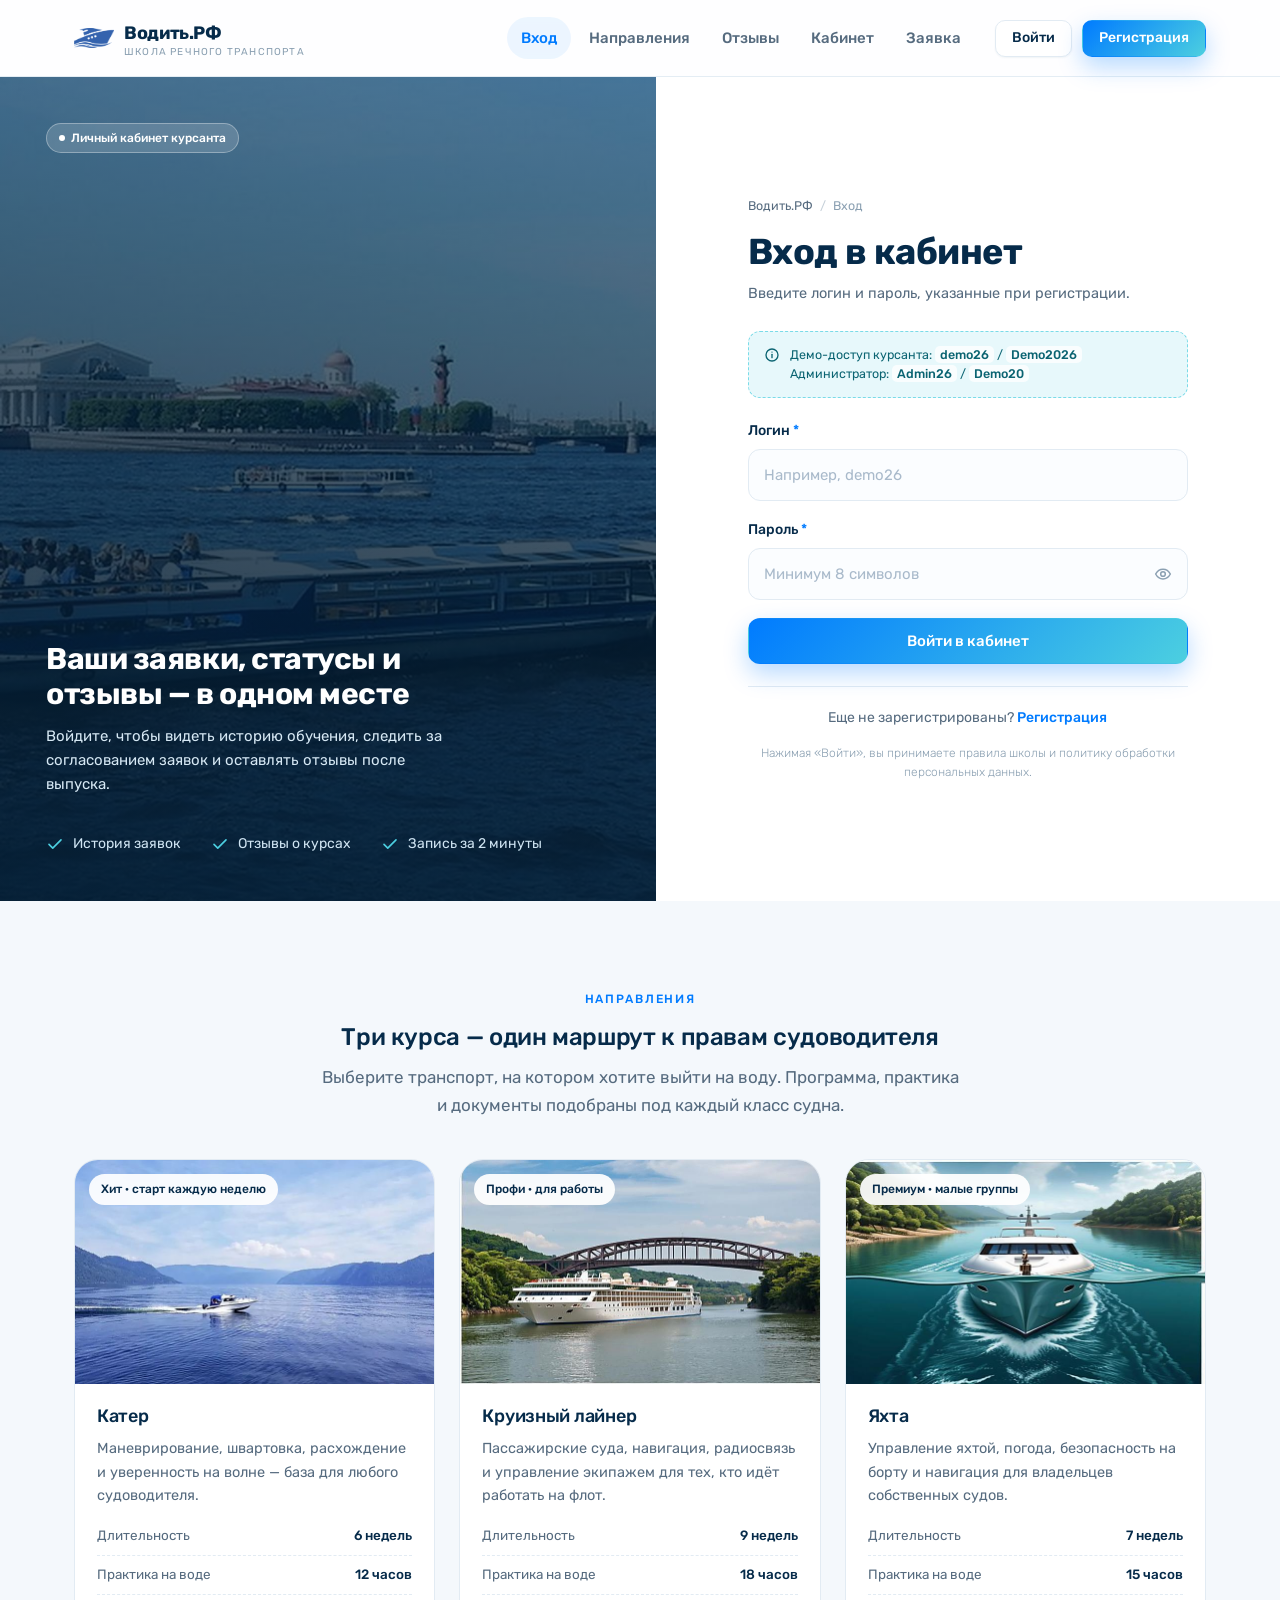
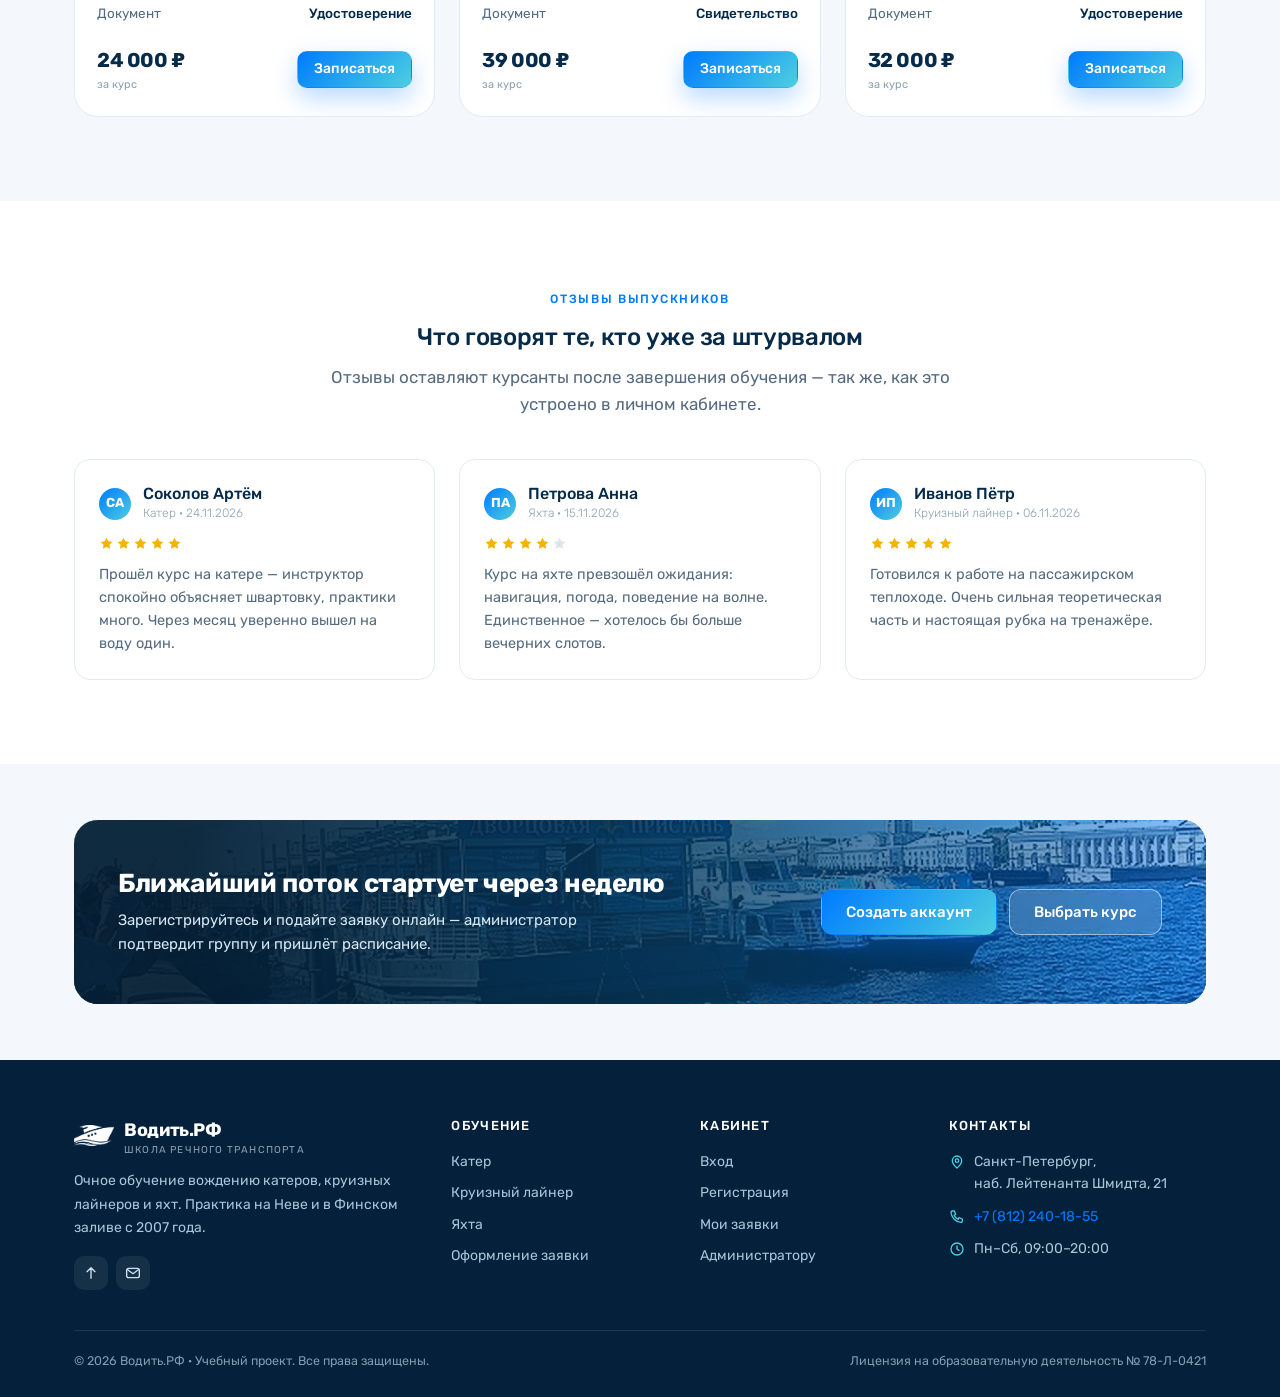
==== vodit-rf/index.html @ 9b8317c1 "Пересобирает сайт в плоский комплект: 5 HTML, 1 CSS, 1 JS и фото в одной папке Co-authored-by: arena" ====
<!DOCTYPE html>
<html lang="ru">
<head>
  <meta charset="UTF-8">
  <meta name="viewport" content="width=device-width, initial-scale=1">
  <title>Вход — Водить.РФ · школа вождения речного транспорта</title>
  <meta name="description" content="Вход в личный кабинет школы «Водить.РФ». Курсы вождения катера, круизного лайнера и яхты: заявки на обучение, статусы и отзывы.">
  <meta name="theme-color" content="#007BFF">
  <link rel="icon" href="favicon.png" type="image/png">
  <link rel="apple-touch-icon" href="favicon.png">
  <link rel="stylesheet" href="style.css">
</head>
<body data-page="login">
  <a class="skip-link" href="#main">Перейти к содержанию</a>

  <header class="site-header">
    <div class="container site-header__inner">
      <a class="brand" href="index.html" aria-label="Водить.РФ — на главную">
        <img src="logo.png" alt="" width="40" height="30" decoding="async">
        <span>Водить.РФ<small>школа речного транспорта</small></span>
      </a>

      <nav class="nav" id="mainNav" aria-label="Основная навигация">
        <ul class="nav__list">
          <li><a class="nav__link is-active" href="index.html" aria-current="page">Вход</a></li>
          <li><a class="nav__link" href="#courses">Направления</a></li>
          <li><a class="nav__link" href="#reviews">Отзывы</a></li>
          <li><a class="nav__link" href="account.html">Кабинет</a></li>
          <li><a class="nav__link" href="request.html">Заявка</a></li>
        </ul>
      </nav>

      <div class="header-actions" data-header-actions>
        <a class="btn btn--ghost btn--sm" href="index.html" aria-current="page">Войти</a>
        <a class="btn btn--primary btn--sm" href="register.html">Регистрация</a>
      </div>

      <button class="burger" type="button" aria-label="Меню" aria-controls="mainNav" aria-expanded="false"><span></span></button>
    </div>
  </header>

  <main id="main">
    <div class="auth">
      <aside class="auth__aside">
        <img src="auth-photo.jpg" alt="Теплоход идёт по Неве мимо Ростральных колонн" width="870" height="1160" fetchpriority="high" decoding="async">
        <span class="badge badge--white" style="align-self:flex-start;margin-bottom:auto">Личный кабинет курсанта</span>
        <h2>Ваши заявки, статусы и отзывы — в одном месте</h2>
        <p>Войдите, чтобы видеть историю обучения, следить за согласованием заявок и оставлять отзывы после выпуска.</p>
        <div class="hero__facts">
          <span class="hero__fact">
            <svg viewBox="0 0 24 24" fill="none" stroke="currentColor" stroke-width="2.2" stroke-linecap="round" stroke-linejoin="round" aria-hidden="true"><path d="m4 12.5 5 5L20 6.5"/></svg>
            История заявок
          </span>
          <span class="hero__fact">
            <svg viewBox="0 0 24 24" fill="none" stroke="currentColor" stroke-width="2.2" stroke-linecap="round" stroke-linejoin="round" aria-hidden="true"><path d="m4 12.5 5 5L20 6.5"/></svg>
            Отзывы о курсах
          </span>
          <span class="hero__fact">
            <svg viewBox="0 0 24 24" fill="none" stroke="currentColor" stroke-width="2.2" stroke-linecap="round" stroke-linejoin="round" aria-hidden="true"><path d="m4 12.5 5 5L20 6.5"/></svg>
            Запись за 2 минуты
          </span>
        </div>
      </aside>

      <div class="auth__panel">
        <div class="auth-card">
          <nav class="breadcrumbs" aria-label="Хлебные крошки">
            <a href="index.html">Водить.РФ</a><span class="sep">/</span><span>Вход</span>
          </nav>

          <div class="auth-card__head">
            <h1>Вход в кабинет</h1>
            <p>Введите логин и пароль, указанные при регистрации.</p>
          </div>

          <div class="demo-hint">
            <svg viewBox="0 0 24 24" fill="none" stroke="currentColor" stroke-width="2" stroke-linecap="round" stroke-linejoin="round" aria-hidden="true"><circle cx="12" cy="12" r="9"/><path d="M12 11v5"/><path d="M12 7.6h.01"/></svg>
            <span>Демо-доступ курсанта: <code>demo26</code> / <code>Demo2026</code><br>Администратор: <code>Admin26</code> / <code>Demo20</code></span>
          </div>

          <div class="demo-hint" data-already-auth hidden style="background:var(--green-soft);border-color:rgba(40,167,69,.45);color:#1c7a33">
            <svg viewBox="0 0 24 24" fill="none" stroke="currentColor" stroke-width="2.2" stroke-linecap="round" stroke-linejoin="round" aria-hidden="true"><path d="m4 12.5 5 5L20 6.5"/></svg>
            <span>Вы уже вошли как <b data-already-who>курсант</b>.<br><a href="account.html" data-already-link>Перейти в кабинет →</a></span>
          </div>

          <form id="loginForm" novalidate>
            <div class="field">
              <label class="field__label" for="loginLogin">Логин <span class="req">*</span></label>
              <input class="input" id="loginLogin" name="login" type="text" placeholder="Например, demo26" autocomplete="username" data-rule="login" required>
              <span class="error-text" role="alert"></span>
            </div>

            <div class="field">
              <label class="field__label" for="loginPassword">Пароль <span class="req">*</span></label>
              <div class="input-wrap">
                <input class="input" id="loginPassword" name="password" type="password" placeholder="Минимум 8 символов" autocomplete="current-password" required>
                <button class="input-wrap__btn" type="button" data-toggle-password="loginPassword" aria-label="Показать пароль">
                  <svg viewBox="0 0 24 24" fill="none" stroke="currentColor" stroke-width="2" stroke-linecap="round" stroke-linejoin="round" aria-hidden="true"><path d="M2.2 12S5.6 5.5 12 5.5 21.8 12 21.8 12 18.4 18.5 12 18.5 2.2 12 2.2 12Z"/><circle cx="12" cy="12" r="3.1"/></svg>
                </button>
              </div>
              <span class="error-text" role="alert"></span>
            </div>

            <div class="form-actions">
              <button class="btn btn--primary btn--block" type="submit">Войти в кабинет</button>
            </div>
          </form>

          <p class="auth-switch">Еще не зарегистрированы? <a href="register.html">Регистрация</a></p>
          <p class="form-note">Нажимая «Войти», вы принимаете правила школы и политику обработки персональных данных.</p>
        </div>
      </div>
    </div>

    <!-- Направления -->
    <section class="section" id="courses">
      <div class="container">
        <div class="section__head section__head--center reveal">
          <span class="eyebrow">Направления</span>
          <h2>Три курса — один маршрут к правам судоводителя</h2>
          <p class="lead">Выберите транспорт, на котором хотите выйти на воду. Программа, практика и документы подобраны под каждый класс судна.</p>
        </div>

        <div class="grid grid--3">
          <article class="transport-card reveal" data-transport="boat" style="--delay:0ms">
            <div class="transport-card__media">
              <img src="transport-boat.jpg" alt="Катер на реке в ясный день" width="720" height="450" loading="lazy" decoding="async">
              <span class="transport-card__tag">Хит · старт каждую неделю</span>
            </div>
            <div class="transport-card__body">
              <h3>Катер</h3>
              <p>Маневрирование, швартовка, расхождение и уверенность на волне — база для любого судоводителя.</p>
              <ul class="spec-list">
                <li><span>Длительность</span><b>6 недель</b></li>
                <li><span>Практика на воде</span><b>12 часов</b></li>
                <li><span>Документ</span><b>Удостоверение</b></li>
              </ul>
              <div class="transport-card__foot">
                <span class="price">24 000 ₽<small>за курс</small></span>
                <a class="btn btn--primary btn--sm" href="request.html?transport=boat" data-request-link>Записаться</a>
              </div>
            </div>
          </article>

          <article class="transport-card reveal" data-transport="liner" style="--delay:90ms">
            <div class="transport-card__media">
              <img src="transport-liner.jpg" alt="Круизный лайнер проходит под мостом" width="720" height="450" loading="lazy" decoding="async">
              <span class="transport-card__tag">Профи · для работы</span>
            </div>
            <div class="transport-card__body">
              <h3>Круизный лайнер</h3>
              <p>Пассажирские суда, навигация, радиосвязь и управление экипажем для тех, кто идёт работать на флот.</p>
              <ul class="spec-list">
                <li><span>Длительность</span><b>9 недель</b></li>
                <li><span>Практика на воде</span><b>18 часов</b></li>
                <li><span>Документ</span><b>Свидетельство</b></li>
              </ul>
              <div class="transport-card__foot">
                <span class="price">39 000 ₽<small>за курс</small></span>
                <a class="btn btn--primary btn--sm" href="request.html?transport=liner" data-request-link>Записаться</a>
              </div>
            </div>
          </article>

          <article class="transport-card reveal" data-transport="yacht" style="--delay:180ms">
            <div class="transport-card__media">
              <img src="transport-yacht.jpg" alt="Яхта идёт по заливу между зелёных берегов" width="720" height="450" loading="lazy" decoding="async">
              <span class="transport-card__tag">Премиум · малые группы</span>
            </div>
            <div class="transport-card__body">
              <h3>Яхта</h3>
              <p>Управление яхтой, погода, безопасность на борту и навигация для владельцев собственных судов.</p>
              <ul class="spec-list">
                <li><span>Длительность</span><b>7 недель</b></li>
                <li><span>Практика на воде</span><b>15 часов</b></li>
                <li><span>Документ</span><b>Удостоверение</b></li>
              </ul>
              <div class="transport-card__foot">
                <span class="price">32 000 ₽<small>за курс</small></span>
                <a class="btn btn--primary btn--sm" href="request.html?transport=yacht" data-request-link>Записаться</a>
              </div>
            </div>
          </article>
        </div>
      </div>
    </section>

    <!-- Отзывы -->
    <section class="section section--surface" id="reviews">
      <div class="container">
        <div class="section__head section__head--center reveal">
          <span class="eyebrow">Отзывы выпускников</span>
          <h2>Что говорят те, кто уже за штурвалом</h2>
          <p class="lead">Отзывы оставляют курсанты после завершения обучения — так же, как это устроено в личном кабинете.</p>
        </div>
        <div class="grid grid--3" data-public-reviews></div>
      </div>
    </section>

    <!-- CTA -->
    <section class="section section--tight">
      <div class="container">
        <div class="cta-band reveal">
          <img src="band.jpg" alt="Катера у причала на набережной" width="1280" height="560" loading="lazy" decoding="async">
          <div class="cta-band__inner">
            <div>
              <h2>Ближайший поток стартует через неделю</h2>
              <p>Зарегистрируйтесь и подайте заявку онлайн — администратор подтвердит группу и пришлёт расписание.</p>
            </div>
            <div class="cta-band__actions">
              <a class="btn btn--primary" href="register.html">Создать аккаунт</a>
              <a class="btn btn--light" href="index.html#courses">Выбрать курс</a>
            </div>
          </div>
        </div>
      </div>
    </section>
  </main>

  <footer class="site-footer">
    <div class="container">
      <div class="footer-grid">
        <div>
          <a class="brand" href="index.html">
            <img src="logo-white.png" alt="" width="40" height="30" loading="lazy" decoding="async">
            <span>Водить.РФ<small>школа речного транспорта</small></span>
          </a>
          <p>Очное обучение вождению катеров, круизных лайнеров и яхт. Практика на Неве и в Финском заливе с 2007 года.</p>
          <div class="socials mt-16">
            <a href="#main" aria-label="Наверх"><svg viewBox="0 0 24 24" fill="none" stroke="currentColor" stroke-width="2" stroke-linecap="round" stroke-linejoin="round"><path d="M12 20V4M6 10l6-6 6 6"/></svg></a>
            <a href="mailto:info@vodit.rf" aria-label="Написать на почту"><svg viewBox="0 0 24 24" fill="none" stroke="currentColor" stroke-width="2" stroke-linecap="round" stroke-linejoin="round"><rect x="2.5" y="5" width="19" height="14" rx="3"/><path d="m4 7 8 6 8-6"/></svg></a>
          </div>
        </div>
        <div>
          <div class="footer__title">Обучение</div>
          <ul class="footer__list">
            <li><a href="index.html#courses">Катер</a></li>
            <li><a href="index.html#courses">Круизный лайнер</a></li>
            <li><a href="index.html#courses">Яхта</a></li>
            <li><a href="request.html">Оформление заявки</a></li>
          </ul>
        </div>
        <div>
          <div class="footer__title">Кабинет</div>
          <ul class="footer__list">
            <li><a href="index.html">Вход</a></li>
            <li><a href="register.html">Регистрация</a></li>
            <li><a href="account.html">Мои заявки</a></li>
            <li><a href="admin.html">Администратору</a></li>
          </ul>
        </div>
        <div>
          <div class="footer__title">Контакты</div>
          <div class="footer__contact">
            <svg viewBox="0 0 24 24" fill="none" stroke="currentColor" stroke-width="2" stroke-linecap="round" stroke-linejoin="round" aria-hidden="true"><path d="M12 21s7-6.3 7-11a7 7 0 1 0-14 0c0 4.7 7 11 7 11Z"/><circle cx="12" cy="10" r="2.6"/></svg>
            <span>Санкт-Петербург,<br>наб. Лейтенанта Шмидта, 21</span>
          </div>
          <div class="footer__contact">
            <svg viewBox="0 0 24 24" fill="none" stroke="currentColor" stroke-width="2" stroke-linecap="round" stroke-linejoin="round" aria-hidden="true"><path d="M5 3h3l2 5-2.5 1.5a12 12 0 0 0 6 6L15 13l5 2v3a2 2 0 0 1-2.2 2A16.5 16.5 0 0 1 3 5.2 2 2 0 0 1 5 3Z"/></svg>
            <a href="tel:+78122401855">+7 (812) 240-18-55</a>
          </div>
          <div class="footer__contact">
            <svg viewBox="0 0 24 24" fill="none" stroke="currentColor" stroke-width="2" stroke-linecap="round" stroke-linejoin="round" aria-hidden="true"><circle cx="12" cy="12" r="9"/><path d="M12 7.5V12l3 2"/></svg>
            <span>Пн–Сб, 09:00–20:00</span>
          </div>
        </div>
      </div>
      <div class="footer-bottom">
        <span>© <span data-year>2026</span> Водить.РФ · Учебный проект. Все права защищены.</span>
        <span>Лицензия на образовательную деятельность № 78-Л-0421</span>
      </div>
    </div>
  </footer>

  <script src="app.js" defer></script>
</body>
</html>
---- vodit-rf/style.css ----
/* ============================================================
   Водить.РФ — Школа вождения речного транспорта
   Единый файл стилей (дизайн-система по брендбуку)
   Палитра: #007BFF · #4CCFE0 · #FFFFFF · #28A745 · #6C757D
   Шрифт: Rubik (локально, woff2)
   ============================================================ */

/* ---------- 1. Шрифты (Rubik встроен в base64 — внешние файлы не нужны) ---------- */
@font-face {
  font-family: "Rubik";
  font-style: normal;
  font-weight: 300;
  font-display: swap;
  src: url("[data-uri]") format("woff2");
  unicode-range: U+0301, U+0400-045F, U+0490-0491, U+04B0-04B1, U+2116;
}
@font-face {
  font-family: "Rubik";
  font-style: normal;
  font-weight: 300;
  font-display: swap;
  src: url("[data-uri]") format("woff2");
  unicode-range: U+0000-00FF, U+0131, U+0152-0153, U+02BB-02BC, U+02C6, U+02DA,
    U+02DC, U+0304, U+0308, U+0329, U+2000-206F, U+20AC, U+2122, U+2191, U+2193,
    U+2212, U+2215, U+FEFF, U+FFFD;
}
@font-face {
  font-family: "Rubik";
  font-style: normal;
  font-weight: 400;
  font-display: swap;
  src: url("[data-uri]") format("woff2");
  unicode-range: U+0301, U+0400-045F, U+0490-0491, U+04B0-04B1, U+2116;
}
@font-face {
  font-family: "Rubik";
  font-style: normal;
  font-weight: 400;
  font-display: swap;
  src: url("[data-uri]") format("woff2");
  unicode-range: U+0000-00FF, U+0131, U+0152-0153, U+02BB-02BC, U+02C6, U+02DA,
    U+02DC, U+0304, U+0308, U+0329, U+2000-206F, U+20AC, U+2122, U+2191, U+2193,
    U+2212, U+2215, U+FEFF, U+FFFD;
}
@font-face {
  font-family: "Rubik";
  font-style: normal;
  font-weight: 500;
  font-display: swap;
  src: url("[data-uri]") format("woff2");
  unicode-range: U+0301, U+0400-045F, U+0490-0491, U+04B0-04B1, U+2116;
}
@font-face {
  font-family: "Rubik";
  font-style: normal;
  font-weight: 500;
  font-display: swap;
  src: url("[data-uri]") format("woff2");
  unicode-range: U+0000-00FF, U+0131, U+0152-0153, U+02BB-02BC, U+02C6, U+02DA,
    U+02DC, U+0304, U+0308, U+0329, U+2000-206F, U+20AC, U+2122, U+2191, U+2193,
    U+2212, U+2215, U+FEFF, U+FFFD;
}
@font-face {
  font-family: "Rubik";
  font-style: normal;
  font-weight: 700;
  font-display: swap;
  src: url("[data-uri]") format("woff2");
  unicode-range: U+0301, U+0400-045F, U+0490-0491, U+04B0-04B1, U+2116;
}
@font-face {
  font-family: "Rubik";
  font-style: normal;
  font-weight: 700;
  font-display: swap;
  src: url("[data-uri]") format("woff2");
  unicode-range: U+0000-00FF, U+0131, U+0152-0153, U+02BB-02BC, U+02C6, U+02DA,
    U+02DC, U+0304, U+0308, U+0329, U+2000-206F, U+20AC, U+2122, U+2191, U+2193,
    U+2212, U+2215, U+FEFF, U+FFFD;
}

/* ---------- 2. Токены ---------- */
:root {
  /* Бренд */
  --blue: #007bff;
  --blue-dark: #0066d6;
  --blue-deep: #0a3d63;
  --navy: #062b4a;
  --aqua: #4ccfe0;
  --aqua-soft: #e7f8fb;
  --green: #28a745;
  --green-soft: #e8f7ec;
  --gray: #6c757d;
  --white: #ffffff;

  /* Нейтральные */
  --bg: #f4f8fc;
  --surface: #ffffff;
  --line: #e2ebf3;
  --text: #10263a;
  --text-soft: #566b7f;
  --text-mute: #8ba0b2;

  /* Эффекты */
  --radius-sm: 10px;
  --radius: 16px;
  --radius-lg: 24px;
  --shadow-xs: 0 1px 2px rgba(10, 61, 99, 0.06);
  --shadow-sm: 0 4px 14px rgba(10, 61, 99, 0.07);
  --shadow: 0 12px 34px rgba(10, 61, 99, 0.1);
  --shadow-lg: 0 24px 60px rgba(6, 43, 74, 0.16);
  --ring: 0 0 0 4px rgba(0, 123, 255, 0.16);
  --grad-sea: linear-gradient(135deg, #0a3d63 0%, #007bff 62%, #4ccfe0 130%);
  --grad-aqua: linear-gradient(135deg, #007bff 0%, #4ccfe0 100%);
  --ease: cubic-bezier(0.22, 0.61, 0.36, 1);
  --header-h: 76px;
  --container: 1180px;
}

/* ---------- 3. Сброс и база ---------- */
*,
*::before,
*::after {
  box-sizing: border-box;
}
html {
  -webkit-text-size-adjust: 100%;
  scroll-behavior: smooth;
  scroll-padding-top: calc(var(--header-h) + 16px);
}
body {
  margin: 0;
  font-family: "Rubik", "Segoe UI", system-ui, -apple-system, sans-serif;
  font-size: 16px;
  line-height: 1.6;
  color: var(--text);
  background: var(--bg);
  -webkit-font-smoothing: antialiased;
  text-rendering: optimizeLegibility;
  overflow-x: hidden;
}
img,
svg,
video {
  display: block;
  max-width: 100%;
}
img {
  height: auto;
}
a {
  color: var(--blue);
  text-decoration: none;
  transition: color 0.2s var(--ease);
}
a:hover {
  color: var(--blue-dark);
}
button,
input,
select,
textarea {
  font: inherit;
  color: inherit;
}
button {
  cursor: pointer;
  border: 0;
  background: none;
}
ul,
ol {
  margin: 0;
  padding: 0;
  list-style: none;
}
p {
  margin: 0 0 1em;
}
p:last-child {
  margin-bottom: 0;
}
h1,
h2,
h3,
h4 {
  margin: 0 0 0.5em;
  line-height: 1.22;
  letter-spacing: -0.015em;
  font-weight: 700;
  color: var(--navy);
}
/* Размеры по руководству по стилю */
h1 {
  font-size: 36px;
}
h2 {
  font-size: 24px;
  font-weight: 500;
}
h3 {
  font-size: 18px;
  font-weight: 500;
}
.small,
.text-sm {
  font-size: 14px;
}
.xs {
  font-size: 12px;
  font-weight: 300;
  color: var(--text-mute);
}
:focus-visible {
  outline: 3px solid var(--aqua);
  outline-offset: 2px;
}
::selection {
  background: rgba(0, 123, 255, 0.18);
}
[hidden] {
  display: none !important;
}

/* ---------- 4. Каркас ---------- */
.container {
  width: 100%;
  max-width: var(--container);
  margin-inline: auto;
  padding-inline: 24px;
}
.section {
  padding: 84px 0;
}
.section--tight {
  padding: 56px 0;
}
.section--surface {
  background: var(--surface);
}
.section__head {
  max-width: 640px;
  margin-bottom: 40px;
}
.section__head--center {
  margin-inline: auto;
  text-align: center;
}
.eyebrow {
  display: inline-flex;
  align-items: center;
  gap: 8px;
  margin-bottom: 14px;
  font-size: 12px;
  font-weight: 500;
  letter-spacing: 0.14em;
  text-transform: uppercase;
  color: var(--blue);
}
.eyebrow::before {
  content: "";
  width: 22px;
  height: 2px;
  border-radius: 2px;
  background: var(--grad-aqua);
}
.section__head--center .eyebrow::before {
  display: none;
}
.lead {
  font-size: 17px;
  color: var(--text-soft);
}
.grid {
  display: grid;
  gap: 24px;
}
.grid--2 {
  grid-template-columns: repeat(2, minmax(0, 1fr));
}
.grid--3 {
  grid-template-columns: repeat(3, minmax(0, 1fr));
}
.grid--4 {
  grid-template-columns: repeat(4, minmax(0, 1fr));
}
.skip-link {
  position: absolute;
  left: 16px;
  top: -60px;
  z-index: 200;
  padding: 10px 18px;
  border-radius: var(--radius-sm);
  background: var(--blue);
  color: #fff;
  font-weight: 500;
  transition: top 0.2s var(--ease);
}
.skip-link:focus {
  top: 12px;
  color: #fff;
}

/* ---------- 5. Шапка ---------- */
.site-header {
  position: sticky;
  top: 0;
  z-index: 90;
  background: rgba(255, 255, 255, 0.86);
  backdrop-filter: blur(14px);
  -webkit-backdrop-filter: blur(14px);
  border-bottom: 1px solid rgba(226, 235, 243, 0.9);
  transition: box-shadow 0.25s var(--ease), background 0.25s var(--ease);
}
.site-header.is-scrolled {
  box-shadow: 0 8px 26px rgba(10, 61, 99, 0.1);
  background: rgba(255, 255, 255, 0.95);
}
.site-header__inner {
  display: flex;
  align-items: center;
  gap: 20px;
  min-height: var(--header-h);
}
.brand {
  display: inline-flex;
  align-items: center;
  gap: 10px;
  font-weight: 700;
  font-size: 18px;
  color: var(--navy);
  letter-spacing: -0.02em;
  flex-shrink: 0;
}
.brand:hover {
  color: var(--blue);
}
.brand img {
  width: 40px;
  height: 30px;
  object-fit: contain;
}
.brand span small {
  display: block;
  font-size: 10px;
  font-weight: 400;
  letter-spacing: 0.12em;
  text-transform: uppercase;
  color: var(--text-mute);
  line-height: 1;
}
.nav {
  margin-left: auto;
}
.nav__list {
  display: flex;
  align-items: center;
  gap: 4px;
}
.nav__link {
  position: relative;
  display: inline-block;
  padding: 9px 14px;
  border-radius: 999px;
  font-size: 15px;
  font-weight: 500;
  color: var(--text-soft);
  transition: color 0.2s var(--ease), background 0.2s var(--ease);
}
.nav__link:hover,
.nav__link.is-active {
  color: var(--blue);
  background: rgba(0, 123, 255, 0.07);
}
.header-actions {
  display: flex;
  align-items: center;
  gap: 10px;
}
.header-user {
  display: inline-flex;
  align-items: center;
  gap: 10px;
  padding: 6px 14px 6px 6px;
  border: 1px solid var(--line);
  border-radius: 999px;
  background: #fff;
  font-size: 14px;
  font-weight: 500;
  color: var(--navy);
  transition: border-color 0.2s var(--ease), box-shadow 0.2s var(--ease);
}
.header-user:hover {
  border-color: rgba(0, 123, 255, 0.4);
  box-shadow: var(--shadow-xs);
  color: var(--navy);
}
.avatar {
  display: grid;
  place-items: center;
  width: 32px;
  height: 32px;
  border-radius: 50%;
  background: var(--grad-aqua);
  color: #fff;
  font-size: 13px;
  font-weight: 700;
  flex-shrink: 0;
}
.avatar--lg {
  width: 64px;
  height: 64px;
  font-size: 22px;
}
.burger {
  display: none;
  width: 44px;
  height: 44px;
  border-radius: 12px;
  border: 1px solid var(--line);
  background: #fff;
  place-items: center;
}
.burger span {
  display: block;
  width: 20px;
  height: 2px;
  border-radius: 2px;
  background: var(--navy);
  transition: transform 0.25s var(--ease), opacity 0.2s var(--ease);
  position: relative;
}
.burger span::before,
.burger span::after {
  content: "";
  position: absolute;
  left: 0;
  width: 20px;
  height: 2px;
  border-radius: 2px;
  background: var(--navy);
  transition: transform 0.25s var(--ease);
}
.burger span::before {
  top: -6px;
}
.burger span::after {
  top: 6px;
}
.burger[aria-expanded="true"] span {
  background: transparent;
}
.burger[aria-expanded="true"] span::before {
  transform: translateY(6px) rotate(45deg);
}
.burger[aria-expanded="true"] span::after {
  transform: translateY(-6px) rotate(-45deg);
}

/* ---------- 6. Кнопки ---------- */
.btn {
  display: inline-flex;
  align-items: center;
  justify-content: center;
  gap: 9px;
  padding: 13px 24px;
  border-radius: 12px;
  font-size: 15px;
  font-weight: 500;
  line-height: 1.2;
  text-align: center;
  white-space: nowrap;
  border: 1px solid transparent;
  transition: transform 0.18s var(--ease), box-shadow 0.22s var(--ease),
    background 0.22s var(--ease), color 0.22s var(--ease),
    border-color 0.22s var(--ease);
  will-change: transform;
}
.btn:active {
  transform: translateY(1px) scale(0.995);
}
.btn:disabled,
.btn[aria-disabled="true"] {
  opacity: 0.55;
  cursor: not-allowed;
  transform: none;
  box-shadow: none;
}
.btn svg {
  width: 18px;
  height: 18px;
  flex-shrink: 0;
}
.btn--primary {
  background: var(--grad-aqua);
  color: #fff;
  box-shadow: 0 10px 24px rgba(0, 123, 255, 0.28);
}
.btn--primary:hover {
  color: #fff;
  box-shadow: 0 16px 32px rgba(0, 123, 255, 0.36);
  transform: translateY(-2px);
}
.btn--ghost {
  background: #fff;
  color: var(--navy);
  border-color: var(--line);
  box-shadow: var(--shadow-xs);
}
.btn--ghost:hover {
  color: var(--blue);
  border-color: rgba(0, 123, 255, 0.45);
  transform: translateY(-2px);
  box-shadow: var(--shadow-sm);
}
.btn--light {
  background: rgba(255, 255, 255, 0.14);
  border-color: rgba(255, 255, 255, 0.5);
  color: #fff;
  backdrop-filter: blur(6px);
}
.btn--light:hover {
  background: rgba(255, 255, 255, 0.24);
  color: #fff;
  transform: translateY(-2px);
}
.btn--success {
  background: var(--green);
  color: #fff;
  box-shadow: 0 10px 24px rgba(40, 167, 69, 0.26);
}
.btn--success:hover {
  color: #fff;
  transform: translateY(-2px);
}
.btn--danger {
  background: #d13a34;
  color: #fff;
  box-shadow: 0 10px 24px rgba(209, 58, 52, 0.24);
}
.btn--danger:hover {
  color: #fff;
  background: #bf2f29;
  transform: translateY(-2px);
}
.btn--sm {
  padding: 9px 16px;
  font-size: 14px;
  border-radius: 10px;
}
.btn--block {
  width: 100%;
}
.btn--icon {
  padding: 10px;
  width: 42px;
  height: 42px;
  border-radius: 12px;
}
.btn.is-loading {
  color: transparent !important;
  pointer-events: none;
  position: relative;
}
.btn.is-loading::after {
  content: "";
  position: absolute;
  inset: 0;
  margin: auto;
  width: 18px;
  height: 18px;
  border-radius: 50%;
  border: 2px solid rgba(255, 255, 255, 0.45);
  border-top-color: #fff;
  animation: spin 0.7s linear infinite;
}
@keyframes spin {
  to {
    transform: rotate(360deg);
  }
}
.link-arrow {
  display: inline-flex;
  align-items: center;
  gap: 6px;
  font-weight: 500;
  font-size: 15px;
}
.link-arrow svg {
  width: 16px;
  height: 16px;
  transition: transform 0.2s var(--ease);
}
.link-arrow:hover svg {
  transform: translateX(4px);
}

/* ---------- 7. Бейджи, чипы ---------- */
.badge {
  display: inline-flex;
  align-items: center;
  gap: 6px;
  padding: 5px 12px;
  border-radius: 999px;
  font-size: 12px;
  font-weight: 500;
  line-height: 1.5;
  white-space: nowrap;
}
.badge::before {
  content: "";
  width: 6px;
  height: 6px;
  border-radius: 50%;
  background: currentColor;
}
.badge--new {
  background: rgba(0, 123, 255, 0.12);
  color: #0064d0;
}
.badge--progress {
  background: rgba(76, 207, 224, 0.2);
  color: #0a7c8c;
}
.badge--done {
  background: var(--green-soft);
  color: #1c7a33;
}
.badge--neutral {
  background: #eef3f8;
  color: var(--gray);
}
.badge--white {
  background: rgba(255, 255, 255, 0.16);
  color: #fff;
  border: 1px solid rgba(255, 255, 255, 0.32);
}
.chip {
  display: inline-flex;
  align-items: center;
  gap: 6px;
  padding: 6px 13px;
  border-radius: 999px;
  background: #eef5fb;
  color: var(--text-soft);
  font-size: 13px;
  font-weight: 500;
}
.chip svg {
  width: 14px;
  height: 14px;
  color: var(--blue);
}

/* ---------- 8. Карточки ---------- */
.card {
  background: var(--surface);
  border: 1px solid var(--line);
  border-radius: var(--radius-lg);
  box-shadow: var(--shadow-xs);
}
.card--pad {
  padding: 26px;
}
.card--hover {
  transition: transform 0.28s var(--ease), box-shadow 0.28s var(--ease),
    border-color 0.28s var(--ease);
}
.card--hover:hover {
  transform: translateY(-4px);
  box-shadow: var(--shadow);
  border-color: rgba(0, 123, 255, 0.28);
}
.card__title {
  margin-bottom: 6px;
  font-size: 18px;
  font-weight: 500;
}
.muted {
  color: var(--text-soft);
}
.divider {
  height: 1px;
  margin: 20px 0;
  background: var(--line);
}

/* ---------- 9. Формы ---------- */
.field {
  margin-bottom: 18px;
}
.field__label {
  display: block;
  margin-bottom: 7px;
  font-size: 14px;
  font-weight: 500;
  color: var(--navy);
}
.field__label .req {
  color: var(--blue);
}
.field__hint {
  display: block;
  margin-top: 6px;
  font-size: 12px;
  font-weight: 300;
  color: var(--text-mute);
}
.input,
.select,
.textarea {
  width: 100%;
  padding: 13px 15px;
  border: 1px solid var(--line);
  border-radius: 12px;
  background: #fbfdff;
  font-size: 15px;
  color: var(--text);
  transition: border-color 0.2s var(--ease), box-shadow 0.2s var(--ease),
    background 0.2s var(--ease);
}
.input::placeholder,
.textarea::placeholder {
  color: #a9bacb;
}
.input:hover,
.select:hover,
.textarea:hover {
  border-color: #c9d9e6;
}
.input:focus,
.select:focus,
.textarea:focus {
  outline: none;
  background: #fff;
  border-color: var(--blue);
  box-shadow: var(--ring);
}
.textarea {
  min-height: 110px;
  resize: vertical;
}
.select {
  appearance: none;
  -webkit-appearance: none;
  background-image: url("data:image/svg+xml,%3Csvg xmlns='http://www.w3.org/2000/svg' width='16' height='16' viewBox='0 0 24 24' fill='none' stroke='%236C757D' stroke-width='2.4' stroke-linecap='round' stroke-linejoin='round'%3E%3Cpath d='m6 9 6 6 6-6'/%3E%3C/svg%3E");
  background-repeat: no-repeat;
  background-position: right 14px center;
  padding-right: 42px;
  cursor: pointer;
}
.input-wrap {
  position: relative;
}
.input-wrap .input {
  padding-right: 46px;
}
.input-wrap__btn {
  position: absolute;
  top: 50%;
  right: 8px;
  transform: translateY(-50%);
  display: grid;
  place-items: center;
  width: 34px;
  height: 34px;
  border-radius: 9px;
  color: var(--text-mute);
  transition: color 0.2s var(--ease), background 0.2s var(--ease);
}
.input-wrap__btn:hover {
  color: var(--blue);
  background: rgba(0, 123, 255, 0.08);
}
.input-wrap__btn svg {
  width: 18px;
  height: 18px;
}
.field.has-error .input,
.field.has-error .select,
.field.has-error .textarea {
  border-color: #e0443e;
  background: #fff6f6;
}
.field.has-error .input:focus {
  box-shadow: 0 0 0 4px rgba(224, 68, 62, 0.12);
}
.field.is-valid .input {
  border-color: rgba(40, 167, 69, 0.6);
}
.error-text {
  display: none;
  margin-top: 6px;
  font-size: 12.5px;
  font-weight: 500;
  color: #d13a34;
  animation: shakeIn 0.32s var(--ease);
}
.field.has-error .error-text {
  display: flex;
  align-items: flex-start;
  gap: 5px;
}
.error-text::before {
  content: "!";
  display: inline-grid;
  place-items: center;
  width: 13px;
  height: 13px;
  margin-top: 2px;
  border-radius: 50%;
  background: #d13a34;
  color: #fff;
  font-size: 9px;
  font-weight: 700;
  flex-shrink: 0;
}
@keyframes shakeIn {
  0% {
    opacity: 0;
    transform: translateY(-4px);
  }
  60% {
    transform: translateX(2px);
  }
  100% {
    opacity: 1;
    transform: none;
  }
}
.form-grid {
  display: grid;
  grid-template-columns: repeat(2, minmax(0, 1fr));
  gap: 0 18px;
}
.form-grid .field--full {
  grid-column: 1 / -1;
}
.checkbox {
  display: flex;
  align-items: flex-start;
  gap: 10px;
  font-size: 13px;
  color: var(--text-soft);
  cursor: pointer;
  line-height: 1.5;
}
.checkbox input {
  width: 18px;
  height: 18px;
  margin: 1px 0 0;
  accent-color: var(--blue);
  flex-shrink: 0;
  cursor: pointer;
}
.checkbox a {
  font-weight: 500;
}
.form-note {
  margin-top: 14px;
  font-size: 12px;
  font-weight: 300;
  color: var(--text-mute);
  text-align: center;
}
.form-actions {
  margin-top: 8px;
}
.password-meter {
  display: flex;
  gap: 5px;
  margin-top: 8px;
}
.password-meter i {
  height: 4px;
  flex: 1;
  border-radius: 3px;
  background: #e6eef5;
  transition: background 0.25s var(--ease);
}
.password-meter[data-level="1"] i:nth-child(1) {
  background: #e0443e;
}
.password-meter[data-level="2"] i:nth-child(-n + 2) {
  background: #f0a92c;
}
.password-meter[data-level="3"] i {
  background: var(--green);
}
.search {
  position: relative;
  flex: 1 1 220px;
  min-width: 180px;
}
.search .input {
  padding-left: 42px;
}
.search svg {
  position: absolute;
  left: 14px;
  top: 50%;
  transform: translateY(-50%);
  width: 17px;
  height: 17px;
  color: var(--text-mute);
  pointer-events: none;
}

/* ---------- 10. Hero ---------- */
.hero {
  position: relative;
  overflow: hidden;
  padding: 104px 0 96px;
  color: #fff;
  background: var(--navy);
  isolation: isolate;
}
.hero__bg {
  position: absolute;
  inset: 0;
  z-index: -2;
  width: 100%;
  height: 100%;
  object-fit: cover;
  object-position: center 42%;
  transform: scale(1.02);
}
.hero::after {
  content: "";
  position: absolute;
  inset: 0;
  z-index: -1;
  background: linear-gradient(
      100deg,
      rgba(4, 30, 52, 0.94) 4%,
      rgba(6, 47, 80, 0.86) 38%,
      rgba(0, 82, 140, 0.45) 68%,
      rgba(76, 207, 224, 0.22) 100%
    ),
    linear-gradient(to top, rgba(4, 30, 52, 0.75), transparent 42%);
}
.hero__inner {
  max-width: 720px;
}
.hero .eyebrow {
  color: #9fe9f4;
}
.hero .eyebrow::before {
  background: var(--aqua);
}
.hero h1 {
  margin-bottom: 18px;
  color: #fff;
  font-size: clamp(28px, 3vw, 36px);
  line-height: 1.15;
  letter-spacing: -0.03em;
}
.hero h1 em {
  font-style: normal;
  background: linear-gradient(100deg, #7ee3f0, #ffffff 70%);
  -webkit-background-clip: text;
  background-clip: text;
  color: transparent;
}
.hero__lead {
  max-width: 560px;
  margin-bottom: 30px;
  font-size: 17px;
  color: #d4e6f2;
}
.hero__actions {
  display: flex;
  flex-wrap: wrap;
  gap: 12px;
  margin-bottom: 36px;
}
.hero__facts {
  display: flex;
  flex-wrap: wrap;
  gap: 12px 30px;
}
.hero__fact {
  display: flex;
  align-items: center;
  gap: 9px;
  font-size: 14px;
  color: #cfe4f2;
}
.hero__fact svg {
  width: 18px;
  height: 18px;
  color: var(--aqua);
  flex-shrink: 0;
}
.hero__fact b {
  color: #fff;
  font-weight: 500;
}
.hero__wave {
  position: absolute;
  left: 0;
  right: 0;
  bottom: -1px;
  z-index: 1;
  width: 100%;
  height: 70px;
  color: var(--bg);
  pointer-events: none;
}
.hero-stats {
  position: relative;
  z-index: 2;
  margin-top: -54px;
}
.stats-grid {
  display: grid;
  grid-template-columns: repeat(4, minmax(0, 1fr));
  gap: 1px;
  overflow: hidden;
  background: var(--line);
  border-radius: var(--radius-lg);
  box-shadow: var(--shadow);
}
.stat {
  padding: 24px 22px;
  background: #fff;
}
.stat__value {
  font-size: 28px;
  font-weight: 700;
  line-height: 1.2;
  color: var(--navy);
  letter-spacing: -0.02em;
}
.stat__value span {
  color: var(--blue);
}
.stat__label {
  font-size: 13px;
  color: var(--text-soft);
}

/* ---------- 11. Направления ---------- */
.transport-card {
  display: flex;
  flex-direction: column;
  overflow: hidden;
  background: #fff;
  border: 1px solid var(--line);
  border-radius: var(--radius-lg);
  transition: transform 0.3s var(--ease), box-shadow 0.3s var(--ease),
    border-color 0.3s var(--ease);
}
.transport-card:hover {
  transform: translateY(-6px);
  box-shadow: var(--shadow);
  border-color: rgba(0, 123, 255, 0.3);
}
.transport-card__media {
  position: relative;
  aspect-ratio: 16 / 10;
  overflow: hidden;
  background: #dceaf4;
}
.transport-card__media img {
  width: 100%;
  height: 100%;
  object-fit: cover;
  transition: transform 0.6s var(--ease);
}
.transport-card:hover .transport-card__media img {
  transform: scale(1.06);
}
.transport-card__tag {
  position: absolute;
  top: 14px;
  left: 14px;
  padding: 6px 12px;
  border-radius: 999px;
  background: rgba(255, 255, 255, 0.92);
  color: var(--navy);
  font-size: 12px;
  font-weight: 500;
  backdrop-filter: blur(4px);
}
.transport-card__body {
  display: flex;
  flex-direction: column;
  flex: 1;
  padding: 22px;
}
.transport-card__body p {
  font-size: 14.5px;
  color: var(--text-soft);
}
.spec-list {
  margin: 4px 0 20px;
  display: grid;
  gap: 8px;
  font-size: 13.5px;
  color: var(--text-soft);
}
.spec-list li {
  display: flex;
  justify-content: space-between;
  gap: 12px;
  padding-bottom: 8px;
  border-bottom: 1px dashed var(--line);
}
.spec-list li:last-child {
  border-bottom: 0;
  padding-bottom: 0;
}
.spec-list b {
  font-weight: 500;
  color: var(--navy);
  white-space: nowrap;
}
.transport-card__foot {
  display: flex;
  align-items: center;
  justify-content: space-between;
  gap: 12px;
  margin-top: auto;
}
.price {
  font-size: 20px;
  font-weight: 700;
  color: var(--navy);
  letter-spacing: -0.02em;
}
.price small {
  display: block;
  font-size: 11px;
  font-weight: 400;
  color: var(--text-mute);
  letter-spacing: 0;
}

/* ---------- 12. Слайдер ---------- */
.slider {
  position: relative;
  overflow: hidden;
  border-radius: var(--radius-lg);
  background: var(--navy);
  box-shadow: var(--shadow);
  isolation: isolate;
}
.slider__viewport {
  position: relative;
  aspect-ratio: 3 / 2;
  max-height: 520px;
}
.slider__track {
  display: flex;
  height: 100%;
  transition: transform 0.65s var(--ease);
  will-change: transform;
}
.slider__slide {
  position: relative;
  flex: 0 0 100%;
  height: 100%;
}
.slider__slide img {
  width: 100%;
  height: 100%;
  object-fit: cover;
}
.slider__slide::after {
  content: "";
  position: absolute;
  inset: 0;
  background: linear-gradient(
    to top,
    rgba(4, 30, 52, 0.82) 0%,
    rgba(4, 30, 52, 0.14) 46%,
    transparent 78%
  );
}
.slider__caption {
  position: absolute;
  left: 0;
  right: 0;
  bottom: 0;
  z-index: 2;
  padding: 28px 30px;
  color: #fff;
}
.slider__caption h3 {
  margin-bottom: 4px;
  color: #fff;
  font-size: 20px;
  font-weight: 500;
}
.slider__caption p {
  font-size: 14px;
  color: #d5e7f3;
}
.slider__nav {
  position: absolute;
  top: 50%;
  z-index: 3;
  display: grid;
  place-items: center;
  width: 46px;
  height: 46px;
  border-radius: 50%;
  background: rgba(255, 255, 255, 0.9);
  color: var(--navy);
  transform: translateY(-50%);
  box-shadow: 0 6px 18px rgba(4, 30, 52, 0.28);
  transition: background 0.2s var(--ease), transform 0.2s var(--ease);
}
.slider__nav:hover {
  background: #fff;
  transform: translateY(-50%) scale(1.06);
}
.slider__nav svg {
  width: 20px;
  height: 20px;
}
.slider__nav--prev {
  left: 18px;
}
.slider__nav--next {
  right: 18px;
}
.slider__dots {
  position: absolute;
  right: 26px;
  bottom: 26px;
  z-index: 3;
  display: flex;
  gap: 8px;
}
.slider__dot {
  width: 9px;
  height: 9px;
  border-radius: 999px;
  background: rgba(255, 255, 255, 0.45);
  transition: width 0.3s var(--ease), background 0.3s var(--ease);
}
.slider__dot.is-active {
  width: 26px;
  background: #fff;
}
.slider__progress {
  position: absolute;
  left: 0;
  bottom: 0;
  z-index: 4;
  height: 3px;
  width: 100%;
  transform-origin: left center;
  background: var(--grad-aqua);
  transform: scaleX(0);
}
.slider.is-paused .slider__progress {
  animation-play-state: paused;
}
.slider__slide .slide-badge {
  position: absolute;
  top: 20px;
  left: 22px;
  z-index: 2;
}

/* ---------- 13. Шаги ---------- */
.steps {
  counter-reset: step;
  display: grid;
  grid-template-columns: repeat(4, minmax(0, 1fr));
  gap: 22px;
}
.step {
  position: relative;
  padding: 26px 22px;
  border-radius: var(--radius);
  background: #fff;
  border: 1px solid var(--line);
  transition: transform 0.25s var(--ease), box-shadow 0.25s var(--ease);
}
.step:hover {
  transform: translateY(-4px);
  box-shadow: var(--shadow-sm);
}
.step::before {
  counter-increment: step;
  content: "0" counter(step);
  display: block;
  margin-bottom: 14px;
  font-size: 30px;
  font-weight: 700;
  line-height: 1;
  color: transparent;
  -webkit-text-stroke: 1.6px rgba(0, 123, 255, 0.4);
}
.step h3 {
  margin-bottom: 6px;
}
.step p {
  font-size: 14px;
  color: var(--text-soft);
}
.step__icon {
  position: absolute;
  top: 24px;
  right: 20px;
  width: 22px;
  height: 22px;
  color: rgba(76, 207, 224, 0.85);
}

/* ---------- 14. Отзывы ---------- */
.review-card {
  display: flex;
  flex-direction: column;
  height: 100%;
  padding: 24px;
  border-radius: var(--radius);
  background: #fff;
  border: 1px solid var(--line);
}
.review-card__head {
  display: flex;
  align-items: center;
  gap: 12px;
  margin-bottom: 12px;
}
.review-card__name {
  font-weight: 500;
  color: var(--navy);
  line-height: 1.3;
}
.review-card__meta {
  font-size: 12px;
  font-weight: 300;
  color: var(--text-mute);
}
.review-card p {
  font-size: 14.5px;
  color: var(--text-soft);
}
.rating {
  display: inline-flex;
  gap: 2px;
  color: #f5b301;
}
.rating svg {
  width: 15px;
  height: 15px;
}
.rating svg.is-off {
  color: #dbe5ee;
}

/* ---------- 15. FAQ ---------- */
.faq {
  display: grid;
  gap: 12px;
}
.faq__item {
  border: 1px solid var(--line);
  border-radius: 14px;
  background: #fff;
  overflow: hidden;
  transition: border-color 0.25s var(--ease), box-shadow 0.25s var(--ease);
}
.faq__item.is-open {
  border-color: rgba(0, 123, 255, 0.35);
  box-shadow: var(--shadow-sm);
}
.faq__q {
  display: flex;
  align-items: center;
  justify-content: space-between;
  gap: 16px;
  width: 100%;
  padding: 18px 22px;
  font-size: 16px;
  font-weight: 500;
  text-align: left;
  color: var(--navy);
}
.faq__q::after {
  content: "";
  width: 10px;
  height: 10px;
  border-right: 2px solid var(--blue);
  border-bottom: 2px solid var(--blue);
  transform: rotate(45deg) translateY(-2px);
  transition: transform 0.3s var(--ease);
  flex-shrink: 0;
}
.faq__item.is-open .faq__q::after {
  transform: rotate(-135deg) translateY(-2px);
}
.faq__a {
  display: grid;
  grid-template-rows: 0fr;
  transition: grid-template-rows 0.34s var(--ease);
}
.faq__item.is-open .faq__a {
  grid-template-rows: 1fr;
}
.faq__a > div {
  overflow: hidden;
}
.faq__a p {
  padding: 0 22px 20px;
  font-size: 14.5px;
  color: var(--text-soft);
}

/* ---------- 16. CTA-полоса ---------- */
.cta-band {
  position: relative;
  overflow: hidden;
  border-radius: var(--radius-lg);
  color: #fff;
  isolation: isolate;
  background: var(--navy);
}
.cta-band img {
  position: absolute;
  inset: 0;
  z-index: -2;
  width: 100%;
  height: 100%;
  object-fit: cover;
}
.cta-band::after {
  content: "";
  position: absolute;
  inset: 0;
  z-index: -1;
  background: linear-gradient(
    92deg,
    rgba(4, 30, 52, 0.94) 10%,
    rgba(6, 61, 99, 0.8) 55%,
    rgba(0, 123, 255, 0.45) 100%
  );
}
.cta-band__inner {
  display: flex;
  align-items: center;
  justify-content: space-between;
  gap: 32px;
  padding: 48px 44px;
}
.cta-band h2 {
  margin-bottom: 8px;
  color: #fff;
  font-size: 26px;
  font-weight: 700;
}
.cta-band p {
  max-width: 520px;
  font-size: 15px;
  color: #d5e7f3;
}
.cta-band__actions {
  display: flex;
  flex-wrap: wrap;
  gap: 12px;
  flex-shrink: 0;
}

/* ---------- 17. Подвал ---------- */
.site-footer {
  padding: 56px 0 26px;
  background: #04203a;
  color: #a9c4d8;
}
.footer-grid {
  display: grid;
  grid-template-columns: 1.6fr 1fr 1fr 1.2fr;
  gap: 34px;
}
.site-footer .brand {
  color: #fff;
  margin-bottom: 14px;
}
.site-footer .brand:hover {
  color: var(--aqua);
}
.site-footer p {
  font-size: 14px;
  line-height: 1.7;
}
.footer__title {
  margin-bottom: 14px;
  font-size: 13px;
  font-weight: 500;
  letter-spacing: 0.1em;
  text-transform: uppercase;
  color: #fff;
}
.footer__list {
  display: grid;
  gap: 9px;
  font-size: 14px;
}
.footer__list a {
  color: #a9c4d8;
}
.footer__list a:hover {
  color: #fff;
}
.footer__contact {
  display: flex;
  align-items: flex-start;
  gap: 9px;
  font-size: 14px;
  color: #a9c4d8;
  margin-bottom: 10px;
}
.footer__contact svg {
  width: 16px;
  height: 16px;
  margin-top: 3px;
  color: var(--aqua);
  flex-shrink: 0;
}
.footer-bottom {
  display: flex;
  flex-wrap: wrap;
  align-items: center;
  justify-content: space-between;
  gap: 12px;
  margin-top: 40px;
  padding-top: 20px;
  border-top: 1px solid rgba(255, 255, 255, 0.1);
  font-size: 12.5px;
  color: #7f9cb2;
}
.socials {
  display: flex;
  gap: 8px;
}
.socials a {
  display: grid;
  place-items: center;
  width: 34px;
  height: 34px;
  border-radius: 10px;
  background: rgba(255, 255, 255, 0.07);
  color: #cfe2ef;
  transition: background 0.2s var(--ease), transform 0.2s var(--ease);
}
.socials a:hover {
  background: var(--blue);
  color: #fff;
  transform: translateY(-2px);
}
.socials svg {
  width: 16px;
  height: 16px;
}

/* ---------- 18. Внутренние страницы ---------- */
.page-head {
  padding: 46px 0 40px;
  background: radial-gradient(
    120% 140% at 15% 0%,
    rgba(76, 207, 224, 0.18) 0%,
    rgba(0, 123, 255, 0.06) 42%,
    transparent 72%
  );
  border-bottom: 1px solid var(--line);
}
.breadcrumbs {
  display: flex;
  flex-wrap: wrap;
  align-items: center;
  gap: 7px;
  margin-bottom: 14px;
  font-size: 12.5px;
  color: var(--text-mute);
}
.breadcrumbs a {
  color: var(--text-soft);
}
.breadcrumbs a:hover {
  color: var(--blue);
}
.breadcrumbs span.sep {
  opacity: 0.5;
}
.page-head h1 {
  margin-bottom: 10px;
}
.page-head p {
  max-width: 620px;
  color: var(--text-soft);
  margin: 0;
}

/* ---------- 19. Авторизация ---------- */
.auth {
  min-height: calc(100vh - var(--header-h));
  display: grid;
  grid-template-columns: 1.05fr 1fr;
  background: #fff;
}
.auth__aside {
  position: relative;
  display: flex;
  flex-direction: column;
  justify-content: flex-end;
  min-height: 560px;
  padding: 46px;
  color: #fff;
  overflow: hidden;
  isolation: isolate;
  background: var(--navy);
}
.auth__aside img {
  position: absolute;
  inset: 0;
  z-index: -2;
  width: 100%;
  height: 100%;
  object-fit: cover;
  object-position: center 60%;
}
.auth__aside::after {
  content: "";
  position: absolute;
  inset: 0;
  z-index: -1;
  background: linear-gradient(
    190deg,
    rgba(4, 30, 52, 0.5) 0%,
    rgba(4, 30, 52, 0.78) 55%,
    rgba(4, 30, 52, 0.96) 100%
  );
}
.auth__aside h2 {
  margin-bottom: 12px;
  color: #fff;
  font-size: 30px;
  font-weight: 700;
  line-height: 1.16;
  max-width: 420px;
}
.auth__aside p {
  max-width: 420px;
  font-size: 15px;
  color: #d6e8f4;
}
.auth__aside .hero__facts {
  margin-top: 22px;
}
.auth__panel {
  display: flex;
  align-items: center;
  justify-content: center;
  padding: 54px 40px;
}
.auth-card {
  width: 100%;
  max-width: 440px;
}
.auth-card__head {
  margin-bottom: 26px;
}
.auth-card__head h1 {
  margin-bottom: 8px;
}
.auth-card__head p {
  font-size: 14.5px;
  color: var(--text-soft);
}
.auth-switch {
  margin-top: 22px;
  padding-top: 20px;
  border-top: 1px solid var(--line);
  font-size: 14px;
  text-align: center;
  color: var(--text-soft);
}
.auth-switch a {
  font-weight: 500;
}
.demo-hint {
  display: flex;
  align-items: flex-start;
  gap: 10px;
  margin-bottom: 22px;
  padding: 13px 15px;
  border-radius: 12px;
  background: var(--aqua-soft);
  border: 1px dashed rgba(76, 207, 224, 0.7);
  font-size: 12.5px;
  color: #0b6472;
  line-height: 1.55;
}
.demo-hint svg {
  width: 16px;
  height: 16px;
  flex-shrink: 0;
  margin-top: 2px;
}
.demo-hint code {
  padding: 1px 5px;
  border-radius: 5px;
  background: rgba(255, 255, 255, 0.75);
  font-family: inherit;
  font-weight: 500;
}

/* ---------- 20. Личный кабинет ---------- */
.account {
  display: grid;
  grid-template-columns: 300px minmax(0, 1fr);
  gap: 28px;
  align-items: start;
  padding: 34px 0 80px;
}
.profile-card {
  position: sticky;
  top: calc(var(--header-h) + 20px);
  overflow: hidden;
  padding: 0;
}
.profile-card__top {
  padding: 24px 22px;
  background: var(--grad-sea);
  color: #fff;
}
.profile-card__top .avatar {
  width: 56px;
  height: 56px;
  margin-bottom: 14px;
  font-size: 19px;
  background: rgba(255, 255, 255, 0.22);
  border: 1px solid rgba(255, 255, 255, 0.4);
}
.profile-card__name {
  font-size: 17px;
  font-weight: 500;
  line-height: 1.3;
}
.profile-card__login {
  font-size: 12.5px;
  color: rgba(255, 255, 255, 0.75);
}
.profile-card__info {
  display: grid;
  gap: 12px;
  padding: 20px 22px;
}
.profile-card__info div {
  display: flex;
  gap: 10px;
  font-size: 13.5px;
  color: var(--text-soft);
}
.profile-card__info svg {
  width: 16px;
  height: 16px;
  margin-top: 3px;
  color: var(--blue);
  flex-shrink: 0;
}
.profile-card__info b {
  display: block;
  font-size: 11px;
  font-weight: 300;
  text-transform: uppercase;
  letter-spacing: 0.08em;
  color: var(--text-mute);
}
.profile-card__foot {
  padding: 0 22px 22px;
}
.account__main {
  min-width: 0;
  display: grid;
  gap: 26px;
}
.account-hero {
  position: relative;
  overflow: hidden;
  display: flex;
  flex-wrap: wrap;
  align-items: center;
  justify-content: space-between;
  gap: 18px;
  padding: 26px 28px;
  border-radius: var(--radius-lg);
  background: var(--grad-sea);
  color: #fff;
  isolation: isolate;
}
.account-hero img {
  position: absolute;
  inset: 0;
  z-index: -2;
  width: 100%;
  height: 100%;
  object-fit: cover;
  opacity: 0.32;
}
.account-hero::after {
  content: "";
  position: absolute;
  inset: 0;
  z-index: -1;
  background: linear-gradient(
    90deg,
    rgba(4, 30, 52, 0.72),
    rgba(0, 123, 255, 0.25)
  );
}
.account-hero h2 {
  margin-bottom: 4px;
  color: #fff;
  font-size: 21px;
  font-weight: 500;
}
.account-hero p {
  font-size: 13.5px;
  color: #d5e7f3;
}
.mini-stats {
  display: flex;
  flex-wrap: wrap;
  gap: 10px;
}
.mini-stat {
  min-width: 104px;
  padding: 12px 15px;
  border-radius: 13px;
  background: rgba(255, 255, 255, 0.14);
  border: 1px solid rgba(255, 255, 255, 0.22);
  backdrop-filter: blur(6px);
}
.mini-stat b {
  display: block;
  font-size: 21px;
  font-weight: 700;
  line-height: 1.2;
  color: #fff;
}
.mini-stat span {
  font-size: 11.5px;
  color: rgba(255, 255, 255, 0.82);
}
.tabs {
  display: flex;
  flex-wrap: wrap;
  gap: 6px;
  padding: 5px;
  border-radius: 14px;
  background: #eaf2f9;
  width: fit-content;
  max-width: 100%;
}
.tab {
  display: inline-flex;
  align-items: center;
  gap: 8px;
  padding: 9px 18px;
  border-radius: 10px;
  font-size: 14px;
  font-weight: 500;
  color: var(--text-soft);
  transition: background 0.22s var(--ease), color 0.22s var(--ease),
    box-shadow 0.22s var(--ease);
}
.tab:hover {
  color: var(--blue);
}
.tab.is-active {
  background: #fff;
  color: var(--navy);
  box-shadow: var(--shadow-xs);
}
.tab__count {
  display: inline-grid;
  place-items: center;
  min-width: 20px;
  height: 20px;
  padding: 0 6px;
  border-radius: 999px;
  background: rgba(0, 123, 255, 0.12);
  color: var(--blue);
  font-size: 11.5px;
  font-weight: 500;
}
.panel-head {
  display: flex;
  flex-wrap: wrap;
  align-items: center;
  justify-content: space-between;
  gap: 12px;
  margin-bottom: 18px;
}
.panel-head h2 {
  margin: 0;
}
.requests {
  display: grid;
  gap: 16px;
}
.request-card {
  position: relative;
  display: grid;
  grid-template-columns: 64px minmax(0, 1fr) auto;
  gap: 18px;
  align-items: center;
  padding: 20px;
  border-radius: var(--radius);
  border: 1px solid var(--line);
  background: #fff;
  transition: border-color 0.25s var(--ease), box-shadow 0.25s var(--ease),
    transform 0.25s var(--ease);
}
.request-card:hover {
  border-color: rgba(0, 123, 255, 0.3);
  box-shadow: var(--shadow-sm);
}
.request-card__icon {
  display: grid;
  place-items: center;
  width: 64px;
  height: 64px;
  border-radius: 16px;
  background: var(--aqua-soft);
  color: #0079a1;
}
.request-card__icon svg {
  width: 30px;
  height: 30px;
}
.request-card__title {
  display: flex;
  flex-wrap: wrap;
  align-items: center;
  gap: 10px;
  margin-bottom: 6px;
  font-size: 16px;
  font-weight: 500;
  color: var(--navy);
}
.request-card__title .num {
  font-size: 12px;
  font-weight: 400;
  color: var(--text-mute);
}
.request-meta {
  display: flex;
  flex-wrap: wrap;
  gap: 6px 18px;
  font-size: 13px;
  color: var(--text-soft);
}
.request-meta span {
  display: inline-flex;
  align-items: center;
  gap: 6px;
}
.request-meta svg {
  width: 14px;
  height: 14px;
  color: var(--text-mute);
  flex-shrink: 0;
}
.request-card__side {
  display: flex;
  flex-direction: column;
  align-items: flex-end;
  gap: 8px;
  text-align: right;
}
.request-card__action {
  display: flex;
  flex-wrap: wrap;
  gap: 8px;
  justify-content: flex-end;
}
.review-done {
  display: inline-flex;
  align-items: center;
  gap: 7px;
  padding: 6px 11px;
  border-radius: 9px;
  background: var(--green-soft);
  color: #1c7a33;
  font-size: 12.5px;
  font-weight: 500;
}
.review-done svg {
  width: 14px;
  height: 14px;
}
.hint-row {
  display: flex;
  align-items: center;
  gap: 6px;
  font-size: 12px;
  color: var(--text-mute);
}
.hint-row svg {
  width: 13px;
  height: 13px;
}

/* ---------- 21. Оформление заявки ---------- */
.request-layout {
  display: grid;
  grid-template-columns: minmax(0, 1fr) 372px;
  gap: 28px;
  align-items: start;
  padding: 34px 0 80px;
}
.form-card {
  padding: 30px;
}
.form-section {
  padding-bottom: 8px;
  margin-bottom: 8px;
}
.form-section + .form-section {
  padding-top: 22px;
  border-top: 1px solid var(--line);
}
.form-section__title {
  display: flex;
  align-items: center;
  gap: 10px;
  margin-bottom: 16px;
  font-size: 16px;
  font-weight: 500;
  color: var(--navy);
}
.form-section__title i {
  display: grid;
  place-items: center;
  width: 26px;
  height: 26px;
  border-radius: 8px;
  background: rgba(0, 123, 255, 0.1);
  color: var(--blue);
  font-size: 12px;
  font-weight: 700;
  font-style: normal;
  flex-shrink: 0;
}
.summary {
  position: sticky;
  top: calc(var(--header-h) + 20px);
  overflow: hidden;
}
.summary__media {
  position: relative;
  aspect-ratio: 16 / 10;
  overflow: hidden;
  background: #dceaf4;
}
.summary__media img {
  width: 100%;
  height: 100%;
  object-fit: cover;
  transition: opacity 0.3s var(--ease);
}
.summary__media::after {
  content: "";
  position: absolute;
  inset: 0;
  background: linear-gradient(to top, rgba(4, 30, 52, 0.55), transparent 55%);
}
.summary__label {
  position: absolute;
  left: 16px;
  bottom: 14px;
  z-index: 1;
  font-size: 12px;
  font-weight: 500;
  letter-spacing: 0.1em;
  text-transform: uppercase;
  color: #fff;
}
.summary__body {
  padding: 22px;
}
.summary__body h3 {
  margin-bottom: 14px;
  font-size: 17px;
}
.summary-list {
  display: grid;
  gap: 11px;
  font-size: 14px;
}
.summary-list div {
  display: flex;
  justify-content: space-between;
  gap: 14px;
}
.summary-list dt,
.summary-list span:first-child {
  color: var(--text-soft);
}
.summary-list b {
  font-weight: 500;
  text-align: right;
  color: var(--navy);
}
.summary__total {
  display: flex;
  align-items: flex-end;
  justify-content: space-between;
  margin-top: 18px;
  padding-top: 16px;
  border-top: 1px dashed var(--line);
}
.summary__total span {
  font-size: 13px;
  color: var(--text-soft);
}
.summary__total b {
  font-size: 24px;
  font-weight: 700;
  color: var(--navy);
  letter-spacing: -0.02em;
}
.summary__note {
  display: flex;
  gap: 8px;
  margin-top: 14px;
  padding: 11px 13px;
  border-radius: 10px;
  background: #f3f8fd;
  font-size: 12px;
  color: var(--text-soft);
  line-height: 1.5;
}
.summary__note svg {
  width: 15px;
  height: 15px;
  flex-shrink: 0;
  color: var(--blue);
  margin-top: 1px;
}
.success-card {
  padding: 40px 32px;
  text-align: center;
  animation: popIn 0.4s var(--ease);
}
.success-card__icon {
  display: grid;
  place-items: center;
  width: 74px;
  height: 74px;
  margin: 0 auto 18px;
  border-radius: 50%;
  background: var(--green-soft);
  color: var(--green);
}
.success-card__icon svg {
  width: 36px;
  height: 36px;
}
.success-card h2 {
  margin-bottom: 8px;
}
.success-card p {
  max-width: 440px;
  margin-inline: auto;
  color: var(--text-soft);
}
.success-card__num {
  display: inline-block;
  margin: 16px 0 22px;
  padding: 9px 18px;
  border-radius: 10px;
  background: #f3f8fd;
  border: 1px dashed var(--line);
  font-size: 14px;
  color: var(--text-soft);
}
.success-card__num b {
  color: var(--navy);
}
.success-card__actions {
  display: flex;
  flex-wrap: wrap;
  gap: 10px;
  justify-content: center;
}
@keyframes popIn {
  from {
    opacity: 0;
    transform: scale(0.97) translateY(10px);
  }
  to {
    opacity: 1;
    transform: none;
  }
}

/* ---------- 22. Админ-панель ---------- */
.admin-gate {
  display: grid;
  place-items: center;
  min-height: calc(100vh - var(--header-h));
  padding: 48px 24px;
  background: radial-gradient(
      80% 70% at 80% 0%,
      rgba(76, 207, 224, 0.2),
      transparent 60%
    ),
    radial-gradient(70% 60% at 0% 100%, rgba(0, 123, 255, 0.14), transparent 62%);
}
.admin-gate .auth-card {
  max-width: 420px;
  padding: 34px;
  border-radius: var(--radius-lg);
  background: #fff;
  box-shadow: var(--shadow);
  border: 1px solid var(--line);
}
.admin-gate h2 {
  margin-bottom: 8px;
  font-size: 26px;
  font-weight: 700;
}
.admin-gate__icon {
  display: grid;
  place-items: center;
  width: 54px;
  height: 54px;
  margin-bottom: 18px;
  border-radius: 16px;
  background: var(--grad-sea);
  color: #fff;
}
.admin-gate__icon svg {
  width: 26px;
  height: 26px;
}
.admin-page {
  padding: 32px 0 72px;
}
.admin-top {
  display: flex;
  flex-wrap: wrap;
  align-items: flex-end;
  justify-content: space-between;
  gap: 16px;
  margin-bottom: 24px;
}
.admin-top h1 {
  margin-bottom: 4px;
}
.admin-top p {
  margin: 0;
  font-size: 14px;
  color: var(--text-soft);
}
.admin-user {
  display: flex;
  align-items: center;
  gap: 10px;
  font-size: 13px;
  color: var(--text-soft);
}
.admin-stats {
  display: grid;
  grid-template-columns: repeat(4, minmax(0, 1fr));
  gap: 16px;
  margin-bottom: 24px;
}
.stat-card {
  position: relative;
  overflow: hidden;
  padding: 20px;
  border-radius: var(--radius);
  border: 1px solid var(--line);
  background: #fff;
  transition: transform 0.22s var(--ease), box-shadow 0.22s var(--ease);
}
.stat-card:hover {
  transform: translateY(-3px);
  box-shadow: var(--shadow-sm);
}
.stat-card__label {
  display: flex;
  align-items: center;
  gap: 7px;
  margin-bottom: 8px;
  font-size: 12.5px;
  color: var(--text-soft);
}
.stat-card__label i {
  width: 8px;
  height: 8px;
  border-radius: 50%;
  background: var(--blue);
}
.stat-card--progress .stat-card__label i {
  background: var(--aqua);
}
.stat-card--done .stat-card__label i {
  background: var(--green);
}
.stat-card--all .stat-card__label i {
  background: var(--gray);
}
.stat-card__value {
  font-size: 30px;
  font-weight: 700;
  line-height: 1.1;
  color: var(--navy);
  letter-spacing: -0.02em;
}
.stat-card__foot {
  margin-top: 6px;
  font-size: 11.5px;
  color: var(--text-mute);
}
.admin-panel {
  border-radius: var(--radius-lg);
  border: 1px solid var(--line);
  background: #fff;
  overflow: hidden;
}
.toolbar {
  display: flex;
  flex-wrap: wrap;
  align-items: center;
  gap: 12px;
  padding: 18px 20px;
  border-bottom: 1px solid var(--line);
  background: #fbfdff;
}
.toolbar .select {
  width: auto;
  min-width: 168px;
  padding-block: 11px;
  font-size: 14px;
  background-color: #fff;
}
.toolbar .search .input {
  padding-block: 11px;
  font-size: 14px;
  background: #fff;
}
.toolbar__reset {
  padding: 10px 14px;
  border-radius: 10px;
  font-size: 13.5px;
  color: var(--text-soft);
  transition: color 0.2s var(--ease), background 0.2s var(--ease);
}
.toolbar__reset:hover {
  color: var(--blue);
  background: rgba(0, 123, 255, 0.07);
}
.table-wrap {
  overflow-x: auto;
}
.table {
  width: 100%;
  border-collapse: collapse;
  font-size: 14px;
  min-width: 860px;
}
.table th,
.table td {
  padding: 14px 16px;
  text-align: left;
  vertical-align: middle;
  border-bottom: 1px solid var(--line);
}
.table th {
  position: static;
  background: #f7fafd;
  font-size: 11.5px;
  font-weight: 500;
  letter-spacing: 0.07em;
  text-transform: uppercase;
  color: var(--text-soft);
  white-space: nowrap;
}
.table tbody tr {
  transition: background 0.18s var(--ease);
}
.table tbody tr:hover {
  background: #f7fbff;
}
.table tbody tr:last-child td {
  border-bottom: 0;
}
.table th.is-sortable {
  cursor: pointer;
  user-select: none;
}
.table th.is-sortable:hover {
  color: var(--blue);
}
.table th .sort-ind {
  display: inline-block;
  margin-left: 5px;
  font-size: 9px;
  color: var(--blue);
  opacity: 0.35;
}
.table th[aria-sort="ascending"] .sort-ind,
.table th[aria-sort="descending"] .sort-ind {
  opacity: 1;
}
.cell-user {
  display: flex;
  align-items: center;
  gap: 10px;
}
.cell-user__name {
  font-weight: 500;
  color: var(--navy);
  line-height: 1.3;
}
.cell-user__sub {
  font-size: 12px;
  color: var(--text-mute);
}
.cell-num {
  font-size: 12.5px;
  color: var(--text-mute);
  white-space: nowrap;
}
.status-select {
  padding: 8px 30px 8px 11px;
  border-radius: 999px;
  border: 1px solid transparent;
  font-size: 12.5px;
  font-weight: 500;
  background-position: right 9px center;
  cursor: pointer;
  min-width: 168px;
  transition: box-shadow 0.2s var(--ease), border-color 0.2s var(--ease);
}
.status-select:hover {
  box-shadow: var(--shadow-xs);
  border-color: rgba(10, 61, 99, 0.15);
}
.status-select:focus {
  outline: none;
  box-shadow: var(--ring);
}
.status-select[data-status="new"] {
  background-color: rgba(0, 123, 255, 0.12);
  color: #0064d0;
}
.status-select[data-status="progress"] {
  background-color: rgba(76, 207, 224, 0.2);
  color: #0a7c8c;
}
.status-select[data-status="done"] {
  background-color: var(--green-soft);
  color: #1c7a33;
}
.row-actions {
  display: flex;
  gap: 6px;
}
.icon-btn {
  display: grid;
  place-items: center;
  width: 36px;
  height: 36px;
  border-radius: 10px;
  border: 1px solid var(--line);
  background: #fff;
  color: var(--text-soft);
  transition: color 0.2s var(--ease), border-color 0.2s var(--ease),
    background 0.2s var(--ease), transform 0.2s var(--ease);
}
.icon-btn:hover {
  color: var(--blue);
  border-color: rgba(0, 123, 255, 0.4);
  background: #f7fbff;
  transform: translateY(-1px);
}
.icon-btn svg {
  width: 16px;
  height: 16px;
}
.icon-btn--danger:hover {
  color: #d13a34;
  border-color: rgba(209, 58, 52, 0.4);
  background: #fff7f7;
}
.pagination {
  display: flex;
  flex-wrap: wrap;
  align-items: center;
  justify-content: space-between;
  gap: 14px;
  padding: 16px 20px;
  border-top: 1px solid var(--line);
  background: #fbfdff;
}
.pagination__info {
  font-size: 13px;
  color: var(--text-soft);
}
.pagination__list {
  display: flex;
  gap: 6px;
}
.page-btn {
  display: grid;
  place-items: center;
  min-width: 36px;
  height: 36px;
  padding: 0 9px;
  border-radius: 10px;
  border: 1px solid var(--line);
  background: #fff;
  font-size: 13.5px;
  font-weight: 500;
  color: var(--text-soft);
  transition: all 0.2s var(--ease);
}
.page-btn:hover:not(:disabled) {
  border-color: rgba(0, 123, 255, 0.45);
  color: var(--blue);
}
.page-btn.is-active {
  background: var(--blue);
  border-color: var(--blue);
  color: #fff;
  box-shadow: 0 6px 16px rgba(0, 123, 255, 0.28);
}
.page-btn:disabled {
  opacity: 0.45;
  cursor: not-allowed;
}
.page-btn svg {
  width: 15px;
  height: 15px;
}
.empty {
  padding: 56px 24px;
  text-align: center;
}
.empty__icon {
  display: grid;
  place-items: center;
  width: 64px;
  height: 64px;
  margin: 0 auto 16px;
  border-radius: 50%;
  background: #f0f6fc;
  color: #8fb3cf;
}
.empty__icon svg {
  width: 28px;
  height: 28px;
}
.empty h3 {
  margin-bottom: 6px;
}
.empty p {
  max-width: 380px;
  margin-inline: auto;
  font-size: 14px;
  color: var(--text-soft);
}

/* ---------- 23. Тосты и модальные окна ---------- */
.toasts {
  position: fixed;
  top: calc(var(--header-h) + 14px);
  right: 18px;
  z-index: 300;
  display: flex;
  flex-direction: column;
  gap: 10px;
  width: min(360px, calc(100vw - 36px));
  pointer-events: none;
}
.toast {
  display: flex;
  align-items: flex-start;
  gap: 11px;
  padding: 14px 16px;
  border-radius: 14px;
  background: #fff;
  border: 1px solid var(--line);
  box-shadow: var(--shadow);
  pointer-events: auto;
  animation: toastIn 0.34s var(--ease);
}
.toast.is-out {
  animation: toastOut 0.3s var(--ease) forwards;
}
.toast__icon {
  display: grid;
  place-items: center;
  width: 30px;
  height: 30px;
  border-radius: 9px;
  flex-shrink: 0;
  background: rgba(0, 123, 255, 0.12);
  color: var(--blue);
}
.toast__icon svg {
  width: 16px;
  height: 16px;
}
.toast__body {
  flex: 1;
  min-width: 0;
}
.toast__title {
  font-size: 14px;
  font-weight: 500;
  color: var(--navy);
  line-height: 1.35;
}
.toast__text {
  font-size: 12.5px;
  color: var(--text-soft);
  line-height: 1.45;
}
.toast__close {
  display: grid;
  place-items: center;
  width: 24px;
  height: 24px;
  border-radius: 7px;
  color: var(--text-mute);
  flex-shrink: 0;
}
.toast__close:hover {
  background: #f1f6fb;
  color: var(--navy);
}
.toast--success .toast__icon {
  background: var(--green-soft);
  color: var(--green);
}
.toast--success .toast__icon::before {
  content: "";
}
.toast--error .toast__icon {
  background: #fdeceb;
  color: #d13a34;
}
.toast--info .toast__icon {
  background: var(--aqua-soft);
  color: #0a7c8c;
}
@keyframes toastIn {
  from {
    opacity: 0;
    transform: translateX(24px) scale(0.97);
  }
  to {
    opacity: 1;
    transform: none;
  }
}
@keyframes toastOut {
  to {
    opacity: 0;
    transform: translateX(24px) scale(0.97);
  }
}
.modal {
  position: fixed;
  inset: 0;
  z-index: 250;
  display: grid;
  place-items: center;
  padding: 20px;
  opacity: 0;
  visibility: hidden;
  transition: opacity 0.25s var(--ease), visibility 0.25s var(--ease);
}
.modal.is-open {
  opacity: 1;
  visibility: visible;
}
.modal__overlay {
  position: absolute;
  inset: 0;
  background: rgba(4, 26, 44, 0.55);
  backdrop-filter: blur(3px);
}
.modal__dialog {
  position: relative;
  width: min(520px, 100%);
  max-height: calc(100vh - 40px);
  overflow-y: auto;
  padding: 28px;
  border-radius: var(--radius-lg);
  background: #fff;
  box-shadow: var(--shadow-lg);
  transform: translateY(14px) scale(0.98);
  transition: transform 0.28s var(--ease);
}
.modal.is-open .modal__dialog {
  transform: none;
}
.modal__head {
  display: flex;
  align-items: flex-start;
  justify-content: space-between;
  gap: 14px;
  margin-bottom: 18px;
}
.modal__head h2 {
  margin: 0;
  font-size: 20px;
  font-weight: 500;
}
.modal__head p {
  margin: 4px 0 0;
  font-size: 13.5px;
  color: var(--text-soft);
}
.modal__close {
  display: grid;
  place-items: center;
  width: 34px;
  height: 34px;
  border-radius: 10px;
  color: var(--text-mute);
  flex-shrink: 0;
}
.modal__close:hover {
  background: #f1f6fb;
  color: var(--navy);
}
.modal__close svg {
  width: 18px;
  height: 18px;
}
.modal__actions {
  display: flex;
  flex-wrap: wrap;
  justify-content: flex-end;
  gap: 10px;
  margin-top: 22px;
}
.stars-input {
  display: flex;
  gap: 4px;
  margin-bottom: 6px;
}
.stars-input button {
  padding: 2px;
  color: #dbe5ee;
  transition: color 0.16s var(--ease), transform 0.16s var(--ease);
}
.stars-input button:hover {
  transform: scale(1.12);
}
.stars-input button svg {
  width: 28px;
  height: 28px;
}
.stars-input button.is-active {
  color: #f5b301;
}
.detail-grid {
  display: grid;
  gap: 10px;
  font-size: 14px;
}
.detail-grid div {
  display: flex;
  justify-content: space-between;
  gap: 16px;
  padding-bottom: 9px;
  border-bottom: 1px dashed var(--line);
}
.detail-grid dt,
.detail-grid span:first-child {
  color: var(--text-soft);
}
.detail-grid b {
  font-weight: 500;
  text-align: right;
  color: var(--navy);
}

/* ---------- 24. Анимации появления ---------- */
.reveal {
  opacity: 0;
  transform: translateY(22px);
  transition: opacity 0.6s var(--ease), transform 0.6s var(--ease);
  transition-delay: var(--delay, 0ms);
}
.reveal.is-visible {
  opacity: 1;
  transform: none;
}

/* ---------- 25. Адаптивность ---------- */
@media (max-width: 1080px) {
  .footer-grid {
    grid-template-columns: 1fr 1fr;
    gap: 30px;
  }
  .request-layout {
    grid-template-columns: minmax(0, 1fr) 330px;
  }
  .auth {
    grid-template-columns: 1fr;
  }
  .auth__aside {
    display: none;
  }
}
@media (max-width: 980px) {
  .grid--4,
  .stats-grid,
  .admin-stats {
    grid-template-columns: repeat(2, minmax(0, 1fr));
  }
  .steps {
    grid-template-columns: repeat(2, minmax(0, 1fr));
  }
  .grid--3 {
    grid-template-columns: repeat(2, minmax(0, 1fr));
  }
  .account {
    grid-template-columns: 1fr;
  }
  .profile-card {
    position: static;
  }
  .request-layout {
    grid-template-columns: minmax(0, 1fr);
  }
  .summary {
    position: static;
    order: -1;
  }
  .cta-band__inner {
    flex-direction: column;
    align-items: flex-start;
    padding: 38px 30px;
  }
}
@media (max-width: 860px) {
  .burger {
    display: grid;
  }
  .nav {
    position: fixed;
    top: var(--header-h);
    left: 0;
    right: 0;
    z-index: 80;
    margin: 0;
    padding: 14px 20px 20px;
    background: #fff;
    border-bottom: 1px solid var(--line);
    box-shadow: 0 18px 40px rgba(10, 61, 99, 0.14);
    transform: translateY(-12px);
    opacity: 0;
    visibility: hidden;
    transition: transform 0.25s var(--ease), opacity 0.25s var(--ease),
      visibility 0.25s var(--ease);
    max-height: calc(100vh - var(--header-h));
    overflow-y: auto;
  }
  .nav.is-open {
    transform: none;
    opacity: 1;
    visibility: visible;
  }
  .nav__list {
    flex-direction: column;
    align-items: stretch;
    gap: 2px;
  }
  .nav__link {
    display: block;
    padding: 13px 14px;
    border-radius: 10px;
    font-size: 16px;
  }
  .header-actions .btn--ghost span.hide-sm {
    display: none;
  }
  .header-user span.hide-sm {
    display: none;
  }
  .header-user {
    padding: 5px;
  }
  .section {
    padding: 60px 0;
  }
  .hero {
    padding: 74px 0 80px;
  }
  .hero-stats {
    margin-top: -40px;
  }
  .account-hero {
    padding: 22px;
  }
}
@media (max-width: 720px) {
  :root {
    --header-h: 64px;
  }
  .container {
    padding-inline: 18px;
  }
  h1 {
    font-size: 28px;
  }
  h2 {
    font-size: 21px;
  }
  .grid--2,
  .grid--3,
  .grid--4,
  .form-grid {
    grid-template-columns: minmax(0, 1fr);
  }
  .stats-grid {
    grid-template-columns: repeat(2, minmax(0, 1fr));
  }
  .stat {
    padding: 18px;
  }
  .stat__value {
    font-size: 23px;
  }
  .page-head {
    padding: 30px 0 28px;
  }
  .auth__panel {
    padding: 34px 18px 48px;
  }
  .form-card {
    padding: 22px 18px;
  }
  .request-card {
    grid-template-columns: 48px minmax(0, 1fr);
    gap: 14px;
    padding: 16px;
  }
  .request-card__icon {
    width: 48px;
    height: 48px;
    border-radius: 13px;
  }
  .request-card__icon svg {
    width: 24px;
    height: 24px;
  }
  .request-card__side {
    grid-column: 1 / -1;
    flex-direction: row;
    flex-wrap: wrap;
    align-items: center;
    justify-content: space-between;
    text-align: left;
    padding-top: 12px;
    border-top: 1px dashed var(--line);
  }
  .request-card__action {
    justify-content: flex-start;
  }
  .slider__caption {
    padding: 18px 18px 20px;
  }
  .slider__caption h3 {
    font-size: 17px;
  }
  .slider__nav {
    width: 38px;
    height: 38px;
  }
  .slider__nav--prev {
    left: 10px;
  }
  .slider__nav--next {
    right: 10px;
  }
  .slider__dots {
    right: 16px;
    bottom: 16px;
  }
  .admin-stats {
    grid-template-columns: repeat(2, minmax(0, 1fr));
    gap: 12px;
  }
  .toolbar {
    padding: 14px;
  }
  .toolbar .select,
  .search {
    flex: 1 1 100%;
    width: 100%;
  }
  .footer-grid {
    grid-template-columns: 1fr;
    gap: 26px;
  }
  .cta-band__inner {
    padding: 30px 22px;
  }
  .cta-band h2 {
    font-size: 21px;
  }
  .cta-band__actions .btn {
    flex: 1 1 auto;
  }
  .modal__dialog {
    padding: 22px;
  }
  .pagination {
    justify-content: center;
  }
  .toasts {
    top: 12px;
    right: 12px;
    left: 12px;
    width: auto;
  }
}
@media (max-width: 420px) {
  .hero__actions .btn {
    width: 100%;
  }
  .hero__facts {
    gap: 10px 16px;
  }
  .stat__value {
    font-size: 21px;
  }
  .mini-stat {
    flex: 1 1 calc(50% - 5px);
    min-width: 0;
  }
  .steps {
    grid-template-columns: minmax(0, 1fr);
  }
  .slider__viewport {
    aspect-ratio: 4 / 3;
  }
  .auth-card__head h1 {
    font-size: 25px;
  }
  .btn {
    padding: 12px 18px;
  }
}

/* ---------- 26. Меньше движения ---------- */
@media (prefers-reduced-motion: reduce) {
  html {
    scroll-behavior: auto;
  }
  *,
  *::before,
  *::after {
    animation-duration: 0.001ms !important;
    animation-iteration-count: 1 !important;
    transition-duration: 0.001ms !important;
  }
  .reveal {
    opacity: 1;
    transform: none;
  }
}

/* ---------- 27. Печать ---------- */
@media print {
  .site-header,
  .site-footer,
  .toasts,
  .btn,
  .toolbar {
    display: none !important;
  }
  body {
    background: #fff;
  }
}


/* ---------- 28. Утилиты ---------- */
.mt-8 {
  margin-top: 8px;
}
.mt-12 {
  margin-top: 12px;
}
.mt-16 {
  margin-top: 16px;
}
.mt-24 {
  margin-top: 24px;
}
.center {
  text-align: center;
}

/* ---------- 29. Таблица заявок на смартфоне ---------- */
@media (max-width: 760px) {
  .table {
    min-width: 0;
  }
  .table thead {
    position: absolute;
    width: 1px;
    height: 1px;
    overflow: hidden;
    clip: rect(0 0 0 0);
    white-space: nowrap;
  }
  .table,
  .table tbody,
  .table tr,
  .table td {
    display: block;
    width: 100%;
  }
  .table tr {
    padding: 14px 16px 16px;
    border-bottom: 1px solid var(--line);
  }
  .table tr:last-child {
    border-bottom: 0;
  }
  .table td {
    display: flex;
    align-items: center;
    justify-content: space-between;
    gap: 14px;
    padding: 6px 0;
    border: 0;
    text-align: right;
  }
  .table td::before {
    content: attr(data-label);
    font-size: 11px;
    font-weight: 500;
    letter-spacing: 0.06em;
    text-transform: uppercase;
    color: var(--text-mute);
    text-align: left;
    flex-shrink: 0;
  }
  .table td[data-label="Клиент"] .cell-user {
    justify-content: flex-end;
    text-align: right;
  }
  .table td[data-label="Клиент"] .cell-user__sub {
    max-width: 190px;
  }
  .table td[data-label="Заявка"] {
    align-items: flex-start;
  }
  .table td .status-select {
    min-width: 0;
    width: auto;
    max-width: 100%;
  }
  .table td .row-actions {
    justify-content: flex-end;
  }
  .table td[data-label="Статус"] {
    align-items: flex-start;
  }
  .table td[data-label="Статус"]::before {
    margin-top: 8px;
  }
  .table caption {
    padding-bottom: 8px;
  }
  .admin-stats {
    grid-template-columns: repeat(2, minmax(0, 1fr));
  }
  .admin-top {
    align-items: flex-start;
  }
  .admin-user {
    width: 100%;
    justify-content: space-between;
    padding-top: 12px;
    border-top: 1px dashed var(--line);
  }
}

/* ---------- 30. Смартфон 390×844 ---------- */
@media (max-width: 400px) {
  .brand {
    font-size: 16px;
    gap: 8px;
  }
  .brand img {
    width: 34px;
    height: 26px;
  }
  .brand span small {
    display: none;
  }
  .header-actions {
    gap: 6px;
    margin-left: auto;
  }
  .header-actions .btn--sm {
    padding: 9px 12px;
    font-size: 13px;
  }
  .header-user {
    padding: 4px;
  }
  .burger {
    width: 40px;
    height: 40px;
  }
  .site-header__inner {
    gap: 10px;
  }
  .cta-band__actions {
    width: 100%;
  }
  .cta-band__actions .btn {
    width: 100%;
  }
  .account-hero {
    padding: 18px;
  }
  .mini-stat {
    padding: 10px 12px;
  }
  .request-layout,
  .account {
    padding-top: 22px;
  }
  .page-head h1 {
    font-size: 26px;
  }
}
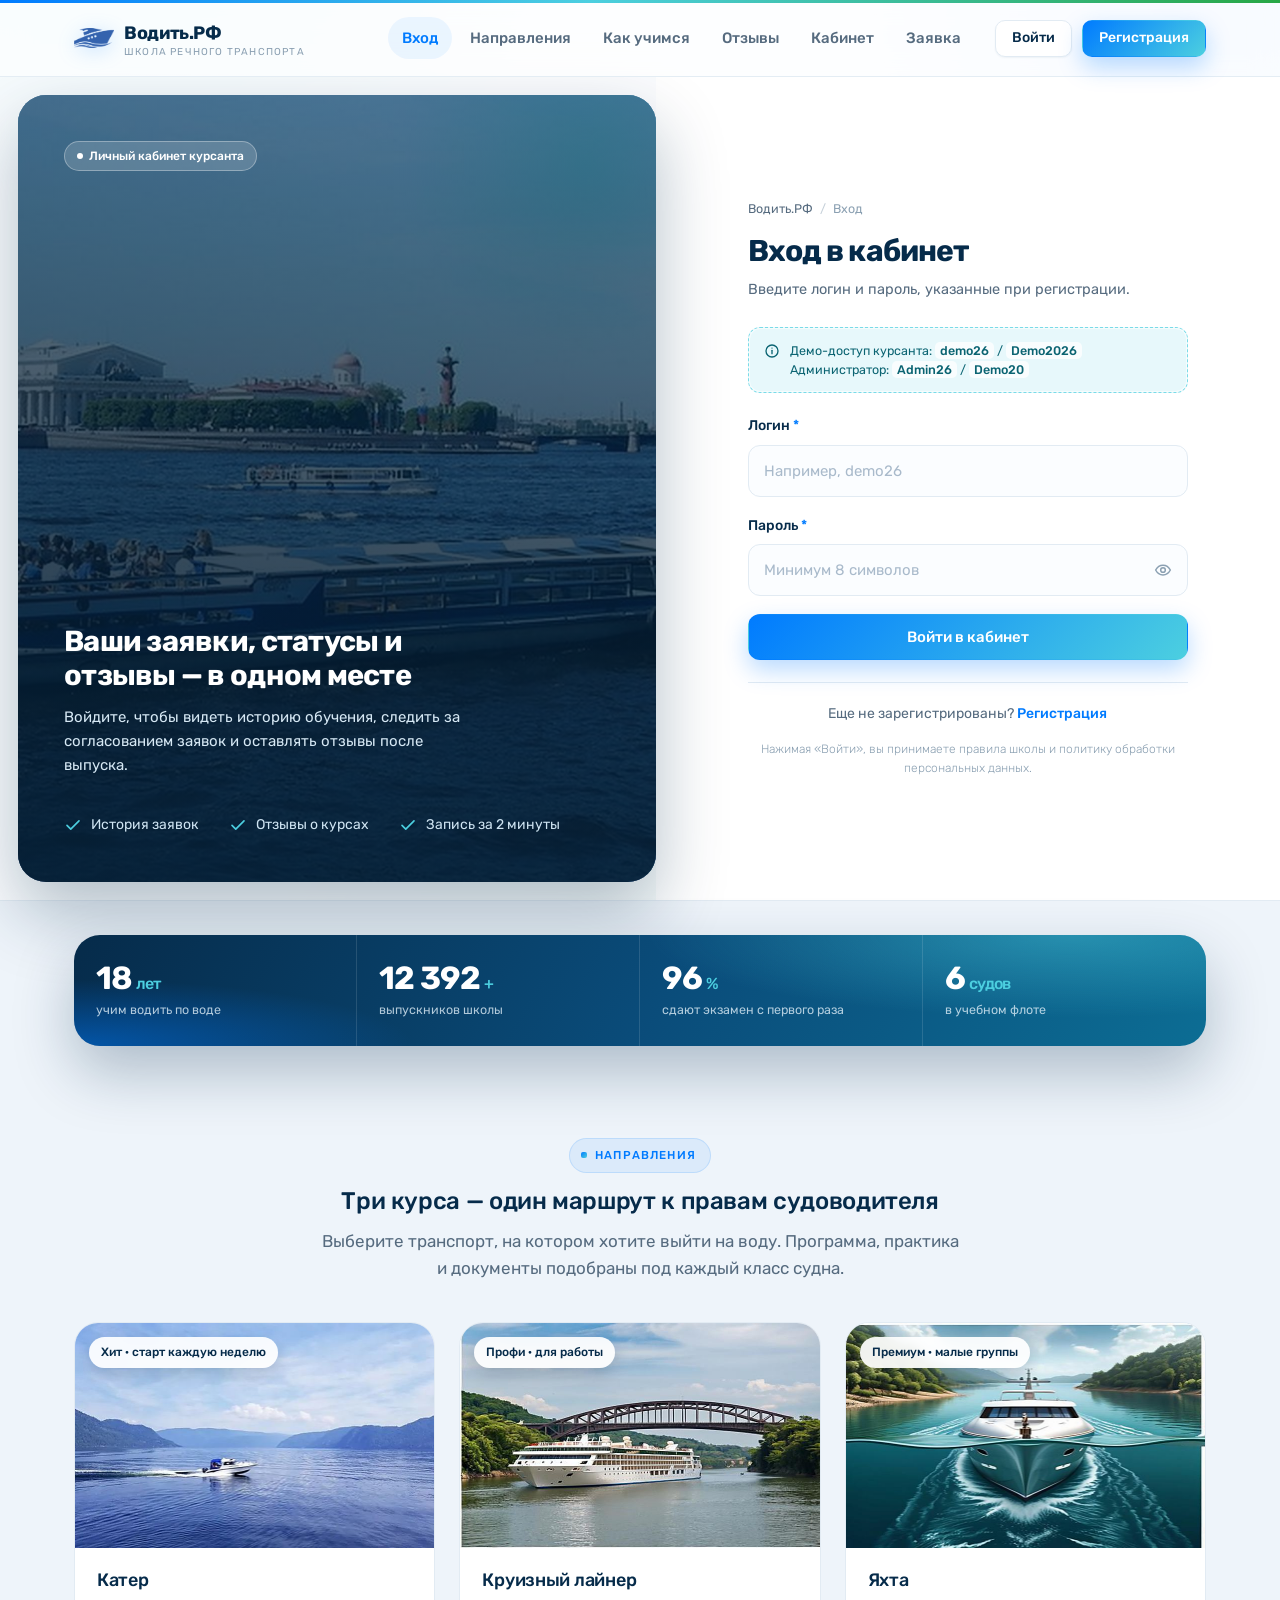
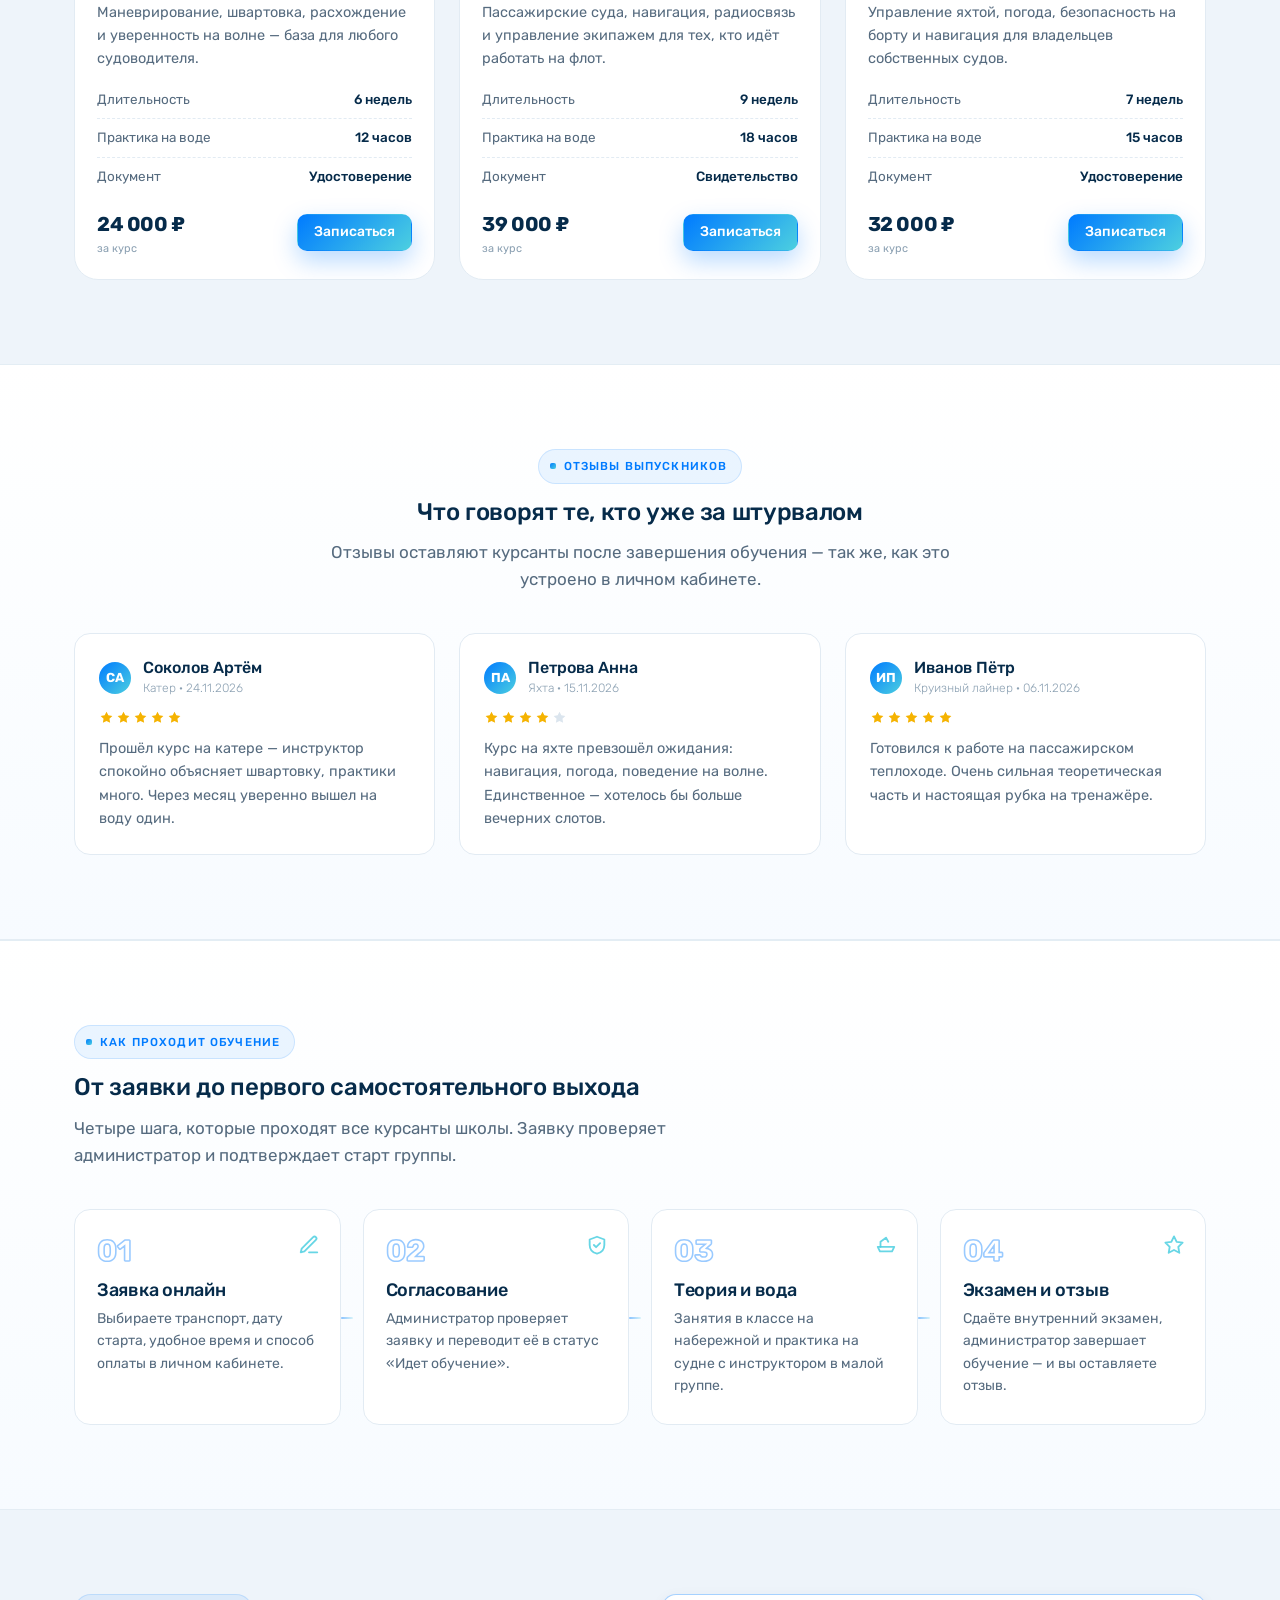
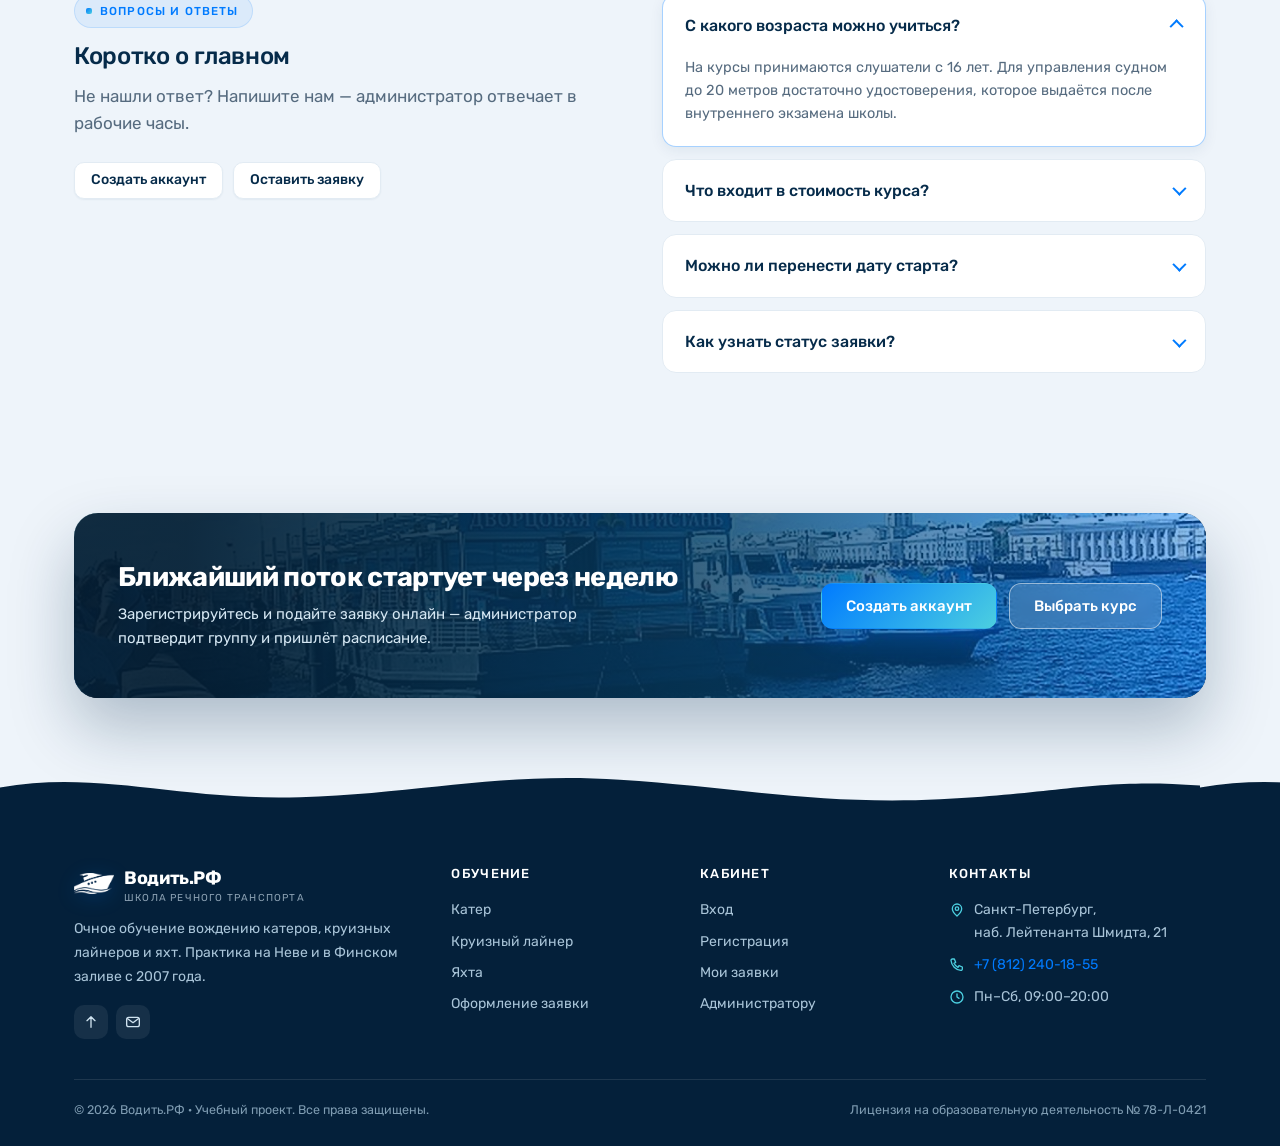
==== commit f9acced2: "Раскладывает сайт по папкам css/js/img/fonts и усиливает дизайн Co-authored-by: arena-agent <2970537" ====
--- a/vodit-rf/index.html
+++ b/vodit-rf/index.html
@@ -6,9 +6,9 @@
   <title>Вход — Водить.РФ · школа вождения речного транспорта</title>
   <meta name="description" content="Вход в личный кабинет школы «Водить.РФ». Курсы вождения катера, круизного лайнера и яхты: заявки на обучение, статусы и отзывы.">
   <meta name="theme-color" content="#007BFF">
-  <link rel="icon" href="favicon.png" type="image/png">
-  <link rel="apple-touch-icon" href="favicon.png">
-  <link rel="stylesheet" href="style.css">
+  <link rel="icon" href="img/favicon.png" type="image/png">
+  <link rel="apple-touch-icon" href="img/favicon.png">
+  <link rel="stylesheet" href="css/style.css">
 </head>
 <body data-page="login">
   <a class="skip-link" href="#main">Перейти к содержанию</a>
@@ -16,7 +16,7 @@
   <header class="site-header">
     <div class="container site-header__inner">
       <a class="brand" href="index.html" aria-label="Водить.РФ — на главную">
-        <img src="logo.png" alt="" width="40" height="30" decoding="async">
+        <img src="img/logo.png" alt="" width="40" height="30" decoding="async">
         <span>Водить.РФ<small>школа речного транспорта</small></span>
       </a>
 
@@ -24,6 +24,7 @@
         <ul class="nav__list">
           <li><a class="nav__link is-active" href="index.html" aria-current="page">Вход</a></li>
           <li><a class="nav__link" href="#courses">Направления</a></li>
+          <li><a class="nav__link" href="#how">Как учимся</a></li>
           <li><a class="nav__link" href="#reviews">Отзывы</a></li>
           <li><a class="nav__link" href="account.html">Кабинет</a></li>
           <li><a class="nav__link" href="request.html">Заявка</a></li>
@@ -42,7 +43,7 @@
   <main id="main">
     <div class="auth">
       <aside class="auth__aside">
-        <img src="auth-photo.jpg" alt="Теплоход идёт по Неве мимо Ростральных колонн" width="870" height="1160" fetchpriority="high" decoding="async">
+        <img src="img/auth-photo.jpg" alt="Теплоход идёт по Неве мимо Ростральных колонн" width="870" height="1160" fetchpriority="high" decoding="async">
         <span class="badge badge--white" style="align-self:flex-start;margin-bottom:auto">Личный кабинет курсанта</span>
         <h2>Ваши заявки, статусы и отзывы — в одном месте</h2>
         <p>Войдите, чтобы видеть историю обучения, следить за согласованием заявок и оставлять отзывы после выпуска.</p>
@@ -112,6 +113,30 @@
       </div>
     </div>
 
+
+    <!-- Цифры школы -->
+    <section class="stats-band" aria-label="Школа в цифрах">
+      <div class="container" style="padding-top:34px">
+        <div class="stats-band__card reveal">
+          <div class="stats-band__item">
+            <div class="stats-band__value"><b data-counter="18">0</b><span>лет</span></div>
+            <div class="stats-band__label">учим водить по воде</div>
+          </div>
+          <div class="stats-band__item">
+            <div class="stats-band__value"><b data-counter="12400">0</b><span>+</span></div>
+            <div class="stats-band__label">выпускников школы</div>
+          </div>
+          <div class="stats-band__item">
+            <div class="stats-band__value"><b data-counter="96">0</b><span>%</span></div>
+            <div class="stats-band__label">сдают экзамен с первого раза</div>
+          </div>
+          <div class="stats-band__item">
+            <div class="stats-band__value"><b data-counter="6">0</b><span>судов</span></div>
+            <div class="stats-band__label">в учебном флоте</div>
+          </div>
+        </div>
+      </div>
+    </section>
     <!-- Направления -->
     <section class="section" id="courses">
       <div class="container">
@@ -124,7 +149,7 @@
         <div class="grid grid--3">
           <article class="transport-card reveal" data-transport="boat" style="--delay:0ms">
             <div class="transport-card__media">
-              <img src="transport-boat.jpg" alt="Катер на реке в ясный день" width="720" height="450" loading="lazy" decoding="async">
+              <img src="img/transport-boat.jpg" alt="Катер на реке в ясный день" width="720" height="450" loading="lazy" decoding="async">
               <span class="transport-card__tag">Хит · старт каждую неделю</span>
             </div>
             <div class="transport-card__body">
@@ -144,7 +169,7 @@
 
           <article class="transport-card reveal" data-transport="liner" style="--delay:90ms">
             <div class="transport-card__media">
-              <img src="transport-liner.jpg" alt="Круизный лайнер проходит под мостом" width="720" height="450" loading="lazy" decoding="async">
+              <img src="img/transport-liner.jpg" alt="Круизный лайнер проходит под мостом" width="720" height="450" loading="lazy" decoding="async">
               <span class="transport-card__tag">Профи · для работы</span>
             </div>
             <div class="transport-card__body">
@@ -164,7 +189,7 @@
 
           <article class="transport-card reveal" data-transport="yacht" style="--delay:180ms">
             <div class="transport-card__media">
-              <img src="transport-yacht.jpg" alt="Яхта идёт по заливу между зелёных берегов" width="720" height="450" loading="lazy" decoding="async">
+              <img src="img/transport-yacht.jpg" alt="Яхта идёт по заливу между зелёных берегов" width="720" height="450" loading="lazy" decoding="async">
               <span class="transport-card__tag">Премиум · малые группы</span>
             </div>
             <div class="transport-card__body">
@@ -197,11 +222,82 @@
       </div>
     </section>
 
+
+    <!-- Как проходит обучение -->
+    <section class="section section--surface" id="how">
+      <div class="container">
+        <div class="section__head reveal">
+          <span class="eyebrow">Как проходит обучение</span>
+          <h2>От заявки до первого самостоятельного выхода</h2>
+          <p class="lead">Четыре шага, которые проходят все курсанты школы. Заявку проверяет администратор и подтверждает старт группы.</p>
+        </div>
+
+        <div class="steps">
+          <div class="step reveal" style="--delay:0ms">
+            <svg class="step__icon" viewBox="0 0 24 24" fill="none" stroke="currentColor" stroke-width="2" stroke-linecap="round" stroke-linejoin="round" aria-hidden="true"><path d="M12 20h9"/><path d="M16.5 3.5a2.1 2.1 0 0 1 3 3L7 19l-4 1 1-4Z"/></svg>
+            <h3>Заявка онлайн</h3>
+            <p>Выбираете транспорт, дату старта, удобное время и способ оплаты в личном кабинете.</p>
+          </div>
+          <div class="step reveal" style="--delay:90ms">
+            <svg class="step__icon" viewBox="0 0 24 24" fill="none" stroke="currentColor" stroke-width="2" stroke-linecap="round" stroke-linejoin="round" aria-hidden="true"><path d="M12 3l8 3v6c0 5-3.4 8.4-8 9.5C7.4 20.4 4 17 4 12V6l8-3Z"/><path d="m8.6 12 2.4 2.4 4.4-4.4"/></svg>
+            <h3>Согласование</h3>
+            <p>Администратор проверяет заявку и переводит её в статус «Идет обучение».</p>
+          </div>
+          <div class="step reveal" style="--delay:180ms">
+            <svg class="step__icon" viewBox="0 0 24 24" fill="none" stroke="currentColor" stroke-width="2" stroke-linecap="round" stroke-linejoin="round" aria-hidden="true"><path d="M3 14h18l-2.4 5H5.4L3 14Z"/><path d="M6 14V8.5L12 4l2.5 4.5"/></svg>
+            <h3>Теория и вода</h3>
+            <p>Занятия в классе на набережной и практика на судне с инструктором в малой группе.</p>
+          </div>
+          <div class="step reveal" style="--delay:270ms">
+            <svg class="step__icon" viewBox="0 0 24 24" fill="none" stroke="currentColor" stroke-width="2" stroke-linecap="round" stroke-linejoin="round" aria-hidden="true"><path d="M12 2.6l2.9 5.9 6.5.95-4.7 4.6 1.1 6.45L12 17.45 6.2 20.5l1.1-6.45-4.7-4.6 6.5-.95L12 2.6Z"/></svg>
+            <h3>Экзамен и отзыв</h3>
+            <p>Сдаёте внутренний экзамен, администратор завершает обучение — и вы оставляете отзыв.</p>
+          </div>
+        </div>
+      </div>
+    </section>
+
+    <!-- Вопросы -->
+    <section class="section" id="faq">
+      <div class="container">
+        <div class="grid grid--2" style="gap:44px;align-items:start">
+          <div class="reveal">
+            <span class="eyebrow">Вопросы и ответы</span>
+            <h2>Коротко о главном</h2>
+            <p class="lead">Не нашли ответ? Напишите нам — администратор отвечает в рабочие часы.</p>
+            <div class="mt-24" style="display:flex;flex-wrap:wrap;gap:10px">
+              <a class="btn btn--ghost btn--sm" href="register.html">Создать аккаунт</a>
+              <a class="btn btn--ghost btn--sm" href="request.html">Оставить заявку</a>
+            </div>
+          </div>
+
+          <div class="faq reveal">
+            <div class="faq__item is-open">
+              <button class="faq__q" type="button" aria-expanded="true">С какого возраста можно учиться?</button>
+              <div class="faq__a"><div><p>На курсы принимаются слушатели с 16 лет. Для управления судном до 20 метров достаточно удостоверения, которое выдаётся после внутреннего экзамена школы.</p></div></div>
+            </div>
+            <div class="faq__item">
+              <button class="faq__q" type="button" aria-expanded="false">Что входит в стоимость курса?</button>
+              <div class="faq__a"><div><p>Теория, практика на воде, страхование и работа инструктора. Оплатить можно картой онлайн, по счёту, наличными в офисе или в рассрочку на 6 месяцев.</p></div></div>
+            </div>
+            <div class="faq__item">
+              <button class="faq__q" type="button" aria-expanded="false">Можно ли перенести дату старта?</button>
+              <div class="faq__a"><div><p>Да. Пока заявка в статусе «Новая», просто создайте новую — администратор согласует её. После начала обучения перенос согласует куратор группы.</p></div></div>
+            </div>
+            <div class="faq__item">
+              <button class="faq__q" type="button" aria-expanded="false">Как узнать статус заявки?</button>
+              <div class="faq__a"><div><p>Всё видно в личном кабинете: «Новая», «Идет обучение» или «Обучение завершено». Статус меняет администратор после проверки заявки.</p></div></div>
+            </div>
+          </div>
+        </div>
+      </div>
+    </section>
+
     <!-- CTA -->
     <section class="section section--tight">
       <div class="container">
         <div class="cta-band reveal">
-          <img src="band.jpg" alt="Катера у причала на набережной" width="1280" height="560" loading="lazy" decoding="async">
+          <img src="img/band.jpg" alt="Катера у причала на набережной" width="1280" height="560" loading="lazy" decoding="async">
           <div class="cta-band__inner">
             <div>
               <h2>Ближайший поток стартует через неделю</h2>
@@ -222,7 +318,7 @@
       <div class="footer-grid">
         <div>
           <a class="brand" href="index.html">
-            <img src="logo-white.png" alt="" width="40" height="30" loading="lazy" decoding="async">
+            <img src="img/logo-white.png" alt="" width="40" height="30" loading="lazy" decoding="async">
             <span>Водить.РФ<small>школа речного транспорта</small></span>
           </a>
           <p>Очное обучение вождению катеров, круизных лайнеров и яхт. Практика на Неве и в Финском заливе с 2007 года.</p>
@@ -272,6 +368,6 @@
     </div>
   </footer>
 
-  <script src="app.js" defer></script>
+  <script src="js/app.js" defer></script>
 </body>
 </html>
--- a/vodit-rf/css/style.css
+++ b/vodit-rf/css/style.css
@@ -0,0 +1,3676 @@
+/* ============================================================
+   Водить.РФ — Школа вождения речного транспорта
+   Единый файл стилей (дизайн-система по брендбуку)
+   Палитра: #007BFF · #4CCFE0 · #FFFFFF · #28A745 · #6C757D
+   Шрифт: Rubik (локально, woff2)
+   ============================================================ */
+
+/* ---------- 1. Шрифты: Rubik из папки fonts/ ---------- */
+@font-face {
+  font-family: "Rubik";
+  font-style: normal;
+  font-weight: 300;
+  font-display: swap;
+  src: url("../fonts/rubik-cyrillic-300-normal.woff2") format("woff2");
+  unicode-range: U+0301, U+0400-045F, U+0490-0491, U+04B0-04B1, U+2116;
+}
+@font-face {
+  font-family: "Rubik";
+  font-style: normal;
+  font-weight: 300;
+  font-display: swap;
+  src: url("../fonts/rubik-latin-300-normal.woff2") format("woff2");
+  unicode-range: U+0000-00FF, U+0131, U+0152-0153, U+02BB-02BC, U+02C6, U+02DA,
+    U+02DC, U+0304, U+0308, U+0329, U+2000-206F, U+20AC, U+2122, U+2191, U+2193,
+    U+2212, U+2215, U+FEFF, U+FFFD;
+}
+@font-face {
+  font-family: "Rubik";
+  font-style: normal;
+  font-weight: 400;
+  font-display: swap;
+  src: url("../fonts/rubik-cyrillic-400-normal.woff2") format("woff2");
+  unicode-range: U+0301, U+0400-045F, U+0490-0491, U+04B0-04B1, U+2116;
+}
+@font-face {
+  font-family: "Rubik";
+  font-style: normal;
+  font-weight: 400;
+  font-display: swap;
+  src: url("../fonts/rubik-latin-400-normal.woff2") format("woff2");
+  unicode-range: U+0000-00FF, U+0131, U+0152-0153, U+02BB-02BC, U+02C6, U+02DA,
+    U+02DC, U+0304, U+0308, U+0329, U+2000-206F, U+20AC, U+2122, U+2191, U+2193,
+    U+2212, U+2215, U+FEFF, U+FFFD;
+}
+@font-face {
+  font-family: "Rubik";
+  font-style: normal;
+  font-weight: 500;
+  font-display: swap;
+  src: url("../fonts/rubik-cyrillic-500-normal.woff2") format("woff2");
+  unicode-range: U+0301, U+0400-045F, U+0490-0491, U+04B0-04B1, U+2116;
+}
+@font-face {
+  font-family: "Rubik";
+  font-style: normal;
+  font-weight: 500;
+  font-display: swap;
+  src: url("../fonts/rubik-latin-500-normal.woff2") format("woff2");
+  unicode-range: U+0000-00FF, U+0131, U+0152-0153, U+02BB-02BC, U+02C6, U+02DA,
+    U+02DC, U+0304, U+0308, U+0329, U+2000-206F, U+20AC, U+2122, U+2191, U+2193,
+    U+2212, U+2215, U+FEFF, U+FFFD;
+}
+@font-face {
+  font-family: "Rubik";
+  font-style: normal;
+  font-weight: 700;
+  font-display: swap;
+  src: url("../fonts/rubik-cyrillic-700-normal.woff2") format("woff2");
+  unicode-range: U+0301, U+0400-045F, U+0490-0491, U+04B0-04B1, U+2116;
+}
+@font-face {
+  font-family: "Rubik";
+  font-style: normal;
+  font-weight: 700;
+  font-display: swap;
+  src: url("../fonts/rubik-latin-700-normal.woff2") format("woff2");
+  unicode-range: U+0000-00FF, U+0131, U+0152-0153, U+02BB-02BC, U+02C6, U+02DA,
+    U+02DC, U+0304, U+0308, U+0329, U+2000-206F, U+20AC, U+2122, U+2191, U+2193,
+    U+2212, U+2215, U+FEFF, U+FFFD;
+}
+
+/* ---------- 2. Токены ---------- */
+:root {
+  /* Бренд */
+  --blue: #007bff;
+  --blue-dark: #0066d6;
+  --blue-deep: #0a3d63;
+  --navy: #062b4a;
+  --aqua: #4ccfe0;
+  --aqua-soft: #e7f8fb;
+  --green: #28a745;
+  --green-soft: #e8f7ec;
+  --gray: #6c757d;
+  --white: #ffffff;
+
+  /* Нейтральные */
+  --bg: #f4f8fc;
+  --surface: #ffffff;
+  --line: #e2ebf3;
+  --text: #10263a;
+  --text-soft: #566b7f;
+  --text-mute: #8ba0b2;
+
+  /* Эффекты */
+  --radius-sm: 10px;
+  --radius: 16px;
+  --radius-lg: 24px;
+  --shadow-xs: 0 1px 2px rgba(10, 61, 99, 0.06);
+  --shadow-sm: 0 4px 14px rgba(10, 61, 99, 0.07);
+  --shadow: 0 12px 34px rgba(10, 61, 99, 0.1);
+  --shadow-lg: 0 24px 60px rgba(6, 43, 74, 0.16);
+  --ring: 0 0 0 4px rgba(0, 123, 255, 0.16);
+  --grad-sea: linear-gradient(135deg, #0a3d63 0%, #007bff 62%, #4ccfe0 130%);
+  --grad-aqua: linear-gradient(135deg, #007bff 0%, #4ccfe0 100%);
+  --ease: cubic-bezier(0.22, 0.61, 0.36, 1);
+  --header-h: 76px;
+  --container: 1180px;
+}
+
+/* ---------- 3. Сброс и база ---------- */
+*,
+*::before,
+*::after {
+  box-sizing: border-box;
+}
+html {
+  -webkit-text-size-adjust: 100%;
+  scroll-behavior: smooth;
+  scroll-padding-top: calc(var(--header-h) + 16px);
+}
+body {
+  margin: 0;
+  font-family: "Rubik", "Segoe UI", system-ui, -apple-system, sans-serif;
+  font-size: 16px;
+  line-height: 1.6;
+  color: var(--text);
+  background: var(--bg);
+  -webkit-font-smoothing: antialiased;
+  text-rendering: optimizeLegibility;
+  overflow-x: hidden;
+}
+img,
+svg,
+video {
+  display: block;
+  max-width: 100%;
+}
+img {
+  height: auto;
+}
+a {
+  color: var(--blue);
+  text-decoration: none;
+  transition: color 0.2s var(--ease);
+}
+a:hover {
+  color: var(--blue-dark);
+}
+button,
+input,
+select,
+textarea {
+  font: inherit;
+  color: inherit;
+}
+button {
+  cursor: pointer;
+  border: 0;
+  background: none;
+}
+ul,
+ol {
+  margin: 0;
+  padding: 0;
+  list-style: none;
+}
+p {
+  margin: 0 0 1em;
+}
+p:last-child {
+  margin-bottom: 0;
+}
+h1,
+h2,
+h3,
+h4 {
+  margin: 0 0 0.5em;
+  line-height: 1.22;
+  letter-spacing: -0.015em;
+  font-weight: 700;
+  color: var(--navy);
+}
+/* Размеры по руководству по стилю */
+h1 {
+  font-size: 36px;
+}
+h2 {
+  font-size: 24px;
+  font-weight: 500;
+}
+h3 {
+  font-size: 18px;
+  font-weight: 500;
+}
+.small,
+.text-sm {
+  font-size: 14px;
+}
+.xs {
+  font-size: 12px;
+  font-weight: 300;
+  color: var(--text-mute);
+}
+:focus-visible {
+  outline: 3px solid var(--aqua);
+  outline-offset: 2px;
+}
+::selection {
+  background: rgba(0, 123, 255, 0.18);
+}
+[hidden] {
+  display: none !important;
+}
+
+/* ---------- 4. Каркас ---------- */
+.container {
+  width: 100%;
+  max-width: var(--container);
+  margin-inline: auto;
+  padding-inline: 24px;
+}
+.section {
+  padding: 84px 0;
+}
+.section--tight {
+  padding: 56px 0;
+}
+.section--surface {
+  background: var(--surface);
+}
+.section__head {
+  max-width: 640px;
+  margin-bottom: 40px;
+}
+.section__head--center {
+  margin-inline: auto;
+  text-align: center;
+}
+.eyebrow {
+  display: inline-flex;
+  align-items: center;
+  gap: 8px;
+  margin-bottom: 14px;
+  font-size: 12px;
+  font-weight: 500;
+  letter-spacing: 0.14em;
+  text-transform: uppercase;
+  color: var(--blue);
+}
+.eyebrow::before {
+  content: "";
+  width: 22px;
+  height: 2px;
+  border-radius: 2px;
+  background: var(--grad-aqua);
+}
+.section__head--center .eyebrow::before {
+  display: none;
+}
+.lead {
+  font-size: 17px;
+  color: var(--text-soft);
+}
+.grid {
+  display: grid;
+  gap: 24px;
+}
+.grid--2 {
+  grid-template-columns: repeat(2, minmax(0, 1fr));
+}
+.grid--3 {
+  grid-template-columns: repeat(3, minmax(0, 1fr));
+}
+.grid--4 {
+  grid-template-columns: repeat(4, minmax(0, 1fr));
+}
+.skip-link {
+  position: absolute;
+  left: 16px;
+  top: -60px;
+  z-index: 200;
+  padding: 10px 18px;
+  border-radius: var(--radius-sm);
+  background: var(--blue);
+  color: #fff;
+  font-weight: 500;
+  transition: top 0.2s var(--ease);
+}
+.skip-link:focus {
+  top: 12px;
+  color: #fff;
+}
+
+/* ---------- 5. Шапка ---------- */
+.site-header {
+  position: sticky;
+  top: 0;
+  z-index: 90;
+  background: rgba(255, 255, 255, 0.86);
+  backdrop-filter: blur(14px);
+  -webkit-backdrop-filter: blur(14px);
+  border-bottom: 1px solid rgba(226, 235, 243, 0.9);
+  transition: box-shadow 0.25s var(--ease), background 0.25s var(--ease);
+}
+.site-header.is-scrolled {
+  box-shadow: 0 8px 26px rgba(10, 61, 99, 0.1);
+  background: rgba(255, 255, 255, 0.95);
+}
+.site-header__inner {
+  display: flex;
+  align-items: center;
+  gap: 20px;
+  min-height: var(--header-h);
+}
+.brand {
+  display: inline-flex;
+  align-items: center;
+  gap: 10px;
+  font-weight: 700;
+  font-size: 18px;
+  color: var(--navy);
+  letter-spacing: -0.02em;
+  flex-shrink: 0;
+}
+.brand:hover {
+  color: var(--blue);
+}
+.brand img {
+  width: 40px;
+  height: 30px;
+  object-fit: contain;
+}
+.brand span small {
+  display: block;
+  font-size: 10px;
+  font-weight: 400;
+  letter-spacing: 0.12em;
+  text-transform: uppercase;
+  color: var(--text-mute);
+  line-height: 1;
+}
+.nav {
+  margin-left: auto;
+}
+.nav__list {
+  display: flex;
+  align-items: center;
+  gap: 4px;
+}
+.nav__link {
+  position: relative;
+  display: inline-block;
+  padding: 9px 14px;
+  border-radius: 999px;
+  font-size: 15px;
+  font-weight: 500;
+  color: var(--text-soft);
+  transition: color 0.2s var(--ease), background 0.2s var(--ease);
+}
+.nav__link:hover,
+.nav__link.is-active {
+  color: var(--blue);
+  background: rgba(0, 123, 255, 0.07);
+}
+.header-actions {
+  display: flex;
+  align-items: center;
+  gap: 10px;
+}
+.header-user {
+  display: inline-flex;
+  align-items: center;
+  gap: 10px;
+  padding: 6px 14px 6px 6px;
+  border: 1px solid var(--line);
+  border-radius: 999px;
+  background: #fff;
+  font-size: 14px;
+  font-weight: 500;
+  color: var(--navy);
+  transition: border-color 0.2s var(--ease), box-shadow 0.2s var(--ease);
+}
+.header-user:hover {
+  border-color: rgba(0, 123, 255, 0.4);
+  box-shadow: var(--shadow-xs);
+  color: var(--navy);
+}
+.avatar {
+  display: grid;
+  place-items: center;
+  width: 32px;
+  height: 32px;
+  border-radius: 50%;
+  background: var(--grad-aqua);
+  color: #fff;
+  font-size: 13px;
+  font-weight: 700;
+  flex-shrink: 0;
+}
+.avatar--lg {
+  width: 64px;
+  height: 64px;
+  font-size: 22px;
+}
+.burger {
+  display: none;
+  width: 44px;
+  height: 44px;
+  border-radius: 12px;
+  border: 1px solid var(--line);
+  background: #fff;
+  place-items: center;
+}
+.burger span {
+  display: block;
+  width: 20px;
+  height: 2px;
+  border-radius: 2px;
+  background: var(--navy);
+  transition: transform 0.25s var(--ease), opacity 0.2s var(--ease);
+  position: relative;
+}
+.burger span::before,
+.burger span::after {
+  content: "";
+  position: absolute;
+  left: 0;
+  width: 20px;
+  height: 2px;
+  border-radius: 2px;
+  background: var(--navy);
+  transition: transform 0.25s var(--ease);
+}
+.burger span::before {
+  top: -6px;
+}
+.burger span::after {
+  top: 6px;
+}
+.burger[aria-expanded="true"] span {
+  background: transparent;
+}
+.burger[aria-expanded="true"] span::before {
+  transform: translateY(6px) rotate(45deg);
+}
+.burger[aria-expanded="true"] span::after {
+  transform: translateY(-6px) rotate(-45deg);
+}
+
+/* ---------- 6. Кнопки ---------- */
+.btn {
+  display: inline-flex;
+  align-items: center;
+  justify-content: center;
+  gap: 9px;
+  padding: 13px 24px;
+  border-radius: 12px;
+  font-size: 15px;
+  font-weight: 500;
+  line-height: 1.2;
+  text-align: center;
+  white-space: nowrap;
+  border: 1px solid transparent;
+  transition: transform 0.18s var(--ease), box-shadow 0.22s var(--ease),
+    background 0.22s var(--ease), color 0.22s var(--ease),
+    border-color 0.22s var(--ease);
+  will-change: transform;
+}
+.btn:active {
+  transform: translateY(1px) scale(0.995);
+}
+.btn:disabled,
+.btn[aria-disabled="true"] {
+  opacity: 0.55;
+  cursor: not-allowed;
+  transform: none;
+  box-shadow: none;
+}
+.btn svg {
+  width: 18px;
+  height: 18px;
+  flex-shrink: 0;
+}
+.btn--primary {
+  background: var(--grad-aqua);
+  color: #fff;
+  box-shadow: 0 10px 24px rgba(0, 123, 255, 0.28);
+}
+.btn--primary:hover {
+  color: #fff;
+  box-shadow: 0 16px 32px rgba(0, 123, 255, 0.36);
+  transform: translateY(-2px);
+}
+.btn--ghost {
+  background: #fff;
+  color: var(--navy);
+  border-color: var(--line);
+  box-shadow: var(--shadow-xs);
+}
+.btn--ghost:hover {
+  color: var(--blue);
+  border-color: rgba(0, 123, 255, 0.45);
+  transform: translateY(-2px);
+  box-shadow: var(--shadow-sm);
+}
+.btn--light {
+  background: rgba(255, 255, 255, 0.14);
+  border-color: rgba(255, 255, 255, 0.5);
+  color: #fff;
+  backdrop-filter: blur(6px);
+}
+.btn--light:hover {
+  background: rgba(255, 255, 255, 0.24);
+  color: #fff;
+  transform: translateY(-2px);
+}
+.btn--success {
+  background: var(--green);
+  color: #fff;
+  box-shadow: 0 10px 24px rgba(40, 167, 69, 0.26);
+}
+.btn--success:hover {
+  color: #fff;
+  transform: translateY(-2px);
+}
+.btn--danger {
+  background: #d13a34;
+  color: #fff;
+  box-shadow: 0 10px 24px rgba(209, 58, 52, 0.24);
+}
+.btn--danger:hover {
+  color: #fff;
+  background: #bf2f29;
+  transform: translateY(-2px);
+}
+.btn--sm {
+  padding: 9px 16px;
+  font-size: 14px;
+  border-radius: 10px;
+}
+.btn--block {
+  width: 100%;
+}
+.btn--icon {
+  padding: 10px;
+  width: 42px;
+  height: 42px;
+  border-radius: 12px;
+}
+.btn.is-loading {
+  color: transparent !important;
+  pointer-events: none;
+  position: relative;
+}
+.btn.is-loading::after {
+  content: "";
+  position: absolute;
+  inset: 0;
+  margin: auto;
+  width: 18px;
+  height: 18px;
+  border-radius: 50%;
+  border: 2px solid rgba(255, 255, 255, 0.45);
+  border-top-color: #fff;
+  animation: spin 0.7s linear infinite;
+}
+@keyframes spin {
+  to {
+    transform: rotate(360deg);
+  }
+}
+.link-arrow {
+  display: inline-flex;
+  align-items: center;
+  gap: 6px;
+  font-weight: 500;
+  font-size: 15px;
+}
+.link-arrow svg {
+  width: 16px;
+  height: 16px;
+  transition: transform 0.2s var(--ease);
+}
+.link-arrow:hover svg {
+  transform: translateX(4px);
+}
+
+/* ---------- 7. Бейджи, чипы ---------- */
+.badge {
+  display: inline-flex;
+  align-items: center;
+  gap: 6px;
+  padding: 5px 12px;
+  border-radius: 999px;
+  font-size: 12px;
+  font-weight: 500;
+  line-height: 1.5;
+  white-space: nowrap;
+}
+.badge::before {
+  content: "";
+  width: 6px;
+  height: 6px;
+  border-radius: 50%;
+  background: currentColor;
+}
+.badge--new {
+  background: rgba(0, 123, 255, 0.12);
+  color: #0064d0;
+}
+.badge--progress {
+  background: rgba(76, 207, 224, 0.2);
+  color: #0a7c8c;
+}
+.badge--done {
+  background: var(--green-soft);
+  color: #1c7a33;
+}
+.badge--neutral {
+  background: #eef3f8;
+  color: var(--gray);
+}
+.badge--white {
+  background: rgba(255, 255, 255, 0.16);
+  color: #fff;
+  border: 1px solid rgba(255, 255, 255, 0.32);
+}
+.chip {
+  display: inline-flex;
+  align-items: center;
+  gap: 6px;
+  padding: 6px 13px;
+  border-radius: 999px;
+  background: #eef5fb;
+  color: var(--text-soft);
+  font-size: 13px;
+  font-weight: 500;
+}
+.chip svg {
+  width: 14px;
+  height: 14px;
+  color: var(--blue);
+}
+
+/* ---------- 8. Карточки ---------- */
+.card {
+  background: var(--surface);
+  border: 1px solid var(--line);
+  border-radius: var(--radius-lg);
+  box-shadow: var(--shadow-xs);
+}
+.card--pad {
+  padding: 26px;
+}
+.card--hover {
+  transition: transform 0.28s var(--ease), box-shadow 0.28s var(--ease),
+    border-color 0.28s var(--ease);
+}
+.card--hover:hover {
+  transform: translateY(-4px);
+  box-shadow: var(--shadow);
+  border-color: rgba(0, 123, 255, 0.28);
+}
+.card__title {
+  margin-bottom: 6px;
+  font-size: 18px;
+  font-weight: 500;
+}
+.muted {
+  color: var(--text-soft);
+}
+.divider {
+  height: 1px;
+  margin: 20px 0;
+  background: var(--line);
+}
+
+/* ---------- 9. Формы ---------- */
+.field {
+  margin-bottom: 18px;
+}
+.field__label {
+  display: block;
+  margin-bottom: 7px;
+  font-size: 14px;
+  font-weight: 500;
+  color: var(--navy);
+}
+.field__label .req {
+  color: var(--blue);
+}
+.field__hint {
+  display: block;
+  margin-top: 6px;
+  font-size: 12px;
+  font-weight: 300;
+  color: var(--text-mute);
+}
+.input,
+.select,
+.textarea {
+  width: 100%;
+  padding: 13px 15px;
+  border: 1px solid var(--line);
+  border-radius: 12px;
+  background: #fbfdff;
+  font-size: 15px;
+  color: var(--text);
+  transition: border-color 0.2s var(--ease), box-shadow 0.2s var(--ease),
+    background 0.2s var(--ease);
+}
+.input::placeholder,
+.textarea::placeholder {
+  color: #a9bacb;
+}
+.input:hover,
+.select:hover,
+.textarea:hover {
+  border-color: #c9d9e6;
+}
+.input:focus,
+.select:focus,
+.textarea:focus {
+  outline: none;
+  background: #fff;
+  border-color: var(--blue);
+  box-shadow: var(--ring);
+}
+.textarea {
+  min-height: 110px;
+  resize: vertical;
+}
+.select {
+  appearance: none;
+  -webkit-appearance: none;
+  background-image: url("data:image/svg+xml,%3Csvg xmlns='http://www.w3.org/2000/svg' width='16' height='16' viewBox='0 0 24 24' fill='none' stroke='%236C757D' stroke-width='2.4' stroke-linecap='round' stroke-linejoin='round'%3E%3Cpath d='m6 9 6 6 6-6'/%3E%3C/svg%3E");
+  background-repeat: no-repeat;
+  background-position: right 14px center;
+  padding-right: 42px;
+  cursor: pointer;
+}
+.input-wrap {
+  position: relative;
+}
+.input-wrap .input {
+  padding-right: 46px;
+}
+.input-wrap__btn {
+  position: absolute;
+  top: 50%;
+  right: 8px;
+  transform: translateY(-50%);
+  display: grid;
+  place-items: center;
+  width: 34px;
+  height: 34px;
+  border-radius: 9px;
+  color: var(--text-mute);
+  transition: color 0.2s var(--ease), background 0.2s var(--ease);
+}
+.input-wrap__btn:hover {
+  color: var(--blue);
+  background: rgba(0, 123, 255, 0.08);
+}
+.input-wrap__btn svg {
+  width: 18px;
+  height: 18px;
+}
+.field.has-error .input,
+.field.has-error .select,
+.field.has-error .textarea {
+  border-color: #e0443e;
+  background: #fff6f6;
+}
+.field.has-error .input:focus {
+  box-shadow: 0 0 0 4px rgba(224, 68, 62, 0.12);
+}
+.field.is-valid .input {
+  border-color: rgba(40, 167, 69, 0.6);
+}
+.error-text {
+  display: none;
+  margin-top: 6px;
+  font-size: 12.5px;
+  font-weight: 500;
+  color: #d13a34;
+  animation: shakeIn 0.32s var(--ease);
+}
+.field.has-error .error-text {
+  display: flex;
+  align-items: flex-start;
+  gap: 5px;
+}
+.error-text::before {
+  content: "!";
+  display: inline-grid;
+  place-items: center;
+  width: 13px;
+  height: 13px;
+  margin-top: 2px;
+  border-radius: 50%;
+  background: #d13a34;
+  color: #fff;
+  font-size: 9px;
+  font-weight: 700;
+  flex-shrink: 0;
+}
+@keyframes shakeIn {
+  0% {
+    opacity: 0;
+    transform: translateY(-4px);
+  }
+  60% {
+    transform: translateX(2px);
+  }
+  100% {
+    opacity: 1;
+    transform: none;
+  }
+}
+.form-grid {
+  display: grid;
+  grid-template-columns: repeat(2, minmax(0, 1fr));
+  gap: 0 18px;
+}
+.form-grid .field--full {
+  grid-column: 1 / -1;
+}
+.checkbox {
+  display: flex;
+  align-items: flex-start;
+  gap: 10px;
+  font-size: 13px;
+  color: var(--text-soft);
+  cursor: pointer;
+  line-height: 1.5;
+}
+.checkbox input {
+  width: 18px;
+  height: 18px;
+  margin: 1px 0 0;
+  accent-color: var(--blue);
+  flex-shrink: 0;
+  cursor: pointer;
+}
+.checkbox a {
+  font-weight: 500;
+}
+.form-note {
+  margin-top: 14px;
+  font-size: 12px;
+  font-weight: 300;
+  color: var(--text-mute);
+  text-align: center;
+}
+.form-actions {
+  margin-top: 8px;
+}
+.password-meter {
+  display: flex;
+  gap: 5px;
+  margin-top: 8px;
+}
+.password-meter i {
+  height: 4px;
+  flex: 1;
+  border-radius: 3px;
+  background: #e6eef5;
+  transition: background 0.25s var(--ease);
+}
+.password-meter[data-level="1"] i:nth-child(1) {
+  background: #e0443e;
+}
+.password-meter[data-level="2"] i:nth-child(-n + 2) {
+  background: #f0a92c;
+}
+.password-meter[data-level="3"] i {
+  background: var(--green);
+}
+.search {
+  position: relative;
+  flex: 1 1 220px;
+  min-width: 180px;
+}
+.search .input {
+  padding-left: 42px;
+}
+.search svg {
+  position: absolute;
+  left: 14px;
+  top: 50%;
+  transform: translateY(-50%);
+  width: 17px;
+  height: 17px;
+  color: var(--text-mute);
+  pointer-events: none;
+}
+
+/* ---------- 10. Hero ---------- */
+.hero {
+  position: relative;
+  overflow: hidden;
+  padding: 104px 0 96px;
+  color: #fff;
+  background: var(--navy);
+  isolation: isolate;
+}
+.hero__bg {
+  position: absolute;
+  inset: 0;
+  z-index: -2;
+  width: 100%;
+  height: 100%;
+  object-fit: cover;
+  object-position: center 42%;
+  transform: scale(1.02);
+}
+.hero::after {
+  content: "";
+  position: absolute;
+  inset: 0;
+  z-index: -1;
+  background: linear-gradient(
+      100deg,
+      rgba(4, 30, 52, 0.94) 4%,
+      rgba(6, 47, 80, 0.86) 38%,
+      rgba(0, 82, 140, 0.45) 68%,
+      rgba(76, 207, 224, 0.22) 100%
+    ),
+    linear-gradient(to top, rgba(4, 30, 52, 0.75), transparent 42%);
+}
+.hero__inner {
+  max-width: 720px;
+}
+.hero .eyebrow {
+  color: #9fe9f4;
+}
+.hero .eyebrow::before {
+  background: var(--aqua);
+}
+.hero h1 {
+  margin-bottom: 18px;
+  color: #fff;
+  font-size: clamp(28px, 3vw, 36px);
+  line-height: 1.15;
+  letter-spacing: -0.03em;
+}
+.hero h1 em {
+  font-style: normal;
+  background: linear-gradient(100deg, #7ee3f0, #ffffff 70%);
+  -webkit-background-clip: text;
+  background-clip: text;
+  color: transparent;
+}
+.hero__lead {
+  max-width: 560px;
+  margin-bottom: 30px;
+  font-size: 17px;
+  color: #d4e6f2;
+}
+.hero__actions {
+  display: flex;
+  flex-wrap: wrap;
+  gap: 12px;
+  margin-bottom: 36px;
+}
+.hero__facts {
+  display: flex;
+  flex-wrap: wrap;
+  gap: 12px 30px;
+}
+.hero__fact {
+  display: flex;
+  align-items: center;
+  gap: 9px;
+  font-size: 14px;
+  color: #cfe4f2;
+}
+.hero__fact svg {
+  width: 18px;
+  height: 18px;
+  color: var(--aqua);
+  flex-shrink: 0;
+}
+.hero__fact b {
+  color: #fff;
+  font-weight: 500;
+}
+.hero__wave {
+  position: absolute;
+  left: 0;
+  right: 0;
+  bottom: -1px;
+  z-index: 1;
+  width: 100%;
+  height: 70px;
+  color: var(--bg);
+  pointer-events: none;
+}
+.hero-stats {
+  position: relative;
+  z-index: 2;
+  margin-top: -54px;
+}
+.stats-grid {
+  display: grid;
+  grid-template-columns: repeat(4, minmax(0, 1fr));
+  gap: 1px;
+  overflow: hidden;
+  background: var(--line);
+  border-radius: var(--radius-lg);
+  box-shadow: var(--shadow);
+}
+.stat {
+  padding: 24px 22px;
+  background: #fff;
+}
+.stat__value {
+  font-size: 28px;
+  font-weight: 700;
+  line-height: 1.2;
+  color: var(--navy);
+  letter-spacing: -0.02em;
+}
+.stat__value span {
+  color: var(--blue);
+}
+.stat__label {
+  font-size: 13px;
+  color: var(--text-soft);
+}
+
+/* ---------- 11. Направления ---------- */
+.transport-card {
+  display: flex;
+  flex-direction: column;
+  overflow: hidden;
+  background: #fff;
+  border: 1px solid var(--line);
+  border-radius: var(--radius-lg);
+  transition: transform 0.3s var(--ease), box-shadow 0.3s var(--ease),
+    border-color 0.3s var(--ease);
+}
+.transport-card:hover {
+  transform: translateY(-6px);
+  box-shadow: var(--shadow);
+  border-color: rgba(0, 123, 255, 0.3);
+}
+.transport-card__media {
+  position: relative;
+  aspect-ratio: 16 / 10;
+  overflow: hidden;
+  background: #dceaf4;
+}
+.transport-card__media img {
+  width: 100%;
+  height: 100%;
+  object-fit: cover;
+  transition: transform 0.6s var(--ease);
+}
+.transport-card:hover .transport-card__media img {
+  transform: scale(1.06);
+}
+.transport-card__tag {
+  position: absolute;
+  top: 14px;
+  left: 14px;
+  padding: 6px 12px;
+  border-radius: 999px;
+  background: rgba(255, 255, 255, 0.92);
+  color: var(--navy);
+  font-size: 12px;
+  font-weight: 500;
+  backdrop-filter: blur(4px);
+}
+.transport-card__body {
+  display: flex;
+  flex-direction: column;
+  flex: 1;
+  padding: 22px;
+}
+.transport-card__body p {
+  font-size: 14.5px;
+  color: var(--text-soft);
+}
+.spec-list {
+  margin: 4px 0 20px;
+  display: grid;
+  gap: 8px;
+  font-size: 13.5px;
+  color: var(--text-soft);
+}
+.spec-list li {
+  display: flex;
+  justify-content: space-between;
+  gap: 12px;
+  padding-bottom: 8px;
+  border-bottom: 1px dashed var(--line);
+}
+.spec-list li:last-child {
+  border-bottom: 0;
+  padding-bottom: 0;
+}
+.spec-list b {
+  font-weight: 500;
+  color: var(--navy);
+  white-space: nowrap;
+}
+.transport-card__foot {
+  display: flex;
+  align-items: center;
+  justify-content: space-between;
+  gap: 12px;
+  margin-top: auto;
+}
+.price {
+  font-size: 20px;
+  font-weight: 700;
+  color: var(--navy);
+  letter-spacing: -0.02em;
+}
+.price small {
+  display: block;
+  font-size: 11px;
+  font-weight: 400;
+  color: var(--text-mute);
+  letter-spacing: 0;
+}
+
+/* ---------- 12. Слайдер ---------- */
+.slider {
+  position: relative;
+  overflow: hidden;
+  border-radius: var(--radius-lg);
+  background: var(--navy);
+  box-shadow: var(--shadow);
+  isolation: isolate;
+}
+.slider__viewport {
+  position: relative;
+  aspect-ratio: 3 / 2;
+  max-height: 520px;
+}
+.slider__track {
+  display: flex;
+  height: 100%;
+  transition: transform 0.65s var(--ease);
+  will-change: transform;
+}
+.slider__slide {
+  position: relative;
+  flex: 0 0 100%;
+  height: 100%;
+}
+.slider__slide img {
+  width: 100%;
+  height: 100%;
+  object-fit: cover;
+}
+.slider__slide::after {
+  content: "";
+  position: absolute;
+  inset: 0;
+  background: linear-gradient(
+    to top,
+    rgba(4, 30, 52, 0.82) 0%,
+    rgba(4, 30, 52, 0.14) 46%,
+    transparent 78%
+  );
+}
+.slider__caption {
+  position: absolute;
+  left: 0;
+  right: 0;
+  bottom: 0;
+  z-index: 2;
+  padding: 28px 30px;
+  color: #fff;
+}
+.slider__caption h3 {
+  margin-bottom: 4px;
+  color: #fff;
+  font-size: 20px;
+  font-weight: 500;
+}
+.slider__caption p {
+  font-size: 14px;
+  color: #d5e7f3;
+}
+.slider__nav {
+  position: absolute;
+  top: 50%;
+  z-index: 3;
+  display: grid;
+  place-items: center;
+  width: 46px;
+  height: 46px;
+  border-radius: 50%;
+  background: rgba(255, 255, 255, 0.9);
+  color: var(--navy);
+  transform: translateY(-50%);
+  box-shadow: 0 6px 18px rgba(4, 30, 52, 0.28);
+  transition: background 0.2s var(--ease), transform 0.2s var(--ease);
+}
+.slider__nav:hover {
+  background: #fff;
+  transform: translateY(-50%) scale(1.06);
+}
+.slider__nav svg {
+  width: 20px;
+  height: 20px;
+}
+.slider__nav--prev {
+  left: 18px;
+}
+.slider__nav--next {
+  right: 18px;
+}
+.slider__dots {
+  position: absolute;
+  right: 26px;
+  bottom: 26px;
+  z-index: 3;
+  display: flex;
+  gap: 8px;
+}
+.slider__dot {
+  width: 9px;
+  height: 9px;
+  border-radius: 999px;
+  background: rgba(255, 255, 255, 0.45);
+  transition: width 0.3s var(--ease), background 0.3s var(--ease);
+}
+.slider__dot.is-active {
+  width: 26px;
+  background: #fff;
+}
+.slider__progress {
+  position: absolute;
+  left: 0;
+  bottom: 0;
+  z-index: 4;
+  height: 3px;
+  width: 100%;
+  transform-origin: left center;
+  background: var(--grad-aqua);
+  transform: scaleX(0);
+}
+.slider.is-paused .slider__progress {
+  animation-play-state: paused;
+}
+.slider__slide .slide-badge {
+  position: absolute;
+  top: 20px;
+  left: 22px;
+  z-index: 2;
+}
+
+/* ---------- 13. Шаги ---------- */
+.steps {
+  counter-reset: step;
+  display: grid;
+  grid-template-columns: repeat(4, minmax(0, 1fr));
+  gap: 22px;
+}
+.step {
+  position: relative;
+  padding: 26px 22px;
+  border-radius: var(--radius);
+  background: #fff;
+  border: 1px solid var(--line);
+  transition: transform 0.25s var(--ease), box-shadow 0.25s var(--ease);
+}
+.step:hover {
+  transform: translateY(-4px);
+  box-shadow: var(--shadow-sm);
+}
+.step::before {
+  counter-increment: step;
+  content: "0" counter(step);
+  display: block;
+  margin-bottom: 14px;
+  font-size: 30px;
+  font-weight: 700;
+  line-height: 1;
+  color: transparent;
+  -webkit-text-stroke: 1.6px rgba(0, 123, 255, 0.4);
+}
+.step h3 {
+  margin-bottom: 6px;
+}
+.step p {
+  font-size: 14px;
+  color: var(--text-soft);
+}
+.step__icon {
+  position: absolute;
+  top: 24px;
+  right: 20px;
+  width: 22px;
+  height: 22px;
+  color: rgba(76, 207, 224, 0.85);
+}
+
+/* ---------- 14. Отзывы ---------- */
+.review-card {
+  display: flex;
+  flex-direction: column;
+  height: 100%;
+  padding: 24px;
+  border-radius: var(--radius);
+  background: #fff;
+  border: 1px solid var(--line);
+}
+.review-card__head {
+  display: flex;
+  align-items: center;
+  gap: 12px;
+  margin-bottom: 12px;
+}
+.review-card__name {
+  font-weight: 500;
+  color: var(--navy);
+  line-height: 1.3;
+}
+.review-card__meta {
+  font-size: 12px;
+  font-weight: 300;
+  color: var(--text-mute);
+}
+.review-card p {
+  font-size: 14.5px;
+  color: var(--text-soft);
+}
+.rating {
+  display: inline-flex;
+  gap: 2px;
+  color: #f5b301;
+}
+.rating svg {
+  width: 15px;
+  height: 15px;
+}
+.rating svg.is-off {
+  color: #dbe5ee;
+}
+
+/* ---------- 15. FAQ ---------- */
+.faq {
+  display: grid;
+  gap: 12px;
+}
+.faq__item {
+  border: 1px solid var(--line);
+  border-radius: 14px;
+  background: #fff;
+  overflow: hidden;
+  transition: border-color 0.25s var(--ease), box-shadow 0.25s var(--ease);
+}
+.faq__item.is-open {
+  border-color: rgba(0, 123, 255, 0.35);
+  box-shadow: var(--shadow-sm);
+}
+.faq__q {
+  display: flex;
+  align-items: center;
+  justify-content: space-between;
+  gap: 16px;
+  width: 100%;
+  padding: 18px 22px;
+  font-size: 16px;
+  font-weight: 500;
+  text-align: left;
+  color: var(--navy);
+}
+.faq__q::after {
+  content: "";
+  width: 10px;
+  height: 10px;
+  border-right: 2px solid var(--blue);
+  border-bottom: 2px solid var(--blue);
+  transform: rotate(45deg) translateY(-2px);
+  transition: transform 0.3s var(--ease);
+  flex-shrink: 0;
+}
+.faq__item.is-open .faq__q::after {
+  transform: rotate(-135deg) translateY(-2px);
+}
+.faq__a {
+  display: grid;
+  grid-template-rows: 0fr;
+  transition: grid-template-rows 0.34s var(--ease);
+}
+.faq__item.is-open .faq__a {
+  grid-template-rows: 1fr;
+}
+.faq__a > div {
+  overflow: hidden;
+}
+.faq__a p {
+  padding: 0 22px 20px;
+  font-size: 14.5px;
+  color: var(--text-soft);
+}
+
+/* ---------- 16. CTA-полоса ---------- */
+.cta-band {
+  position: relative;
+  overflow: hidden;
+  border-radius: var(--radius-lg);
+  color: #fff;
+  isolation: isolate;
+  background: var(--navy);
+}
+.cta-band img {
+  position: absolute;
+  inset: 0;
+  z-index: -2;
+  width: 100%;
+  height: 100%;
+  object-fit: cover;
+}
+.cta-band::after {
+  content: "";
+  position: absolute;
+  inset: 0;
+  z-index: -1;
+  background: linear-gradient(
+    92deg,
+    rgba(4, 30, 52, 0.94) 10%,
+    rgba(6, 61, 99, 0.8) 55%,
+    rgba(0, 123, 255, 0.45) 100%
+  );
+}
+.cta-band__inner {
+  display: flex;
+  align-items: center;
+  justify-content: space-between;
+  gap: 32px;
+  padding: 48px 44px;
+}
+.cta-band h2 {
+  margin-bottom: 8px;
+  color: #fff;
+  font-size: 26px;
+  font-weight: 700;
+}
+.cta-band p {
+  max-width: 520px;
+  font-size: 15px;
+  color: #d5e7f3;
+}
+.cta-band__actions {
+  display: flex;
+  flex-wrap: wrap;
+  gap: 12px;
+  flex-shrink: 0;
+}
+
+/* ---------- 17. Подвал ---------- */
+.site-footer {
+  padding: 56px 0 26px;
+  background: #04203a;
+  color: #a9c4d8;
+}
+.footer-grid {
+  display: grid;
+  grid-template-columns: 1.6fr 1fr 1fr 1.2fr;
+  gap: 34px;
+}
+.site-footer .brand {
+  color: #fff;
+  margin-bottom: 14px;
+}
+.site-footer .brand:hover {
+  color: var(--aqua);
+}
+.site-footer p {
+  font-size: 14px;
+  line-height: 1.7;
+}
+.footer__title {
+  margin-bottom: 14px;
+  font-size: 13px;
+  font-weight: 500;
+  letter-spacing: 0.1em;
+  text-transform: uppercase;
+  color: #fff;
+}
+.footer__list {
+  display: grid;
+  gap: 9px;
+  font-size: 14px;
+}
+.footer__list a {
+  color: #a9c4d8;
+}
+.footer__list a:hover {
+  color: #fff;
+}
+.footer__contact {
+  display: flex;
+  align-items: flex-start;
+  gap: 9px;
+  font-size: 14px;
+  color: #a9c4d8;
+  margin-bottom: 10px;
+}
+.footer__contact svg {
+  width: 16px;
+  height: 16px;
+  margin-top: 3px;
+  color: var(--aqua);
+  flex-shrink: 0;
+}
+.footer-bottom {
+  display: flex;
+  flex-wrap: wrap;
+  align-items: center;
+  justify-content: space-between;
+  gap: 12px;
+  margin-top: 40px;
+  padding-top: 20px;
+  border-top: 1px solid rgba(255, 255, 255, 0.1);
+  font-size: 12.5px;
+  color: #7f9cb2;
+}
+.socials {
+  display: flex;
+  gap: 8px;
+}
+.socials a {
+  display: grid;
+  place-items: center;
+  width: 34px;
+  height: 34px;
+  border-radius: 10px;
+  background: rgba(255, 255, 255, 0.07);
+  color: #cfe2ef;
+  transition: background 0.2s var(--ease), transform 0.2s var(--ease);
+}
+.socials a:hover {
+  background: var(--blue);
+  color: #fff;
+  transform: translateY(-2px);
+}
+.socials svg {
+  width: 16px;
+  height: 16px;
+}
+
+/* ---------- 18. Внутренние страницы ---------- */
+.page-head {
+  padding: 46px 0 40px;
+  background: radial-gradient(
+    120% 140% at 15% 0%,
+    rgba(76, 207, 224, 0.18) 0%,
+    rgba(0, 123, 255, 0.06) 42%,
+    transparent 72%
+  );
+  border-bottom: 1px solid var(--line);
+}
+.breadcrumbs {
+  display: flex;
+  flex-wrap: wrap;
+  align-items: center;
+  gap: 7px;
+  margin-bottom: 14px;
+  font-size: 12.5px;
+  color: var(--text-mute);
+}
+.breadcrumbs a {
+  color: var(--text-soft);
+}
+.breadcrumbs a:hover {
+  color: var(--blue);
+}
+.breadcrumbs span.sep {
+  opacity: 0.5;
+}
+.page-head h1 {
+  margin-bottom: 10px;
+}
+.page-head p {
+  max-width: 620px;
+  color: var(--text-soft);
+  margin: 0;
+}
+
+/* ---------- 19. Авторизация ---------- */
+.auth {
+  min-height: calc(100vh - var(--header-h));
+  display: grid;
+  grid-template-columns: 1.05fr 1fr;
+  background: #fff;
+}
+.auth__aside {
+  position: relative;
+  display: flex;
+  flex-direction: column;
+  justify-content: flex-end;
+  min-height: 560px;
+  padding: 46px;
+  color: #fff;
+  overflow: hidden;
+  isolation: isolate;
+  background: var(--navy);
+}
+.auth__aside img {
+  position: absolute;
+  inset: 0;
+  z-index: -2;
+  width: 100%;
+  height: 100%;
+  object-fit: cover;
+  object-position: center 60%;
+}
+.auth__aside::after {
+  content: "";
+  position: absolute;
+  inset: 0;
+  z-index: -1;
+  background: linear-gradient(
+    190deg,
+    rgba(4, 30, 52, 0.5) 0%,
+    rgba(4, 30, 52, 0.78) 55%,
+    rgba(4, 30, 52, 0.96) 100%
+  );
+}
+.auth__aside h2 {
+  margin-bottom: 12px;
+  color: #fff;
+  font-size: 30px;
+  font-weight: 700;
+  line-height: 1.16;
+  max-width: 420px;
+}
+.auth__aside p {
+  max-width: 420px;
+  font-size: 15px;
+  color: #d6e8f4;
+}
+.auth__aside .hero__facts {
+  margin-top: 22px;
+}
+.auth__panel {
+  display: flex;
+  align-items: center;
+  justify-content: center;
+  padding: 54px 40px;
+}
+.auth-card {
+  width: 100%;
+  max-width: 440px;
+}
+.auth-card__head {
+  margin-bottom: 26px;
+}
+.auth-card__head h1 {
+  margin-bottom: 8px;
+}
+.auth-card__head p {
+  font-size: 14.5px;
+  color: var(--text-soft);
+}
+.auth-switch {
+  margin-top: 22px;
+  padding-top: 20px;
+  border-top: 1px solid var(--line);
+  font-size: 14px;
+  text-align: center;
+  color: var(--text-soft);
+}
+.auth-switch a {
+  font-weight: 500;
+}
+.demo-hint {
+  display: flex;
+  align-items: flex-start;
+  gap: 10px;
+  margin-bottom: 22px;
+  padding: 13px 15px;
+  border-radius: 12px;
+  background: var(--aqua-soft);
+  border: 1px dashed rgba(76, 207, 224, 0.7);
+  font-size: 12.5px;
+  color: #0b6472;
+  line-height: 1.55;
+}
+.demo-hint svg {
+  width: 16px;
+  height: 16px;
+  flex-shrink: 0;
+  margin-top: 2px;
+}
+.demo-hint code {
+  padding: 1px 5px;
+  border-radius: 5px;
+  background: rgba(255, 255, 255, 0.75);
+  font-family: inherit;
+  font-weight: 500;
+}
+
+/* ---------- 20. Личный кабинет ---------- */
+.account {
+  display: grid;
+  grid-template-columns: 300px minmax(0, 1fr);
+  gap: 28px;
+  align-items: start;
+  padding: 34px 0 80px;
+}
+.profile-card {
+  position: sticky;
+  top: calc(var(--header-h) + 20px);
+  overflow: hidden;
+  padding: 0;
+}
+.profile-card__top {
+  padding: 24px 22px;
+  background: var(--grad-sea);
+  color: #fff;
+}
+.profile-card__top .avatar {
+  width: 56px;
+  height: 56px;
+  margin-bottom: 14px;
+  font-size: 19px;
+  background: rgba(255, 255, 255, 0.22);
+  border: 1px solid rgba(255, 255, 255, 0.4);
+}
+.profile-card__name {
+  font-size: 17px;
+  font-weight: 500;
+  line-height: 1.3;
+}
+.profile-card__login {
+  font-size: 12.5px;
+  color: rgba(255, 255, 255, 0.75);
+}
+.profile-card__info {
+  display: grid;
+  gap: 12px;
+  padding: 20px 22px;
+}
+.profile-card__info div {
+  display: flex;
+  gap: 10px;
+  font-size: 13.5px;
+  color: var(--text-soft);
+}
+.profile-card__info svg {
+  width: 16px;
+  height: 16px;
+  margin-top: 3px;
+  color: var(--blue);
+  flex-shrink: 0;
+}
+.profile-card__info b {
+  display: block;
+  font-size: 11px;
+  font-weight: 300;
+  text-transform: uppercase;
+  letter-spacing: 0.08em;
+  color: var(--text-mute);
+}
+.profile-card__foot {
+  padding: 0 22px 22px;
+}
+.account__main {
+  min-width: 0;
+  display: grid;
+  gap: 26px;
+}
+.account-hero {
+  position: relative;
+  overflow: hidden;
+  display: flex;
+  flex-wrap: wrap;
+  align-items: center;
+  justify-content: space-between;
+  gap: 18px;
+  padding: 26px 28px;
+  border-radius: var(--radius-lg);
+  background: var(--grad-sea);
+  color: #fff;
+  isolation: isolate;
+}
+.account-hero img {
+  position: absolute;
+  inset: 0;
+  z-index: -2;
+  width: 100%;
+  height: 100%;
+  object-fit: cover;
+  opacity: 0.32;
+}
+.account-hero::after {
+  content: "";
+  position: absolute;
+  inset: 0;
+  z-index: -1;
+  background: linear-gradient(
+    90deg,
+    rgba(4, 30, 52, 0.72),
+    rgba(0, 123, 255, 0.25)
+  );
+}
+.account-hero h2 {
+  margin-bottom: 4px;
+  color: #fff;
+  font-size: 21px;
+  font-weight: 500;
+}
+.account-hero p {
+  font-size: 13.5px;
+  color: #d5e7f3;
+}
+.mini-stats {
+  display: flex;
+  flex-wrap: wrap;
+  gap: 10px;
+}
+.mini-stat {
+  min-width: 104px;
+  padding: 12px 15px;
+  border-radius: 13px;
+  background: rgba(255, 255, 255, 0.14);
+  border: 1px solid rgba(255, 255, 255, 0.22);
+  backdrop-filter: blur(6px);
+}
+.mini-stat b {
+  display: block;
+  font-size: 21px;
+  font-weight: 700;
+  line-height: 1.2;
+  color: #fff;
+}
+.mini-stat span {
+  font-size: 11.5px;
+  color: rgba(255, 255, 255, 0.82);
+}
+.tabs {
+  display: flex;
+  flex-wrap: wrap;
+  gap: 6px;
+  padding: 5px;
+  border-radius: 14px;
+  background: #eaf2f9;
+  width: fit-content;
+  max-width: 100%;
+}
+.tab {
+  display: inline-flex;
+  align-items: center;
+  gap: 8px;
+  padding: 9px 18px;
+  border-radius: 10px;
+  font-size: 14px;
+  font-weight: 500;
+  color: var(--text-soft);
+  transition: background 0.22s var(--ease), color 0.22s var(--ease),
+    box-shadow 0.22s var(--ease);
+}
+.tab:hover {
+  color: var(--blue);
+}
+.tab.is-active {
+  background: #fff;
+  color: var(--navy);
+  box-shadow: var(--shadow-xs);
+}
+.tab__count {
+  display: inline-grid;
+  place-items: center;
+  min-width: 20px;
+  height: 20px;
+  padding: 0 6px;
+  border-radius: 999px;
+  background: rgba(0, 123, 255, 0.12);
+  color: var(--blue);
+  font-size: 11.5px;
+  font-weight: 500;
+}
+.panel-head {
+  display: flex;
+  flex-wrap: wrap;
+  align-items: center;
+  justify-content: space-between;
+  gap: 12px;
+  margin-bottom: 18px;
+}
+.panel-head h2 {
+  margin: 0;
+}
+.requests {
+  display: grid;
+  gap: 16px;
+}
+.request-card {
+  position: relative;
+  display: grid;
+  grid-template-columns: 64px minmax(0, 1fr) auto;
+  gap: 18px;
+  align-items: center;
+  padding: 20px;
+  border-radius: var(--radius);
+  border: 1px solid var(--line);
+  background: #fff;
+  transition: border-color 0.25s var(--ease), box-shadow 0.25s var(--ease),
+    transform 0.25s var(--ease);
+}
+.request-card:hover {
+  border-color: rgba(0, 123, 255, 0.3);
+  box-shadow: var(--shadow-sm);
+}
+.request-card__icon {
+  display: grid;
+  place-items: center;
+  width: 64px;
+  height: 64px;
+  border-radius: 16px;
+  background: var(--aqua-soft);
+  color: #0079a1;
+}
+.request-card__icon svg {
+  width: 30px;
+  height: 30px;
+}
+.request-card__title {
+  display: flex;
+  flex-wrap: wrap;
+  align-items: center;
+  gap: 10px;
+  margin-bottom: 6px;
+  font-size: 16px;
+  font-weight: 500;
+  color: var(--navy);
+}
+.request-card__title .num {
+  font-size: 12px;
+  font-weight: 400;
+  color: var(--text-mute);
+}
+.request-meta {
+  display: flex;
+  flex-wrap: wrap;
+  gap: 6px 18px;
+  font-size: 13px;
+  color: var(--text-soft);
+}
+.request-meta span {
+  display: inline-flex;
+  align-items: center;
+  gap: 6px;
+}
+.request-meta svg {
+  width: 14px;
+  height: 14px;
+  color: var(--text-mute);
+  flex-shrink: 0;
+}
+.request-card__side {
+  display: flex;
+  flex-direction: column;
+  align-items: flex-end;
+  gap: 8px;
+  text-align: right;
+}
+.request-card__action {
+  display: flex;
+  flex-wrap: wrap;
+  gap: 8px;
+  justify-content: flex-end;
+}
+.review-done {
+  display: inline-flex;
+  align-items: center;
+  gap: 7px;
+  padding: 6px 11px;
+  border-radius: 9px;
+  background: var(--green-soft);
+  color: #1c7a33;
+  font-size: 12.5px;
+  font-weight: 500;
+}
+.review-done svg {
+  width: 14px;
+  height: 14px;
+}
+.hint-row {
+  display: flex;
+  align-items: center;
+  gap: 6px;
+  font-size: 12px;
+  color: var(--text-mute);
+}
+.hint-row svg {
+  width: 13px;
+  height: 13px;
+}
+
+/* ---------- 21. Оформление заявки ---------- */
+.request-layout {
+  display: grid;
+  grid-template-columns: minmax(0, 1fr) 372px;
+  gap: 28px;
+  align-items: start;
+  padding: 34px 0 80px;
+}
+.form-card {
+  padding: 30px;
+}
+.form-section {
+  padding-bottom: 8px;
+  margin-bottom: 8px;
+}
+.form-section + .form-section {
+  padding-top: 22px;
+  border-top: 1px solid var(--line);
+}
+.form-section__title {
+  display: flex;
+  align-items: center;
+  gap: 10px;
+  margin-bottom: 16px;
+  font-size: 16px;
+  font-weight: 500;
+  color: var(--navy);
+}
+.form-section__title i {
+  display: grid;
+  place-items: center;
+  width: 26px;
+  height: 26px;
+  border-radius: 8px;
+  background: rgba(0, 123, 255, 0.1);
+  color: var(--blue);
+  font-size: 12px;
+  font-weight: 700;
+  font-style: normal;
+  flex-shrink: 0;
+}
+.summary {
+  position: sticky;
+  top: calc(var(--header-h) + 20px);
+  overflow: hidden;
+}
+.summary__media {
+  position: relative;
+  aspect-ratio: 16 / 10;
+  overflow: hidden;
+  background: #dceaf4;
+}
+.summary__media img {
+  width: 100%;
+  height: 100%;
+  object-fit: cover;
+  transition: opacity 0.3s var(--ease);
+}
+.summary__media::after {
+  content: "";
+  position: absolute;
+  inset: 0;
+  background: linear-gradient(to top, rgba(4, 30, 52, 0.55), transparent 55%);
+}
+.summary__label {
+  position: absolute;
+  left: 16px;
+  bottom: 14px;
+  z-index: 1;
+  font-size: 12px;
+  font-weight: 500;
+  letter-spacing: 0.1em;
+  text-transform: uppercase;
+  color: #fff;
+}
+.summary__body {
+  padding: 22px;
+}
+.summary__body h3 {
+  margin-bottom: 14px;
+  font-size: 17px;
+}
+.summary-list {
+  display: grid;
+  gap: 11px;
+  font-size: 14px;
+}
+.summary-list div {
+  display: flex;
+  justify-content: space-between;
+  gap: 14px;
+}
+.summary-list dt,
+.summary-list span:first-child {
+  color: var(--text-soft);
+}
+.summary-list b {
+  font-weight: 500;
+  text-align: right;
+  color: var(--navy);
+}
+.summary__total {
+  display: flex;
+  align-items: flex-end;
+  justify-content: space-between;
+  margin-top: 18px;
+  padding-top: 16px;
+  border-top: 1px dashed var(--line);
+}
+.summary__total span {
+  font-size: 13px;
+  color: var(--text-soft);
+}
+.summary__total b {
+  font-size: 24px;
+  font-weight: 700;
+  color: var(--navy);
+  letter-spacing: -0.02em;
+}
+.summary__note {
+  display: flex;
+  gap: 8px;
+  margin-top: 14px;
+  padding: 11px 13px;
+  border-radius: 10px;
+  background: #f3f8fd;
+  font-size: 12px;
+  color: var(--text-soft);
+  line-height: 1.5;
+}
+.summary__note svg {
+  width: 15px;
+  height: 15px;
+  flex-shrink: 0;
+  color: var(--blue);
+  margin-top: 1px;
+}
+.success-card {
+  padding: 40px 32px;
+  text-align: center;
+  animation: popIn 0.4s var(--ease);
+}
+.success-card__icon {
+  display: grid;
+  place-items: center;
+  width: 74px;
+  height: 74px;
+  margin: 0 auto 18px;
+  border-radius: 50%;
+  background: var(--green-soft);
+  color: var(--green);
+}
+.success-card__icon svg {
+  width: 36px;
+  height: 36px;
+}
+.success-card h2 {
+  margin-bottom: 8px;
+}
+.success-card p {
+  max-width: 440px;
+  margin-inline: auto;
+  color: var(--text-soft);
+}
+.success-card__num {
+  display: inline-block;
+  margin: 16px 0 22px;
+  padding: 9px 18px;
+  border-radius: 10px;
+  background: #f3f8fd;
+  border: 1px dashed var(--line);
+  font-size: 14px;
+  color: var(--text-soft);
+}
+.success-card__num b {
+  color: var(--navy);
+}
+.success-card__actions {
+  display: flex;
+  flex-wrap: wrap;
+  gap: 10px;
+  justify-content: center;
+}
+@keyframes popIn {
+  from {
+    opacity: 0;
+    transform: scale(0.97) translateY(10px);
+  }
+  to {
+    opacity: 1;
+    transform: none;
+  }
+}
+
+/* ---------- 22. Админ-панель ---------- */
+.admin-gate {
+  display: grid;
+  place-items: center;
+  min-height: calc(100vh - var(--header-h));
+  padding: 48px 24px;
+  background: radial-gradient(
+      80% 70% at 80% 0%,
+      rgba(76, 207, 224, 0.2),
+      transparent 60%
+    ),
+    radial-gradient(70% 60% at 0% 100%, rgba(0, 123, 255, 0.14), transparent 62%);
+}
+.admin-gate .auth-card {
+  max-width: 420px;
+  padding: 34px;
+  border-radius: var(--radius-lg);
+  background: #fff;
+  box-shadow: var(--shadow);
+  border: 1px solid var(--line);
+}
+.admin-gate h2 {
+  margin-bottom: 8px;
+  font-size: 26px;
+  font-weight: 700;
+}
+.admin-gate__icon {
+  display: grid;
+  place-items: center;
+  width: 54px;
+  height: 54px;
+  margin-bottom: 18px;
+  border-radius: 16px;
+  background: var(--grad-sea);
+  color: #fff;
+}
+.admin-gate__icon svg {
+  width: 26px;
+  height: 26px;
+}
+.admin-page {
+  padding: 32px 0 72px;
+}
+.admin-top {
+  display: flex;
+  flex-wrap: wrap;
+  align-items: flex-end;
+  justify-content: space-between;
+  gap: 16px;
+  margin-bottom: 24px;
+}
+.admin-top h1 {
+  margin-bottom: 4px;
+}
+.admin-top p {
+  margin: 0;
+  font-size: 14px;
+  color: var(--text-soft);
+}
+.admin-user {
+  display: flex;
+  align-items: center;
+  gap: 10px;
+  font-size: 13px;
+  color: var(--text-soft);
+}
+.admin-stats {
+  display: grid;
+  grid-template-columns: repeat(4, minmax(0, 1fr));
+  gap: 16px;
+  margin-bottom: 24px;
+}
+.stat-card {
+  position: relative;
+  overflow: hidden;
+  padding: 20px;
+  border-radius: var(--radius);
+  border: 1px solid var(--line);
+  background: #fff;
+  transition: transform 0.22s var(--ease), box-shadow 0.22s var(--ease);
+}
+.stat-card:hover {
+  transform: translateY(-3px);
+  box-shadow: var(--shadow-sm);
+}
+.stat-card__label {
+  display: flex;
+  align-items: center;
+  gap: 7px;
+  margin-bottom: 8px;
+  font-size: 12.5px;
+  color: var(--text-soft);
+}
+.stat-card__label i {
+  width: 8px;
+  height: 8px;
+  border-radius: 50%;
+  background: var(--blue);
+}
+.stat-card--progress .stat-card__label i {
+  background: var(--aqua);
+}
+.stat-card--done .stat-card__label i {
+  background: var(--green);
+}
+.stat-card--all .stat-card__label i {
+  background: var(--gray);
+}
+.stat-card__value {
+  font-size: 30px;
+  font-weight: 700;
+  line-height: 1.1;
+  color: var(--navy);
+  letter-spacing: -0.02em;
+}
+.stat-card__foot {
+  margin-top: 6px;
+  font-size: 11.5px;
+  color: var(--text-mute);
+}
+.admin-panel {
+  border-radius: var(--radius-lg);
+  border: 1px solid var(--line);
+  background: #fff;
+  overflow: hidden;
+}
+.toolbar {
+  display: flex;
+  flex-wrap: wrap;
+  align-items: center;
+  gap: 12px;
+  padding: 18px 20px;
+  border-bottom: 1px solid var(--line);
+  background: #fbfdff;
+}
+.toolbar .select {
+  width: auto;
+  min-width: 168px;
+  padding-block: 11px;
+  font-size: 14px;
+  background-color: #fff;
+}
+.toolbar .search .input {
+  padding-block: 11px;
+  font-size: 14px;
+  background: #fff;
+}
+.toolbar__reset {
+  padding: 10px 14px;
+  border-radius: 10px;
+  font-size: 13.5px;
+  color: var(--text-soft);
+  transition: color 0.2s var(--ease), background 0.2s var(--ease);
+}
+.toolbar__reset:hover {
+  color: var(--blue);
+  background: rgba(0, 123, 255, 0.07);
+}
+.table-wrap {
+  overflow-x: auto;
+}
+.table {
+  width: 100%;
+  border-collapse: collapse;
+  font-size: 14px;
+  min-width: 860px;
+}
+.table th,
+.table td {
+  padding: 14px 16px;
+  text-align: left;
+  vertical-align: middle;
+  border-bottom: 1px solid var(--line);
+}
+.table th {
+  position: static;
+  background: #f7fafd;
+  font-size: 11.5px;
+  font-weight: 500;
+  letter-spacing: 0.07em;
+  text-transform: uppercase;
+  color: var(--text-soft);
+  white-space: nowrap;
+}
+.table tbody tr {
+  transition: background 0.18s var(--ease);
+}
+.table tbody tr:hover {
+  background: #f7fbff;
+}
+.table tbody tr:last-child td {
+  border-bottom: 0;
+}
+.table th.is-sortable {
+  cursor: pointer;
+  user-select: none;
+}
+.table th.is-sortable:hover {
+  color: var(--blue);
+}
+.table th .sort-ind {
+  display: inline-block;
+  margin-left: 5px;
+  font-size: 9px;
+  color: var(--blue);
+  opacity: 0.35;
+}
+.table th[aria-sort="ascending"] .sort-ind,
+.table th[aria-sort="descending"] .sort-ind {
+  opacity: 1;
+}
+.cell-user {
+  display: flex;
+  align-items: center;
+  gap: 10px;
+}
+.cell-user__name {
+  font-weight: 500;
+  color: var(--navy);
+  line-height: 1.3;
+}
+.cell-user__sub {
+  font-size: 12px;
+  color: var(--text-mute);
+}
+.cell-num {
+  font-size: 12.5px;
+  color: var(--text-mute);
+  white-space: nowrap;
+}
+.status-select {
+  padding: 8px 30px 8px 11px;
+  border-radius: 999px;
+  border: 1px solid transparent;
+  font-size: 12.5px;
+  font-weight: 500;
+  background-position: right 9px center;
+  cursor: pointer;
+  min-width: 168px;
+  transition: box-shadow 0.2s var(--ease), border-color 0.2s var(--ease);
+}
+.status-select:hover {
+  box-shadow: var(--shadow-xs);
+  border-color: rgba(10, 61, 99, 0.15);
+}
+.status-select:focus {
+  outline: none;
+  box-shadow: var(--ring);
+}
+.status-select[data-status="new"] {
+  background-color: rgba(0, 123, 255, 0.12);
+  color: #0064d0;
+}
+.status-select[data-status="progress"] {
+  background-color: rgba(76, 207, 224, 0.2);
+  color: #0a7c8c;
+}
+.status-select[data-status="done"] {
+  background-color: var(--green-soft);
+  color: #1c7a33;
+}
+.row-actions {
+  display: flex;
+  gap: 6px;
+}
+.icon-btn {
+  display: grid;
+  place-items: center;
+  width: 36px;
+  height: 36px;
+  border-radius: 10px;
+  border: 1px solid var(--line);
+  background: #fff;
+  color: var(--text-soft);
+  transition: color 0.2s var(--ease), border-color 0.2s var(--ease),
+    background 0.2s var(--ease), transform 0.2s var(--ease);
+}
+.icon-btn:hover {
+  color: var(--blue);
+  border-color: rgba(0, 123, 255, 0.4);
+  background: #f7fbff;
+  transform: translateY(-1px);
+}
+.icon-btn svg {
+  width: 16px;
+  height: 16px;
+}
+.icon-btn--danger:hover {
+  color: #d13a34;
+  border-color: rgba(209, 58, 52, 0.4);
+  background: #fff7f7;
+}
+.pagination {
+  display: flex;
+  flex-wrap: wrap;
+  align-items: center;
+  justify-content: space-between;
+  gap: 14px;
+  padding: 16px 20px;
+  border-top: 1px solid var(--line);
+  background: #fbfdff;
+}
+.pagination__info {
+  font-size: 13px;
+  color: var(--text-soft);
+}
+.pagination__list {
+  display: flex;
+  gap: 6px;
+}
+.page-btn {
+  display: grid;
+  place-items: center;
+  min-width: 36px;
+  height: 36px;
+  padding: 0 9px;
+  border-radius: 10px;
+  border: 1px solid var(--line);
+  background: #fff;
+  font-size: 13.5px;
+  font-weight: 500;
+  color: var(--text-soft);
+  transition: all 0.2s var(--ease);
+}
+.page-btn:hover:not(:disabled) {
+  border-color: rgba(0, 123, 255, 0.45);
+  color: var(--blue);
+}
+.page-btn.is-active {
+  background: var(--blue);
+  border-color: var(--blue);
+  color: #fff;
+  box-shadow: 0 6px 16px rgba(0, 123, 255, 0.28);
+}
+.page-btn:disabled {
+  opacity: 0.45;
+  cursor: not-allowed;
+}
+.page-btn svg {
+  width: 15px;
+  height: 15px;
+}
+.empty {
+  padding: 56px 24px;
+  text-align: center;
+}
+.empty__icon {
+  display: grid;
+  place-items: center;
+  width: 64px;
+  height: 64px;
+  margin: 0 auto 16px;
+  border-radius: 50%;
+  background: #f0f6fc;
+  color: #8fb3cf;
+}
+.empty__icon svg {
+  width: 28px;
+  height: 28px;
+}
+.empty h3 {
+  margin-bottom: 6px;
+}
+.empty p {
+  max-width: 380px;
+  margin-inline: auto;
+  font-size: 14px;
+  color: var(--text-soft);
+}
+
+/* ---------- 23. Тосты и модальные окна ---------- */
+.toasts {
+  position: fixed;
+  top: calc(var(--header-h) + 14px);
+  right: 18px;
+  z-index: 300;
+  display: flex;
+  flex-direction: column;
+  gap: 10px;
+  width: min(360px, calc(100vw - 36px));
+  pointer-events: none;
+}
+.toast {
+  display: flex;
+  align-items: flex-start;
+  gap: 11px;
+  padding: 14px 16px;
+  border-radius: 14px;
+  background: #fff;
+  border: 1px solid var(--line);
+  box-shadow: var(--shadow);
+  pointer-events: auto;
+  animation: toastIn 0.34s var(--ease);
+}
+.toast.is-out {
+  animation: toastOut 0.3s var(--ease) forwards;
+}
+.toast__icon {
+  display: grid;
+  place-items: center;
+  width: 30px;
+  height: 30px;
+  border-radius: 9px;
+  flex-shrink: 0;
+  background: rgba(0, 123, 255, 0.12);
+  color: var(--blue);
+}
+.toast__icon svg {
+  width: 16px;
+  height: 16px;
+}
+.toast__body {
+  flex: 1;
+  min-width: 0;
+}
+.toast__title {
+  font-size: 14px;
+  font-weight: 500;
+  color: var(--navy);
+  line-height: 1.35;
+}
+.toast__text {
+  font-size: 12.5px;
+  color: var(--text-soft);
+  line-height: 1.45;
+}
+.toast__close {
+  display: grid;
+  place-items: center;
+  width: 24px;
+  height: 24px;
+  border-radius: 7px;
+  color: var(--text-mute);
+  flex-shrink: 0;
+}
+.toast__close:hover {
+  background: #f1f6fb;
+  color: var(--navy);
+}
+.toast--success .toast__icon {
+  background: var(--green-soft);
+  color: var(--green);
+}
+.toast--success .toast__icon::before {
+  content: "";
+}
+.toast--error .toast__icon {
+  background: #fdeceb;
+  color: #d13a34;
+}
+.toast--info .toast__icon {
+  background: var(--aqua-soft);
+  color: #0a7c8c;
+}
+@keyframes toastIn {
+  from {
+    opacity: 0;
+    transform: translateX(24px) scale(0.97);
+  }
+  to {
+    opacity: 1;
+    transform: none;
+  }
+}
+@keyframes toastOut {
+  to {
+    opacity: 0;
+    transform: translateX(24px) scale(0.97);
+  }
+}
+.modal {
+  position: fixed;
+  inset: 0;
+  z-index: 250;
+  display: grid;
+  place-items: center;
+  padding: 20px;
+  opacity: 0;
+  visibility: hidden;
+  transition: opacity 0.25s var(--ease), visibility 0.25s var(--ease);
+}
+.modal.is-open {
+  opacity: 1;
+  visibility: visible;
+}
+.modal__overlay {
+  position: absolute;
+  inset: 0;
+  background: rgba(4, 26, 44, 0.55);
+  backdrop-filter: blur(3px);
+}
+.modal__dialog {
+  position: relative;
+  width: min(520px, 100%);
+  max-height: calc(100vh - 40px);
+  overflow-y: auto;
+  padding: 28px;
+  border-radius: var(--radius-lg);
+  background: #fff;
+  box-shadow: var(--shadow-lg);
+  transform: translateY(14px) scale(0.98);
+  transition: transform 0.28s var(--ease);
+}
+.modal.is-open .modal__dialog {
+  transform: none;
+}
+.modal__head {
+  display: flex;
+  align-items: flex-start;
+  justify-content: space-between;
+  gap: 14px;
+  margin-bottom: 18px;
+}
+.modal__head h2 {
+  margin: 0;
+  font-size: 20px;
+  font-weight: 500;
+}
+.modal__head p {
+  margin: 4px 0 0;
+  font-size: 13.5px;
+  color: var(--text-soft);
+}
+.modal__close {
+  display: grid;
+  place-items: center;
+  width: 34px;
+  height: 34px;
+  border-radius: 10px;
+  color: var(--text-mute);
+  flex-shrink: 0;
+}
+.modal__close:hover {
+  background: #f1f6fb;
+  color: var(--navy);
+}
+.modal__close svg {
+  width: 18px;
+  height: 18px;
+}
+.modal__actions {
+  display: flex;
+  flex-wrap: wrap;
+  justify-content: flex-end;
+  gap: 10px;
+  margin-top: 22px;
+}
+.stars-input {
+  display: flex;
+  gap: 4px;
+  margin-bottom: 6px;
+}
+.stars-input button {
+  padding: 2px;
+  color: #dbe5ee;
+  transition: color 0.16s var(--ease), transform 0.16s var(--ease);
+}
+.stars-input button:hover {
+  transform: scale(1.12);
+}
+.stars-input button svg {
+  width: 28px;
+  height: 28px;
+}
+.stars-input button.is-active {
+  color: #f5b301;
+}
+.detail-grid {
+  display: grid;
+  gap: 10px;
+  font-size: 14px;
+}
+.detail-grid div {
+  display: flex;
+  justify-content: space-between;
+  gap: 16px;
+  padding-bottom: 9px;
+  border-bottom: 1px dashed var(--line);
+}
+.detail-grid dt,
+.detail-grid span:first-child {
+  color: var(--text-soft);
+}
+.detail-grid b {
+  font-weight: 500;
+  text-align: right;
+  color: var(--navy);
+}
+
+/* ---------- 24. Анимации появления ---------- */
+.reveal {
+  opacity: 0;
+  transform: translateY(22px);
+  transition: opacity 0.6s var(--ease), transform 0.6s var(--ease);
+  transition-delay: var(--delay, 0ms);
+}
+.reveal.is-visible {
+  opacity: 1;
+  transform: none;
+}
+
+/* ---------- 25. Адаптивность ---------- */
+@media (max-width: 1080px) {
+  .footer-grid {
+    grid-template-columns: 1fr 1fr;
+    gap: 30px;
+  }
+  .request-layout {
+    grid-template-columns: minmax(0, 1fr) 330px;
+  }
+  .auth {
+    grid-template-columns: 1fr;
+  }
+  .auth__aside {
+    display: none;
+  }
+}
+@media (max-width: 980px) {
+  .grid--4,
+  .stats-grid,
+  .admin-stats {
+    grid-template-columns: repeat(2, minmax(0, 1fr));
+  }
+  .steps {
+    grid-template-columns: repeat(2, minmax(0, 1fr));
+  }
+  .grid--3 {
+    grid-template-columns: repeat(2, minmax(0, 1fr));
+  }
+  .account {
+    grid-template-columns: 1fr;
+  }
+  .profile-card {
+    position: static;
+  }
+  .request-layout {
+    grid-template-columns: minmax(0, 1fr);
+  }
+  .summary {
+    position: static;
+    order: -1;
+  }
+  .cta-band__inner {
+    flex-direction: column;
+    align-items: flex-start;
+    padding: 38px 30px;
+  }
+}
+@media (max-width: 860px) {
+  .burger {
+    display: grid;
+  }
+  .nav {
+    position: fixed;
+    top: var(--header-h);
+    left: 0;
+    right: 0;
+    z-index: 80;
+    margin: 0;
+    padding: 14px 20px 20px;
+    background: #fff;
+    border-bottom: 1px solid var(--line);
+    box-shadow: 0 18px 40px rgba(10, 61, 99, 0.14);
+    transform: translateY(-12px);
+    opacity: 0;
+    visibility: hidden;
+    transition: transform 0.25s var(--ease), opacity 0.25s var(--ease),
+      visibility 0.25s var(--ease);
+    max-height: calc(100vh - var(--header-h));
+    overflow-y: auto;
+  }
+  .nav.is-open {
+    transform: none;
+    opacity: 1;
+    visibility: visible;
+  }
+  .nav__list {
+    flex-direction: column;
+    align-items: stretch;
+    gap: 2px;
+  }
+  .nav__link {
+    display: block;
+    padding: 13px 14px;
+    border-radius: 10px;
+    font-size: 16px;
+  }
+  .header-actions .btn--ghost span.hide-sm {
+    display: none;
+  }
+  .header-user span.hide-sm {
+    display: none;
+  }
+  .header-user {
+    padding: 5px;
+  }
+  .section {
+    padding: 60px 0;
+  }
+  .hero {
+    padding: 74px 0 80px;
+  }
+  .hero-stats {
+    margin-top: -40px;
+  }
+  .account-hero {
+    padding: 22px;
+  }
+}
+@media (max-width: 720px) {
+  :root {
+    --header-h: 64px;
+  }
+  .container {
+    padding-inline: 18px;
+  }
+  h1 {
+    font-size: 28px;
+  }
+  h2 {
+    font-size: 21px;
+  }
+  .grid--2,
+  .grid--3,
+  .grid--4,
+  .form-grid {
+    grid-template-columns: minmax(0, 1fr);
+  }
+  .stats-grid {
+    grid-template-columns: repeat(2, minmax(0, 1fr));
+  }
+  .stat {
+    padding: 18px;
+  }
+  .stat__value {
+    font-size: 23px;
+  }
+  .page-head {
+    padding: 30px 0 28px;
+  }
+  .auth__panel {
+    padding: 34px 18px 48px;
+  }
+  .form-card {
+    padding: 22px 18px;
+  }
+  .request-card {
+    grid-template-columns: 48px minmax(0, 1fr);
+    gap: 14px;
+    padding: 16px;
+  }
+  .request-card__icon {
+    width: 48px;
+    height: 48px;
+    border-radius: 13px;
+  }
+  .request-card__icon svg {
+    width: 24px;
+    height: 24px;
+  }
+  .request-card__side {
+    grid-column: 1 / -1;
+    flex-direction: row;
+    flex-wrap: wrap;
+    align-items: center;
+    justify-content: space-between;
+    text-align: left;
+    padding-top: 12px;
+    border-top: 1px dashed var(--line);
+  }
+  .request-card__action {
+    justify-content: flex-start;
+  }
+  .slider__caption {
+    padding: 18px 18px 20px;
+  }
+  .slider__caption h3 {
+    font-size: 17px;
+  }
+  .slider__nav {
+    width: 38px;
+    height: 38px;
+  }
+  .slider__nav--prev {
+    left: 10px;
+  }
+  .slider__nav--next {
+    right: 10px;
+  }
+  .slider__dots {
+    right: 16px;
+    bottom: 16px;
+  }
+  .admin-stats {
+    grid-template-columns: repeat(2, minmax(0, 1fr));
+    gap: 12px;
+  }
+  .toolbar {
+    padding: 14px;
+  }
+  .toolbar .select,
+  .search {
+    flex: 1 1 100%;
+    width: 100%;
+  }
+  .footer-grid {
+    grid-template-columns: 1fr;
+    gap: 26px;
+  }
+  .cta-band__inner {
+    padding: 30px 22px;
+  }
+  .cta-band h2 {
+    font-size: 21px;
+  }
+  .cta-band__actions .btn {
+    flex: 1 1 auto;
+  }
+  .modal__dialog {
+    padding: 22px;
+  }
+  .pagination {
+    justify-content: center;
+  }
+  .toasts {
+    top: 12px;
+    right: 12px;
+    left: 12px;
+    width: auto;
+  }
+}
+@media (max-width: 420px) {
+  .hero__actions .btn {
+    width: 100%;
+  }
+  .hero__facts {
+    gap: 10px 16px;
+  }
+  .stat__value {
+    font-size: 21px;
+  }
+  .mini-stat {
+    flex: 1 1 calc(50% - 5px);
+    min-width: 0;
+  }
+  .steps {
+    grid-template-columns: minmax(0, 1fr);
+  }
+  .slider__viewport {
+    aspect-ratio: 4 / 3;
+  }
+  .auth-card__head h1 {
+    font-size: 25px;
+  }
+  .btn {
+    padding: 12px 18px;
+  }
+}
+
+/* ---------- 26. Меньше движения ---------- */
+@media (prefers-reduced-motion: reduce) {
+  html {
+    scroll-behavior: auto;
+  }
+  *,
+  *::before,
+  *::after {
+    animation-duration: 0.001ms !important;
+    animation-iteration-count: 1 !important;
+    transition-duration: 0.001ms !important;
+  }
+  .reveal {
+    opacity: 1;
+    transform: none;
+  }
+}
+
+/* ---------- 27. Печать ---------- */
+@media print {
+  .site-header,
+  .site-footer,
+  .toasts,
+  .btn,
+  .toolbar {
+    display: none !important;
+  }
+  body {
+    background: #fff;
+  }
+}
+
+
+/* ---------- 28. Утилиты ---------- */
+.mt-8 {
+  margin-top: 8px;
+}
+.mt-12 {
+  margin-top: 12px;
+}
+.mt-16 {
+  margin-top: 16px;
+}
+.mt-24 {
+  margin-top: 24px;
+}
+.center {
+  text-align: center;
+}
+
+/* ---------- 29. Таблица заявок на смартфоне ---------- */
+@media (max-width: 760px) {
+  .table {
+    min-width: 0;
+  }
+  .table thead {
+    position: absolute;
+    width: 1px;
+    height: 1px;
+    overflow: hidden;
+    clip: rect(0 0 0 0);
+    white-space: nowrap;
+  }
+  .table,
+  .table tbody,
+  .table tr,
+  .table td {
+    display: block;
+    width: 100%;
+  }
+  .table tr {
+    padding: 14px 16px 16px;
+    border-bottom: 1px solid var(--line);
+  }
+  .table tr:last-child {
+    border-bottom: 0;
+  }
+  .table td {
+    display: flex;
+    align-items: center;
+    justify-content: space-between;
+    gap: 14px;
+    padding: 6px 0;
+    border: 0;
+    text-align: right;
+  }
+  .table td::before {
+    content: attr(data-label);
+    font-size: 11px;
+    font-weight: 500;
+    letter-spacing: 0.06em;
+    text-transform: uppercase;
+    color: var(--text-mute);
+    text-align: left;
+    flex-shrink: 0;
+  }
+  .table td[data-label="Клиент"] .cell-user {
+    justify-content: flex-end;
+    text-align: right;
+  }
+  .table td[data-label="Клиент"] .cell-user__sub {
+    max-width: 190px;
+  }
+  .table td[data-label="Заявка"] {
+    align-items: flex-start;
+  }
+  .table td .status-select {
+    min-width: 0;
+    width: auto;
+    max-width: 100%;
+  }
+  .table td .row-actions {
+    justify-content: flex-end;
+  }
+  .table td[data-label="Статус"] {
+    align-items: flex-start;
+  }
+  .table td[data-label="Статус"]::before {
+    margin-top: 8px;
+  }
+  .table caption {
+    padding-bottom: 8px;
+  }
+  .admin-stats {
+    grid-template-columns: repeat(2, minmax(0, 1fr));
+  }
+  .admin-top {
+    align-items: flex-start;
+  }
+  .admin-user {
+    width: 100%;
+    justify-content: space-between;
+    padding-top: 12px;
+    border-top: 1px dashed var(--line);
+  }
+}
+
+/* ---------- 30. Смартфон 390×844 ---------- */
+@media (max-width: 400px) {
+  .brand {
+    font-size: 16px;
+    gap: 8px;
+  }
+  .brand img {
+    width: 34px;
+    height: 26px;
+  }
+  .brand span small {
+    display: none;
+  }
+  .header-actions {
+    gap: 6px;
+    margin-left: auto;
+  }
+  .header-actions .btn--sm {
+    padding: 9px 12px;
+    font-size: 13px;
+  }
+  .header-user {
+    padding: 4px;
+  }
+  .burger {
+    width: 40px;
+    height: 40px;
+  }
+  .site-header__inner {
+    gap: 10px;
+  }
+  .cta-band__actions {
+    width: 100%;
+  }
+  .cta-band__actions .btn {
+    width: 100%;
+  }
+  .account-hero {
+    padding: 18px;
+  }
+  .mini-stat {
+    padding: 10px 12px;
+  }
+  .request-layout,
+  .account {
+    padding-top: 22px;
+  }
+  .page-head h1 {
+    font-size: 26px;
+  }
+}
+
+/* ============================================================
+   31. Визуальный слой v3: глубина, свет, акценты
+   ============================================================ */
+
+/* --- мягкий фон-меш на всю страницу --- */
+html {
+  background: #eef4fa;
+}
+body {
+  background: transparent;
+}
+body::before {
+  content: "";
+  position: fixed;
+  inset: 0;
+  z-index: -1;
+  pointer-events: none;
+  background: radial-gradient(58% 42% at 8% -4%, rgba(76, 207, 224, 0.22), transparent 62%),
+    radial-gradient(48% 38% at 96% 2%, rgba(0, 123, 255, 0.16), transparent 60%),
+    radial-gradient(50% 40% at 50% 104%, rgba(40, 167, 69, 0.09), transparent 66%);
+}
+
+/* --- тонкая брендовая линия над шапкой --- */
+.site-header::before {
+  content: "";
+  position: absolute;
+  inset: 0 0 auto;
+  height: 3px;
+  background: linear-gradient(90deg, var(--blue) 0%, var(--aqua) 46%, var(--green) 100%);
+}
+.site-header {
+  overflow: visible;
+}
+
+/* --- логотип чуть объёмнее --- */
+.brand img {
+  filter: drop-shadow(0 4px 10px rgba(0, 123, 255, 0.22));
+  transition: transform 0.3s var(--ease);
+}
+.brand:hover img {
+  transform: translateY(-1px) rotate(-2deg);
+}
+
+/* --- глазок-заголовок в виде пилюли --- */
+.eyebrow {
+  padding: 7px 14px 7px 11px;
+  border-radius: 999px;
+  background: rgba(0, 123, 255, 0.08);
+  border: 1px solid rgba(0, 123, 255, 0.14);
+  font-size: 11.5px;
+  letter-spacing: 0.1em;
+}
+.eyebrow::before {
+  width: 6px;
+  height: 6px;
+  background: linear-gradient(135deg, var(--blue), var(--aqua));
+}
+.section__head--center .eyebrow::before {
+  display: block;
+}
+.hero .eyebrow {
+  background: rgba(255, 255, 255, 0.12);
+  border-color: rgba(255, 255, 255, 0.26);
+  backdrop-filter: blur(6px);
+}
+
+/* --- светлый блик по кнопкам --- */
+.btn {
+  position: relative;
+  overflow: hidden;
+}
+.btn--primary::before,
+.btn--success::before {
+  content: "";
+  position: absolute;
+  top: 0;
+  left: -130%;
+  width: 55%;
+  height: 100%;
+  background: linear-gradient(100deg, transparent, rgba(255, 255, 255, 0.5), transparent);
+  transform: skewX(-18deg);
+  transition: left 0.65s var(--ease);
+  pointer-events: none;
+}
+.btn--primary:hover::before,
+.btn--success:hover::before {
+  left: 135%;
+}
+
+/* --- светящаяся рамка карточек направлений --- */
+.transport-card {
+  position: relative;
+  isolation: isolate;
+}
+.transport-card:hover {
+  box-shadow: 0 24px 54px rgba(10, 61, 99, 0.16), 0 0 0 1.5px rgba(0, 123, 255, 0.35);
+}
+@supports ((-webkit-mask-composite: xor) or (mask-composite: exclude)) {
+  .transport-card::after {
+    content: "";
+    position: absolute;
+    inset: 0;
+    z-index: 2;
+    padding: 1.5px;
+    border-radius: inherit;
+    background: linear-gradient(140deg, rgba(0, 123, 255, 0.8), rgba(76, 207, 224, 0.55) 45%, rgba(40, 167, 69, 0.5));
+    -webkit-mask: linear-gradient(#000 0 0) content-box, linear-gradient(#000 0 0);
+    mask: linear-gradient(#000 0 0) content-box, linear-gradient(#000 0 0);
+    -webkit-mask-composite: xor;
+    mask-composite: exclude;
+    opacity: 0;
+    transition: opacity 0.3s var(--ease);
+    pointer-events: none;
+  }
+  .transport-card:hover::after {
+    opacity: 1;
+  }
+}
+.transport-card__tag {
+  box-shadow: 0 6px 16px rgba(4, 30, 52, 0.18);
+}
+
+/* --- полоса статистики с крупными цифрами --- */
+.stats-band {
+  position: relative;
+  z-index: 2;
+  padding: 0 0 8px;
+}
+.stats-band__card {
+  display: grid;
+  grid-template-columns: repeat(4, minmax(0, 1fr));
+  overflow: hidden;
+  border-radius: 26px;
+  background: linear-gradient(120deg, #062b4a 0%, #0a4c7a 52%, #0c6d94 100%);
+  box-shadow: 0 26px 60px rgba(6, 43, 74, 0.28);
+  color: #fff;
+  position: relative;
+  isolation: isolate;
+}
+.stats-band__card::before {
+  content: "";
+  position: absolute;
+  inset: 0;
+  z-index: -1;
+  background: radial-gradient(60% 120% at 88% 0%, rgba(76, 207, 224, 0.42), transparent 62%),
+    radial-gradient(50% 100% at 0% 100%, rgba(0, 123, 255, 0.5), transparent 60%);
+}
+.stats-band__item {
+  padding: 26px 22px;
+  border-right: 1px solid rgba(255, 255, 255, 0.12);
+}
+.stats-band__item:last-child {
+  border-right: 0;
+}
+.stats-band__value {
+  display: flex;
+  align-items: baseline;
+  gap: 4px;
+  font-size: 32px;
+  font-weight: 700;
+  line-height: 1.1;
+  letter-spacing: -0.03em;
+}
+.stats-band__value span {
+  font-size: 16px;
+  font-weight: 500;
+  color: var(--aqua);
+}
+.stats-band__label {
+  margin-top: 4px;
+  font-size: 12.5px;
+  color: rgba(226, 240, 249, 0.78);
+}
+
+/* --- декоративные «волны» у подвала --- */
+.site-footer {
+  position: relative;
+  margin-top: 54px;
+}
+.site-footer::before {
+  content: "";
+  position: absolute;
+  left: 0;
+  right: 0;
+  top: -42px;
+  height: 43px;
+  background-image: url("data:image/svg+xml,%3Csvg xmlns='http://www.w3.org/2000/svg' viewBox='0 0 1200 44' preserveAspectRatio='none'%3E%3Cpath fill='%2304203a' d='M0 22c100-18 180 14 300 10s200-26 320-18 200 26 320 20 160-22 260-14v24H0Z'/%3E%3C/svg%3E");
+  background-size: 1200px 43px;
+  background-repeat: repeat-x;
+  pointer-events: none;
+}
+
+/* --- эффектный блок авторизации --- */
+.auth {
+  border-bottom: 1px solid var(--line);
+  background: rgba(255, 255, 255, 0.72);
+  backdrop-filter: blur(4px);
+}
+.auth__aside {
+  margin: 18px 0 18px 18px;
+  border-radius: 28px;
+  min-height: 560px;
+  box-shadow: 0 30px 70px rgba(6, 43, 74, 0.3);
+}
+.auth__aside::before {
+  content: "";
+  position: absolute;
+  right: -120px;
+  top: -120px;
+  z-index: -1;
+  width: 380px;
+  height: 380px;
+  border-radius: 50%;
+  background: radial-gradient(circle, rgba(76, 207, 224, 0.55), transparent 68%);
+  filter: blur(6px);
+  animation: floatBlob 14s ease-in-out infinite;
+}
+@keyframes floatBlob {
+  0%,
+  100% {
+    transform: translate3d(0, 0, 0) scale(1);
+  }
+  50% {
+    transform: translate3d(-16px, 22px, 0) scale(1.08);
+  }
+}
+.auth__aside h2 {
+  font-size: 29px;
+  letter-spacing: -0.025em;
+}
+.auth__panel {
+  background: #fff;
+}
+.auth-card__head h1 {
+  font-size: 30px;
+  letter-spacing: -0.03em;
+}
+.demo-hint {
+  box-shadow: inset 0 0 0 1px rgba(255, 255, 255, 0.6);
+}
+
+/* --- сводка и панели: больше воздуха и глубины --- */
+.card {
+  box-shadow: 0 2px 4px rgba(10, 61, 99, 0.04), 0 14px 36px rgba(10, 61, 99, 0.06);
+}
+.summary,
+.profile-card {
+  box-shadow: 0 18px 44px rgba(10, 61, 99, 0.12);
+}
+.form-card {
+  box-shadow: 0 22px 54px rgba(10, 61, 99, 0.1);
+}
+
+/* --- мини-статистика в кабинете --- */
+.mini-stat {
+  transition: transform 0.25s var(--ease), background 0.25s var(--ease);
+}
+.mini-stat:hover {
+  transform: translateY(-2px);
+  background: rgba(255, 255, 255, 0.22);
+}
+
+/* --- карточки заявок: акцентная левая полоса --- */
+.request-card::before {
+  content: "";
+  position: absolute;
+  left: 0;
+  top: 16px;
+  bottom: 16px;
+  width: 3px;
+  border-radius: 4px;
+  background: linear-gradient(180deg, var(--blue), var(--aqua));
+  opacity: 0;
+  transition: opacity 0.25s var(--ease);
+}
+.request-card:hover::before {
+  opacity: 1;
+}
+
+/* --- таблица админки: мягкие тени строк --- */
+.table tbody tr:hover {
+  box-shadow: inset 3px 0 0 var(--blue);
+}
+.table tbody tr:hover td {
+  background: #f7fbff;
+}
+
+/* --- аккуратный скроллбар --- */
+@media (min-width: 721px) {
+  * {
+    scrollbar-width: thin;
+    scrollbar-color: #b9cfe0 transparent;
+  }
+  ::-webkit-scrollbar {
+    width: 10px;
+    height: 10px;
+  }
+  ::-webkit-scrollbar-thumb {
+    border: 3px solid transparent;
+    border-radius: 999px;
+    background-clip: content-box;
+    background-color: #b9cfe0;
+  }
+  ::-webkit-scrollbar-thumb:hover {
+    background-color: #94b3cc;
+  }
+}
+
+/* --- адаптивность нового слоя --- */
+@media (max-width: 980px) {
+  .stats-band__card {
+    grid-template-columns: repeat(2, minmax(0, 1fr));
+  }
+  .stats-band__item:nth-child(2) {
+    border-right: 0;
+  }
+  .stats-band__item:nth-child(-n + 2) {
+    border-bottom: 1px solid rgba(255, 255, 255, 0.12);
+  }
+}
+@media (max-width: 860px) {
+  .auth__aside {
+    display: none;
+  }
+  .auth__panel {
+    padding-top: 40px;
+  }
+}
+@media (max-width: 560px) {
+  .stats-band__value {
+    font-size: 26px;
+  }
+  .stats-band__item {
+    padding: 20px 16px;
+  }
+  .auth__panel {
+    padding: 30px 18px 44px;
+  }
+  .auth-card__head h1 {
+    font-size: 25px;
+  }
+  .site-footer {
+    margin-top: 44px;
+  }
+}
+
+/* --- акценты в карточках статистики админки --- */
+.stat-card {
+  overflow: hidden;
+}
+.stat-card::after {
+  content: "";
+  position: absolute;
+  inset: 0 0 auto;
+  height: 3px;
+  background: var(--blue);
+  opacity: 0.85;
+}
+.stat-card--progress::after {
+  background: var(--aqua);
+}
+.stat-card--done::after {
+  background: var(--green);
+}
+.stat-card--all::after {
+  background: var(--gray);
+}
+.stat-card--new::after {
+  background: var(--blue);
+}
+
+/* --- кольцо вокруг аватара в кабинете --- */
+.profile-card__top .avatar {
+  box-shadow: 0 0 0 4px rgba(255, 255, 255, 0.22), 0 10px 24px rgba(4, 30, 52, 0.35);
+}
+.account-hero .mini-stat {
+  box-shadow: inset 0 1px 0 rgba(255, 255, 255, 0.25);
+}
+
+/* --- мягкий фон секций --- */
+.section--surface {
+  background: linear-gradient(180deg, #ffffff 0%, #f7fbff 100%);
+  border-block: 1px solid rgba(226, 235, 243, 0.9);
+}
+
+/* --- увеличение фото в сводке заявки --- */
+.summary__media {
+  overflow: hidden;
+}
+.summary__media img {
+  transition: transform 0.6s var(--ease);
+}
+.summary:hover .summary__media img {
+  transform: scale(1.04);
+}
+
+/* --- аккуратный разделитель в шагах --- */
+@media (min-width: 981px) {
+  .step:not(:last-child)::after {
+    content: "";
+    position: absolute;
+    right: -13px;
+    top: 50%;
+    width: 12px;
+    height: 2px;
+    border-radius: 2px;
+    background: linear-gradient(90deg, rgba(0, 123, 255, 0.45), rgba(76, 207, 224, 0.2));
+  }
+}
+
+/* --- кабинет: вкладки с тенью-индикатором --- */
+.tab.is-active {
+  box-shadow: 0 6px 16px rgba(10, 61, 99, 0.1);
+}
+
+/* --- финальный блок CTA: сильнее акцент --- */
+.cta-band {
+  box-shadow: 0 30px 64px rgba(6, 43, 74, 0.28);
+}
+.cta-band h2 {
+  font-size: 27px;
+  letter-spacing: -0.025em;
+}
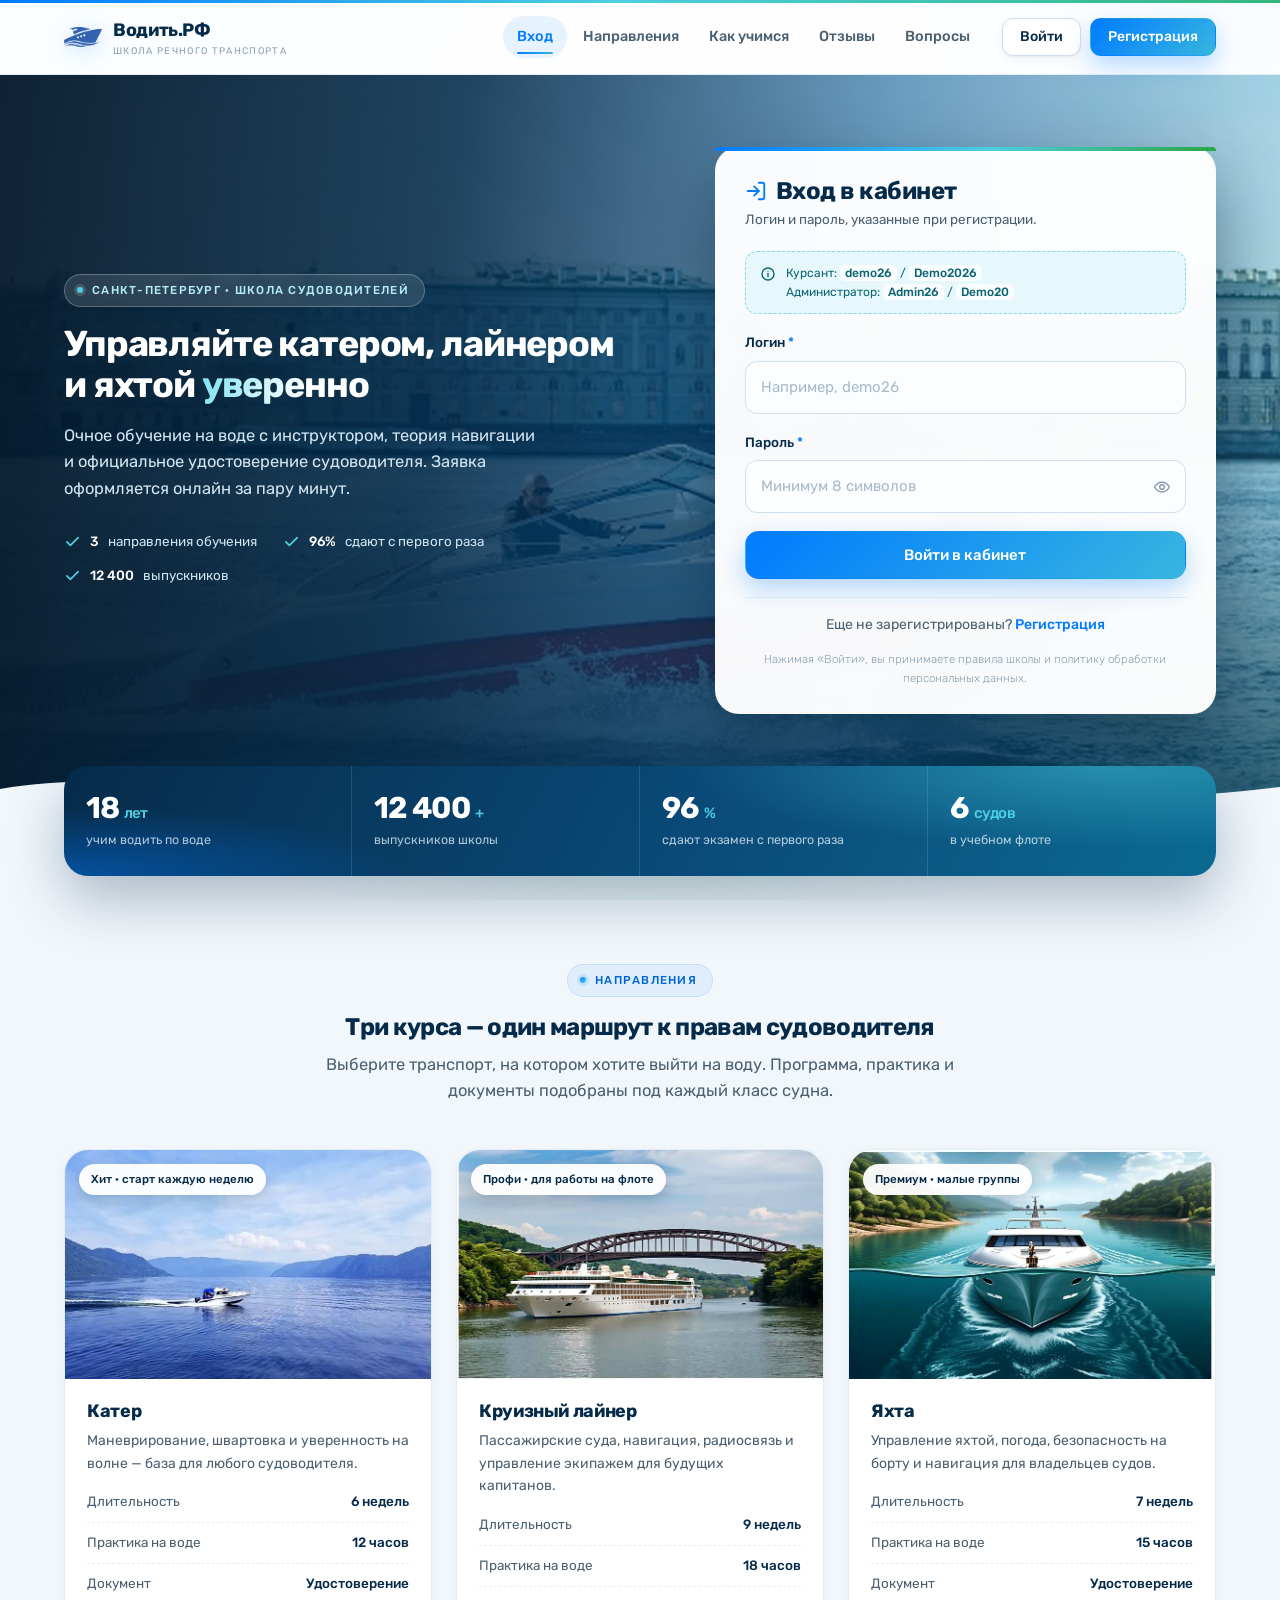
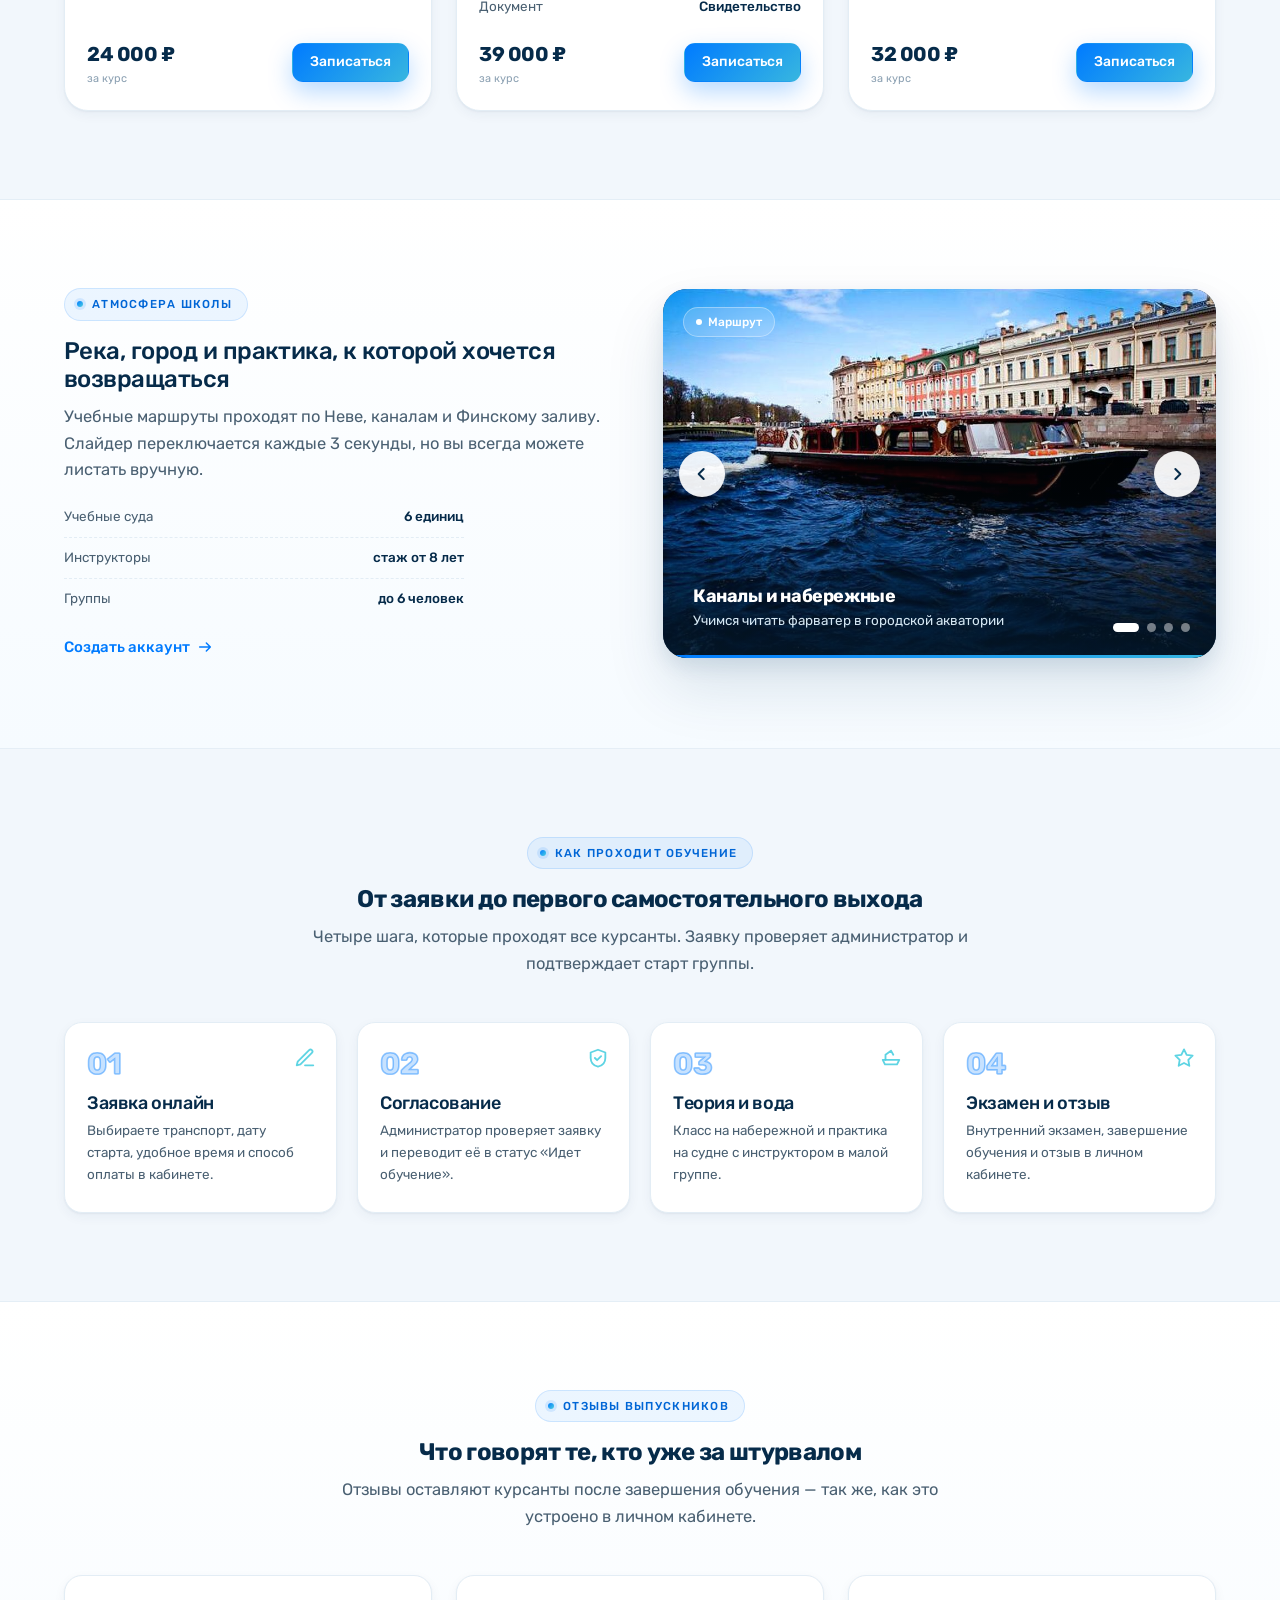
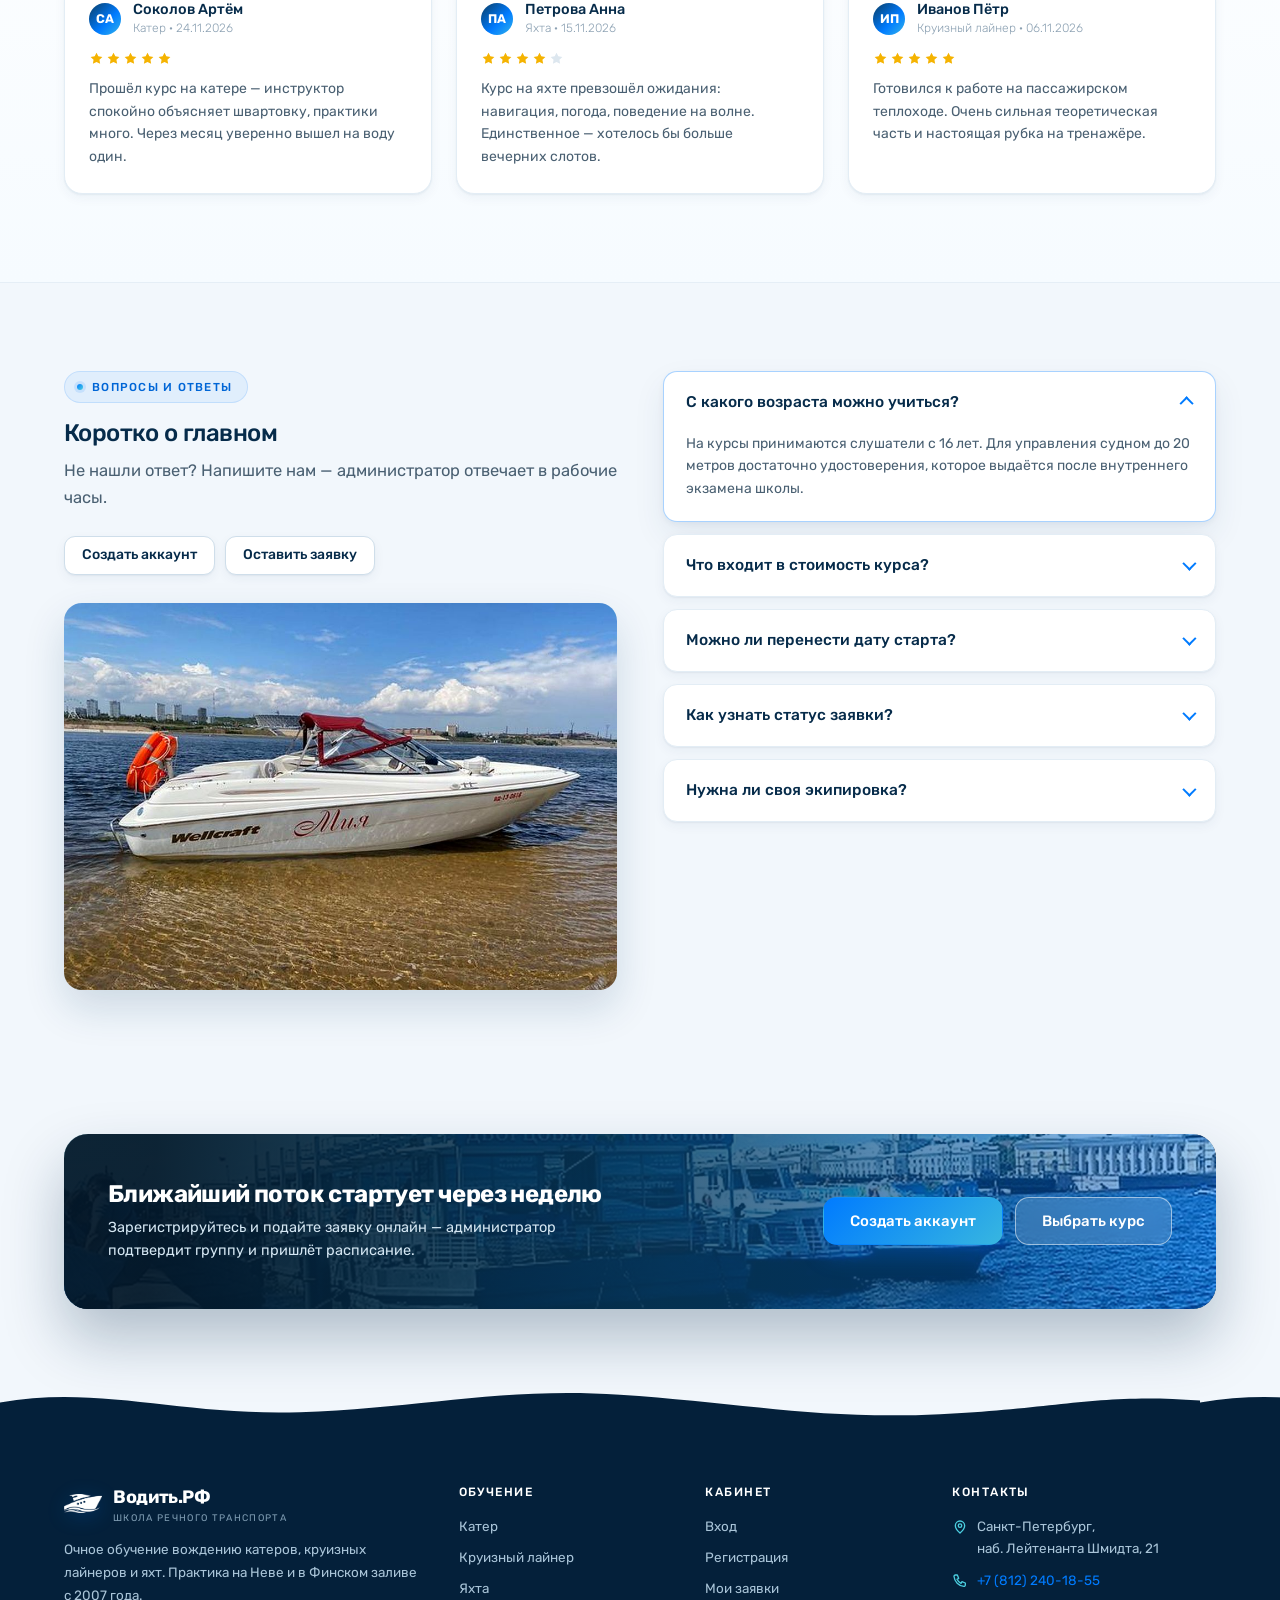
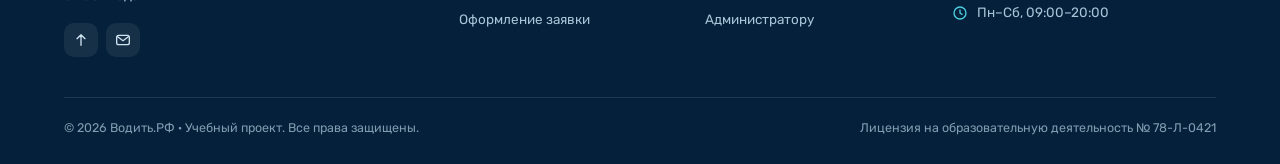
==== commit 28b91000: "Переделывает дизайн: новые фото, единая сетка, исправления JS Co-authored-by: arena-agent <297053741" ====
--- a/vodit-rf/index.html
+++ b/vodit-rf/index.html
@@ -3,11 +3,13 @@
 <head>
   <meta charset="UTF-8">
   <meta name="viewport" content="width=device-width, initial-scale=1">
-  <title>Вход — Водить.РФ · школа вождения речного транспорта</title>
-  <meta name="description" content="Вход в личный кабинет школы «Водить.РФ». Курсы вождения катера, круизного лайнера и яхты: заявки на обучение, статусы и отзывы.">
+  <title>Водить.РФ — вход в личный кабинет школы речного транспорта</title>
+  <meta name="description" content="Вход в личный кабинет школы «Водить.РФ». Курсы вождения катера, круизного лайнера и яхты: заявки на обучение, статусы и отзывы выпускников.">
   <meta name="theme-color" content="#007BFF">
   <link rel="icon" href="img/favicon.png" type="image/png">
   <link rel="apple-touch-icon" href="img/favicon.png">
+  <link rel="preload" href="fonts/rubik-cyrillic-400-normal.woff2" as="font" type="font/woff2" crossorigin>
+  <link rel="preload" href="img/hero.jpg" as="image">
   <link rel="stylesheet" href="css/style.css">
 </head>
 <body data-page="login">
@@ -16,7 +18,7 @@
   <header class="site-header">
     <div class="container site-header__inner">
       <a class="brand" href="index.html" aria-label="Водить.РФ — на главную">
-        <img src="img/logo.png" alt="" width="40" height="30" decoding="async">
+        <img src="img/logo.png" alt="" width="38" height="30" decoding="async">
         <span>Водить.РФ<small>школа речного транспорта</small></span>
       </a>
 
@@ -26,8 +28,7 @@
           <li><a class="nav__link" href="#courses">Направления</a></li>
           <li><a class="nav__link" href="#how">Как учимся</a></li>
           <li><a class="nav__link" href="#reviews">Отзывы</a></li>
-          <li><a class="nav__link" href="account.html">Кабинет</a></li>
-          <li><a class="nav__link" href="request.html">Заявка</a></li>
+          <li><a class="nav__link" href="#faq">Вопросы</a></li>
         </ul>
       </nav>
 
@@ -41,82 +42,85 @@
   </header>
 
   <main id="main">
-    <div class="auth">
-      <aside class="auth__aside">
-        <img src="img/auth-photo.jpg" alt="Теплоход идёт по Неве мимо Ростральных колонн" width="870" height="1160" fetchpriority="high" decoding="async">
-        <span class="badge badge--white" style="align-self:flex-start;margin-bottom:auto">Личный кабинет курсанта</span>
-        <h2>Ваши заявки, статусы и отзывы — в одном месте</h2>
-        <p>Войдите, чтобы видеть историю обучения, следить за согласованием заявок и оставлять отзывы после выпуска.</p>
-        <div class="hero__facts">
-          <span class="hero__fact">
-            <svg viewBox="0 0 24 24" fill="none" stroke="currentColor" stroke-width="2.2" stroke-linecap="round" stroke-linejoin="round" aria-hidden="true"><path d="m4 12.5 5 5L20 6.5"/></svg>
-            История заявок
-          </span>
-          <span class="hero__fact">
-            <svg viewBox="0 0 24 24" fill="none" stroke="currentColor" stroke-width="2.2" stroke-linecap="round" stroke-linejoin="round" aria-hidden="true"><path d="m4 12.5 5 5L20 6.5"/></svg>
-            Отзывы о курсах
-          </span>
-          <span class="hero__fact">
-            <svg viewBox="0 0 24 24" fill="none" stroke="currentColor" stroke-width="2.2" stroke-linecap="round" stroke-linejoin="round" aria-hidden="true"><path d="m4 12.5 5 5L20 6.5"/></svg>
-            Запись за 2 минуты
-          </span>
-        </div>
-      </aside>
-
-      <div class="auth__panel">
-        <div class="auth-card">
-          <nav class="breadcrumbs" aria-label="Хлебные крошки">
-            <a href="index.html">Водить.РФ</a><span class="sep">/</span><span>Вход</span>
-          </nav>
-
-          <div class="auth-card__head">
-            <h1>Вход в кабинет</h1>
-            <p>Введите логин и пароль, указанные при регистрации.</p>
-          </div>
-
-          <div class="demo-hint">
-            <svg viewBox="0 0 24 24" fill="none" stroke="currentColor" stroke-width="2" stroke-linecap="round" stroke-linejoin="round" aria-hidden="true"><circle cx="12" cy="12" r="9"/><path d="M12 11v5"/><path d="M12 7.6h.01"/></svg>
-            <span>Демо-доступ курсанта: <code>demo26</code> / <code>Demo2026</code><br>Администратор: <code>Admin26</code> / <code>Demo20</code></span>
-          </div>
-
-          <div class="demo-hint" data-already-auth hidden style="background:var(--green-soft);border-color:rgba(40,167,69,.45);color:#1c7a33">
-            <svg viewBox="0 0 24 24" fill="none" stroke="currentColor" stroke-width="2.2" stroke-linecap="round" stroke-linejoin="round" aria-hidden="true"><path d="m4 12.5 5 5L20 6.5"/></svg>
-            <span>Вы уже вошли как <b data-already-who>курсант</b>.<br><a href="account.html" data-already-link>Перейти в кабинет →</a></span>
-          </div>
-
-          <form id="loginForm" novalidate>
-            <div class="field">
-              <label class="field__label" for="loginLogin">Логин <span class="req">*</span></label>
-              <input class="input" id="loginLogin" name="login" type="text" placeholder="Например, demo26" autocomplete="username" data-rule="login" required>
-              <span class="error-text" role="alert"></span>
-            </div>
-
-            <div class="field">
-              <label class="field__label" for="loginPassword">Пароль <span class="req">*</span></label>
-              <div class="input-wrap">
-                <input class="input" id="loginPassword" name="password" type="password" placeholder="Минимум 8 символов" autocomplete="current-password" required>
-                <button class="input-wrap__btn" type="button" data-toggle-password="loginPassword" aria-label="Показать пароль">
-                  <svg viewBox="0 0 24 24" fill="none" stroke="currentColor" stroke-width="2" stroke-linecap="round" stroke-linejoin="round" aria-hidden="true"><path d="M2.2 12S5.6 5.5 12 5.5 21.8 12 21.8 12 18.4 18.5 12 18.5 2.2 12 2.2 12Z"/><circle cx="12" cy="12" r="3.1"/></svg>
-                </button>
-              </div>
-              <span class="error-text" role="alert"></span>
-            </div>
-
-            <div class="form-actions">
-              <button class="btn btn--primary btn--block" type="submit">Войти в кабинет</button>
-            </div>
-          </form>
-
-          <p class="auth-switch">Еще не зарегистрированы? <a href="register.html">Регистрация</a></p>
-          <p class="form-note">Нажимая «Войти», вы принимаете правила школы и политику обработки персональных данных.</p>
-        </div>
-      </div>
-    </div>
-
-
-    <!-- Цифры школы -->
+    <!-- ГЕРОЙ + ФОРМА ВХОДА -->
+    <section class="hero">
+      <img class="hero__bg" src="img/hero.jpg" srcset="img/hero-960.jpg 960w, img/hero.jpg 1920w" sizes="100vw" alt="Катер идёт по Неве на фоне набережной Санкт-Петербурга" width="1920" height="1080" fetchpriority="high" decoding="async">
+      <div class="container">
+        <div class="hero__inner">
+          <div class="hero__copy">
+            <span class="eyebrow">Санкт-Петербург · школа судоводителей</span>
+            <h1>Управляйте катером, лайнером и яхтой <em>уверенно</em></h1>
+            <p class="hero__lead">Очное обучение на воде с инструктором, теория навигации и официальное удостоверение судоводителя. Заявка оформляется онлайн за пару минут.</p>
+            <div class="hero__facts">
+              <span class="hero__fact">
+                <svg viewBox="0 0 24 24" fill="none" stroke="currentColor" stroke-width="2.4" stroke-linecap="round" stroke-linejoin="round" aria-hidden="true"><path d="m4 12.5 5 5L20 6.5"/></svg>
+                <b>3</b> направления обучения
+              </span>
+              <span class="hero__fact">
+                <svg viewBox="0 0 24 24" fill="none" stroke="currentColor" stroke-width="2.4" stroke-linecap="round" stroke-linejoin="round" aria-hidden="true"><path d="m4 12.5 5 5L20 6.5"/></svg>
+                <b>96%</b> сдают с первого раза
+              </span>
+              <span class="hero__fact">
+                <svg viewBox="0 0 24 24" fill="none" stroke="currentColor" stroke-width="2.4" stroke-linecap="round" stroke-linejoin="round" aria-hidden="true"><path d="m4 12.5 5 5L20 6.5"/></svg>
+                <b>12 400</b> выпускников
+              </span>
+            </div>
+          </div>
+
+          <div class="login-card">
+            <h2>
+              <svg viewBox="0 0 24 24" width="22" height="22" fill="none" stroke="#007BFF" stroke-width="2" stroke-linecap="round" stroke-linejoin="round" aria-hidden="true"><path d="M15 3h4a2 2 0 0 1 2 2v14a2 2 0 0 1-2 2h-4"/><path d="m10 17 5-5-5-5"/><path d="M15 12H3"/></svg>
+              Вход в кабинет
+            </h2>
+            <p class="login-card__sub">Логин и пароль, указанные при регистрации.</p>
+
+            <div class="demo-hint">
+              <svg viewBox="0 0 24 24" fill="none" stroke="currentColor" stroke-width="2" stroke-linecap="round" stroke-linejoin="round" aria-hidden="true"><circle cx="12" cy="12" r="9"/><path d="M12 11v5"/><path d="M12 7.6h.01"/></svg>
+              <span>Курсант: <code>demo26</code> / <code>Demo2026</code><br>Администратор: <code>Admin26</code> / <code>Demo20</code></span>
+            </div>
+
+            <div class="demo-hint demo-hint--ok" data-already-auth hidden>
+              <svg viewBox="0 0 24 24" fill="none" stroke="currentColor" stroke-width="2.4" stroke-linecap="round" stroke-linejoin="round" aria-hidden="true"><path d="m4 12.5 5 5L20 6.5"/></svg>
+              <span>Вы уже вошли как <b data-already-who>курсант</b>.<br><a href="account.html" data-already-link>Перейти в кабинет →</a></span>
+            </div>
+
+            <form id="loginForm" novalidate>
+              <div class="field">
+                <label class="field__label" for="loginLogin">Логин <span class="req">*</span></label>
+                <input class="input" id="loginLogin" name="login" type="text" placeholder="Например, demo26" autocomplete="username" data-rule="login" required>
+                <span class="error-text" role="alert"></span>
+              </div>
+
+              <div class="field">
+                <label class="field__label" for="loginPassword">Пароль <span class="req">*</span></label>
+                <div class="input-wrap">
+                  <input class="input" id="loginPassword" name="password" type="password" placeholder="Минимум 8 символов" autocomplete="current-password" required>
+                  <button class="input-wrap__btn" type="button" data-toggle-password="loginPassword" aria-label="Показать пароль">
+                    <svg viewBox="0 0 24 24" fill="none" stroke="currentColor" stroke-width="2" stroke-linecap="round" stroke-linejoin="round" aria-hidden="true"><path d="M2.2 12S5.6 5.5 12 5.5 21.8 12 21.8 12 18.4 18.5 12 18.5 2.2 12 2.2 12Z"/><circle cx="12" cy="12" r="3.1"/></svg>
+                  </button>
+                </div>
+                <span class="error-text" role="alert"></span>
+              </div>
+
+              <div class="form-actions">
+                <button class="btn btn--primary btn--block" type="submit">Войти в кабинет</button>
+              </div>
+            </form>
+
+            <p class="auth-switch">Еще не зарегистрированы? <a href="register.html">Регистрация</a></p>
+            <p class="form-note">Нажимая «Войти», вы принимаете правила школы и политику обработки персональных данных.</p>
+          </div>
+        </div>
+      </div>
+
+      <svg class="hero__wave" viewBox="0 0 1440 62" preserveAspectRatio="none" aria-hidden="true" focusable="false">
+        <path fill="currentColor" d="M0 40c160-24 280 18 440 10s280-34 440-22 300 26 460 18c40-2 80-6 100-8v24H0Z"/>
+      </svg>
+    </section>
+
+    <!-- ЦИФРЫ -->
     <section class="stats-band" aria-label="Школа в цифрах">
-      <div class="container" style="padding-top:34px">
+      <div class="container">
         <div class="stats-band__card reveal">
           <div class="stats-band__item">
             <div class="stats-band__value"><b data-counter="18">0</b><span>лет</span></div>
@@ -137,7 +141,8 @@
         </div>
       </div>
     </section>
-    <!-- Направления -->
+
+    <!-- НАПРАВЛЕНИЯ -->
     <section class="section" id="courses">
       <div class="container">
         <div class="section__head section__head--center reveal">
@@ -149,12 +154,12 @@
         <div class="grid grid--3">
           <article class="transport-card reveal" data-transport="boat" style="--delay:0ms">
             <div class="transport-card__media">
-              <img src="img/transport-boat.jpg" alt="Катер на реке в ясный день" width="720" height="450" loading="lazy" decoding="async">
+              <img src="img/transport-boat.jpg" alt="Катер идёт по водохранилищу между горами" width="760" height="475" loading="lazy" decoding="async">
               <span class="transport-card__tag">Хит · старт каждую неделю</span>
             </div>
             <div class="transport-card__body">
               <h3>Катер</h3>
-              <p>Маневрирование, швартовка, расхождение и уверенность на волне — база для любого судоводителя.</p>
+              <p>Маневрирование, швартовка и уверенность на волне — база для любого судоводителя.</p>
               <ul class="spec-list">
                 <li><span>Длительность</span><b>6 недель</b></li>
                 <li><span>Практика на воде</span><b>12 часов</b></li>
@@ -169,12 +174,12 @@
 
           <article class="transport-card reveal" data-transport="liner" style="--delay:90ms">
             <div class="transport-card__media">
-              <img src="img/transport-liner.jpg" alt="Круизный лайнер проходит под мостом" width="720" height="450" loading="lazy" decoding="async">
-              <span class="transport-card__tag">Профи · для работы</span>
+              <img src="img/transport-liner.jpg" alt="Круизный лайнер проходит под арочным мостом" width="760" height="475" loading="lazy" decoding="async">
+              <span class="transport-card__tag">Профи · для работы на флоте</span>
             </div>
             <div class="transport-card__body">
               <h3>Круизный лайнер</h3>
-              <p>Пассажирские суда, навигация, радиосвязь и управление экипажем для тех, кто идёт работать на флот.</p>
+              <p>Пассажирские суда, навигация, радиосвязь и управление экипажем для будущих капитанов.</p>
               <ul class="spec-list">
                 <li><span>Длительность</span><b>9 недель</b></li>
                 <li><span>Практика на воде</span><b>18 часов</b></li>
@@ -189,12 +194,12 @@
 
           <article class="transport-card reveal" data-transport="yacht" style="--delay:180ms">
             <div class="transport-card__media">
-              <img src="img/transport-yacht.jpg" alt="Яхта идёт по заливу между зелёных берегов" width="720" height="450" loading="lazy" decoding="async">
+              <img src="img/transport-yacht.jpg" alt="Яхта идёт по изумрудной воде между зелёными берегами" width="760" height="475" loading="lazy" decoding="async">
               <span class="transport-card__tag">Премиум · малые группы</span>
             </div>
             <div class="transport-card__body">
               <h3>Яхта</h3>
-              <p>Управление яхтой, погода, безопасность на борту и навигация для владельцев собственных судов.</p>
+              <p>Управление яхтой, погода, безопасность на борту и навигация для владельцев судов.</p>
               <ul class="spec-list">
                 <li><span>Длительность</span><b>7 недель</b></li>
                 <li><span>Практика на воде</span><b>15 часов</b></li>
@@ -210,8 +215,112 @@
       </div>
     </section>
 
-    <!-- Отзывы -->
-    <section class="section section--surface" id="reviews">
+    <!-- СЛАЙДЕР -->
+    <section class="section section--soft">
+      <div class="container">
+        <div class="grid grid--2" style="align-items:center;gap:46px">
+          <div class="reveal">
+            <span class="eyebrow">Атмосфера школы</span>
+            <h2>Река, город и практика, к которой хочется возвращаться</h2>
+            <p class="lead" style="margin-bottom:22px">Учебные маршруты проходят по Неве, каналам и Финскому заливу. Слайдер переключается каждые 3 секунды, но вы всегда можете листать вручную.</p>
+            <ul class="spec-list" style="max-width:400px">
+              <li><span>Учебные суда</span><b>6 единиц</b></li>
+              <li><span>Инструкторы</span><b>стаж от 8 лет</b></li>
+              <li><span>Группы</span><b>до 6 человек</b></li>
+            </ul>
+            <div class="mt-24">
+              <a class="link-arrow" href="register.html">Создать аккаунт
+                <svg viewBox="0 0 24 24" fill="none" stroke="currentColor" stroke-width="2.2" stroke-linecap="round" stroke-linejoin="round" aria-hidden="true"><path d="M4 12h16M14 6l6 6-6 6"/></svg>
+              </a>
+            </div>
+          </div>
+
+          <div class="slider reveal" data-slider data-interval="3000" role="region" aria-roledescription="карусель" aria-label="Фотографии обучения">
+            <div class="slider__viewport">
+              <div class="slider__track">
+                <figure class="slider__slide">
+                  <img src="img/slide-1.jpg" alt="Катер у набережной Санкт-Петербурга" width="1000" height="667" decoding="async">
+                  <span class="badge badge--white slide-badge">Маршрут</span>
+                  <figcaption class="slider__caption">
+                    <h3>Каналы и набережные</h3>
+                    <p>Учимся читать фарватер в городской акватории</p>
+                  </figcaption>
+                </figure>
+                <figure class="slider__slide">
+                  <img src="img/slide-2.jpg" alt="Пассажирское судно на реке" width="1000" height="667" loading="lazy" decoding="async">
+                  <span class="badge badge--white slide-badge">Практика</span>
+                  <figcaption class="slider__caption">
+                    <h3>Большая вода</h3>
+                    <p>Выходы на Неву и в Финский залив с инструктором</p>
+                  </figcaption>
+                </figure>
+                <figure class="slider__slide">
+                  <img src="img/slide-3.jpg" alt="Круизный лайнер под мостом" width="1000" height="667" loading="lazy" decoding="async">
+                  <span class="badge badge--white slide-badge">Лайнеры</span>
+                  <figcaption class="slider__caption">
+                    <h3>Пассажирский флот</h3>
+                    <p>Практика на судне класса «река — море»</p>
+                  </figcaption>
+                </figure>
+                <figure class="slider__slide">
+                  <img src="img/slide-4.jpg" alt="Вид с носа деревянной лодки на закат" width="1000" height="667" loading="lazy" decoding="async">
+                  <span class="badge badge--white slide-badge">Флот школы</span>
+                  <figcaption class="slider__caption">
+                    <h3>Свои суда</h3>
+                    <p>Катера и яхты, подготовленные для занятий</p>
+                  </figcaption>
+                </figure>
+              </div>
+              <button class="slider__nav slider__nav--prev" type="button" aria-label="Предыдущий слайд">
+                <svg viewBox="0 0 24 24" fill="none" stroke="currentColor" stroke-width="2.4" stroke-linecap="round" stroke-linejoin="round" aria-hidden="true"><path d="m14 6-6 6 6 6"/></svg>
+              </button>
+              <button class="slider__nav slider__nav--next" type="button" aria-label="Следующий слайд">
+                <svg viewBox="0 0 24 24" fill="none" stroke="currentColor" stroke-width="2.4" stroke-linecap="round" stroke-linejoin="round" aria-hidden="true"><path d="m10 6 6 6-6 6"/></svg>
+              </button>
+              <div class="slider__dots"></div>
+              <div class="slider__progress" aria-hidden="true"></div>
+            </div>
+          </div>
+        </div>
+      </div>
+    </section>
+
+    <!-- ШАГИ -->
+    <section class="section" id="how">
+      <div class="container">
+        <div class="section__head section__head--center reveal">
+          <span class="eyebrow">Как проходит обучение</span>
+          <h2>От заявки до первого самостоятельного выхода</h2>
+          <p class="lead">Четыре шага, которые проходят все курсанты. Заявку проверяет администратор и подтверждает старт группы.</p>
+        </div>
+
+        <div class="steps">
+          <div class="step reveal" style="--delay:0ms">
+            <svg class="step__icon" viewBox="0 0 24 24" fill="none" stroke="currentColor" stroke-width="2" stroke-linecap="round" stroke-linejoin="round" aria-hidden="true"><path d="M12 20h9"/><path d="M16.5 3.5a2.1 2.1 0 0 1 3 3L7 19l-4 1 1-4Z"/></svg>
+            <h3>Заявка онлайн</h3>
+            <p>Выбираете транспорт, дату старта, удобное время и способ оплаты в кабинете.</p>
+          </div>
+          <div class="step reveal" style="--delay:90ms">
+            <svg class="step__icon" viewBox="0 0 24 24" fill="none" stroke="currentColor" stroke-width="2" stroke-linecap="round" stroke-linejoin="round" aria-hidden="true"><path d="M12 3l8 3v6c0 5-3.4 8.4-8 9.5C7.4 20.4 4 17 4 12V6l8-3Z"/><path d="m8.6 12 2.4 2.4 4.4-4.4"/></svg>
+            <h3>Согласование</h3>
+            <p>Администратор проверяет заявку и переводит её в статус «Идет обучение».</p>
+          </div>
+          <div class="step reveal" style="--delay:180ms">
+            <svg class="step__icon" viewBox="0 0 24 24" fill="none" stroke="currentColor" stroke-width="2" stroke-linecap="round" stroke-linejoin="round" aria-hidden="true"><path d="M3 14h18l-2.4 5H5.4L3 14Z"/><path d="M6 14V8.5L12 4l2.5 4.5"/></svg>
+            <h3>Теория и вода</h3>
+            <p>Класс на набережной и практика на судне с инструктором в малой группе.</p>
+          </div>
+          <div class="step reveal" style="--delay:270ms">
+            <svg class="step__icon" viewBox="0 0 24 24" fill="none" stroke="currentColor" stroke-width="2" stroke-linecap="round" stroke-linejoin="round" aria-hidden="true"><path d="M12 2.6l2.9 5.9 6.5.95-4.7 4.6 1.1 6.45L12 17.45 6.2 20.5l1.1-6.45-4.7-4.6 6.5-.95L12 2.6Z"/></svg>
+            <h3>Экзамен и отзыв</h3>
+            <p>Внутренний экзамен, завершение обучения и отзыв в личном кабинете.</p>
+          </div>
+        </div>
+      </div>
+    </section>
+
+    <!-- ОТЗЫВЫ -->
+    <section class="section section--soft" id="reviews">
       <div class="container">
         <div class="section__head section__head--center reveal">
           <span class="eyebrow">Отзывы выпускников</span>
@@ -222,45 +331,10 @@
       </div>
     </section>
 
-
-    <!-- Как проходит обучение -->
-    <section class="section section--surface" id="how">
-      <div class="container">
-        <div class="section__head reveal">
-          <span class="eyebrow">Как проходит обучение</span>
-          <h2>От заявки до первого самостоятельного выхода</h2>
-          <p class="lead">Четыре шага, которые проходят все курсанты школы. Заявку проверяет администратор и подтверждает старт группы.</p>
-        </div>
-
-        <div class="steps">
-          <div class="step reveal" style="--delay:0ms">
-            <svg class="step__icon" viewBox="0 0 24 24" fill="none" stroke="currentColor" stroke-width="2" stroke-linecap="round" stroke-linejoin="round" aria-hidden="true"><path d="M12 20h9"/><path d="M16.5 3.5a2.1 2.1 0 0 1 3 3L7 19l-4 1 1-4Z"/></svg>
-            <h3>Заявка онлайн</h3>
-            <p>Выбираете транспорт, дату старта, удобное время и способ оплаты в личном кабинете.</p>
-          </div>
-          <div class="step reveal" style="--delay:90ms">
-            <svg class="step__icon" viewBox="0 0 24 24" fill="none" stroke="currentColor" stroke-width="2" stroke-linecap="round" stroke-linejoin="round" aria-hidden="true"><path d="M12 3l8 3v6c0 5-3.4 8.4-8 9.5C7.4 20.4 4 17 4 12V6l8-3Z"/><path d="m8.6 12 2.4 2.4 4.4-4.4"/></svg>
-            <h3>Согласование</h3>
-            <p>Администратор проверяет заявку и переводит её в статус «Идет обучение».</p>
-          </div>
-          <div class="step reveal" style="--delay:180ms">
-            <svg class="step__icon" viewBox="0 0 24 24" fill="none" stroke="currentColor" stroke-width="2" stroke-linecap="round" stroke-linejoin="round" aria-hidden="true"><path d="M3 14h18l-2.4 5H5.4L3 14Z"/><path d="M6 14V8.5L12 4l2.5 4.5"/></svg>
-            <h3>Теория и вода</h3>
-            <p>Занятия в классе на набережной и практика на судне с инструктором в малой группе.</p>
-          </div>
-          <div class="step reveal" style="--delay:270ms">
-            <svg class="step__icon" viewBox="0 0 24 24" fill="none" stroke="currentColor" stroke-width="2" stroke-linecap="round" stroke-linejoin="round" aria-hidden="true"><path d="M12 2.6l2.9 5.9 6.5.95-4.7 4.6 1.1 6.45L12 17.45 6.2 20.5l1.1-6.45-4.7-4.6 6.5-.95L12 2.6Z"/></svg>
-            <h3>Экзамен и отзыв</h3>
-            <p>Сдаёте внутренний экзамен, администратор завершает обучение — и вы оставляете отзыв.</p>
-          </div>
-        </div>
-      </div>
-    </section>
-
-    <!-- Вопросы -->
+    <!-- FAQ -->
     <section class="section" id="faq">
       <div class="container">
-        <div class="grid grid--2" style="gap:44px;align-items:start">
+        <div class="grid grid--2" style="gap:46px;align-items:start">
           <div class="reveal">
             <span class="eyebrow">Вопросы и ответы</span>
             <h2>Коротко о главном</h2>
@@ -269,6 +343,7 @@
               <a class="btn btn--ghost btn--sm" href="register.html">Создать аккаунт</a>
               <a class="btn btn--ghost btn--sm" href="request.html">Оставить заявку</a>
             </div>
+            <img src="img/detail.jpg" alt="Скоростной катер на воде" width="1000" height="700" loading="lazy" decoding="async" style="margin-top:28px;border-radius:18px;box-shadow:0 18px 40px rgba(10,61,99,.16)">
           </div>
 
           <div class="faq reveal">
@@ -288,6 +363,10 @@
               <button class="faq__q" type="button" aria-expanded="false">Как узнать статус заявки?</button>
               <div class="faq__a"><div><p>Всё видно в личном кабинете: «Новая», «Идет обучение» или «Обучение завершено». Статус меняет администратор после проверки заявки.</p></div></div>
             </div>
+            <div class="faq__item">
+              <button class="faq__q" type="button" aria-expanded="false">Нужна ли своя экипировка?</button>
+              <div class="faq__a"><div><p>Нет. Спасательные жилеты и вся необходимая экипировка выдаются на занятии. С собой достаточно сменной обуви и одежды по погоде.</p></div></div>
+            </div>
           </div>
         </div>
       </div>
@@ -297,7 +376,7 @@
     <section class="section section--tight">
       <div class="container">
         <div class="cta-band reveal">
-          <img src="img/band.jpg" alt="Катера у причала на набережной" width="1280" height="560" loading="lazy" decoding="async">
+          <img src="img/band.jpg" alt="Катера у причала на набережной" width="1440" height="600" loading="lazy" decoding="async">
           <div class="cta-band__inner">
             <div>
               <h2>Ближайший поток стартует через неделю</h2>
@@ -305,7 +384,7 @@
             </div>
             <div class="cta-band__actions">
               <a class="btn btn--primary" href="register.html">Создать аккаунт</a>
-              <a class="btn btn--light" href="index.html#courses">Выбрать курс</a>
+              <a class="btn btn--light" href="#courses">Выбрать курс</a>
             </div>
           </div>
         </div>
@@ -318,7 +397,7 @@
       <div class="footer-grid">
         <div>
           <a class="brand" href="index.html">
-            <img src="img/logo-white.png" alt="" width="40" height="30" loading="lazy" decoding="async">
+            <img src="img/logo-white.png" alt="" width="38" height="30" loading="lazy" decoding="async">
             <span>Водить.РФ<small>школа речного транспорта</small></span>
           </a>
           <p>Очное обучение вождению катеров, круизных лайнеров и яхт. Практика на Неве и в Финском заливе с 2007 года.</p>
--- a/vodit-rf/css/style.css
+++ b/vodit-rf/css/style.css
@@ -1,11 +1,11 @@
 /* ============================================================
-   Водить.РФ — Школа вождения речного транспорта
-   Единый файл стилей (дизайн-система по брендбуку)
+   Водить.РФ — школа вождения речного транспорта
+   style.css — единственный файл стилей
    Палитра: #007BFF · #4CCFE0 · #FFFFFF · #28A745 · #6C757D
-   Шрифт: Rubik (локально, woff2)
+   Шрифт: Rubik (локально, папка fonts/)
    ============================================================ */
 
-/* ---------- 1. Шрифты: Rubik из папки fonts/ ---------- */
+/* ---------- 01. Шрифты ---------- */
 @font-face {
   font-family: "Rubik";
   font-style: normal;
@@ -79,45 +79,51 @@
     U+2212, U+2215, U+FEFF, U+FFFD;
 }
 
-/* ---------- 2. Токены ---------- */
+/* ---------- 02. Токены ---------- */
 :root {
-  /* Бренд */
   --blue: #007bff;
-  --blue-dark: #0066d6;
-  --blue-deep: #0a3d63;
+  --blue-600: #0066d6;
+  --blue-700: #0a4c8a;
   --navy: #062b4a;
+  --navy-soft: #0a3d63;
   --aqua: #4ccfe0;
-  --aqua-soft: #e7f8fb;
+  --aqua-100: #e6f8fb;
   --green: #28a745;
-  --green-soft: #e8f7ec;
+  --green-100: #e8f7ec;
   --gray: #6c757d;
-  --white: #ffffff;
+  --white: #fff;
 
-  /* Нейтральные */
-  --bg: #f4f8fc;
-  --surface: #ffffff;
-  --line: #e2ebf3;
-  --text: #10263a;
-  --text-soft: #566b7f;
-  --text-mute: #8ba0b2;
+  --ink: #0f2637;
+  --ink-2: #4a6072;
+  --ink-3: #8ba0b2;
+  --line: #e3edf5;
+  --line-strong: #cfdeea;
+  --bg: #f2f7fc;
+  --surface: #fff;
 
-  /* Эффекты */
-  --radius-sm: 10px;
-  --radius: 16px;
-  --radius-lg: 24px;
-  --shadow-xs: 0 1px 2px rgba(10, 61, 99, 0.06);
-  --shadow-sm: 0 4px 14px rgba(10, 61, 99, 0.07);
-  --shadow: 0 12px 34px rgba(10, 61, 99, 0.1);
-  --shadow-lg: 0 24px 60px rgba(6, 43, 74, 0.16);
-  --ring: 0 0 0 4px rgba(0, 123, 255, 0.16);
-  --grad-sea: linear-gradient(135deg, #0a3d63 0%, #007bff 62%, #4ccfe0 130%);
-  --grad-aqua: linear-gradient(135deg, #007bff 0%, #4ccfe0 100%);
+  --grad-brand: linear-gradient(135deg, #0a3d63 0%, #007bff 58%, #4ccfe0 120%);
+  --grad-cta: linear-gradient(135deg, #007bff, #37b6e0);
+  --grad-text: linear-gradient(100deg, #7ee3f0 0%, #ffffff 62%);
+
+  --r-xs: 10px;
+  --r-sm: 14px;
+  --r-md: 18px;
+  --r-lg: 24px;
+  --r-xl: 32px;
+  --r-full: 999px;
+
+  --sh-1: 0 1px 2px rgba(10, 61, 99, 0.06), 0 4px 12px rgba(10, 61, 99, 0.05);
+  --sh-2: 0 2px 6px rgba(10, 61, 99, 0.06), 0 14px 32px rgba(10, 61, 99, 0.08);
+  --sh-3: 0 8px 20px rgba(10, 61, 99, 0.1), 0 30px 60px rgba(10, 61, 99, 0.12);
+  --sh-brand: 0 10px 24px rgba(0, 123, 255, 0.28);
+  --ring: 0 0 0 4px rgba(0, 123, 255, 0.15);
+
   --ease: cubic-bezier(0.22, 0.61, 0.36, 1);
-  --header-h: 76px;
-  --container: 1180px;
+  --header-h: 74px;
+  --wrap: 1200px;
 }
 
-/* ---------- 3. Сброс и база ---------- */
+/* ---------- 03. Сброс ---------- */
 *,
 *::before,
 *::after {
@@ -126,27 +132,47 @@
 html {
   -webkit-text-size-adjust: 100%;
   scroll-behavior: smooth;
-  scroll-padding-top: calc(var(--header-h) + 16px);
+  scroll-padding-top: calc(var(--header-h) + 18px);
 }
 body {
   margin: 0;
   font-family: "Rubik", "Segoe UI", system-ui, -apple-system, sans-serif;
   font-size: 16px;
-  line-height: 1.6;
-  color: var(--text);
+  line-height: 1.62;
+  color: var(--ink);
   background: var(--bg);
   -webkit-font-smoothing: antialiased;
-  text-rendering: optimizeLegibility;
   overflow-x: hidden;
 }
+body::before {
+  content: "";
+  position: fixed;
+  inset: 0;
+  z-index: -1;
+  pointer-events: none;
+  background: radial-gradient(56% 42% at 6% -6%, rgba(76, 207, 224, 0.2), transparent 62%),
+    radial-gradient(46% 38% at 98% 0%, rgba(0, 123, 255, 0.14), transparent 60%),
+    radial-gradient(44% 34% at 50% 106%, rgba(40, 167, 69, 0.08), transparent 66%);
+}
 img,
-svg,
-video {
+svg {
   display: block;
   max-width: 100%;
 }
 img {
   height: auto;
+}
+.hero__bg,
+.auth__aside img,
+.transport-card__media img,
+.slider__slide img,
+.summary__media img,
+.account-hero img,
+.cta-band > img {
+  background: #dceaf4;
+}
+img[data-broken="true"] {
+  visibility: hidden;
 }
 a {
   color: var(--blue);
@@ -154,7 +180,7 @@
   transition: color 0.2s var(--ease);
 }
 a:hover {
-  color: var(--blue-dark);
+  color: var(--blue-600);
 }
 button,
 input,
@@ -184,13 +210,13 @@
 h2,
 h3,
 h4 {
-  margin: 0 0 0.5em;
-  line-height: 1.22;
-  letter-spacing: -0.015em;
+  margin: 0 0 0.45em;
+  color: var(--navy);
   font-weight: 700;
-  color: var(--navy);
-}
-/* Размеры по руководству по стилю */
+  line-height: 1.18;
+  letter-spacing: -0.022em;
+}
+/* размеры по брендбуку */
 h1 {
   font-size: 36px;
 }
@@ -202,18 +228,19 @@
   font-size: 18px;
   font-weight: 500;
 }
-.small,
-.text-sm {
-  font-size: 14px;
+small {
+  font-size: 12px;
+  font-weight: 300;
 }
 .xs {
   font-size: 12px;
   font-weight: 300;
-  color: var(--text-mute);
+  color: var(--ink-3);
 }
 :focus-visible {
   outline: 3px solid var(--aqua);
   outline-offset: 2px;
+  border-radius: 6px;
 }
 ::selection {
   background: rgba(0, 123, 255, 0.18);
@@ -221,55 +248,56 @@
 [hidden] {
   display: none !important;
 }
+.skip-link {
+  position: fixed;
+  left: 16px;
+  top: -70px;
+  z-index: 300;
+  padding: 10px 18px;
+  border-radius: var(--r-sm);
+  background: var(--blue);
+  color: #fff;
+  font-weight: 500;
+  transition: top 0.2s var(--ease);
+}
+.skip-link:focus {
+  top: 14px;
+  color: #fff;
+}
 
-/* ---------- 4. Каркас ---------- */
+/* ---------- 04. Каркас ---------- */
 .container {
   width: 100%;
-  max-width: var(--container);
+  max-width: var(--wrap);
   margin-inline: auto;
   padding-inline: 24px;
 }
 .section {
-  padding: 84px 0;
+  padding: 88px 0;
 }
 .section--tight {
   padding: 56px 0;
 }
-.section--surface {
-  background: var(--surface);
+.section--soft {
+  background: linear-gradient(180deg, #fff 0%, #f6fbff 100%);
+  border-block: 1px solid rgba(227, 237, 245, 0.9);
 }
 .section__head {
-  max-width: 640px;
-  margin-bottom: 40px;
+  max-width: 660px;
+  margin-bottom: 44px;
 }
 .section__head--center {
   margin-inline: auto;
   text-align: center;
 }
-.eyebrow {
-  display: inline-flex;
-  align-items: center;
-  gap: 8px;
-  margin-bottom: 14px;
-  font-size: 12px;
-  font-weight: 500;
-  letter-spacing: 0.14em;
-  text-transform: uppercase;
-  color: var(--blue);
-}
-.eyebrow::before {
-  content: "";
-  width: 22px;
-  height: 2px;
-  border-radius: 2px;
-  background: var(--grad-aqua);
-}
-.section__head--center .eyebrow::before {
-  display: none;
+.section__head h2 {
+  font-size: 24px;
+  font-weight: 700;
+  letter-spacing: -0.028em;
 }
 .lead {
-  font-size: 17px;
-  color: var(--text-soft);
+  font-size: 16.5px;
+  color: var(--ink-2);
 }
 .grid {
   display: grid;
@@ -284,197 +312,48 @@
 .grid--4 {
   grid-template-columns: repeat(4, minmax(0, 1fr));
 }
-.skip-link {
-  position: absolute;
-  left: 16px;
-  top: -60px;
-  z-index: 200;
-  padding: 10px 18px;
-  border-radius: var(--radius-sm);
-  background: var(--blue);
-  color: #fff;
-  font-weight: 500;
-  transition: top 0.2s var(--ease);
-}
-.skip-link:focus {
-  top: 12px;
-  color: #fff;
+.mt-8 {
+  margin-top: 8px;
+}
+.mt-12 {
+  margin-top: 12px;
+}
+.mt-16 {
+  margin-top: 16px;
+}
+.mt-24 {
+  margin-top: 24px;
+}
+.center {
+  text-align: center;
+}
+.muted {
+  color: var(--ink-2);
 }
 
-/* ---------- 5. Шапка ---------- */
-.site-header {
-  position: sticky;
-  top: 0;
-  z-index: 90;
-  background: rgba(255, 255, 255, 0.86);
-  backdrop-filter: blur(14px);
-  -webkit-backdrop-filter: blur(14px);
-  border-bottom: 1px solid rgba(226, 235, 243, 0.9);
-  transition: box-shadow 0.25s var(--ease), background 0.25s var(--ease);
-}
-.site-header.is-scrolled {
-  box-shadow: 0 8px 26px rgba(10, 61, 99, 0.1);
-  background: rgba(255, 255, 255, 0.95);
-}
-.site-header__inner {
-  display: flex;
-  align-items: center;
-  gap: 20px;
-  min-height: var(--header-h);
-}
-.brand {
-  display: inline-flex;
-  align-items: center;
-  gap: 10px;
-  font-weight: 700;
-  font-size: 18px;
-  color: var(--navy);
-  letter-spacing: -0.02em;
-  flex-shrink: 0;
-}
-.brand:hover {
-  color: var(--blue);
-}
-.brand img {
-  width: 40px;
-  height: 30px;
-  object-fit: contain;
-}
-.brand span small {
-  display: block;
-  font-size: 10px;
-  font-weight: 400;
-  letter-spacing: 0.12em;
-  text-transform: uppercase;
-  color: var(--text-mute);
-  line-height: 1;
-}
-.nav {
-  margin-left: auto;
-}
-.nav__list {
-  display: flex;
-  align-items: center;
-  gap: 4px;
-}
-.nav__link {
+/* ---------- 05. Кнопки ---------- */
+.btn {
   position: relative;
-  display: inline-block;
-  padding: 9px 14px;
-  border-radius: 999px;
-  font-size: 15px;
-  font-weight: 500;
-  color: var(--text-soft);
-  transition: color 0.2s var(--ease), background 0.2s var(--ease);
-}
-.nav__link:hover,
-.nav__link.is-active {
-  color: var(--blue);
-  background: rgba(0, 123, 255, 0.07);
-}
-.header-actions {
-  display: flex;
-  align-items: center;
-  gap: 10px;
-}
-.header-user {
-  display: inline-flex;
-  align-items: center;
-  gap: 10px;
-  padding: 6px 14px 6px 6px;
-  border: 1px solid var(--line);
-  border-radius: 999px;
-  background: #fff;
-  font-size: 14px;
-  font-weight: 500;
-  color: var(--navy);
-  transition: border-color 0.2s var(--ease), box-shadow 0.2s var(--ease);
-}
-.header-user:hover {
-  border-color: rgba(0, 123, 255, 0.4);
-  box-shadow: var(--shadow-xs);
-  color: var(--navy);
-}
-.avatar {
-  display: grid;
-  place-items: center;
-  width: 32px;
-  height: 32px;
-  border-radius: 50%;
-  background: var(--grad-aqua);
-  color: #fff;
-  font-size: 13px;
-  font-weight: 700;
-  flex-shrink: 0;
-}
-.avatar--lg {
-  width: 64px;
-  height: 64px;
-  font-size: 22px;
-}
-.burger {
-  display: none;
-  width: 44px;
-  height: 44px;
-  border-radius: 12px;
-  border: 1px solid var(--line);
-  background: #fff;
-  place-items: center;
-}
-.burger span {
-  display: block;
-  width: 20px;
-  height: 2px;
-  border-radius: 2px;
-  background: var(--navy);
-  transition: transform 0.25s var(--ease), opacity 0.2s var(--ease);
-  position: relative;
-}
-.burger span::before,
-.burger span::after {
-  content: "";
-  position: absolute;
-  left: 0;
-  width: 20px;
-  height: 2px;
-  border-radius: 2px;
-  background: var(--navy);
-  transition: transform 0.25s var(--ease);
-}
-.burger span::before {
-  top: -6px;
-}
-.burger span::after {
-  top: 6px;
-}
-.burger[aria-expanded="true"] span {
-  background: transparent;
-}
-.burger[aria-expanded="true"] span::before {
-  transform: translateY(6px) rotate(45deg);
-}
-.burger[aria-expanded="true"] span::after {
-  transform: translateY(-6px) rotate(-45deg);
-}
-
-/* ---------- 6. Кнопки ---------- */
-.btn {
   display: inline-flex;
   align-items: center;
   justify-content: center;
   gap: 9px;
-  padding: 13px 24px;
-  border-radius: 12px;
+  padding: 14px 26px;
+  border: 1px solid transparent;
+  border-radius: var(--r-sm);
   font-size: 15px;
   font-weight: 500;
   line-height: 1.2;
   text-align: center;
   white-space: nowrap;
-  border: 1px solid transparent;
-  transition: transform 0.18s var(--ease), box-shadow 0.22s var(--ease),
-    background 0.22s var(--ease), color 0.22s var(--ease),
-    border-color 0.22s var(--ease);
-  will-change: transform;
+  overflow: hidden;
+  transition: transform 0.18s var(--ease), box-shadow 0.24s var(--ease),
+    background 0.24s var(--ease), color 0.24s var(--ease), border-color 0.24s var(--ease);
+}
+.btn svg {
+  width: 18px;
+  height: 18px;
+  flex-shrink: 0;
 }
 .btn:active {
   transform: translateY(1px) scale(0.995);
@@ -486,38 +365,48 @@
   transform: none;
   box-shadow: none;
 }
-.btn svg {
-  width: 18px;
-  height: 18px;
-  flex-shrink: 0;
-}
 .btn--primary {
-  background: var(--grad-aqua);
+  background: var(--grad-cta);
   color: #fff;
-  box-shadow: 0 10px 24px rgba(0, 123, 255, 0.28);
+  box-shadow: var(--sh-brand);
+}
+.btn--primary::before,
+.btn--success::before {
+  content: "";
+  position: absolute;
+  inset: 0 auto 0 -140%;
+  width: 52%;
+  background: linear-gradient(100deg, transparent, rgba(255, 255, 255, 0.45), transparent);
+  transform: skewX(-18deg);
+  transition: left 0.7s var(--ease);
+  pointer-events: none;
 }
 .btn--primary:hover {
   color: #fff;
-  box-shadow: 0 16px 32px rgba(0, 123, 255, 0.36);
   transform: translateY(-2px);
+  box-shadow: 0 16px 34px rgba(0, 123, 255, 0.36);
+}
+.btn--primary:hover::before,
+.btn--success:hover::before {
+  left: 145%;
 }
 .btn--ghost {
   background: #fff;
   color: var(--navy);
-  border-color: var(--line);
-  box-shadow: var(--shadow-xs);
+  border-color: var(--line-strong);
+  box-shadow: var(--sh-1);
 }
 .btn--ghost:hover {
   color: var(--blue);
   border-color: rgba(0, 123, 255, 0.45);
   transform: translateY(-2px);
-  box-shadow: var(--shadow-sm);
+  box-shadow: var(--sh-2);
 }
 .btn--light {
   background: rgba(255, 255, 255, 0.14);
-  border-color: rgba(255, 255, 255, 0.5);
+  border-color: rgba(255, 255, 255, 0.52);
   color: #fff;
-  backdrop-filter: blur(6px);
+  backdrop-filter: blur(8px);
 }
 .btn--light:hover {
   background: rgba(255, 255, 255, 0.24);
@@ -536,31 +425,34 @@
 .btn--danger {
   background: #d13a34;
   color: #fff;
-  box-shadow: 0 10px 24px rgba(209, 58, 52, 0.24);
+  box-shadow: 0 10px 24px rgba(209, 58, 52, 0.22);
 }
 .btn--danger:hover {
+  background: #bf2f29;
   color: #fff;
-  background: #bf2f29;
   transform: translateY(-2px);
 }
 .btn--sm {
-  padding: 9px 16px;
+  padding: 10px 17px;
   font-size: 14px;
-  border-radius: 10px;
+  border-radius: 11px;
 }
 .btn--block {
   width: 100%;
 }
 .btn--icon {
-  padding: 10px;
   width: 42px;
   height: 42px;
-  border-radius: 12px;
+  padding: 0;
+  border-radius: 11px;
+}
+.btn--icon svg {
+  width: 17px;
+  height: 17px;
 }
 .btn.is-loading {
   color: transparent !important;
   pointer-events: none;
-  position: relative;
 }
 .btn.is-loading::after {
   content: "";
@@ -582,26 +474,26 @@
 .link-arrow {
   display: inline-flex;
   align-items: center;
-  gap: 6px;
-  font-weight: 500;
+  gap: 7px;
   font-size: 15px;
+  font-weight: 500;
 }
 .link-arrow svg {
   width: 16px;
   height: 16px;
-  transition: transform 0.2s var(--ease);
+  transition: transform 0.22s var(--ease);
 }
 .link-arrow:hover svg {
   transform: translateX(4px);
 }
 
-/* ---------- 7. Бейджи, чипы ---------- */
+/* ---------- 06. Метки и чипы ---------- */
 .badge {
   display: inline-flex;
   align-items: center;
   gap: 6px;
   padding: 5px 12px;
-  border-radius: 999px;
+  border-radius: var(--r-full);
   font-size: 12px;
   font-weight: 500;
   line-height: 1.5;
@@ -613,17 +505,18 @@
   height: 6px;
   border-radius: 50%;
   background: currentColor;
+  flex-shrink: 0;
 }
 .badge--new {
   background: rgba(0, 123, 255, 0.12);
   color: #0064d0;
 }
 .badge--progress {
-  background: rgba(76, 207, 224, 0.2);
+  background: rgba(76, 207, 224, 0.22);
   color: #0a7c8c;
 }
 .badge--done {
-  background: var(--green-soft);
+  background: var(--green-100);
   color: #1c7a33;
 }
 .badge--neutral {
@@ -632,288 +525,253 @@
 }
 .badge--white {
   background: rgba(255, 255, 255, 0.16);
+  border: 1px solid rgba(255, 255, 255, 0.34);
   color: #fff;
-  border: 1px solid rgba(255, 255, 255, 0.32);
+  backdrop-filter: blur(6px);
 }
 .chip {
   display: inline-flex;
   align-items: center;
-  gap: 6px;
-  padding: 6px 13px;
-  border-radius: 999px;
-  background: #eef5fb;
-  color: var(--text-soft);
+  gap: 7px;
+  padding: 7px 13px;
+  border-radius: var(--r-full);
+  background: #eef6fc;
+  color: var(--ink-2);
   font-size: 13px;
   font-weight: 500;
+  white-space: nowrap;
 }
 .chip svg {
-  width: 14px;
-  height: 14px;
+  width: 15px;
+  height: 15px;
   color: var(--blue);
 }
+.eyebrow {
+  display: inline-flex;
+  max-width: 100%;
+  line-height: 1.45;
+  align-items: center;
+  gap: 9px;
+  margin-bottom: 16px;
+  padding: 7px 15px 7px 12px;
+  border: 1px solid rgba(0, 123, 255, 0.14);
+  border-radius: var(--r-full);
+  background: rgba(0, 123, 255, 0.07);
+  font-size: 11.5px;
+  font-weight: 500;
+  letter-spacing: 0.11em;
+  text-transform: uppercase;
+  color: var(--blue-600);
+}
+.eyebrow::before {
+  content: "";
+  width: 6px;
+  height: 6px;
+  border-radius: 50%;
+  background: linear-gradient(135deg, var(--blue), var(--aqua));
+  box-shadow: 0 0 0 3px rgba(0, 123, 255, 0.12);
+}
+.section__head--center .eyebrow {
+  margin-inline: auto;
+}
 
-/* ---------- 8. Карточки ---------- */
-.card {
-  background: var(--surface);
-  border: 1px solid var(--line);
-  border-radius: var(--radius-lg);
-  box-shadow: var(--shadow-xs);
-}
-.card--pad {
-  padding: 26px;
-}
-.card--hover {
-  transition: transform 0.28s var(--ease), box-shadow 0.28s var(--ease),
-    border-color 0.28s var(--ease);
-}
-.card--hover:hover {
-  transform: translateY(-4px);
-  box-shadow: var(--shadow);
-  border-color: rgba(0, 123, 255, 0.28);
-}
-.card__title {
-  margin-bottom: 6px;
+/* ---------- 07. Шапка ---------- */
+.site-header {
+  position: sticky;
+  top: 0;
+  z-index: 90;
+  background: rgba(255, 255, 255, 0.88);
+  backdrop-filter: blur(16px) saturate(1.2);
+  -webkit-backdrop-filter: blur(16px) saturate(1.2);
+  border-bottom: 1px solid rgba(227, 237, 245, 0.9);
+  transition: box-shadow 0.25s var(--ease), background 0.25s var(--ease);
+}
+.site-header::before {
+  content: "";
+  position: absolute;
+  inset: 0 0 auto;
+  height: 3px;
+  background: linear-gradient(90deg, var(--blue) 0%, var(--aqua) 48%, var(--green) 130%);
+}
+.site-header.is-scrolled {
+  background: rgba(255, 255, 255, 0.96);
+  box-shadow: 0 10px 30px rgba(10, 61, 99, 0.1);
+}
+.site-header__inner {
+  display: flex;
+  align-items: center;
+  gap: 18px;
+  min-height: var(--header-h);
+}
+.brand {
+  display: inline-flex;
+  align-items: center;
+  gap: 11px;
+  flex-shrink: 0;
   font-size: 18px;
-  font-weight: 500;
-}
-.muted {
-  color: var(--text-soft);
-}
-.divider {
-  height: 1px;
-  margin: 20px 0;
-  background: var(--line);
-}
-
-/* ---------- 9. Формы ---------- */
-.field {
-  margin-bottom: 18px;
-}
-.field__label {
+  font-weight: 700;
+  letter-spacing: -0.02em;
+  color: var(--navy);
+}
+.brand:hover {
+  color: var(--blue);
+}
+.brand img {
+  width: 38px;
+  height: 30px;
+  object-fit: contain;
+  background: none;
+  filter: drop-shadow(0 4px 10px rgba(0, 123, 255, 0.24));
+  transition: transform 0.3s var(--ease);
+}
+.brand:hover img {
+  transform: translateY(-1px) rotate(-2deg);
+}
+.brand span small {
   display: block;
-  margin-bottom: 7px;
+  font-size: 9.5px;
+  font-weight: 400;
+  letter-spacing: 0.14em;
+  text-transform: uppercase;
+  color: var(--ink-3);
+  line-height: 1.3;
+}
+.nav {
+  margin-left: auto;
+}
+.nav__list {
+  display: flex;
+  align-items: center;
+  gap: 2px;
+}
+.nav__link {
+  position: relative;
+  display: inline-block;
+  padding: 9px 14px;
+  border-radius: var(--r-full);
+  font-size: 14.5px;
+  font-weight: 500;
+  color: var(--ink-2);
+  transition: color 0.2s var(--ease), background 0.2s var(--ease);
+}
+.nav__link::after {
+  content: "";
+  position: absolute;
+  left: 14px;
+  right: 14px;
+  bottom: 4px;
+  height: 2px;
+  border-radius: 2px;
+  background: var(--grad-cta);
+  transform: scaleX(0);
+  transform-origin: left;
+  transition: transform 0.25s var(--ease);
+}
+.nav__link:hover {
+  color: var(--blue);
+  background: rgba(0, 123, 255, 0.06);
+}
+.nav__link.is-active {
+  color: var(--blue);
+  background: rgba(0, 123, 255, 0.09);
+}
+.nav__link.is-active::after,
+.nav__link:hover::after {
+  transform: scaleX(1);
+}
+.header-actions {
+  display: flex;
+  align-items: center;
+  gap: 9px;
+}
+.header-user {
+  display: inline-flex;
+  align-items: center;
+  gap: 10px;
+  padding: 5px 15px 5px 5px;
+  border: 1px solid var(--line-strong);
+  border-radius: var(--r-full);
+  background: #fff;
   font-size: 14px;
   font-weight: 500;
   color: var(--navy);
-}
-.field__label .req {
-  color: var(--blue);
-}
-.field__hint {
-  display: block;
-  margin-top: 6px;
-  font-size: 12px;
-  font-weight: 300;
-  color: var(--text-mute);
-}
-.input,
-.select,
-.textarea {
-  width: 100%;
-  padding: 13px 15px;
-  border: 1px solid var(--line);
-  border-radius: 12px;
-  background: #fbfdff;
-  font-size: 15px;
-  color: var(--text);
-  transition: border-color 0.2s var(--ease), box-shadow 0.2s var(--ease),
-    background 0.2s var(--ease);
-}
-.input::placeholder,
-.textarea::placeholder {
-  color: #a9bacb;
-}
-.input:hover,
-.select:hover,
-.textarea:hover {
-  border-color: #c9d9e6;
-}
-.input:focus,
-.select:focus,
-.textarea:focus {
-  outline: none;
-  background: #fff;
-  border-color: var(--blue);
-  box-shadow: var(--ring);
-}
-.textarea {
-  min-height: 110px;
-  resize: vertical;
-}
-.select {
-  appearance: none;
-  -webkit-appearance: none;
-  background-image: url("data:image/svg+xml,%3Csvg xmlns='http://www.w3.org/2000/svg' width='16' height='16' viewBox='0 0 24 24' fill='none' stroke='%236C757D' stroke-width='2.4' stroke-linecap='round' stroke-linejoin='round'%3E%3Cpath d='m6 9 6 6 6-6'/%3E%3C/svg%3E");
-  background-repeat: no-repeat;
-  background-position: right 14px center;
-  padding-right: 42px;
-  cursor: pointer;
-}
-.input-wrap {
-  position: relative;
-}
-.input-wrap .input {
-  padding-right: 46px;
-}
-.input-wrap__btn {
-  position: absolute;
-  top: 50%;
-  right: 8px;
-  transform: translateY(-50%);
+  transition: border-color 0.2s var(--ease), box-shadow 0.2s var(--ease);
+}
+.header-user:hover {
+  border-color: rgba(0, 123, 255, 0.45);
+  box-shadow: var(--sh-1);
+  color: var(--navy);
+}
+.avatar {
   display: grid;
   place-items: center;
-  width: 34px;
-  height: 34px;
-  border-radius: 9px;
-  color: var(--text-mute);
-  transition: color 0.2s var(--ease), background 0.2s var(--ease);
-}
-.input-wrap__btn:hover {
-  color: var(--blue);
-  background: rgba(0, 123, 255, 0.08);
-}
-.input-wrap__btn svg {
-  width: 18px;
-  height: 18px;
-}
-.field.has-error .input,
-.field.has-error .select,
-.field.has-error .textarea {
-  border-color: #e0443e;
-  background: #fff6f6;
-}
-.field.has-error .input:focus {
-  box-shadow: 0 0 0 4px rgba(224, 68, 62, 0.12);
-}
-.field.is-valid .input {
-  border-color: rgba(40, 167, 69, 0.6);
-}
-.error-text {
-  display: none;
-  margin-top: 6px;
+  width: 32px;
+  height: 32px;
+  border-radius: 50%;
+  background: var(--grad-brand);
+  color: #fff;
   font-size: 12.5px;
-  font-weight: 500;
-  color: #d13a34;
-  animation: shakeIn 0.32s var(--ease);
-}
-.field.has-error .error-text {
-  display: flex;
-  align-items: flex-start;
-  gap: 5px;
-}
-.error-text::before {
-  content: "!";
-  display: inline-grid;
-  place-items: center;
-  width: 13px;
-  height: 13px;
-  margin-top: 2px;
-  border-radius: 50%;
-  background: #d13a34;
-  color: #fff;
-  font-size: 9px;
   font-weight: 700;
   flex-shrink: 0;
 }
-@keyframes shakeIn {
-  0% {
-    opacity: 0;
-    transform: translateY(-4px);
-  }
-  60% {
-    transform: translateX(2px);
-  }
-  100% {
-    opacity: 1;
-    transform: none;
-  }
-}
-.form-grid {
-  display: grid;
-  grid-template-columns: repeat(2, minmax(0, 1fr));
-  gap: 0 18px;
-}
-.form-grid .field--full {
-  grid-column: 1 / -1;
-}
-.checkbox {
-  display: flex;
-  align-items: flex-start;
-  gap: 10px;
-  font-size: 13px;
-  color: var(--text-soft);
-  cursor: pointer;
-  line-height: 1.5;
-}
-.checkbox input {
-  width: 18px;
-  height: 18px;
-  margin: 1px 0 0;
-  accent-color: var(--blue);
-  flex-shrink: 0;
-  cursor: pointer;
-}
-.checkbox a {
-  font-weight: 500;
-}
-.form-note {
-  margin-top: 14px;
-  font-size: 12px;
-  font-weight: 300;
-  color: var(--text-mute);
-  text-align: center;
-}
-.form-actions {
-  margin-top: 8px;
-}
-.password-meter {
-  display: flex;
-  gap: 5px;
-  margin-top: 8px;
-}
-.password-meter i {
-  height: 4px;
-  flex: 1;
-  border-radius: 3px;
-  background: #e6eef5;
-  transition: background 0.25s var(--ease);
-}
-.password-meter[data-level="1"] i:nth-child(1) {
-  background: #e0443e;
-}
-.password-meter[data-level="2"] i:nth-child(-n + 2) {
-  background: #f0a92c;
-}
-.password-meter[data-level="3"] i {
-  background: var(--green);
-}
-.search {
+.avatar--lg {
+  width: 60px;
+  height: 60px;
+  font-size: 20px;
+}
+.burger {
+  display: none;
+  place-items: center;
+  width: 44px;
+  height: 44px;
+  border: 1px solid var(--line-strong);
+  border-radius: 12px;
+  background: #fff;
+}
+.burger span {
   position: relative;
-  flex: 1 1 220px;
-  min-width: 180px;
-}
-.search .input {
-  padding-left: 42px;
-}
-.search svg {
+  display: block;
+  width: 19px;
+  height: 2px;
+  border-radius: 2px;
+  background: var(--navy);
+  transition: background 0.2s var(--ease);
+}
+.burger span::before,
+.burger span::after {
+  content: "";
   position: absolute;
-  left: 14px;
-  top: 50%;
-  transform: translateY(-50%);
-  width: 17px;
-  height: 17px;
-  color: var(--text-mute);
-  pointer-events: none;
+  left: 0;
+  width: 19px;
+  height: 2px;
+  border-radius: 2px;
+  background: var(--navy);
+  transition: transform 0.25s var(--ease);
+}
+.burger span::before {
+  top: -6px;
+}
+.burger span::after {
+  top: 6px;
+}
+.burger[aria-expanded="true"] span {
+  background: transparent;
+}
+.burger[aria-expanded="true"] span::before {
+  transform: translateY(6px) rotate(45deg);
+}
+.burger[aria-expanded="true"] span::after {
+  transform: translateY(-6px) rotate(-45deg);
 }
 
-/* ---------- 10. Hero ---------- */
+/* ---------- 08. Главный экран входа ---------- */
 .hero {
   position: relative;
+  isolation: isolate;
   overflow: hidden;
-  padding: 104px 0 96px;
+  padding: 72px 0 96px;
   color: #fff;
   background: var(--navy);
-  isolation: isolate;
 }
 .hero__bg {
   position: absolute;
@@ -922,73 +780,70 @@
   width: 100%;
   height: 100%;
   object-fit: cover;
-  object-position: center 42%;
-  transform: scale(1.02);
+  object-position: center 46%;
 }
 .hero::after {
   content: "";
   position: absolute;
   inset: 0;
   z-index: -1;
-  background: linear-gradient(
-      100deg,
-      rgba(4, 30, 52, 0.94) 4%,
-      rgba(6, 47, 80, 0.86) 38%,
-      rgba(0, 82, 140, 0.45) 68%,
-      rgba(76, 207, 224, 0.22) 100%
-    ),
-    linear-gradient(to top, rgba(4, 30, 52, 0.75), transparent 42%);
+  background: linear-gradient(96deg, rgba(3, 24, 42, 0.95) 0%, rgba(5, 44, 74, 0.88) 34%, rgba(0, 88, 148, 0.52) 66%, rgba(76, 207, 224, 0.25) 100%),
+    linear-gradient(to top, rgba(3, 24, 42, 0.8), transparent 46%);
 }
 .hero__inner {
-  max-width: 720px;
+  display: grid;
+  grid-template-columns: minmax(0, 1.02fr) minmax(0, 0.86fr);
+  gap: 56px;
+  align-items: center;
+}
+.hero__copy {
+  max-width: 560px;
 }
 .hero .eyebrow {
-  color: #9fe9f4;
+  background: rgba(255, 255, 255, 0.12);
+  border-color: rgba(255, 255, 255, 0.26);
+  color: #b6ecf5;
+  backdrop-filter: blur(6px);
 }
 .hero .eyebrow::before {
   background: var(--aqua);
+  box-shadow: 0 0 0 3px rgba(255, 255, 255, 0.14);
 }
 .hero h1 {
   margin-bottom: 18px;
+  font-size: clamp(28px, 3vw, 36px);
+  line-height: 1.14;
   color: #fff;
-  font-size: clamp(28px, 3vw, 36px);
-  line-height: 1.15;
-  letter-spacing: -0.03em;
+  letter-spacing: -0.032em;
 }
 .hero h1 em {
   font-style: normal;
-  background: linear-gradient(100deg, #7ee3f0, #ffffff 70%);
+  background: var(--grad-text);
   -webkit-background-clip: text;
   background-clip: text;
   color: transparent;
 }
 .hero__lead {
-  max-width: 560px;
-  margin-bottom: 30px;
-  font-size: 17px;
-  color: #d4e6f2;
-}
-.hero__actions {
+  max-width: 480px;
+  margin-bottom: 28px;
+  font-size: 16.5px;
+  color: #d3e6f3;
+}
+.hero__facts {
   display: flex;
   flex-wrap: wrap;
-  gap: 12px;
-  margin-bottom: 36px;
-}
-.hero__facts {
-  display: flex;
-  flex-wrap: wrap;
-  gap: 12px 30px;
+  gap: 12px 26px;
 }
 .hero__fact {
-  display: flex;
+  display: inline-flex;
   align-items: center;
   gap: 9px;
-  font-size: 14px;
+  font-size: 13.5px;
   color: #cfe4f2;
 }
 .hero__fact svg {
-  width: 18px;
-  height: 18px;
+  width: 17px;
+  height: 17px;
   color: var(--aqua);
   flex-shrink: 0;
 }
@@ -1003,58 +858,122 @@
   bottom: -1px;
   z-index: 1;
   width: 100%;
-  height: 70px;
+  height: 62px;
   color: var(--bg);
   pointer-events: none;
 }
-.hero-stats {
+
+/* карточка входа поверх героя */
+.login-card {
+  position: relative;
+  padding: 30px 30px 26px;
+  border-radius: var(--r-lg);
+  background: rgba(255, 255, 255, 0.97);
+  box-shadow: 0 30px 70px rgba(3, 24, 42, 0.45);
+  color: var(--ink);
+  backdrop-filter: blur(8px);
+}
+.login-card::before {
+  content: "";
+  position: absolute;
+  inset: 0 0 auto;
+  height: 4px;
+  border-radius: var(--r-lg) var(--r-lg) 0 0;
+  background: linear-gradient(90deg, var(--blue), var(--aqua) 55%, var(--green));
+}
+.login-card h2 {
+  display: flex;
+  align-items: center;
+  gap: 9px;
+  margin-bottom: 4px;
+  font-size: 24px;
+  font-weight: 700;
+  letter-spacing: -0.02em;
+}
+.login-card__sub {
+  margin-bottom: 20px;
+  font-size: 13.5px;
+  color: var(--ink-2);
+}
+.login-card .demo-hint {
+  margin-bottom: 18px;
+}
+.login-card .auth-switch {
+  margin-top: 18px;
+  padding-top: 16px;
+}
+.login-card .form-note {
+  margin-top: 10px;
+}
+
+/* ---------- 09. Полоса цифр ---------- */
+.stats-band {
   position: relative;
   z-index: 2;
-  margin-top: -54px;
-}
-.stats-grid {
+  margin-top: -44px;
+}
+.stats-band__card {
+  position: relative;
   display: grid;
   grid-template-columns: repeat(4, minmax(0, 1fr));
-  gap: 1px;
   overflow: hidden;
-  background: var(--line);
-  border-radius: var(--radius-lg);
-  box-shadow: var(--shadow);
-}
-.stat {
-  padding: 24px 22px;
-  background: #fff;
-}
-.stat__value {
-  font-size: 28px;
+  border-radius: var(--r-lg);
+  background: linear-gradient(118deg, #062b4a 0%, #0a4a78 55%, #0b6a91 100%);
+  box-shadow: 0 24px 56px rgba(6, 43, 74, 0.3);
+  color: #fff;
+  isolation: isolate;
+}
+.stats-band__card::before {
+  content: "";
+  position: absolute;
+  inset: 0;
+  z-index: -1;
+  background: radial-gradient(58% 120% at 90% 0%, rgba(76, 207, 224, 0.42), transparent 62%),
+    radial-gradient(48% 100% at 0% 100%, rgba(0, 123, 255, 0.45), transparent 62%);
+}
+.stats-band__item {
+  padding: 26px 22px;
+  border-right: 1px solid rgba(255, 255, 255, 0.12);
+}
+.stats-band__item:last-child {
+  border-right: 0;
+}
+.stats-band__value {
+  display: flex;
+  align-items: baseline;
+  gap: 5px;
+  font-size: 30px;
   font-weight: 700;
-  line-height: 1.2;
-  color: var(--navy);
-  letter-spacing: -0.02em;
-}
-.stat__value span {
-  color: var(--blue);
-}
-.stat__label {
-  font-size: 13px;
-  color: var(--text-soft);
+  line-height: 1.1;
+  letter-spacing: -0.03em;
+}
+.stats-band__value span {
+  font-size: 15px;
+  font-weight: 500;
+  color: var(--aqua);
+}
+.stats-band__label {
+  margin-top: 5px;
+  font-size: 12.5px;
+  color: rgba(226, 240, 249, 0.78);
 }
 
-/* ---------- 11. Направления ---------- */
+/* ---------- 10. Карточки направлений ---------- */
 .transport-card {
+  position: relative;
   display: flex;
   flex-direction: column;
   overflow: hidden;
+  border: 1px solid var(--line);
+  border-radius: var(--r-lg);
   background: #fff;
-  border: 1px solid var(--line);
-  border-radius: var(--radius-lg);
-  transition: transform 0.3s var(--ease), box-shadow 0.3s var(--ease),
-    border-color 0.3s var(--ease);
+  box-shadow: var(--sh-1);
+  transition: transform 0.3s var(--ease), box-shadow 0.3s var(--ease), border-color 0.3s var(--ease);
 }
 .transport-card:hover {
   transform: translateY(-6px);
-  box-shadow: var(--shadow);
-  border-color: rgba(0, 123, 255, 0.3);
+  border-color: rgba(0, 123, 255, 0.32);
+  box-shadow: var(--sh-3);
 }
 .transport-card__media {
   position: relative;
@@ -1066,50 +985,57 @@
   width: 100%;
   height: 100%;
   object-fit: cover;
-  transition: transform 0.6s var(--ease);
+  transition: transform 0.65s var(--ease);
 }
 .transport-card:hover .transport-card__media img {
-  transform: scale(1.06);
+  transform: scale(1.07);
 }
 .transport-card__tag {
   position: absolute;
   top: 14px;
   left: 14px;
   padding: 6px 12px;
-  border-radius: 999px;
-  background: rgba(255, 255, 255, 0.92);
+  border-radius: var(--r-full);
+  background: rgba(255, 255, 255, 0.95);
   color: var(--navy);
-  font-size: 12px;
-  font-weight: 500;
-  backdrop-filter: blur(4px);
+  font-size: 11.5px;
+  font-weight: 500;
+  box-shadow: 0 6px 16px rgba(4, 30, 52, 0.18);
 }
 .transport-card__body {
   display: flex;
+  flex: 1;
   flex-direction: column;
-  flex: 1;
   padding: 22px;
 }
-.transport-card__body p {
-  font-size: 14.5px;
-  color: var(--text-soft);
+.transport-card__body h3 {
+  margin-bottom: 8px;
+  font-size: 18px;
+  font-weight: 700;
+  letter-spacing: -0.02em;
+}
+.transport-card__body > p {
+  margin-bottom: 16px;
+  font-size: 14px;
+  color: var(--ink-2);
 }
 .spec-list {
-  margin: 4px 0 20px;
-  display: grid;
-  gap: 8px;
+  display: grid;
+  gap: 9px;
+  margin: 0 0 20px;
   font-size: 13.5px;
-  color: var(--text-soft);
+  color: var(--ink-2);
 }
 .spec-list li {
   display: flex;
   justify-content: space-between;
   gap: 12px;
-  padding-bottom: 8px;
+  padding-bottom: 9px;
   border-bottom: 1px dashed var(--line);
 }
 .spec-list li:last-child {
+  padding-bottom: 0;
   border-bottom: 0;
-  padding-bottom: 0;
 }
 .spec-list b {
   font-weight: 500;
@@ -1126,24 +1052,24 @@
 .price {
   font-size: 20px;
   font-weight: 700;
+  letter-spacing: -0.02em;
   color: var(--navy);
-  letter-spacing: -0.02em;
 }
 .price small {
   display: block;
   font-size: 11px;
   font-weight: 400;
-  color: var(--text-mute);
+  color: var(--ink-3);
   letter-spacing: 0;
 }
 
-/* ---------- 12. Слайдер ---------- */
+/* ---------- 11. Слайдер ---------- */
 .slider {
   position: relative;
   overflow: hidden;
-  border-radius: var(--radius-lg);
+  border-radius: var(--r-lg);
   background: var(--navy);
-  box-shadow: var(--shadow);
+  box-shadow: var(--sh-3);
   isolation: isolate;
 }
 .slider__viewport {
@@ -1154,13 +1080,15 @@
 .slider__track {
   display: flex;
   height: 100%;
-  transition: transform 0.65s var(--ease);
+  transition: transform 0.6s var(--ease);
   will-change: transform;
 }
 .slider__slide {
   position: relative;
   flex: 0 0 100%;
   height: 100%;
+  margin: 0;
+  overflow: hidden;
 }
 .slider__slide img {
   width: 100%;
@@ -1171,12 +1099,8 @@
   content: "";
   position: absolute;
   inset: 0;
-  background: linear-gradient(
-    to top,
-    rgba(4, 30, 52, 0.82) 0%,
-    rgba(4, 30, 52, 0.14) 46%,
-    transparent 78%
-  );
+  background: linear-gradient(to top, rgba(3, 24, 42, 0.86) 0%, rgba(3, 24, 42, 0.16) 44%, transparent 72%);
+  pointer-events: none;
 }
 .slider__caption {
   position: absolute;
@@ -1184,17 +1108,17 @@
   right: 0;
   bottom: 0;
   z-index: 2;
-  padding: 28px 30px;
+  padding: 26px 30px;
   color: #fff;
 }
 .slider__caption h3 {
-  margin-bottom: 4px;
+  margin-bottom: 3px;
+  font-size: 18px;
+  font-weight: 700;
   color: #fff;
-  font-size: 20px;
-  font-weight: 500;
 }
 .slider__caption p {
-  font-size: 14px;
+  font-size: 13.5px;
   color: #d5e7f3;
 }
 .slider__nav {
@@ -1206,25 +1130,25 @@
   width: 46px;
   height: 46px;
   border-radius: 50%;
-  background: rgba(255, 255, 255, 0.9);
+  background: rgba(255, 255, 255, 0.92);
   color: var(--navy);
   transform: translateY(-50%);
-  box-shadow: 0 6px 18px rgba(4, 30, 52, 0.28);
+  box-shadow: 0 8px 22px rgba(3, 24, 42, 0.3);
   transition: background 0.2s var(--ease), transform 0.2s var(--ease);
 }
 .slider__nav:hover {
   background: #fff;
-  transform: translateY(-50%) scale(1.06);
+  transform: translateY(-50%) scale(1.07);
 }
 .slider__nav svg {
   width: 20px;
   height: 20px;
 }
 .slider__nav--prev {
-  left: 18px;
+  left: 16px;
 }
 .slider__nav--next {
-  right: 18px;
+  right: 16px;
 }
 .slider__dots {
   position: absolute;
@@ -1237,9 +1161,13 @@
 .slider__dot {
   width: 9px;
   height: 9px;
-  border-radius: 999px;
+  padding: 0;
+  border-radius: var(--r-full);
   background: rgba(255, 255, 255, 0.45);
   transition: width 0.3s var(--ease), background 0.3s var(--ease);
+}
+.slider__dot:hover {
+  background: rgba(255, 255, 255, 0.75);
 }
 .slider__dot.is-active {
   width: 26px;
@@ -1252,38 +1180,37 @@
   z-index: 4;
   height: 3px;
   width: 100%;
+  background: var(--grad-cta);
+  transform: scaleX(0);
   transform-origin: left center;
-  background: var(--grad-aqua);
-  transform: scaleX(0);
-}
-.slider.is-paused .slider__progress {
-  animation-play-state: paused;
 }
 .slider__slide .slide-badge {
   position: absolute;
-  top: 20px;
-  left: 22px;
+  top: 18px;
+  left: 20px;
   z-index: 2;
 }
 
-/* ---------- 13. Шаги ---------- */
+/* ---------- 12. Шаги ---------- */
 .steps {
+  display: grid;
+  grid-template-columns: repeat(4, minmax(0, 1fr));
+  gap: 20px;
   counter-reset: step;
-  display: grid;
-  grid-template-columns: repeat(4, minmax(0, 1fr));
-  gap: 22px;
 }
 .step {
   position: relative;
   padding: 26px 22px;
-  border-radius: var(--radius);
+  border: 1px solid var(--line);
+  border-radius: var(--r-md);
   background: #fff;
-  border: 1px solid var(--line);
-  transition: transform 0.25s var(--ease), box-shadow 0.25s var(--ease);
+  box-shadow: var(--sh-1);
+  transition: transform 0.25s var(--ease), box-shadow 0.25s var(--ease), border-color 0.25s var(--ease);
 }
 .step:hover {
   transform: translateY(-4px);
-  box-shadow: var(--shadow-sm);
+  border-color: rgba(0, 123, 255, 0.28);
+  box-shadow: var(--sh-2);
 }
 .step::before {
   counter-increment: step;
@@ -1293,15 +1220,17 @@
   font-size: 30px;
   font-weight: 700;
   line-height: 1;
-  color: transparent;
-  -webkit-text-stroke: 1.6px rgba(0, 123, 255, 0.4);
+  color: rgba(0, 123, 255, 0.22);
+  -webkit-text-stroke: 1.6px rgba(0, 123, 255, 0.42);
 }
 .step h3 {
   margin-bottom: 6px;
+  font-size: 18px;
+  font-weight: 500;
 }
 .step p {
-  font-size: 14px;
-  color: var(--text-soft);
+  font-size: 13.5px;
+  color: var(--ink-2);
 }
 .step__icon {
   position: absolute;
@@ -1309,18 +1238,19 @@
   right: 20px;
   width: 22px;
   height: 22px;
-  color: rgba(76, 207, 224, 0.85);
+  color: rgba(76, 207, 224, 0.9);
 }
 
-/* ---------- 14. Отзывы ---------- */
+/* ---------- 13. Отзывы ---------- */
 .review-card {
   display: flex;
   flex-direction: column;
   height: 100%;
   padding: 24px;
-  border-radius: var(--radius);
+  border: 1px solid var(--line);
+  border-radius: var(--r-md);
   background: #fff;
-  border: 1px solid var(--line);
+  box-shadow: var(--sh-1);
 }
 .review-card__head {
   display: flex;
@@ -1329,18 +1259,19 @@
   margin-bottom: 12px;
 }
 .review-card__name {
-  font-weight: 500;
+  font-size: 14.5px;
+  font-weight: 500;
+  line-height: 1.35;
   color: var(--navy);
-  line-height: 1.3;
 }
 .review-card__meta {
   font-size: 12px;
   font-weight: 300;
-  color: var(--text-mute);
-}
-.review-card p {
-  font-size: 14.5px;
-  color: var(--text-soft);
+  color: var(--ink-3);
+}
+.review-card > p {
+  font-size: 14px;
+  color: var(--ink-2);
 }
 .rating {
   display: inline-flex;
@@ -1352,24 +1283,25 @@
   height: 15px;
 }
 .rating svg.is-off {
-  color: #dbe5ee;
+  color: #dde7ef;
 }
 
-/* ---------- 15. FAQ ---------- */
+/* ---------- 14. FAQ ---------- */
 .faq {
   display: grid;
   gap: 12px;
 }
 .faq__item {
+  overflow: hidden;
   border: 1px solid var(--line);
-  border-radius: 14px;
+  border-radius: var(--r-sm);
   background: #fff;
-  overflow: hidden;
+  box-shadow: var(--sh-1);
   transition: border-color 0.25s var(--ease), box-shadow 0.25s var(--ease);
 }
 .faq__item.is-open {
-  border-color: rgba(0, 123, 255, 0.35);
-  box-shadow: var(--shadow-sm);
+  border-color: rgba(0, 123, 255, 0.34);
+  box-shadow: var(--sh-2);
 }
 .faq__q {
   display: flex;
@@ -1378,20 +1310,20 @@
   gap: 16px;
   width: 100%;
   padding: 18px 22px;
-  font-size: 16px;
+  font-size: 15.5px;
   font-weight: 500;
   text-align: left;
   color: var(--navy);
 }
 .faq__q::after {
   content: "";
+  flex-shrink: 0;
   width: 10px;
   height: 10px;
   border-right: 2px solid var(--blue);
   border-bottom: 2px solid var(--blue);
   transform: rotate(45deg) translateY(-2px);
   transition: transform 0.3s var(--ease);
-  flex-shrink: 0;
 }
 .faq__item.is-open .faq__q::after {
   transform: rotate(-135deg) translateY(-2px);
@@ -1409,20 +1341,21 @@
 }
 .faq__a p {
   padding: 0 22px 20px;
-  font-size: 14.5px;
-  color: var(--text-soft);
+  font-size: 14px;
+  color: var(--ink-2);
 }
 
-/* ---------- 16. CTA-полоса ---------- */
+/* ---------- 15. CTA ---------- */
 .cta-band {
   position: relative;
   overflow: hidden;
-  border-radius: var(--radius-lg);
+  border-radius: var(--r-lg);
+  background: var(--navy);
   color: #fff;
+  box-shadow: 0 30px 60px rgba(6, 43, 74, 0.28);
   isolation: isolate;
-  background: var(--navy);
-}
-.cta-band img {
+}
+.cta-band > img {
   position: absolute;
   inset: 0;
   z-index: -2;
@@ -1435,72 +1368,85 @@
   position: absolute;
   inset: 0;
   z-index: -1;
-  background: linear-gradient(
-    92deg,
-    rgba(4, 30, 52, 0.94) 10%,
-    rgba(6, 61, 99, 0.8) 55%,
-    rgba(0, 123, 255, 0.45) 100%
-  );
+  background: linear-gradient(94deg, rgba(3, 24, 42, 0.95) 8%, rgba(6, 61, 99, 0.8) 52%, rgba(0, 123, 255, 0.42) 100%);
 }
 .cta-band__inner {
   display: flex;
   align-items: center;
   justify-content: space-between;
-  gap: 32px;
-  padding: 48px 44px;
+  gap: 34px;
+  padding: 46px 44px;
 }
 .cta-band h2 {
   margin-bottom: 8px;
+  font-size: 24px;
+  font-weight: 700;
+  letter-spacing: -0.025em;
   color: #fff;
-  font-size: 26px;
-  font-weight: 700;
 }
 .cta-band p {
-  max-width: 520px;
-  font-size: 15px;
+  max-width: 500px;
+  font-size: 14.5px;
   color: #d5e7f3;
 }
 .cta-band__actions {
   display: flex;
+  flex-shrink: 0;
   flex-wrap: wrap;
   gap: 12px;
-  flex-shrink: 0;
 }
 
-/* ---------- 17. Подвал ---------- */
+/* ---------- 16. Подвал ---------- */
 .site-footer {
-  padding: 56px 0 26px;
+  position: relative;
+  margin-top: 56px;
+  padding: 62px 0 26px;
   background: #04203a;
   color: #a9c4d8;
 }
+.site-footer::before {
+  content: "";
+  position: absolute;
+  left: 0;
+  right: 0;
+  top: -40px;
+  height: 41px;
+  background-image: url("data:image/svg+xml,%3Csvg xmlns='http://www.w3.org/2000/svg' viewBox='0 0 1200 42' preserveAspectRatio='none'%3E%3Cpath fill='%2304203a' d='M0 22c100-18 180 14 300 10s200-26 320-18 200 26 320 20 160-22 260-14v24H0Z'/%3E%3C/svg%3E");
+  background-size: 1200px 41px;
+  background-repeat: repeat-x;
+  pointer-events: none;
+}
 .footer-grid {
   display: grid;
-  grid-template-columns: 1.6fr 1fr 1fr 1.2fr;
-  gap: 34px;
+  grid-template-columns: 1.7fr 1fr 1fr 1.25fr;
+  gap: 36px;
 }
 .site-footer .brand {
+  margin-bottom: 14px;
   color: #fff;
-  margin-bottom: 14px;
 }
 .site-footer .brand:hover {
   color: var(--aqua);
 }
+.site-footer .brand span small {
+  color: #7f9cb2;
+}
 .site-footer p {
-  font-size: 14px;
+  font-size: 13.5px;
   line-height: 1.7;
 }
 .footer__title {
   margin-bottom: 14px;
-  font-size: 13px;
-  font-weight: 500;
-  letter-spacing: 0.1em;
+  font-size: 12px;
+  font-weight: 500;
+  letter-spacing: 0.12em;
   text-transform: uppercase;
   color: #fff;
 }
 .footer__list {
   display: grid;
   gap: 9px;
-  font-size: 14px;
+  font-size: 13.5px;
 }
 .footer__list a {
   color: #a9c4d8;
@@ -1510,18 +1456,17 @@
 }
 .footer__contact {
   display: flex;
-  align-items: flex-start;
   gap: 9px;
-  font-size: 14px;
+  margin-bottom: 10px;
+  font-size: 13.5px;
   color: #a9c4d8;
-  margin-bottom: 10px;
 }
 .footer__contact svg {
+  flex-shrink: 0;
   width: 16px;
   height: 16px;
   margin-top: 3px;
   color: var(--aqua);
-  flex-shrink: 0;
 }
 .footer-bottom {
   display: flex;
@@ -1544,7 +1489,7 @@
   place-items: center;
   width: 34px;
   height: 34px;
-  border-radius: 10px;
+  border-radius: var(--r-xs);
   background: rgba(255, 255, 255, 0.07);
   color: #cfe2ef;
   transition: background 0.2s var(--ease), transform 0.2s var(--ease);
@@ -1559,16 +1504,278 @@
   height: 16px;
 }
 
-/* ---------- 18. Внутренние страницы ---------- */
+/* ---------- 17. Формы ---------- */
+.field {
+  margin-bottom: 18px;
+}
+.field__label {
+  display: block;
+  margin-bottom: 7px;
+  font-size: 13.5px;
+  font-weight: 500;
+  color: var(--navy);
+}
+.field__label .req {
+  color: var(--blue);
+}
+.field__hint {
+  display: block;
+  margin-top: 6px;
+  font-size: 11.5px;
+  font-weight: 300;
+  color: var(--ink-3);
+}
+.input,
+.select,
+.textarea {
+  width: 100%;
+  padding: 13px 15px;
+  border: 1px solid var(--line-strong);
+  border-radius: 12px;
+  background: #fbfdff;
+  font-size: 15px;
+  color: var(--ink);
+  transition: border-color 0.2s var(--ease), box-shadow 0.2s var(--ease), background 0.2s var(--ease);
+}
+.input::placeholder,
+.textarea::placeholder {
+  color: #a9bacb;
+}
+.input:hover,
+.select:hover,
+.textarea:hover {
+  border-color: #c2d5e4;
+}
+.input:focus,
+.select:focus,
+.textarea:focus {
+  outline: none;
+  background: #fff;
+  border-color: var(--blue);
+  box-shadow: var(--ring);
+}
+.textarea {
+  min-height: 112px;
+  resize: vertical;
+}
+.select {
+  appearance: none;
+  -webkit-appearance: none;
+  padding-right: 42px;
+  background-image: url("data:image/svg+xml,%3Csvg xmlns='http://www.w3.org/2000/svg' width='16' height='16' viewBox='0 0 24 24' fill='none' stroke='%236C757D' stroke-width='2.4' stroke-linecap='round' stroke-linejoin='round'%3E%3Cpath d='m6 9 6 6 6-6'/%3E%3C/svg%3E");
+  background-repeat: no-repeat;
+  background-position: right 14px center;
+  cursor: pointer;
+}
+.input-wrap {
+  position: relative;
+}
+.input-wrap .input {
+  padding-right: 48px;
+}
+.input-wrap__btn {
+  position: absolute;
+  top: 50%;
+  right: 7px;
+  display: grid;
+  place-items: center;
+  width: 34px;
+  height: 34px;
+  border-radius: 9px;
+  color: var(--ink-3);
+  transform: translateY(-50%);
+  transition: color 0.2s var(--ease), background 0.2s var(--ease);
+}
+.input-wrap__btn:hover {
+  color: var(--blue);
+  background: rgba(0, 123, 255, 0.08);
+}
+.input-wrap__btn svg {
+  width: 18px;
+  height: 18px;
+}
+.field.has-error .input,
+.field.has-error .select,
+.field.has-error .textarea,
+.field.has-error .stars-input {
+  border-color: #e0443e;
+  background: #fff7f7;
+}
+.field.has-error .input:focus {
+  box-shadow: 0 0 0 4px rgba(224, 68, 62, 0.12);
+}
+.field.is-valid .input,
+.field.is-valid .select {
+  border-color: rgba(40, 167, 69, 0.55);
+}
+.error-text {
+  display: none;
+  margin-top: 6px;
+  font-size: 12.5px;
+  font-weight: 500;
+  color: #d13a34;
+}
+.field.has-error .error-text {
+  display: flex;
+  align-items: flex-start;
+  gap: 5px;
+  animation: shakeIn 0.3s var(--ease);
+}
+.error-text::before {
+  content: "!";
+  display: inline-grid;
+  place-items: center;
+  flex-shrink: 0;
+  width: 13px;
+  height: 13px;
+  margin-top: 2px;
+  border-radius: 50%;
+  background: #d13a34;
+  color: #fff;
+  font-size: 9px;
+  font-weight: 700;
+}
+@keyframes shakeIn {
+  0% {
+    opacity: 0;
+    transform: translateY(-4px);
+  }
+  65% {
+    transform: translateX(2px);
+  }
+  100% {
+    opacity: 1;
+    transform: none;
+  }
+}
+.form-grid {
+  display: grid;
+  grid-template-columns: repeat(2, minmax(0, 1fr));
+  gap: 0 18px;
+}
+.form-grid .field--full {
+  grid-column: 1 / -1;
+}
+.checkbox {
+  display: flex;
+  align-items: flex-start;
+  gap: 10px;
+  font-size: 12.5px;
+  line-height: 1.55;
+  color: var(--ink-2);
+  cursor: pointer;
+}
+.checkbox input {
+  flex-shrink: 0;
+  width: 18px;
+  height: 18px;
+  margin: 1px 0 0;
+  accent-color: var(--blue);
+  cursor: pointer;
+}
+.checkbox a {
+  font-weight: 500;
+}
+.form-note {
+  margin-top: 14px;
+  font-size: 11.5px;
+  font-weight: 300;
+  color: var(--ink-3);
+  text-align: center;
+}
+.form-actions {
+  margin-top: 8px;
+}
+.password-meter {
+  display: flex;
+  gap: 5px;
+  margin-top: 8px;
+}
+.password-meter i {
+  flex: 1;
+  height: 4px;
+  border-radius: 3px;
+  background: #e6eef5;
+  transition: background 0.25s var(--ease);
+}
+.password-meter[data-level="1"] i:nth-child(1) {
+  background: #e0443e;
+}
+.password-meter[data-level="2"] i:nth-child(-n + 2) {
+  background: #f0a92c;
+}
+.password-meter[data-level="3"] i {
+  background: var(--green);
+}
+.search {
+  position: relative;
+  flex: 1 1 220px;
+  min-width: 180px;
+}
+.search .input {
+  padding-left: 42px;
+}
+.search > svg {
+  position: absolute;
+  left: 14px;
+  top: 50%;
+  transform: translateY(-50%);
+  width: 17px;
+  height: 17px;
+  color: var(--ink-3);
+  pointer-events: none;
+}
+.demo-hint {
+  display: flex;
+  gap: 10px;
+  margin-bottom: 20px;
+  padding: 12px 14px;
+  border: 1px dashed rgba(76, 207, 224, 0.7);
+  border-radius: 12px;
+  background: var(--aqua-100);
+  font-size: 12px;
+  line-height: 1.55;
+  color: #0b6472;
+}
+.demo-hint svg {
+  flex-shrink: 0;
+  width: 16px;
+  height: 16px;
+  margin-top: 2px;
+}
+.demo-hint code {
+  padding: 1px 5px;
+  border-radius: 5px;
+  background: rgba(255, 255, 255, 0.8);
+  font-family: inherit;
+  font-weight: 500;
+}
+.demo-hint--ok {
+  background: var(--green-100);
+  border-color: rgba(40, 167, 69, 0.45);
+  color: #1c7a33;
+}
+
+/* ---------- 18. Карточки и заголовки страниц ---------- */
+.card {
+  border: 1px solid var(--line);
+  border-radius: var(--r-lg);
+  background: var(--surface);
+  box-shadow: var(--sh-2);
+}
+.card--pad {
+  padding: 26px;
+}
+.card__title {
+  margin-bottom: 6px;
+  font-size: 18px;
+  font-weight: 500;
+}
 .page-head {
-  padding: 46px 0 40px;
-  background: radial-gradient(
-    120% 140% at 15% 0%,
-    rgba(76, 207, 224, 0.18) 0%,
-    rgba(0, 123, 255, 0.06) 42%,
-    transparent 72%
-  );
+  position: relative;
+  padding: 44px 0 38px;
   border-bottom: 1px solid var(--line);
+  background: radial-gradient(120% 150% at 12% 0%, rgba(76, 207, 224, 0.16) 0%, rgba(0, 123, 255, 0.06) 45%, transparent 74%);
 }
 .breadcrumbs {
   display: flex;
@@ -1577,31 +1784,31 @@
   gap: 7px;
   margin-bottom: 14px;
   font-size: 12.5px;
-  color: var(--text-mute);
+  color: var(--ink-3);
 }
 .breadcrumbs a {
-  color: var(--text-soft);
+  color: var(--ink-2);
 }
 .breadcrumbs a:hover {
   color: var(--blue);
 }
-.breadcrumbs span.sep {
+.breadcrumbs .sep {
   opacity: 0.5;
 }
 .page-head h1 {
-  margin-bottom: 10px;
+  margin-bottom: 8px;
 }
 .page-head p {
   max-width: 620px;
-  color: var(--text-soft);
   margin: 0;
+  color: var(--ink-2);
 }
 
-/* ---------- 19. Авторизация ---------- */
+/* ---------- 19. Вход и регистрация ---------- */
 .auth {
+  display: grid;
+  grid-template-columns: minmax(0, 0.95fr) minmax(0, 1fr);
   min-height: calc(100vh - var(--header-h));
-  display: grid;
-  grid-template-columns: 1.05fr 1fr;
   background: #fff;
 }
 .auth__aside {
@@ -1610,11 +1817,14 @@
   flex-direction: column;
   justify-content: flex-end;
   min-height: 560px;
-  padding: 46px;
+  margin: 20px 0 20px 20px;
+  padding: 44px;
+  overflow: hidden;
+  border-radius: var(--r-xl);
+  background: var(--navy);
   color: #fff;
-  overflow: hidden;
+  box-shadow: 0 30px 70px rgba(6, 43, 74, 0.3);
   isolation: isolate;
-  background: var(--navy);
 }
 .auth__aside img {
   position: absolute;
@@ -1623,31 +1833,27 @@
   width: 100%;
   height: 100%;
   object-fit: cover;
-  object-position: center 60%;
+  object-position: center 62%;
 }
 .auth__aside::after {
   content: "";
   position: absolute;
   inset: 0;
   z-index: -1;
-  background: linear-gradient(
-    190deg,
-    rgba(4, 30, 52, 0.5) 0%,
-    rgba(4, 30, 52, 0.78) 55%,
-    rgba(4, 30, 52, 0.96) 100%
-  );
+  background: linear-gradient(188deg, rgba(3, 24, 42, 0.5) 0%, rgba(3, 24, 42, 0.78) 52%, rgba(3, 24, 42, 0.96) 100%);
 }
 .auth__aside h2 {
+  max-width: 430px;
   margin-bottom: 12px;
+  font-size: 24px;
+  font-weight: 700;
+  letter-spacing: -0.028em;
   color: #fff;
-  font-size: 30px;
-  font-weight: 700;
-  line-height: 1.16;
-  max-width: 420px;
+  line-height: 1.28;
 }
 .auth__aside p {
-  max-width: 420px;
-  font-size: 15px;
+  max-width: 430px;
+  font-size: 14.5px;
   color: #d6e8f4;
 }
 .auth__aside .hero__facts {
@@ -1658,20 +1864,23 @@
   align-items: center;
   justify-content: center;
   padding: 54px 40px;
+  background: #fff;
 }
 .auth-card {
   width: 100%;
-  max-width: 440px;
+  max-width: 460px;
 }
 .auth-card__head {
   margin-bottom: 26px;
 }
 .auth-card__head h1 {
   margin-bottom: 8px;
+  font-size: 32px;
+  letter-spacing: -0.03em;
 }
 .auth-card__head p {
-  font-size: 14.5px;
-  color: var(--text-soft);
+  font-size: 14px;
+  color: var(--ink-2);
 }
 .auth-switch {
   margin-top: 22px;
@@ -1679,42 +1888,16 @@
   border-top: 1px solid var(--line);
   font-size: 14px;
   text-align: center;
-  color: var(--text-soft);
+  color: var(--ink-2);
 }
 .auth-switch a {
-  font-weight: 500;
-}
-.demo-hint {
-  display: flex;
-  align-items: flex-start;
-  gap: 10px;
-  margin-bottom: 22px;
-  padding: 13px 15px;
-  border-radius: 12px;
-  background: var(--aqua-soft);
-  border: 1px dashed rgba(76, 207, 224, 0.7);
-  font-size: 12.5px;
-  color: #0b6472;
-  line-height: 1.55;
-}
-.demo-hint svg {
-  width: 16px;
-  height: 16px;
-  flex-shrink: 0;
-  margin-top: 2px;
-}
-.demo-hint code {
-  padding: 1px 5px;
-  border-radius: 5px;
-  background: rgba(255, 255, 255, 0.75);
-  font-family: inherit;
   font-weight: 500;
 }
 
 /* ---------- 20. Личный кабинет ---------- */
 .account {
   display: grid;
-  grid-template-columns: 300px minmax(0, 1fr);
+  grid-template-columns: 312px minmax(0, 1fr);
   gap: 28px;
   align-items: start;
   padding: 34px 0 80px;
@@ -1724,10 +1907,11 @@
   top: calc(var(--header-h) + 20px);
   overflow: hidden;
   padding: 0;
+  box-shadow: 0 18px 44px rgba(10, 61, 99, 0.12);
 }
 .profile-card__top {
   padding: 24px 22px;
-  background: var(--grad-sea);
+  background: var(--grad-brand);
   color: #fff;
 }
 .profile-card__top .avatar {
@@ -1735,8 +1919,9 @@
   height: 56px;
   margin-bottom: 14px;
   font-size: 19px;
-  background: rgba(255, 255, 255, 0.22);
-  border: 1px solid rgba(255, 255, 255, 0.4);
+  background: rgba(255, 255, 255, 0.2);
+  border: 1px solid rgba(255, 255, 255, 0.42);
+  box-shadow: 0 0 0 4px rgba(255, 255, 255, 0.16);
 }
 .profile-card__name {
   font-size: 17px;
@@ -1745,54 +1930,57 @@
 }
 .profile-card__login {
   font-size: 12.5px;
-  color: rgba(255, 255, 255, 0.75);
+  color: rgba(255, 255, 255, 0.78);
 }
 .profile-card__info {
   display: grid;
   gap: 12px;
   padding: 20px 22px;
 }
-.profile-card__info div {
+.profile-card__info > div {
   display: flex;
   gap: 10px;
-  font-size: 13.5px;
-  color: var(--text-soft);
+  font-size: 13px;
+  color: var(--ink-2);
 }
 .profile-card__info svg {
+  flex-shrink: 0;
   width: 16px;
   height: 16px;
   margin-top: 3px;
   color: var(--blue);
-  flex-shrink: 0;
 }
 .profile-card__info b {
   display: block;
-  font-size: 11px;
+  font-size: 10.5px;
   font-weight: 300;
+  letter-spacing: 0.09em;
   text-transform: uppercase;
-  letter-spacing: 0.08em;
-  color: var(--text-mute);
+  color: var(--ink-3);
 }
 .profile-card__foot {
+  display: grid;
+  gap: 8px;
   padding: 0 22px 22px;
 }
 .account__main {
+  display: grid;
   min-width: 0;
-  display: grid;
   gap: 26px;
 }
 .account-hero {
   position: relative;
-  overflow: hidden;
   display: flex;
   flex-wrap: wrap;
   align-items: center;
   justify-content: space-between;
   gap: 18px;
   padding: 26px 28px;
-  border-radius: var(--radius-lg);
-  background: var(--grad-sea);
+  overflow: hidden;
+  border-radius: var(--r-lg);
+  background: var(--grad-brand);
   color: #fff;
+  box-shadow: 0 20px 44px rgba(6, 43, 74, 0.22);
   isolation: isolate;
 }
 .account-hero img {
@@ -1802,27 +1990,23 @@
   width: 100%;
   height: 100%;
   object-fit: cover;
-  opacity: 0.32;
+  opacity: 0.34;
 }
 .account-hero::after {
   content: "";
   position: absolute;
   inset: 0;
   z-index: -1;
-  background: linear-gradient(
-    90deg,
-    rgba(4, 30, 52, 0.72),
-    rgba(0, 123, 255, 0.25)
-  );
+  background: linear-gradient(92deg, rgba(3, 24, 42, 0.75), rgba(0, 123, 255, 0.24));
 }
 .account-hero h2 {
   margin-bottom: 4px;
+  font-size: 24px;
+  font-weight: 500;
   color: #fff;
-  font-size: 21px;
-  font-weight: 500;
 }
 .account-hero p {
-  font-size: 13.5px;
+  font-size: 13px;
   color: #d5e7f3;
 }
 .mini-stats {
@@ -1833,10 +2017,15 @@
 .mini-stat {
   min-width: 104px;
   padding: 12px 15px;
-  border-radius: 13px;
+  border: 1px solid rgba(255, 255, 255, 0.24);
+  border-radius: var(--r-sm);
   background: rgba(255, 255, 255, 0.14);
-  border: 1px solid rgba(255, 255, 255, 0.22);
   backdrop-filter: blur(6px);
+  transition: transform 0.25s var(--ease), background 0.25s var(--ease);
+}
+.mini-stat:hover {
+  transform: translateY(-2px);
+  background: rgba(255, 255, 255, 0.22);
 }
 .mini-stat b {
   display: block;
@@ -1847,17 +2036,17 @@
 }
 .mini-stat span {
   font-size: 11.5px;
-  color: rgba(255, 255, 255, 0.82);
+  color: rgba(255, 255, 255, 0.84);
 }
 .tabs {
   display: flex;
   flex-wrap: wrap;
-  gap: 6px;
-  padding: 5px;
-  border-radius: 14px;
-  background: #eaf2f9;
+  gap: 5px;
   width: fit-content;
   max-width: 100%;
+  padding: 5px;
+  border-radius: var(--r-sm);
+  background: #e8f1f9;
 }
 .tab {
   display: inline-flex;
@@ -1867,9 +2056,8 @@
   border-radius: 10px;
   font-size: 14px;
   font-weight: 500;
-  color: var(--text-soft);
-  transition: background 0.22s var(--ease), color 0.22s var(--ease),
-    box-shadow 0.22s var(--ease);
+  color: var(--ink-2);
+  transition: background 0.22s var(--ease), color 0.22s var(--ease), box-shadow 0.22s var(--ease);
 }
 .tab:hover {
   color: var(--blue);
@@ -1877,7 +2065,7 @@
 .tab.is-active {
   background: #fff;
   color: var(--navy);
-  box-shadow: var(--shadow-xs);
+  box-shadow: 0 6px 16px rgba(10, 61, 99, 0.1);
 }
 .tab__count {
   display: inline-grid;
@@ -1885,7 +2073,7 @@
   min-width: 20px;
   height: 20px;
   padding: 0 6px;
-  border-radius: 999px;
+  border-radius: var(--r-full);
   background: rgba(0, 123, 255, 0.12);
   color: var(--blue);
   font-size: 11.5px;
@@ -1901,6 +2089,9 @@
 }
 .panel-head h2 {
   margin: 0;
+  font-size: 24px;
+  font-weight: 700;
+  letter-spacing: -0.02em;
 }
 .requests {
   display: grid;
@@ -1909,1611 +2100,17 @@
 .request-card {
   position: relative;
   display: grid;
-  grid-template-columns: 64px minmax(0, 1fr) auto;
+  grid-template-columns: 62px minmax(0, 1fr) auto;
   gap: 18px;
   align-items: center;
   padding: 20px;
-  border-radius: var(--radius);
+  overflow: hidden;
   border: 1px solid var(--line);
+  border-radius: var(--r-md);
   background: #fff;
-  transition: border-color 0.25s var(--ease), box-shadow 0.25s var(--ease),
-    transform 0.25s var(--ease);
-}
-.request-card:hover {
-  border-color: rgba(0, 123, 255, 0.3);
-  box-shadow: var(--shadow-sm);
-}
-.request-card__icon {
-  display: grid;
-  place-items: center;
-  width: 64px;
-  height: 64px;
-  border-radius: 16px;
-  background: var(--aqua-soft);
-  color: #0079a1;
-}
-.request-card__icon svg {
-  width: 30px;
-  height: 30px;
-}
-.request-card__title {
-  display: flex;
-  flex-wrap: wrap;
-  align-items: center;
-  gap: 10px;
-  margin-bottom: 6px;
-  font-size: 16px;
-  font-weight: 500;
-  color: var(--navy);
-}
-.request-card__title .num {
-  font-size: 12px;
-  font-weight: 400;
-  color: var(--text-mute);
-}
-.request-meta {
-  display: flex;
-  flex-wrap: wrap;
-  gap: 6px 18px;
-  font-size: 13px;
-  color: var(--text-soft);
-}
-.request-meta span {
-  display: inline-flex;
-  align-items: center;
-  gap: 6px;
-}
-.request-meta svg {
-  width: 14px;
-  height: 14px;
-  color: var(--text-mute);
-  flex-shrink: 0;
-}
-.request-card__side {
-  display: flex;
-  flex-direction: column;
-  align-items: flex-end;
-  gap: 8px;
-  text-align: right;
-}
-.request-card__action {
-  display: flex;
-  flex-wrap: wrap;
-  gap: 8px;
-  justify-content: flex-end;
-}
-.review-done {
-  display: inline-flex;
-  align-items: center;
-  gap: 7px;
-  padding: 6px 11px;
-  border-radius: 9px;
-  background: var(--green-soft);
-  color: #1c7a33;
-  font-size: 12.5px;
-  font-weight: 500;
-}
-.review-done svg {
-  width: 14px;
-  height: 14px;
-}
-.hint-row {
-  display: flex;
-  align-items: center;
-  gap: 6px;
-  font-size: 12px;
-  color: var(--text-mute);
-}
-.hint-row svg {
-  width: 13px;
-  height: 13px;
-}
-
-/* ---------- 21. Оформление заявки ---------- */
-.request-layout {
-  display: grid;
-  grid-template-columns: minmax(0, 1fr) 372px;
-  gap: 28px;
-  align-items: start;
-  padding: 34px 0 80px;
-}
-.form-card {
-  padding: 30px;
-}
-.form-section {
-  padding-bottom: 8px;
-  margin-bottom: 8px;
-}
-.form-section + .form-section {
-  padding-top: 22px;
-  border-top: 1px solid var(--line);
-}
-.form-section__title {
-  display: flex;
-  align-items: center;
-  gap: 10px;
-  margin-bottom: 16px;
-  font-size: 16px;
-  font-weight: 500;
-  color: var(--navy);
-}
-.form-section__title i {
-  display: grid;
-  place-items: center;
-  width: 26px;
-  height: 26px;
-  border-radius: 8px;
-  background: rgba(0, 123, 255, 0.1);
-  color: var(--blue);
-  font-size: 12px;
-  font-weight: 700;
-  font-style: normal;
-  flex-shrink: 0;
-}
-.summary {
-  position: sticky;
-  top: calc(var(--header-h) + 20px);
-  overflow: hidden;
-}
-.summary__media {
-  position: relative;
-  aspect-ratio: 16 / 10;
-  overflow: hidden;
-  background: #dceaf4;
-}
-.summary__media img {
-  width: 100%;
-  height: 100%;
-  object-fit: cover;
-  transition: opacity 0.3s var(--ease);
-}
-.summary__media::after {
-  content: "";
-  position: absolute;
-  inset: 0;
-  background: linear-gradient(to top, rgba(4, 30, 52, 0.55), transparent 55%);
-}
-.summary__label {
-  position: absolute;
-  left: 16px;
-  bottom: 14px;
-  z-index: 1;
-  font-size: 12px;
-  font-weight: 500;
-  letter-spacing: 0.1em;
-  text-transform: uppercase;
-  color: #fff;
-}
-.summary__body {
-  padding: 22px;
-}
-.summary__body h3 {
-  margin-bottom: 14px;
-  font-size: 17px;
-}
-.summary-list {
-  display: grid;
-  gap: 11px;
-  font-size: 14px;
-}
-.summary-list div {
-  display: flex;
-  justify-content: space-between;
-  gap: 14px;
-}
-.summary-list dt,
-.summary-list span:first-child {
-  color: var(--text-soft);
-}
-.summary-list b {
-  font-weight: 500;
-  text-align: right;
-  color: var(--navy);
-}
-.summary__total {
-  display: flex;
-  align-items: flex-end;
-  justify-content: space-between;
-  margin-top: 18px;
-  padding-top: 16px;
-  border-top: 1px dashed var(--line);
-}
-.summary__total span {
-  font-size: 13px;
-  color: var(--text-soft);
-}
-.summary__total b {
-  font-size: 24px;
-  font-weight: 700;
-  color: var(--navy);
-  letter-spacing: -0.02em;
-}
-.summary__note {
-  display: flex;
-  gap: 8px;
-  margin-top: 14px;
-  padding: 11px 13px;
-  border-radius: 10px;
-  background: #f3f8fd;
-  font-size: 12px;
-  color: var(--text-soft);
-  line-height: 1.5;
-}
-.summary__note svg {
-  width: 15px;
-  height: 15px;
-  flex-shrink: 0;
-  color: var(--blue);
-  margin-top: 1px;
-}
-.success-card {
-  padding: 40px 32px;
-  text-align: center;
-  animation: popIn 0.4s var(--ease);
-}
-.success-card__icon {
-  display: grid;
-  place-items: center;
-  width: 74px;
-  height: 74px;
-  margin: 0 auto 18px;
-  border-radius: 50%;
-  background: var(--green-soft);
-  color: var(--green);
-}
-.success-card__icon svg {
-  width: 36px;
-  height: 36px;
-}
-.success-card h2 {
-  margin-bottom: 8px;
-}
-.success-card p {
-  max-width: 440px;
-  margin-inline: auto;
-  color: var(--text-soft);
-}
-.success-card__num {
-  display: inline-block;
-  margin: 16px 0 22px;
-  padding: 9px 18px;
-  border-radius: 10px;
-  background: #f3f8fd;
-  border: 1px dashed var(--line);
-  font-size: 14px;
-  color: var(--text-soft);
-}
-.success-card__num b {
-  color: var(--navy);
-}
-.success-card__actions {
-  display: flex;
-  flex-wrap: wrap;
-  gap: 10px;
-  justify-content: center;
-}
-@keyframes popIn {
-  from {
-    opacity: 0;
-    transform: scale(0.97) translateY(10px);
-  }
-  to {
-    opacity: 1;
-    transform: none;
-  }
-}
-
-/* ---------- 22. Админ-панель ---------- */
-.admin-gate {
-  display: grid;
-  place-items: center;
-  min-height: calc(100vh - var(--header-h));
-  padding: 48px 24px;
-  background: radial-gradient(
-      80% 70% at 80% 0%,
-      rgba(76, 207, 224, 0.2),
-      transparent 60%
-    ),
-    radial-gradient(70% 60% at 0% 100%, rgba(0, 123, 255, 0.14), transparent 62%);
-}
-.admin-gate .auth-card {
-  max-width: 420px;
-  padding: 34px;
-  border-radius: var(--radius-lg);
-  background: #fff;
-  box-shadow: var(--shadow);
-  border: 1px solid var(--line);
-}
-.admin-gate h2 {
-  margin-bottom: 8px;
-  font-size: 26px;
-  font-weight: 700;
-}
-.admin-gate__icon {
-  display: grid;
-  place-items: center;
-  width: 54px;
-  height: 54px;
-  margin-bottom: 18px;
-  border-radius: 16px;
-  background: var(--grad-sea);
-  color: #fff;
-}
-.admin-gate__icon svg {
-  width: 26px;
-  height: 26px;
-}
-.admin-page {
-  padding: 32px 0 72px;
-}
-.admin-top {
-  display: flex;
-  flex-wrap: wrap;
-  align-items: flex-end;
-  justify-content: space-between;
-  gap: 16px;
-  margin-bottom: 24px;
-}
-.admin-top h1 {
-  margin-bottom: 4px;
-}
-.admin-top p {
-  margin: 0;
-  font-size: 14px;
-  color: var(--text-soft);
-}
-.admin-user {
-  display: flex;
-  align-items: center;
-  gap: 10px;
-  font-size: 13px;
-  color: var(--text-soft);
-}
-.admin-stats {
-  display: grid;
-  grid-template-columns: repeat(4, minmax(0, 1fr));
-  gap: 16px;
-  margin-bottom: 24px;
-}
-.stat-card {
-  position: relative;
-  overflow: hidden;
-  padding: 20px;
-  border-radius: var(--radius);
-  border: 1px solid var(--line);
-  background: #fff;
-  transition: transform 0.22s var(--ease), box-shadow 0.22s var(--ease);
-}
-.stat-card:hover {
-  transform: translateY(-3px);
-  box-shadow: var(--shadow-sm);
-}
-.stat-card__label {
-  display: flex;
-  align-items: center;
-  gap: 7px;
-  margin-bottom: 8px;
-  font-size: 12.5px;
-  color: var(--text-soft);
-}
-.stat-card__label i {
-  width: 8px;
-  height: 8px;
-  border-radius: 50%;
-  background: var(--blue);
-}
-.stat-card--progress .stat-card__label i {
-  background: var(--aqua);
-}
-.stat-card--done .stat-card__label i {
-  background: var(--green);
-}
-.stat-card--all .stat-card__label i {
-  background: var(--gray);
-}
-.stat-card__value {
-  font-size: 30px;
-  font-weight: 700;
-  line-height: 1.1;
-  color: var(--navy);
-  letter-spacing: -0.02em;
-}
-.stat-card__foot {
-  margin-top: 6px;
-  font-size: 11.5px;
-  color: var(--text-mute);
-}
-.admin-panel {
-  border-radius: var(--radius-lg);
-  border: 1px solid var(--line);
-  background: #fff;
-  overflow: hidden;
-}
-.toolbar {
-  display: flex;
-  flex-wrap: wrap;
-  align-items: center;
-  gap: 12px;
-  padding: 18px 20px;
-  border-bottom: 1px solid var(--line);
-  background: #fbfdff;
-}
-.toolbar .select {
-  width: auto;
-  min-width: 168px;
-  padding-block: 11px;
-  font-size: 14px;
-  background-color: #fff;
-}
-.toolbar .search .input {
-  padding-block: 11px;
-  font-size: 14px;
-  background: #fff;
-}
-.toolbar__reset {
-  padding: 10px 14px;
-  border-radius: 10px;
-  font-size: 13.5px;
-  color: var(--text-soft);
-  transition: color 0.2s var(--ease), background 0.2s var(--ease);
-}
-.toolbar__reset:hover {
-  color: var(--blue);
-  background: rgba(0, 123, 255, 0.07);
-}
-.table-wrap {
-  overflow-x: auto;
-}
-.table {
-  width: 100%;
-  border-collapse: collapse;
-  font-size: 14px;
-  min-width: 860px;
-}
-.table th,
-.table td {
-  padding: 14px 16px;
-  text-align: left;
-  vertical-align: middle;
-  border-bottom: 1px solid var(--line);
-}
-.table th {
-  position: static;
-  background: #f7fafd;
-  font-size: 11.5px;
-  font-weight: 500;
-  letter-spacing: 0.07em;
-  text-transform: uppercase;
-  color: var(--text-soft);
-  white-space: nowrap;
-}
-.table tbody tr {
-  transition: background 0.18s var(--ease);
-}
-.table tbody tr:hover {
-  background: #f7fbff;
-}
-.table tbody tr:last-child td {
-  border-bottom: 0;
-}
-.table th.is-sortable {
-  cursor: pointer;
-  user-select: none;
-}
-.table th.is-sortable:hover {
-  color: var(--blue);
-}
-.table th .sort-ind {
-  display: inline-block;
-  margin-left: 5px;
-  font-size: 9px;
-  color: var(--blue);
-  opacity: 0.35;
-}
-.table th[aria-sort="ascending"] .sort-ind,
-.table th[aria-sort="descending"] .sort-ind {
-  opacity: 1;
-}
-.cell-user {
-  display: flex;
-  align-items: center;
-  gap: 10px;
-}
-.cell-user__name {
-  font-weight: 500;
-  color: var(--navy);
-  line-height: 1.3;
-}
-.cell-user__sub {
-  font-size: 12px;
-  color: var(--text-mute);
-}
-.cell-num {
-  font-size: 12.5px;
-  color: var(--text-mute);
-  white-space: nowrap;
-}
-.status-select {
-  padding: 8px 30px 8px 11px;
-  border-radius: 999px;
-  border: 1px solid transparent;
-  font-size: 12.5px;
-  font-weight: 500;
-  background-position: right 9px center;
-  cursor: pointer;
-  min-width: 168px;
-  transition: box-shadow 0.2s var(--ease), border-color 0.2s var(--ease);
-}
-.status-select:hover {
-  box-shadow: var(--shadow-xs);
-  border-color: rgba(10, 61, 99, 0.15);
-}
-.status-select:focus {
-  outline: none;
-  box-shadow: var(--ring);
-}
-.status-select[data-status="new"] {
-  background-color: rgba(0, 123, 255, 0.12);
-  color: #0064d0;
-}
-.status-select[data-status="progress"] {
-  background-color: rgba(76, 207, 224, 0.2);
-  color: #0a7c8c;
-}
-.status-select[data-status="done"] {
-  background-color: var(--green-soft);
-  color: #1c7a33;
-}
-.row-actions {
-  display: flex;
-  gap: 6px;
-}
-.icon-btn {
-  display: grid;
-  place-items: center;
-  width: 36px;
-  height: 36px;
-  border-radius: 10px;
-  border: 1px solid var(--line);
-  background: #fff;
-  color: var(--text-soft);
-  transition: color 0.2s var(--ease), border-color 0.2s var(--ease),
-    background 0.2s var(--ease), transform 0.2s var(--ease);
-}
-.icon-btn:hover {
-  color: var(--blue);
-  border-color: rgba(0, 123, 255, 0.4);
-  background: #f7fbff;
-  transform: translateY(-1px);
-}
-.icon-btn svg {
-  width: 16px;
-  height: 16px;
-}
-.icon-btn--danger:hover {
-  color: #d13a34;
-  border-color: rgba(209, 58, 52, 0.4);
-  background: #fff7f7;
-}
-.pagination {
-  display: flex;
-  flex-wrap: wrap;
-  align-items: center;
-  justify-content: space-between;
-  gap: 14px;
-  padding: 16px 20px;
-  border-top: 1px solid var(--line);
-  background: #fbfdff;
-}
-.pagination__info {
-  font-size: 13px;
-  color: var(--text-soft);
-}
-.pagination__list {
-  display: flex;
-  gap: 6px;
-}
-.page-btn {
-  display: grid;
-  place-items: center;
-  min-width: 36px;
-  height: 36px;
-  padding: 0 9px;
-  border-radius: 10px;
-  border: 1px solid var(--line);
-  background: #fff;
-  font-size: 13.5px;
-  font-weight: 500;
-  color: var(--text-soft);
-  transition: all 0.2s var(--ease);
-}
-.page-btn:hover:not(:disabled) {
-  border-color: rgba(0, 123, 255, 0.45);
-  color: var(--blue);
-}
-.page-btn.is-active {
-  background: var(--blue);
-  border-color: var(--blue);
-  color: #fff;
-  box-shadow: 0 6px 16px rgba(0, 123, 255, 0.28);
-}
-.page-btn:disabled {
-  opacity: 0.45;
-  cursor: not-allowed;
-}
-.page-btn svg {
-  width: 15px;
-  height: 15px;
-}
-.empty {
-  padding: 56px 24px;
-  text-align: center;
-}
-.empty__icon {
-  display: grid;
-  place-items: center;
-  width: 64px;
-  height: 64px;
-  margin: 0 auto 16px;
-  border-radius: 50%;
-  background: #f0f6fc;
-  color: #8fb3cf;
-}
-.empty__icon svg {
-  width: 28px;
-  height: 28px;
-}
-.empty h3 {
-  margin-bottom: 6px;
-}
-.empty p {
-  max-width: 380px;
-  margin-inline: auto;
-  font-size: 14px;
-  color: var(--text-soft);
-}
-
-/* ---------- 23. Тосты и модальные окна ---------- */
-.toasts {
-  position: fixed;
-  top: calc(var(--header-h) + 14px);
-  right: 18px;
-  z-index: 300;
-  display: flex;
-  flex-direction: column;
-  gap: 10px;
-  width: min(360px, calc(100vw - 36px));
-  pointer-events: none;
-}
-.toast {
-  display: flex;
-  align-items: flex-start;
-  gap: 11px;
-  padding: 14px 16px;
-  border-radius: 14px;
-  background: #fff;
-  border: 1px solid var(--line);
-  box-shadow: var(--shadow);
-  pointer-events: auto;
-  animation: toastIn 0.34s var(--ease);
-}
-.toast.is-out {
-  animation: toastOut 0.3s var(--ease) forwards;
-}
-.toast__icon {
-  display: grid;
-  place-items: center;
-  width: 30px;
-  height: 30px;
-  border-radius: 9px;
-  flex-shrink: 0;
-  background: rgba(0, 123, 255, 0.12);
-  color: var(--blue);
-}
-.toast__icon svg {
-  width: 16px;
-  height: 16px;
-}
-.toast__body {
-  flex: 1;
-  min-width: 0;
-}
-.toast__title {
-  font-size: 14px;
-  font-weight: 500;
-  color: var(--navy);
-  line-height: 1.35;
-}
-.toast__text {
-  font-size: 12.5px;
-  color: var(--text-soft);
-  line-height: 1.45;
-}
-.toast__close {
-  display: grid;
-  place-items: center;
-  width: 24px;
-  height: 24px;
-  border-radius: 7px;
-  color: var(--text-mute);
-  flex-shrink: 0;
-}
-.toast__close:hover {
-  background: #f1f6fb;
-  color: var(--navy);
-}
-.toast--success .toast__icon {
-  background: var(--green-soft);
-  color: var(--green);
-}
-.toast--success .toast__icon::before {
-  content: "";
-}
-.toast--error .toast__icon {
-  background: #fdeceb;
-  color: #d13a34;
-}
-.toast--info .toast__icon {
-  background: var(--aqua-soft);
-  color: #0a7c8c;
-}
-@keyframes toastIn {
-  from {
-    opacity: 0;
-    transform: translateX(24px) scale(0.97);
-  }
-  to {
-    opacity: 1;
-    transform: none;
-  }
-}
-@keyframes toastOut {
-  to {
-    opacity: 0;
-    transform: translateX(24px) scale(0.97);
-  }
-}
-.modal {
-  position: fixed;
-  inset: 0;
-  z-index: 250;
-  display: grid;
-  place-items: center;
-  padding: 20px;
-  opacity: 0;
-  visibility: hidden;
-  transition: opacity 0.25s var(--ease), visibility 0.25s var(--ease);
-}
-.modal.is-open {
-  opacity: 1;
-  visibility: visible;
-}
-.modal__overlay {
-  position: absolute;
-  inset: 0;
-  background: rgba(4, 26, 44, 0.55);
-  backdrop-filter: blur(3px);
-}
-.modal__dialog {
-  position: relative;
-  width: min(520px, 100%);
-  max-height: calc(100vh - 40px);
-  overflow-y: auto;
-  padding: 28px;
-  border-radius: var(--radius-lg);
-  background: #fff;
-  box-shadow: var(--shadow-lg);
-  transform: translateY(14px) scale(0.98);
-  transition: transform 0.28s var(--ease);
-}
-.modal.is-open .modal__dialog {
-  transform: none;
-}
-.modal__head {
-  display: flex;
-  align-items: flex-start;
-  justify-content: space-between;
-  gap: 14px;
-  margin-bottom: 18px;
-}
-.modal__head h2 {
-  margin: 0;
-  font-size: 20px;
-  font-weight: 500;
-}
-.modal__head p {
-  margin: 4px 0 0;
-  font-size: 13.5px;
-  color: var(--text-soft);
-}
-.modal__close {
-  display: grid;
-  place-items: center;
-  width: 34px;
-  height: 34px;
-  border-radius: 10px;
-  color: var(--text-mute);
-  flex-shrink: 0;
-}
-.modal__close:hover {
-  background: #f1f6fb;
-  color: var(--navy);
-}
-.modal__close svg {
-  width: 18px;
-  height: 18px;
-}
-.modal__actions {
-  display: flex;
-  flex-wrap: wrap;
-  justify-content: flex-end;
-  gap: 10px;
-  margin-top: 22px;
-}
-.stars-input {
-  display: flex;
-  gap: 4px;
-  margin-bottom: 6px;
-}
-.stars-input button {
-  padding: 2px;
-  color: #dbe5ee;
-  transition: color 0.16s var(--ease), transform 0.16s var(--ease);
-}
-.stars-input button:hover {
-  transform: scale(1.12);
-}
-.stars-input button svg {
-  width: 28px;
-  height: 28px;
-}
-.stars-input button.is-active {
-  color: #f5b301;
-}
-.detail-grid {
-  display: grid;
-  gap: 10px;
-  font-size: 14px;
-}
-.detail-grid div {
-  display: flex;
-  justify-content: space-between;
-  gap: 16px;
-  padding-bottom: 9px;
-  border-bottom: 1px dashed var(--line);
-}
-.detail-grid dt,
-.detail-grid span:first-child {
-  color: var(--text-soft);
-}
-.detail-grid b {
-  font-weight: 500;
-  text-align: right;
-  color: var(--navy);
-}
-
-/* ---------- 24. Анимации появления ---------- */
-.reveal {
-  opacity: 0;
-  transform: translateY(22px);
-  transition: opacity 0.6s var(--ease), transform 0.6s var(--ease);
-  transition-delay: var(--delay, 0ms);
-}
-.reveal.is-visible {
-  opacity: 1;
-  transform: none;
-}
-
-/* ---------- 25. Адаптивность ---------- */
-@media (max-width: 1080px) {
-  .footer-grid {
-    grid-template-columns: 1fr 1fr;
-    gap: 30px;
-  }
-  .request-layout {
-    grid-template-columns: minmax(0, 1fr) 330px;
-  }
-  .auth {
-    grid-template-columns: 1fr;
-  }
-  .auth__aside {
-    display: none;
-  }
-}
-@media (max-width: 980px) {
-  .grid--4,
-  .stats-grid,
-  .admin-stats {
-    grid-template-columns: repeat(2, minmax(0, 1fr));
-  }
-  .steps {
-    grid-template-columns: repeat(2, minmax(0, 1fr));
-  }
-  .grid--3 {
-    grid-template-columns: repeat(2, minmax(0, 1fr));
-  }
-  .account {
-    grid-template-columns: 1fr;
-  }
-  .profile-card {
-    position: static;
-  }
-  .request-layout {
-    grid-template-columns: minmax(0, 1fr);
-  }
-  .summary {
-    position: static;
-    order: -1;
-  }
-  .cta-band__inner {
-    flex-direction: column;
-    align-items: flex-start;
-    padding: 38px 30px;
-  }
-}
-@media (max-width: 860px) {
-  .burger {
-    display: grid;
-  }
-  .nav {
-    position: fixed;
-    top: var(--header-h);
-    left: 0;
-    right: 0;
-    z-index: 80;
-    margin: 0;
-    padding: 14px 20px 20px;
-    background: #fff;
-    border-bottom: 1px solid var(--line);
-    box-shadow: 0 18px 40px rgba(10, 61, 99, 0.14);
-    transform: translateY(-12px);
-    opacity: 0;
-    visibility: hidden;
-    transition: transform 0.25s var(--ease), opacity 0.25s var(--ease),
-      visibility 0.25s var(--ease);
-    max-height: calc(100vh - var(--header-h));
-    overflow-y: auto;
-  }
-  .nav.is-open {
-    transform: none;
-    opacity: 1;
-    visibility: visible;
-  }
-  .nav__list {
-    flex-direction: column;
-    align-items: stretch;
-    gap: 2px;
-  }
-  .nav__link {
-    display: block;
-    padding: 13px 14px;
-    border-radius: 10px;
-    font-size: 16px;
-  }
-  .header-actions .btn--ghost span.hide-sm {
-    display: none;
-  }
-  .header-user span.hide-sm {
-    display: none;
-  }
-  .header-user {
-    padding: 5px;
-  }
-  .section {
-    padding: 60px 0;
-  }
-  .hero {
-    padding: 74px 0 80px;
-  }
-  .hero-stats {
-    margin-top: -40px;
-  }
-  .account-hero {
-    padding: 22px;
-  }
-}
-@media (max-width: 720px) {
-  :root {
-    --header-h: 64px;
-  }
-  .container {
-    padding-inline: 18px;
-  }
-  h1 {
-    font-size: 28px;
-  }
-  h2 {
-    font-size: 21px;
-  }
-  .grid--2,
-  .grid--3,
-  .grid--4,
-  .form-grid {
-    grid-template-columns: minmax(0, 1fr);
-  }
-  .stats-grid {
-    grid-template-columns: repeat(2, minmax(0, 1fr));
-  }
-  .stat {
-    padding: 18px;
-  }
-  .stat__value {
-    font-size: 23px;
-  }
-  .page-head {
-    padding: 30px 0 28px;
-  }
-  .auth__panel {
-    padding: 34px 18px 48px;
-  }
-  .form-card {
-    padding: 22px 18px;
-  }
-  .request-card {
-    grid-template-columns: 48px minmax(0, 1fr);
-    gap: 14px;
-    padding: 16px;
-  }
-  .request-card__icon {
-    width: 48px;
-    height: 48px;
-    border-radius: 13px;
-  }
-  .request-card__icon svg {
-    width: 24px;
-    height: 24px;
-  }
-  .request-card__side {
-    grid-column: 1 / -1;
-    flex-direction: row;
-    flex-wrap: wrap;
-    align-items: center;
-    justify-content: space-between;
-    text-align: left;
-    padding-top: 12px;
-    border-top: 1px dashed var(--line);
-  }
-  .request-card__action {
-    justify-content: flex-start;
-  }
-  .slider__caption {
-    padding: 18px 18px 20px;
-  }
-  .slider__caption h3 {
-    font-size: 17px;
-  }
-  .slider__nav {
-    width: 38px;
-    height: 38px;
-  }
-  .slider__nav--prev {
-    left: 10px;
-  }
-  .slider__nav--next {
-    right: 10px;
-  }
-  .slider__dots {
-    right: 16px;
-    bottom: 16px;
-  }
-  .admin-stats {
-    grid-template-columns: repeat(2, minmax(0, 1fr));
-    gap: 12px;
-  }
-  .toolbar {
-    padding: 14px;
-  }
-  .toolbar .select,
-  .search {
-    flex: 1 1 100%;
-    width: 100%;
-  }
-  .footer-grid {
-    grid-template-columns: 1fr;
-    gap: 26px;
-  }
-  .cta-band__inner {
-    padding: 30px 22px;
-  }
-  .cta-band h2 {
-    font-size: 21px;
-  }
-  .cta-band__actions .btn {
-    flex: 1 1 auto;
-  }
-  .modal__dialog {
-    padding: 22px;
-  }
-  .pagination {
-    justify-content: center;
-  }
-  .toasts {
-    top: 12px;
-    right: 12px;
-    left: 12px;
-    width: auto;
-  }
-}
-@media (max-width: 420px) {
-  .hero__actions .btn {
-    width: 100%;
-  }
-  .hero__facts {
-    gap: 10px 16px;
-  }
-  .stat__value {
-    font-size: 21px;
-  }
-  .mini-stat {
-    flex: 1 1 calc(50% - 5px);
-    min-width: 0;
-  }
-  .steps {
-    grid-template-columns: minmax(0, 1fr);
-  }
-  .slider__viewport {
-    aspect-ratio: 4 / 3;
-  }
-  .auth-card__head h1 {
-    font-size: 25px;
-  }
-  .btn {
-    padding: 12px 18px;
-  }
-}
-
-/* ---------- 26. Меньше движения ---------- */
-@media (prefers-reduced-motion: reduce) {
-  html {
-    scroll-behavior: auto;
-  }
-  *,
-  *::before,
-  *::after {
-    animation-duration: 0.001ms !important;
-    animation-iteration-count: 1 !important;
-    transition-duration: 0.001ms !important;
-  }
-  .reveal {
-    opacity: 1;
-    transform: none;
-  }
-}
-
-/* ---------- 27. Печать ---------- */
-@media print {
-  .site-header,
-  .site-footer,
-  .toasts,
-  .btn,
-  .toolbar {
-    display: none !important;
-  }
-  body {
-    background: #fff;
-  }
-}
-
-
-/* ---------- 28. Утилиты ---------- */
-.mt-8 {
-  margin-top: 8px;
-}
-.mt-12 {
-  margin-top: 12px;
-}
-.mt-16 {
-  margin-top: 16px;
-}
-.mt-24 {
-  margin-top: 24px;
-}
-.center {
-  text-align: center;
-}
-
-/* ---------- 29. Таблица заявок на смартфоне ---------- */
-@media (max-width: 760px) {
-  .table {
-    min-width: 0;
-  }
-  .table thead {
-    position: absolute;
-    width: 1px;
-    height: 1px;
-    overflow: hidden;
-    clip: rect(0 0 0 0);
-    white-space: nowrap;
-  }
-  .table,
-  .table tbody,
-  .table tr,
-  .table td {
-    display: block;
-    width: 100%;
-  }
-  .table tr {
-    padding: 14px 16px 16px;
-    border-bottom: 1px solid var(--line);
-  }
-  .table tr:last-child {
-    border-bottom: 0;
-  }
-  .table td {
-    display: flex;
-    align-items: center;
-    justify-content: space-between;
-    gap: 14px;
-    padding: 6px 0;
-    border: 0;
-    text-align: right;
-  }
-  .table td::before {
-    content: attr(data-label);
-    font-size: 11px;
-    font-weight: 500;
-    letter-spacing: 0.06em;
-    text-transform: uppercase;
-    color: var(--text-mute);
-    text-align: left;
-    flex-shrink: 0;
-  }
-  .table td[data-label="Клиент"] .cell-user {
-    justify-content: flex-end;
-    text-align: right;
-  }
-  .table td[data-label="Клиент"] .cell-user__sub {
-    max-width: 190px;
-  }
-  .table td[data-label="Заявка"] {
-    align-items: flex-start;
-  }
-  .table td .status-select {
-    min-width: 0;
-    width: auto;
-    max-width: 100%;
-  }
-  .table td .row-actions {
-    justify-content: flex-end;
-  }
-  .table td[data-label="Статус"] {
-    align-items: flex-start;
-  }
-  .table td[data-label="Статус"]::before {
-    margin-top: 8px;
-  }
-  .table caption {
-    padding-bottom: 8px;
-  }
-  .admin-stats {
-    grid-template-columns: repeat(2, minmax(0, 1fr));
-  }
-  .admin-top {
-    align-items: flex-start;
-  }
-  .admin-user {
-    width: 100%;
-    justify-content: space-between;
-    padding-top: 12px;
-    border-top: 1px dashed var(--line);
-  }
-}
-
-/* ---------- 30. Смартфон 390×844 ---------- */
-@media (max-width: 400px) {
-  .brand {
-    font-size: 16px;
-    gap: 8px;
-  }
-  .brand img {
-    width: 34px;
-    height: 26px;
-  }
-  .brand span small {
-    display: none;
-  }
-  .header-actions {
-    gap: 6px;
-    margin-left: auto;
-  }
-  .header-actions .btn--sm {
-    padding: 9px 12px;
-    font-size: 13px;
-  }
-  .header-user {
-    padding: 4px;
-  }
-  .burger {
-    width: 40px;
-    height: 40px;
-  }
-  .site-header__inner {
-    gap: 10px;
-  }
-  .cta-band__actions {
-    width: 100%;
-  }
-  .cta-band__actions .btn {
-    width: 100%;
-  }
-  .account-hero {
-    padding: 18px;
-  }
-  .mini-stat {
-    padding: 10px 12px;
-  }
-  .request-layout,
-  .account {
-    padding-top: 22px;
-  }
-  .page-head h1 {
-    font-size: 26px;
-  }
-}
-
-/* ============================================================
-   31. Визуальный слой v3: глубина, свет, акценты
-   ============================================================ */
-
-/* --- мягкий фон-меш на всю страницу --- */
-html {
-  background: #eef4fa;
-}
-body {
-  background: transparent;
-}
-body::before {
-  content: "";
-  position: fixed;
-  inset: 0;
-  z-index: -1;
-  pointer-events: none;
-  background: radial-gradient(58% 42% at 8% -4%, rgba(76, 207, 224, 0.22), transparent 62%),
-    radial-gradient(48% 38% at 96% 2%, rgba(0, 123, 255, 0.16), transparent 60%),
-    radial-gradient(50% 40% at 50% 104%, rgba(40, 167, 69, 0.09), transparent 66%);
-}
-
-/* --- тонкая брендовая линия над шапкой --- */
-.site-header::before {
-  content: "";
-  position: absolute;
-  inset: 0 0 auto;
-  height: 3px;
-  background: linear-gradient(90deg, var(--blue) 0%, var(--aqua) 46%, var(--green) 100%);
-}
-.site-header {
-  overflow: visible;
-}
-
-/* --- логотип чуть объёмнее --- */
-.brand img {
-  filter: drop-shadow(0 4px 10px rgba(0, 123, 255, 0.22));
-  transition: transform 0.3s var(--ease);
-}
-.brand:hover img {
-  transform: translateY(-1px) rotate(-2deg);
-}
-
-/* --- глазок-заголовок в виде пилюли --- */
-.eyebrow {
-  padding: 7px 14px 7px 11px;
-  border-radius: 999px;
-  background: rgba(0, 123, 255, 0.08);
-  border: 1px solid rgba(0, 123, 255, 0.14);
-  font-size: 11.5px;
-  letter-spacing: 0.1em;
-}
-.eyebrow::before {
-  width: 6px;
-  height: 6px;
-  background: linear-gradient(135deg, var(--blue), var(--aqua));
-}
-.section__head--center .eyebrow::before {
-  display: block;
-}
-.hero .eyebrow {
-  background: rgba(255, 255, 255, 0.12);
-  border-color: rgba(255, 255, 255, 0.26);
-  backdrop-filter: blur(6px);
-}
-
-/* --- светлый блик по кнопкам --- */
-.btn {
-  position: relative;
-  overflow: hidden;
-}
-.btn--primary::before,
-.btn--success::before {
-  content: "";
-  position: absolute;
-  top: 0;
-  left: -130%;
-  width: 55%;
-  height: 100%;
-  background: linear-gradient(100deg, transparent, rgba(255, 255, 255, 0.5), transparent);
-  transform: skewX(-18deg);
-  transition: left 0.65s var(--ease);
-  pointer-events: none;
-}
-.btn--primary:hover::before,
-.btn--success:hover::before {
-  left: 135%;
-}
-
-/* --- светящаяся рамка карточек направлений --- */
-.transport-card {
-  position: relative;
-  isolation: isolate;
-}
-.transport-card:hover {
-  box-shadow: 0 24px 54px rgba(10, 61, 99, 0.16), 0 0 0 1.5px rgba(0, 123, 255, 0.35);
-}
-@supports ((-webkit-mask-composite: xor) or (mask-composite: exclude)) {
-  .transport-card::after {
-    content: "";
-    position: absolute;
-    inset: 0;
-    z-index: 2;
-    padding: 1.5px;
-    border-radius: inherit;
-    background: linear-gradient(140deg, rgba(0, 123, 255, 0.8), rgba(76, 207, 224, 0.55) 45%, rgba(40, 167, 69, 0.5));
-    -webkit-mask: linear-gradient(#000 0 0) content-box, linear-gradient(#000 0 0);
-    mask: linear-gradient(#000 0 0) content-box, linear-gradient(#000 0 0);
-    -webkit-mask-composite: xor;
-    mask-composite: exclude;
-    opacity: 0;
-    transition: opacity 0.3s var(--ease);
-    pointer-events: none;
-  }
-  .transport-card:hover::after {
-    opacity: 1;
-  }
-}
-.transport-card__tag {
-  box-shadow: 0 6px 16px rgba(4, 30, 52, 0.18);
-}
-
-/* --- полоса статистики с крупными цифрами --- */
-.stats-band {
-  position: relative;
-  z-index: 2;
-  padding: 0 0 8px;
-}
-.stats-band__card {
-  display: grid;
-  grid-template-columns: repeat(4, minmax(0, 1fr));
-  overflow: hidden;
-  border-radius: 26px;
-  background: linear-gradient(120deg, #062b4a 0%, #0a4c7a 52%, #0c6d94 100%);
-  box-shadow: 0 26px 60px rgba(6, 43, 74, 0.28);
-  color: #fff;
-  position: relative;
-  isolation: isolate;
-}
-.stats-band__card::before {
-  content: "";
-  position: absolute;
-  inset: 0;
-  z-index: -1;
-  background: radial-gradient(60% 120% at 88% 0%, rgba(76, 207, 224, 0.42), transparent 62%),
-    radial-gradient(50% 100% at 0% 100%, rgba(0, 123, 255, 0.5), transparent 60%);
-}
-.stats-band__item {
-  padding: 26px 22px;
-  border-right: 1px solid rgba(255, 255, 255, 0.12);
-}
-.stats-band__item:last-child {
-  border-right: 0;
-}
-.stats-band__value {
-  display: flex;
-  align-items: baseline;
-  gap: 4px;
-  font-size: 32px;
-  font-weight: 700;
-  line-height: 1.1;
-  letter-spacing: -0.03em;
-}
-.stats-band__value span {
-  font-size: 16px;
-  font-weight: 500;
-  color: var(--aqua);
-}
-.stats-band__label {
-  margin-top: 4px;
-  font-size: 12.5px;
-  color: rgba(226, 240, 249, 0.78);
-}
-
-/* --- декоративные «волны» у подвала --- */
-.site-footer {
-  position: relative;
-  margin-top: 54px;
-}
-.site-footer::before {
-  content: "";
-  position: absolute;
-  left: 0;
-  right: 0;
-  top: -42px;
-  height: 43px;
-  background-image: url("data:image/svg+xml,%3Csvg xmlns='http://www.w3.org/2000/svg' viewBox='0 0 1200 44' preserveAspectRatio='none'%3E%3Cpath fill='%2304203a' d='M0 22c100-18 180 14 300 10s200-26 320-18 200 26 320 20 160-22 260-14v24H0Z'/%3E%3C/svg%3E");
-  background-size: 1200px 43px;
-  background-repeat: repeat-x;
-  pointer-events: none;
-}
-
-/* --- эффектный блок авторизации --- */
-.auth {
-  border-bottom: 1px solid var(--line);
-  background: rgba(255, 255, 255, 0.72);
-  backdrop-filter: blur(4px);
-}
-.auth__aside {
-  margin: 18px 0 18px 18px;
-  border-radius: 28px;
-  min-height: 560px;
-  box-shadow: 0 30px 70px rgba(6, 43, 74, 0.3);
-}
-.auth__aside::before {
-  content: "";
-  position: absolute;
-  right: -120px;
-  top: -120px;
-  z-index: -1;
-  width: 380px;
-  height: 380px;
-  border-radius: 50%;
-  background: radial-gradient(circle, rgba(76, 207, 224, 0.55), transparent 68%);
-  filter: blur(6px);
-  animation: floatBlob 14s ease-in-out infinite;
-}
-@keyframes floatBlob {
-  0%,
-  100% {
-    transform: translate3d(0, 0, 0) scale(1);
-  }
-  50% {
-    transform: translate3d(-16px, 22px, 0) scale(1.08);
-  }
-}
-.auth__aside h2 {
-  font-size: 29px;
-  letter-spacing: -0.025em;
-}
-.auth__panel {
-  background: #fff;
-}
-.auth-card__head h1 {
-  font-size: 30px;
-  letter-spacing: -0.03em;
-}
-.demo-hint {
-  box-shadow: inset 0 0 0 1px rgba(255, 255, 255, 0.6);
-}
-
-/* --- сводка и панели: больше воздуха и глубины --- */
-.card {
-  box-shadow: 0 2px 4px rgba(10, 61, 99, 0.04), 0 14px 36px rgba(10, 61, 99, 0.06);
-}
-.summary,
-.profile-card {
-  box-shadow: 0 18px 44px rgba(10, 61, 99, 0.12);
-}
-.form-card {
-  box-shadow: 0 22px 54px rgba(10, 61, 99, 0.1);
-}
-
-/* --- мини-статистика в кабинете --- */
-.mini-stat {
-  transition: transform 0.25s var(--ease), background 0.25s var(--ease);
-}
-.mini-stat:hover {
-  transform: translateY(-2px);
-  background: rgba(255, 255, 255, 0.22);
-}
-
-/* --- карточки заявок: акцентная левая полоса --- */
+  box-shadow: var(--sh-1);
+  transition: border-color 0.25s var(--ease), box-shadow 0.25s var(--ease), transform 0.25s var(--ease);
+}
 .request-card::before {
   content: "";
   position: absolute;
@@ -3526,80 +2123,386 @@
   opacity: 0;
   transition: opacity 0.25s var(--ease);
 }
+.request-card:hover {
+  border-color: rgba(0, 123, 255, 0.3);
+  box-shadow: var(--sh-2);
+}
 .request-card:hover::before {
   opacity: 1;
 }
+.request-card__icon {
+  display: grid;
+  place-items: center;
+  width: 62px;
+  height: 62px;
+  border-radius: var(--r-sm);
+  background: var(--aqua-100);
+  color: #0079a1;
+}
+.request-card__icon svg {
+  width: 30px;
+  height: 30px;
+}
+.request-card__title {
+  display: flex;
+  flex-wrap: wrap;
+  align-items: center;
+  gap: 10px;
+  margin-bottom: 7px;
+  font-size: 16px;
+  font-weight: 500;
+  color: var(--navy);
+}
+.request-card__title .num {
+  font-size: 12px;
+  font-weight: 400;
+  color: var(--ink-3);
+}
+.request-meta {
+  display: flex;
+  flex-wrap: wrap;
+  gap: 6px 18px;
+  font-size: 12.5px;
+  color: var(--ink-2);
+}
+.request-meta span {
+  display: inline-flex;
+  align-items: center;
+  gap: 6px;
+}
+.request-meta svg {
+  flex-shrink: 0;
+  width: 14px;
+  height: 14px;
+  color: var(--ink-3);
+}
+.request-card__side {
+  display: flex;
+  flex-direction: column;
+  align-items: flex-end;
+  gap: 8px;
+  text-align: right;
+}
+.request-card__action {
+  display: flex;
+  flex-wrap: wrap;
+  gap: 8px;
+  justify-content: flex-end;
+}
+.review-done {
+  display: inline-flex;
+  align-items: center;
+  gap: 7px;
+  padding: 6px 11px;
+  border-radius: 9px;
+  background: var(--green-100);
+  color: #1c7a33;
+  font-size: 12.5px;
+  font-weight: 500;
+}
+.review-done svg {
+  width: 14px;
+  height: 14px;
+}
+.hint-row {
+  display: inline-flex;
+  align-items: center;
+  gap: 6px;
+  font-size: 11.5px;
+  color: var(--ink-3);
+}
+.hint-row svg {
+  width: 13px;
+  height: 13px;
+}
 
-/* --- таблица админки: мягкие тени строк --- */
-.table tbody tr:hover {
-  box-shadow: inset 3px 0 0 var(--blue);
-}
-.table tbody tr:hover td {
-  background: #f7fbff;
+/* ---------- 21. Заявка ---------- */
+.request-layout {
+  display: grid;
+  grid-template-columns: minmax(0, 1fr) 376px;
+  gap: 28px;
+  align-items: start;
+  padding: 34px 0 80px;
+}
+.form-card {
+  padding: 30px;
+  box-shadow: 0 22px 54px rgba(10, 61, 99, 0.1);
+}
+.form-section + .form-section {
+  margin-top: 22px;
+  padding-top: 22px;
+  border-top: 1px solid var(--line);
+}
+.form-section__title {
+  display: flex;
+  align-items: center;
+  gap: 10px;
+  margin-bottom: 16px;
+  font-size: 15.5px;
+  font-weight: 500;
+  color: var(--navy);
+}
+.form-section__title i {
+  display: grid;
+  place-items: center;
+  flex-shrink: 0;
+  width: 26px;
+  height: 26px;
+  border-radius: 8px;
+  background: rgba(0, 123, 255, 0.1);
+  color: var(--blue);
+  font-size: 12px;
+  font-style: normal;
+  font-weight: 700;
+}
+.summary {
+  position: sticky;
+  top: calc(var(--header-h) + 20px);
+  overflow: hidden;
+  box-shadow: 0 18px 44px rgba(10, 61, 99, 0.12);
+}
+.summary__media {
+  position: relative;
+  aspect-ratio: 16 / 10;
+  overflow: hidden;
+  background: #dceaf4;
+}
+.summary__media img {
+  width: 100%;
+  height: 100%;
+  object-fit: cover;
+  transition: transform 0.6s var(--ease);
+}
+.summary:hover .summary__media img {
+  transform: scale(1.04);
+}
+.summary__media::after {
+  content: "";
+  position: absolute;
+  inset: 0;
+  background: linear-gradient(to top, rgba(3, 24, 42, 0.6), transparent 58%);
+}
+.summary__label {
+  position: absolute;
+  left: 16px;
+  bottom: 14px;
+  z-index: 1;
+  font-size: 11px;
+  font-weight: 500;
+  letter-spacing: 0.12em;
+  text-transform: uppercase;
+  color: #fff;
+}
+.summary__body {
+  padding: 22px;
+}
+.summary__body h3 {
+  margin-bottom: 14px;
+  font-size: 18px;
+  font-weight: 700;
+}
+.summary-list {
+  display: grid;
+  gap: 11px;
+  font-size: 13.5px;
+}
+.summary-list div {
+  display: flex;
+  justify-content: space-between;
+  gap: 14px;
+}
+.summary-list span:first-child {
+  color: var(--ink-2);
+}
+.summary-list b {
+  font-weight: 500;
+  text-align: right;
+  color: var(--navy);
+}
+.summary__total {
+  display: flex;
+  align-items: flex-end;
+  justify-content: space-between;
+  margin-top: 18px;
+  padding-top: 16px;
+  border-top: 1px dashed var(--line);
+}
+.summary__total span {
+  font-size: 13px;
+  color: var(--ink-2);
+}
+.summary__total b {
+  font-size: 24px;
+  font-weight: 700;
+  letter-spacing: -0.02em;
+  color: var(--navy);
+}
+.summary__note {
+  display: flex;
+  gap: 8px;
+  margin-top: 14px;
+  padding: 11px 13px;
+  border-radius: var(--r-xs);
+  background: #f3f8fd;
+  font-size: 11.5px;
+  line-height: 1.5;
+  color: var(--ink-2);
+}
+.summary__note svg {
+  flex-shrink: 0;
+  width: 15px;
+  height: 15px;
+  margin-top: 1px;
+  color: var(--blue);
+}
+.success-card {
+  padding: 42px 32px;
+  text-align: center;
+  animation: popIn 0.4s var(--ease);
+}
+.success-card__icon {
+  display: grid;
+  place-items: center;
+  width: 74px;
+  height: 74px;
+  margin: 0 auto 18px;
+  border-radius: 50%;
+  background: var(--green-100);
+  color: var(--green);
+}
+.success-card__icon svg {
+  width: 36px;
+  height: 36px;
+}
+.success-card h2 {
+  margin-bottom: 8px;
+  font-size: 24px;
+  font-weight: 700;
+}
+.success-card p {
+  max-width: 440px;
+  margin-inline: auto;
+  color: var(--ink-2);
+  font-size: 14.5px;
+}
+.success-card__num {
+  display: inline-block;
+  margin: 16px 0 22px;
+  padding: 10px 18px;
+  border: 1px dashed var(--line-strong);
+  border-radius: var(--r-xs);
+  background: #f3f8fd;
+  font-size: 14px;
+  color: var(--ink-2);
+}
+.success-card__num b {
+  color: var(--navy);
+}
+.success-card__actions {
+  display: flex;
+  flex-wrap: wrap;
+  justify-content: center;
+  gap: 10px;
+}
+@keyframes popIn {
+  from {
+    opacity: 0;
+    transform: scale(0.97) translateY(10px);
+  }
+  to {
+    opacity: 1;
+    transform: none;
+  }
 }
 
-/* --- аккуратный скроллбар --- */
-@media (min-width: 721px) {
-  * {
-    scrollbar-width: thin;
-    scrollbar-color: #b9cfe0 transparent;
-  }
-  ::-webkit-scrollbar {
-    width: 10px;
-    height: 10px;
-  }
-  ::-webkit-scrollbar-thumb {
-    border: 3px solid transparent;
-    border-radius: 999px;
-    background-clip: content-box;
-    background-color: #b9cfe0;
-  }
-  ::-webkit-scrollbar-thumb:hover {
-    background-color: #94b3cc;
-  }
-}
-
-/* --- адаптивность нового слоя --- */
-@media (max-width: 980px) {
-  .stats-band__card {
-    grid-template-columns: repeat(2, minmax(0, 1fr));
-  }
-  .stats-band__item:nth-child(2) {
-    border-right: 0;
-  }
-  .stats-band__item:nth-child(-n + 2) {
-    border-bottom: 1px solid rgba(255, 255, 255, 0.12);
-  }
-}
-@media (max-width: 860px) {
-  .auth__aside {
-    display: none;
-  }
-  .auth__panel {
-    padding-top: 40px;
-  }
-}
-@media (max-width: 560px) {
-  .stats-band__value {
-    font-size: 26px;
-  }
-  .stats-band__item {
-    padding: 20px 16px;
-  }
-  .auth__panel {
-    padding: 30px 18px 44px;
-  }
-  .auth-card__head h1 {
-    font-size: 25px;
-  }
-  .site-footer {
-    margin-top: 44px;
-  }
-}
-
-/* --- акценты в карточках статистики админки --- */
+/* ---------- 22. Админ-панель ---------- */
+.admin-gate {
+  display: grid;
+  place-items: center;
+  min-height: calc(100vh - var(--header-h));
+  padding: 48px 24px;
+  background: radial-gradient(80% 70% at 84% 0%, rgba(76, 207, 224, 0.2), transparent 62%),
+    radial-gradient(70% 60% at 0% 100%, rgba(0, 123, 255, 0.14), transparent 62%);
+}
+.admin-gate__card {
+  width: 100%;
+  max-width: 432px;
+  padding: 34px;
+  border: 1px solid var(--line);
+  border-radius: var(--r-lg);
+  background: #fff;
+  box-shadow: var(--sh-3);
+}
+.admin-gate__icon {
+  display: grid;
+  place-items: center;
+  width: 54px;
+  height: 54px;
+  margin-bottom: 18px;
+  border-radius: var(--r-sm);
+  background: var(--grad-brand);
+  color: #fff;
+}
+.admin-gate__icon svg {
+  width: 26px;
+  height: 26px;
+}
+.admin-gate h2 {
+  margin-bottom: 6px;
+  font-size: 24px;
+  font-weight: 700;
+  letter-spacing: -0.02em;
+}
+.admin-gate .muted {
+  font-size: 14px;
+}
+.admin-page {
+  padding: 32px 0 72px;
+}
+.admin-top {
+  display: flex;
+  flex-wrap: wrap;
+  align-items: flex-end;
+  justify-content: space-between;
+  gap: 16px;
+  margin-bottom: 24px;
+}
+.admin-top h1 {
+  margin-bottom: 4px;
+  font-size: 36px;
+}
+.admin-top p {
+  margin: 0;
+  font-size: 13.5px;
+  color: var(--ink-2);
+}
+.admin-user {
+  display: flex;
+  align-items: center;
+  gap: 10px;
+  font-size: 12.5px;
+  line-height: 1.4;
+  color: var(--ink-2);
+}
+.admin-user b {
+  color: var(--navy);
+  font-weight: 500;
+}
+.admin-stats {
+  display: grid;
+  grid-template-columns: repeat(4, minmax(0, 1fr));
+  gap: 16px;
+  margin-bottom: 24px;
+}
 .stat-card {
+  position: relative;
   overflow: hidden;
+  padding: 20px;
+  border: 1px solid var(--line);
+  border-radius: var(--r-md);
+  background: #fff;
+  box-shadow: var(--sh-1);
+  transition: transform 0.22s var(--ease), box-shadow 0.22s var(--ease);
 }
 .stat-card::after {
   content: "";
@@ -3618,59 +2521,960 @@
 .stat-card--all::after {
   background: var(--gray);
 }
-.stat-card--new::after {
+.stat-card:hover {
+  transform: translateY(-3px);
+  box-shadow: var(--sh-2);
+}
+.stat-card__label {
+  display: flex;
+  align-items: center;
+  gap: 7px;
+  margin-bottom: 8px;
+  font-size: 12px;
+  color: var(--ink-2);
+}
+.stat-card__label i {
+  width: 8px;
+  height: 8px;
+  border-radius: 50%;
   background: var(--blue);
 }
+.stat-card--progress .stat-card__label i {
+  background: var(--aqua);
+}
+.stat-card--done .stat-card__label i {
+  background: var(--green);
+}
+.stat-card--all .stat-card__label i {
+  background: var(--gray);
+}
+.stat-card__value {
+  font-size: 29px;
+  font-weight: 700;
+  line-height: 1.1;
+  letter-spacing: -0.02em;
+  color: var(--navy);
+}
+.stat-card__foot {
+  margin-top: 6px;
+  font-size: 11.5px;
+  color: var(--ink-3);
+}
+.admin-panel {
+  overflow: hidden;
+  border: 1px solid var(--line);
+  border-radius: var(--r-lg);
+  background: #fff;
+  box-shadow: var(--sh-2);
+}
+.toolbar {
+  display: flex;
+  flex-wrap: wrap;
+  align-items: center;
+  gap: 12px;
+  padding: 16px 18px;
+  border-bottom: 1px solid var(--line);
+  background: #fbfdff;
+}
+.toolbar .select {
+  width: auto;
+  min-width: 168px;
+  padding-block: 11px;
+  font-size: 13.5px;
+  background-color: #fff;
+}
+.toolbar .search .input {
+  padding-block: 11px;
+  font-size: 13.5px;
+  background: #fff;
+}
+.toolbar__reset {
+  padding: 10px 14px;
+  border-radius: var(--r-xs);
+  font-size: 13px;
+  color: var(--ink-2);
+  transition: color 0.2s var(--ease), background 0.2s var(--ease);
+}
+.toolbar__reset:hover {
+  color: var(--blue);
+  background: rgba(0, 123, 255, 0.07);
+}
+.table-wrap {
+  overflow-x: auto;
+}
+.table {
+  width: 100%;
+  min-width: 900px;
+  border-collapse: collapse;
+  font-size: 13.5px;
+}
+.table caption {
+  padding: 12px 16px 0;
+  font-size: 11.5px;
+  color: var(--ink-3);
+  text-align: left;
+}
+.table th,
+.table td {
+  padding: 14px 16px;
+  text-align: left;
+  vertical-align: middle;
+  border-bottom: 1px solid var(--line);
+}
+.table th {
+  background: #f7fafd;
+  font-size: 11px;
+  font-weight: 500;
+  letter-spacing: 0.08em;
+  text-transform: uppercase;
+  color: var(--ink-2);
+  white-space: nowrap;
+}
+.table th.is-sortable {
+  cursor: pointer;
+  user-select: none;
+}
+.table th.is-sortable:hover {
+  color: var(--blue);
+}
+.table th .sort-ind {
+  margin-left: 5px;
+  font-size: 9px;
+  color: var(--blue);
+  opacity: 0.35;
+}
+.table th[aria-sort="ascending"] .sort-ind,
+.table th[aria-sort="descending"] .sort-ind {
+  opacity: 1;
+}
+.table tbody tr {
+  transition: background 0.18s var(--ease), box-shadow 0.18s var(--ease);
+}
+.table tbody tr:hover {
+  background: #f7fbff;
+  box-shadow: inset 3px 0 0 var(--blue);
+}
+.table tbody tr:last-child td {
+  border-bottom: 0;
+}
+.cell-user {
+  display: flex;
+  align-items: center;
+  gap: 10px;
+}
+.cell-user__name {
+  font-weight: 500;
+  line-height: 1.3;
+  color: var(--navy);
+}
+.cell-user__sub {
+  font-size: 11.5px;
+  color: var(--ink-3);
+}
+.cell-num {
+  font-size: 12.5px;
+  color: var(--ink-3);
+  white-space: nowrap;
+}
+.status-select {
+  min-width: 170px;
+  padding: 8px 30px 8px 11px;
+  border: 1px solid transparent;
+  border-radius: var(--r-full);
+  font-size: 12.5px;
+  font-weight: 500;
+  cursor: pointer;
+  transition: box-shadow 0.2s var(--ease), border-color 0.2s var(--ease);
+}
+.status-select:hover {
+  border-color: rgba(10, 61, 99, 0.15);
+  box-shadow: var(--sh-1);
+}
+.status-select:focus {
+  outline: none;
+  box-shadow: var(--ring);
+}
+.status-select[data-status="new"] {
+  background-color: rgba(0, 123, 255, 0.12);
+  color: #0064d0;
+}
+.status-select[data-status="progress"] {
+  background-color: rgba(76, 207, 224, 0.22);
+  color: #0a7c8c;
+}
+.status-select[data-status="done"] {
+  background-color: var(--green-100);
+  color: #1c7a33;
+}
+.row-actions {
+  display: flex;
+  gap: 6px;
+}
+.icon-btn {
+  display: grid;
+  place-items: center;
+  width: 36px;
+  height: 36px;
+  border: 1px solid var(--line);
+  border-radius: var(--r-xs);
+  background: #fff;
+  color: var(--ink-2);
+  transition: color 0.2s var(--ease), border-color 0.2s var(--ease), background 0.2s var(--ease), transform 0.2s var(--ease);
+}
+.icon-btn:hover {
+  color: var(--blue);
+  border-color: rgba(0, 123, 255, 0.4);
+  background: #f7fbff;
+  transform: translateY(-1px);
+}
+.icon-btn svg {
+  width: 16px;
+  height: 16px;
+}
+.icon-btn--danger:hover {
+  color: #d13a34;
+  border-color: rgba(209, 58, 52, 0.4);
+  background: #fff7f7;
+}
+.pagination {
+  display: flex;
+  flex-wrap: wrap;
+  align-items: center;
+  justify-content: space-between;
+  gap: 14px;
+  padding: 16px 18px;
+  border-top: 1px solid var(--line);
+  background: #fbfdff;
+}
+.pagination__info {
+  font-size: 12.5px;
+  color: var(--ink-2);
+}
+.pagination__list {
+  display: flex;
+  gap: 6px;
+}
+.page-btn {
+  display: grid;
+  place-items: center;
+  min-width: 36px;
+  height: 36px;
+  padding: 0 9px;
+  border: 1px solid var(--line);
+  border-radius: var(--r-xs);
+  background: #fff;
+  font-size: 13px;
+  font-weight: 500;
+  color: var(--ink-2);
+  transition: all 0.2s var(--ease);
+}
+.page-btn:hover:not(:disabled) {
+  border-color: rgba(0, 123, 255, 0.45);
+  color: var(--blue);
+}
+.page-btn.is-active {
+  background: var(--blue);
+  border-color: var(--blue);
+  color: #fff;
+  box-shadow: 0 6px 16px rgba(0, 123, 255, 0.28);
+}
+.page-btn:disabled {
+  opacity: 0.45;
+  cursor: not-allowed;
+}
+.page-btn svg {
+  width: 15px;
+  height: 15px;
+}
+.empty {
+  padding: 54px 24px;
+  text-align: center;
+}
+.empty__icon {
+  display: grid;
+  place-items: center;
+  width: 64px;
+  height: 64px;
+  margin: 0 auto 16px;
+  border-radius: 50%;
+  background: #f0f6fc;
+  color: #8fb3cf;
+}
+.empty__icon svg {
+  width: 28px;
+  height: 28px;
+}
+.empty h3 {
+  margin-bottom: 6px;
+  font-size: 18px;
+  font-weight: 500;
+}
+.empty p {
+  max-width: 380px;
+  margin-inline: auto;
+  font-size: 13.5px;
+  color: var(--ink-2);
+}
 
-/* --- кольцо вокруг аватара в кабинете --- */
-.profile-card__top .avatar {
-  box-shadow: 0 0 0 4px rgba(255, 255, 255, 0.22), 0 10px 24px rgba(4, 30, 52, 0.35);
-}
-.account-hero .mini-stat {
-  box-shadow: inset 0 1px 0 rgba(255, 255, 255, 0.25);
+/* ---------- 23. Тосты и модальные окна ---------- */
+.toasts {
+  position: fixed;
+  top: calc(var(--header-h) + 14px);
+  right: 18px;
+  z-index: 300;
+  display: flex;
+  flex-direction: column;
+  gap: 10px;
+  width: min(360px, calc(100vw - 36px));
+  pointer-events: none;
+}
+.toast {
+  display: flex;
+  align-items: flex-start;
+  gap: 11px;
+  padding: 14px 16px;
+  border: 1px solid var(--line);
+  border-radius: var(--r-sm);
+  background: #fff;
+  box-shadow: var(--sh-3);
+  pointer-events: auto;
+  animation: toastIn 0.34s var(--ease);
+}
+.toast.is-out {
+  animation: toastOut 0.3s var(--ease) forwards;
+}
+.toast__icon {
+  display: grid;
+  place-items: center;
+  flex-shrink: 0;
+  width: 30px;
+  height: 30px;
+  border-radius: 9px;
+  background: rgba(0, 123, 255, 0.12);
+  color: var(--blue);
+}
+.toast__icon svg {
+  width: 16px;
+  height: 16px;
+}
+.toast__body {
+  flex: 1;
+  min-width: 0;
+}
+.toast__title {
+  font-size: 13.5px;
+  font-weight: 500;
+  line-height: 1.35;
+  color: var(--navy);
+}
+.toast__text {
+  font-size: 12.5px;
+  line-height: 1.45;
+  color: var(--ink-2);
+}
+.toast__close {
+  display: grid;
+  place-items: center;
+  flex-shrink: 0;
+  width: 24px;
+  height: 24px;
+  border-radius: 7px;
+  color: var(--ink-3);
+}
+.toast__close:hover {
+  background: #f1f6fb;
+  color: var(--navy);
+}
+.toast--success .toast__icon {
+  background: var(--green-100);
+  color: var(--green);
+}
+.toast--error .toast__icon {
+  background: #fdeceb;
+  color: #d13a34;
+}
+.toast--info .toast__icon {
+  background: var(--aqua-100);
+  color: #0a7c8c;
+}
+@keyframes toastIn {
+  from {
+    opacity: 0;
+    transform: translateX(24px) scale(0.97);
+  }
+  to {
+    opacity: 1;
+    transform: none;
+  }
+}
+@keyframes toastOut {
+  to {
+    opacity: 0;
+    transform: translateX(24px) scale(0.97);
+  }
+}
+.modal {
+  position: fixed;
+  inset: 0;
+  z-index: 250;
+  display: grid;
+  place-items: center;
+  padding: 20px;
+  visibility: hidden;
+  opacity: 0;
+  transition: opacity 0.25s var(--ease), visibility 0.25s var(--ease);
+}
+.modal.is-open {
+  visibility: visible;
+  opacity: 1;
+}
+.modal__overlay {
+  position: absolute;
+  inset: 0;
+  background: rgba(3, 22, 38, 0.58);
+  backdrop-filter: blur(3px);
+}
+.modal__dialog {
+  position: relative;
+  width: min(520px, 100%);
+  max-height: calc(100vh - 40px);
+  overflow-y: auto;
+  padding: 28px;
+  border-radius: var(--r-lg);
+  background: #fff;
+  box-shadow: 0 40px 80px rgba(3, 22, 38, 0.35);
+  transform: translateY(14px) scale(0.98);
+  transition: transform 0.28s var(--ease);
+}
+.modal.is-open .modal__dialog {
+  transform: none;
+}
+.modal__head {
+  display: flex;
+  align-items: flex-start;
+  justify-content: space-between;
+  gap: 14px;
+  margin-bottom: 18px;
+}
+.modal__head h2 {
+  margin: 0;
+  font-size: 20px;
+  font-weight: 700;
+}
+.modal__head p {
+  margin: 4px 0 0;
+  font-size: 13px;
+  color: var(--ink-2);
+}
+.modal__close {
+  display: grid;
+  place-items: center;
+  flex-shrink: 0;
+  width: 34px;
+  height: 34px;
+  border-radius: var(--r-xs);
+  color: var(--ink-3);
+}
+.modal__close:hover {
+  background: #f1f6fb;
+  color: var(--navy);
+}
+.modal__close svg {
+  width: 18px;
+  height: 18px;
+}
+.modal__actions {
+  display: flex;
+  flex-wrap: wrap;
+  justify-content: flex-end;
+  gap: 10px;
+  margin-top: 22px;
+}
+.stars-input {
+  display: inline-flex;
+  gap: 4px;
+  padding: 4px 6px;
+  border: 1px solid transparent;
+  border-radius: var(--r-xs);
+}
+.stars-input button {
+  padding: 2px;
+  color: #dde7ef;
+  transition: color 0.16s var(--ease), transform 0.16s var(--ease);
+}
+.stars-input button:hover {
+  transform: scale(1.12);
+}
+.stars-input button svg {
+  width: 28px;
+  height: 28px;
+}
+.stars-input button.is-active {
+  color: #f5b301;
+}
+.detail-grid {
+  display: grid;
+  gap: 10px;
+  font-size: 13.5px;
+}
+.detail-grid > div {
+  display: flex;
+  justify-content: space-between;
+  gap: 16px;
+  padding-bottom: 9px;
+  border-bottom: 1px dashed var(--line);
+}
+.detail-grid > div:last-child {
+  border-bottom: 0;
+}
+.detail-grid span:first-child {
+  color: var(--ink-2);
+}
+.detail-grid b {
+  font-weight: 500;
+  text-align: right;
+  color: var(--navy);
 }
 
-/* --- мягкий фон секций --- */
-.section--surface {
-  background: linear-gradient(180deg, #ffffff 0%, #f7fbff 100%);
-  border-block: 1px solid rgba(226, 235, 243, 0.9);
+/* ---------- 24. Анимация появления ---------- */
+.reveal {
+  opacity: 0;
+  transform: translateY(22px);
+  transition: opacity 0.6s var(--ease), transform 0.6s var(--ease);
+  transition-delay: var(--delay, 0ms);
+}
+.reveal.is-visible {
+  opacity: 1;
+  transform: none;
 }
 
-/* --- увеличение фото в сводке заявки --- */
-.summary__media {
-  overflow: hidden;
-}
-.summary__media img {
-  transition: transform 0.6s var(--ease);
-}
-.summary:hover .summary__media img {
-  transform: scale(1.04);
+/* ---------- 25. Утилиты ---------- */
+.scrollbar-thin {
+  scrollbar-width: thin;
 }
 
-/* --- аккуратный разделитель в шагах --- */
-@media (min-width: 981px) {
-  .step:not(:last-child)::after {
-    content: "";
+/* ---------- 26. Адаптивность ---------- */
+@media (max-width: 1100px) {
+  .hero__inner {
+    grid-template-columns: minmax(0, 1fr) minmax(0, 0.9fr);
+    gap: 34px;
+  }
+  .request-layout {
+    grid-template-columns: minmax(0, 1fr) 330px;
+  }
+  .footer-grid {
+    grid-template-columns: 1fr 1fr;
+    gap: 30px;
+  }
+}
+@media (max-width: 1000px) {
+  .auth {
+    grid-template-columns: minmax(0, 1fr);
+  }
+  .auth__aside {
+    display: none;
+  }
+  .auth__panel {
+    padding: 46px 24px 60px;
+  }
+  .grid--4,
+  .admin-stats {
+    grid-template-columns: repeat(2, minmax(0, 1fr));
+  }
+  .steps {
+    grid-template-columns: repeat(2, minmax(0, 1fr));
+  }
+  .grid--3 {
+    grid-template-columns: repeat(2, minmax(0, 1fr));
+  }
+  .account {
+    grid-template-columns: minmax(0, 1fr);
+  }
+  .profile-card {
+    position: static;
+  }
+  .request-layout {
+    grid-template-columns: minmax(0, 1fr);
+  }
+  .summary {
+    position: static;
+    order: -1;
+  }
+  .cta-band__inner {
+    flex-direction: column;
+    align-items: flex-start;
+    padding: 36px 30px;
+  }
+}
+@media (max-width: 900px) {
+  .hero {
+    padding: 52px 0 84px;
+  }
+  .hero__inner {
+    grid-template-columns: minmax(0, 1fr);
+    gap: 30px;
+  }
+  .hero__copy {
+    max-width: 640px;
+  }
+  .hero__lead {
+    max-width: 560px;
+  }
+  .login-card {
+    max-width: 520px;
+  }
+  .stats-band {
+    margin-top: -34px;
+  }
+  .stats-band__card {
+    grid-template-columns: repeat(2, minmax(0, 1fr));
+  }
+  .stats-band__item:nth-child(2) {
+    border-right: 0;
+  }
+  .stats-band__item:nth-child(-n + 2) {
+    border-bottom: 1px solid rgba(255, 255, 255, 0.12);
+  }
+}
+@media (max-width: 860px) {
+  .burger {
+    display: grid;
+  }
+  .nav {
+    position: fixed;
+    top: var(--header-h);
+    left: 0;
+    right: 0;
+    z-index: 80;
+    max-height: calc(100vh - var(--header-h));
+    margin: 0;
+    padding: 14px 18px 20px;
+    overflow-y: auto;
+    border-bottom: 1px solid var(--line);
+    background: #fff;
+    box-shadow: 0 18px 40px rgba(10, 61, 99, 0.14);
+    visibility: hidden;
+    opacity: 0;
+    transform: translateY(-12px);
+    transition: transform 0.25s var(--ease), opacity 0.25s var(--ease), visibility 0.25s var(--ease);
+  }
+  .nav.is-open {
+    visibility: visible;
+    opacity: 1;
+    transform: none;
+  }
+  .nav__list {
+    flex-direction: column;
+    align-items: stretch;
+    gap: 2px;
+  }
+  .nav__link {
+    display: block;
+    padding: 13px 14px;
+    border-radius: 10px;
+    font-size: 16px;
+  }
+  .nav__link::after {
+    display: none;
+  }
+  .header-actions .hide-sm {
+    display: none;
+  }
+  .header-user {
+    padding: 4px;
+  }
+  .section {
+    padding: 64px 0;
+  }
+  .hero h1 {
+    font-size: clamp(27px, 6vw, 34px);
+  }
+  .account-hero {
+    padding: 22px;
+  }
+  .site-footer {
+    padding-top: 52px;
+  }
+}
+@media (max-width: 720px) {
+  :root {
+    --header-h: 64px;
+  }
+  .container {
+    padding-inline: 18px;
+  }
+  h1 {
+    font-size: 27px;
+  }
+  .page-head {
+    padding: 30px 0 26px;
+  }
+  .grid--2,
+  .grid--3,
+  .grid--4,
+  .form-grid {
+    grid-template-columns: minmax(0, 1fr);
+  }
+  .stats-band__value {
+    font-size: 25px;
+  }
+  .stats-band__item {
+    padding: 20px 16px;
+  }
+  .form-card {
+    padding: 22px 18px;
+  }
+  .admin-panel {
+    border-radius: var(--r-md);
+  }
+  .admin-top h1 {
+    font-size: 25px;
+  }
+  .admin-user {
+    width: 100%;
+    justify-content: space-between;
+    padding-top: 12px;
+    border-top: 1px dashed var(--line);
+  }
+  .request-card {
+    grid-template-columns: 48px minmax(0, 1fr);
+    gap: 14px;
+    padding: 16px;
+  }
+  .request-card__icon {
+    width: 48px;
+    height: 48px;
+  }
+  .request-card__icon svg {
+    width: 24px;
+    height: 24px;
+  }
+  .request-card__side {
+    grid-column: 1 / -1;
+    flex-direction: row;
+    flex-wrap: wrap;
+    align-items: center;
+    justify-content: space-between;
+    padding-top: 12px;
+    border-top: 1px dashed var(--line);
+    text-align: left;
+  }
+  .request-card__action {
+    justify-content: flex-start;
+  }
+  .slider__caption {
+    padding: 18px 18px 20px;
+  }
+  .slider__caption h3 {
+    font-size: 16.5px;
+  }
+  .slider__nav {
+    width: 38px;
+    height: 38px;
+  }
+  .slider__nav--prev {
+    left: 10px;
+  }
+  .slider__nav--next {
+    right: 10px;
+  }
+  .slider__dots {
+    right: 16px;
+    bottom: 16px;
+  }
+  .toolbar {
+    padding: 14px;
+  }
+  .toolbar .select,
+  .search {
+    flex: 1 1 100%;
+    width: 100%;
+  }
+  .footer-grid {
+    grid-template-columns: minmax(0, 1fr);
+    gap: 26px;
+  }
+  .cta-band__inner {
+    padding: 28px 22px;
+  }
+  .cta-band h2 {
+    font-size: 21px;
+  }
+  .cta-band__actions .btn {
+    flex: 1 1 auto;
+  }
+  .modal__dialog {
+    padding: 22px;
+  }
+  .pagination {
+    justify-content: center;
+  }
+  .toasts {
+    top: 12px;
+    right: 12px;
+    left: 12px;
+    width: auto;
+  }
+  .table {
+    min-width: 0;
+  }
+  .table thead {
     position: absolute;
-    right: -13px;
-    top: 50%;
-    width: 12px;
-    height: 2px;
-    border-radius: 2px;
-    background: linear-gradient(90deg, rgba(0, 123, 255, 0.45), rgba(76, 207, 224, 0.2));
+    width: 1px;
+    height: 1px;
+    overflow: hidden;
+    clip: rect(0 0 0 0);
+    white-space: nowrap;
+  }
+  .table,
+  .table tbody,
+  .table tr,
+  .table td {
+    display: block;
+    width: 100%;
+  }
+  .table tr {
+    padding: 14px 16px 16px;
+    border-bottom: 1px solid var(--line);
+  }
+  .table tr:last-child {
+    border-bottom: 0;
+  }
+  .table td {
+    display: flex;
+    align-items: center;
+    justify-content: space-between;
+    gap: 14px;
+    padding: 6px 0;
+    border: 0;
+    text-align: right;
+  }
+  .table td::before {
+    content: attr(data-label);
+    flex-shrink: 0;
+    font-size: 10.5px;
+    font-weight: 500;
+    letter-spacing: 0.07em;
+    text-transform: uppercase;
+    color: var(--ink-3);
+    text-align: left;
+  }
+  .table td[data-label="Клиент"] .cell-user {
+    justify-content: flex-end;
+    text-align: right;
+  }
+  .table td[data-label="Клиент"] .cell-user__sub {
+    max-width: 190px;
+  }
+  .table td .status-select {
+    min-width: 0;
+    width: auto;
+    max-width: 100%;
+  }
+  .table td[data-label="Статус"] {
+    align-items: flex-start;
+  }
+  .table td[data-label="Статус"]::before {
+    margin-top: 8px;
+  }
+  .table td .row-actions {
+    justify-content: flex-end;
+  }
+  .table caption {
+    display: none;
+  }
+}
+@media (max-width: 560px) {
+  .header-actions .btn--sm {
+    padding: 9px 12px;
+    font-size: 13px;
+  }
+  .brand {
+    gap: 8px;
+    font-size: 16px;
+  }
+  .brand span small {
+    display: none;
+  }
+  .brand img {
+    width: 32px;
+    height: 26px;
+  }
+  .login-card {
+    padding: 24px 20px 22px;
+  }
+  .login-card h2 {
+    font-size: 20px;
+  }
+  .auth-card__head h1 {
+    font-size: 24px;
+  }
+  .hero {
+    padding: 40px 0 76px;
+  }
+  .hero__actions .btn {
+    width: 100%;
+  }
+  .hero__actions {
+    display: flex;
+    flex-direction: column;
+    gap: 10px;
+  }
+  .hero__facts {
+    gap: 10px 16px;
+  }
+  .steps {
+    grid-template-columns: minmax(0, 1fr);
+  }
+  .slider__viewport {
+    aspect-ratio: 4 / 3;
+  }
+  .mini-stat {
+    flex: 1 1 calc(50% - 5px);
+    min-width: 0;
+  }
+  .btn {
+    padding: 13px 20px;
+  }
+  .site-footer::before {
+    top: -30px;
+    height: 31px;
+    background-size: 900px 31px;
   }
 }
 
-/* --- кабинет: вкладки с тенью-индикатором --- */
-.tab.is-active {
-  box-shadow: 0 6px 16px rgba(10, 61, 99, 0.1);
+/* ---------- 27. Меньше движения ---------- */
+@media (prefers-reduced-motion: reduce) {
+  html {
+    scroll-behavior: auto;
+  }
+  *,
+  *::before,
+  *::after {
+    animation-duration: 0.001ms !important;
+    animation-iteration-count: 1 !important;
+    transition-duration: 0.001ms !important;
+  }
+  .reveal {
+    opacity: 1;
+    transform: none;
+  }
 }
 
-/* --- финальный блок CTA: сильнее акцент --- */
-.cta-band {
-  box-shadow: 0 30px 64px rgba(6, 43, 74, 0.28);
-}
-.cta-band h2 {
-  font-size: 27px;
-  letter-spacing: -0.025em;
-}
+/* ---------- 28. Печать ---------- */
+@media print {
+  .site-header,
+  .site-footer,
+  .toasts,
+  .toolbar,
+  .btn {
+    display: none !important;
+  }
+  body {
+    background: #fff;
+  }
+  .card,
+  .admin-panel {
+    box-shadow: none;
+  }
+}
